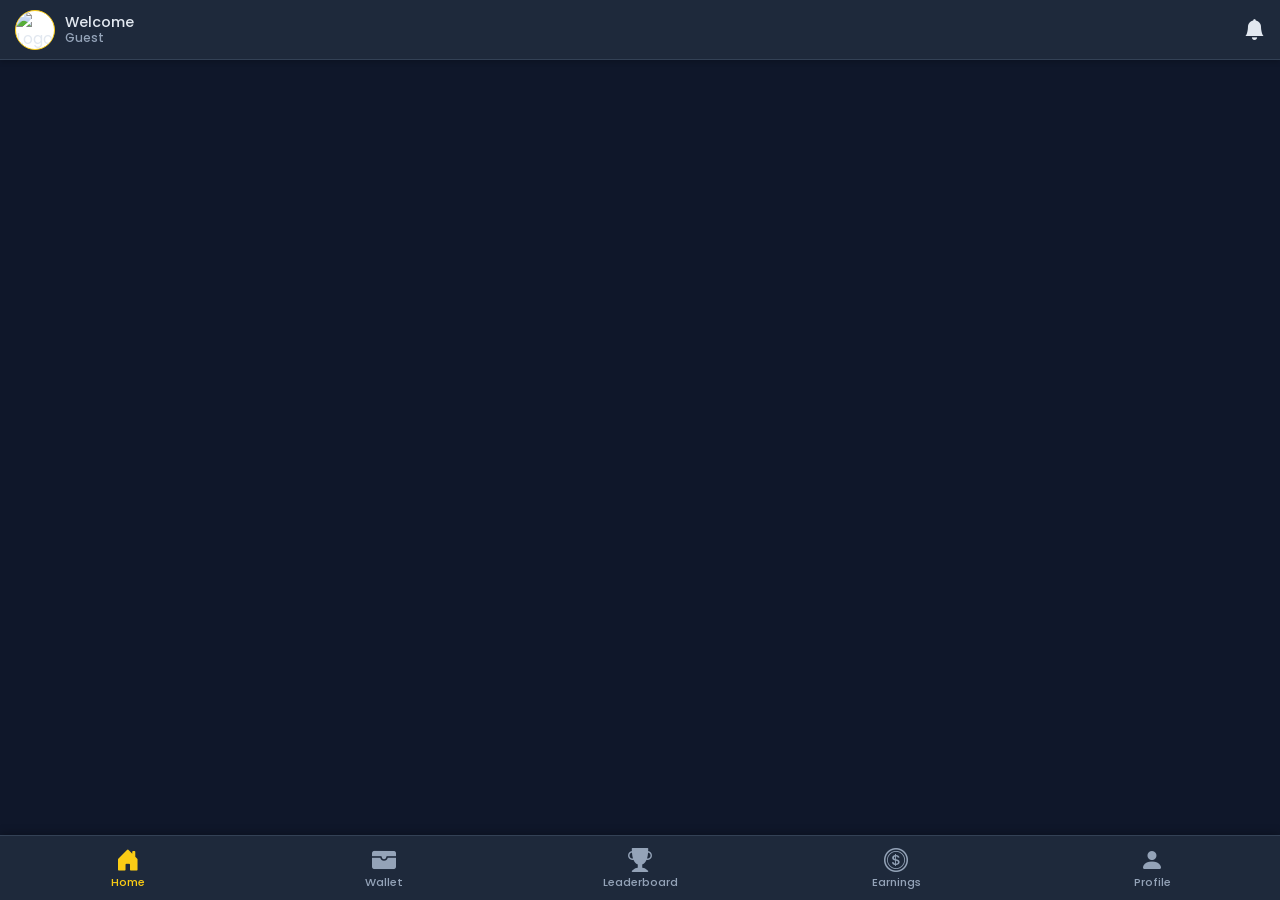
==== index.html @ 48c60bb2 "Update print statement from 'Hello' to 'Goodbye'" ====
<!DOCTYPE html>
<html lang="en">

<head>
    <meta charset="UTF-8">
    <meta name="viewport" content="width=device-width, initial-scale=1.0, user-scalable=no">
    <title>Adpro Tournament</title>

    <!-- Icons and Fonts -->
    <link rel="stylesheet" href="https://cdn.jsdelivr.net/npm/bootstrap-icons@1.11.3/font/bootstrap-icons.min.css">
    <link rel="stylesheet" href="https://cdnjs.cloudflare.com/ajax/libs/font-awesome/6.0.0/css/all.min.css">
    <link href="https://fonts.googleapis.com/css2?family=Poppins:wght@400;500;600;700&display=swap" rel="stylesheet">
    <!-- Swiper CSS -->
    <link rel="stylesheet" href="https://cdn.jsdelivr.net/npm/swiper@11/swiper-bundle.min.css" />
    <!-- Bootstrap CSS -->
    <link href="https://cdn.jsdelivr.net/npm/bootstrap@5.3.3/dist/css/bootstrap.min.css" rel="stylesheet">

    <style>
        /* --- CSS Styles --- */
        :root {
            --primary-bg: #0F172A; /* Dark blue-gray */
            --secondary-bg: #1E293B; /* Slightly lighter blue-gray */
            --card-bg: #1E293B;
            --text-primary: #E2E8F0; /* Light gray for primary text */
            --text-secondary: #94A3B8; /* Muted gray for secondary text */
            --accent-color: #FACC15; /* Yellow accent */
            --accent-gradient: linear-gradient(to right, #FACC15, #FBBF24);
            --primary-button-bg: #3B82F6; /* Blue for primary actions */
            --border-color: #334155; /* Border color */
            --bottom-nav-bg: #1E293B;
            --success-color: #10B981; /* Green for success */
            --danger-color: #EF4444; /* Red for danger/errors */
            --warning-color: #F59E0B; /* Orange for warnings */
            --info-color: #3B82F6; /* Blue for info */
        }
        /* ... (Rest of the CSS styles remain exactly the same) ... */
        * { margin: 0; padding: 0; box-sizing: border-box; }
        html { font-size: 16px; scroll-behavior: smooth; }
        body { font-family: 'Poppins', sans-serif; background-color: var(--primary-bg); color: var(--text-primary); padding-top: 70px; padding-bottom: 75px; min-height: 100vh; overscroll-behavior-y: contain; }
        a { color: var(--accent-color); text-decoration: none; } a:hover { color: #FBBF24; }
        .main-content { padding: 15px; } .section { display: none; animation: fadeIn 0.3s ease-in-out; } .section.active { display: block; } @keyframes fadeIn { from { opacity: 0; transform: translateY(10px); } to: { opacity: 1; transform: translateY(0); } }
        .section-title { font-size: 1.1rem; font-weight: 600; margin-bottom: 15px; color: var(--text-primary); } .custom-card { background-color: var(--card-bg); border-radius: 10px; padding: 15px; margin-bottom: 15px; box-shadow: 0 1px 3px rgba(0, 0, 0, 0.1); border: 1px solid var(--border-color); } .btn-custom { border-radius: 6px; font-size: 0.9rem; font-weight: 500; padding: 8px 15px; border: none; display: inline-flex; align-items: center; justify-content: center; gap: 5px; transition: background-color 0.2s ease, filter 0.2s ease; } .btn-custom-primary { background-color: var(--primary-button-bg); color: var(--text-primary); } .btn-custom-primary:hover { background-color: #2563EB; } .btn-custom-secondary { background-color: var(--secondary-bg); color: var(--text-primary); border: 1px solid var(--border-color); } .btn-custom-secondary:hover { background-color: #334155; } .btn-custom-accent { background: var(--accent-gradient); color: var(--primary-bg); font-weight: 600; } .btn-custom-accent:hover { filter: brightness(1.1); } .btn-custom-link { background: none; border: none; color: var(--primary-button-bg); font-size: 0.9rem; font-weight: 500; padding: 0; cursor: pointer; } .text-accent { color: var(--accent-color); } .text-success { color: var(--success-color); } .text-danger { color: var(--danger-color); } .text-warning { color: var(--warning-color); } .form-control { background-color: var(--primary-bg); border: 1px solid var(--border-color); color: var(--text-primary); border-radius: 6px; } .form-control:focus { background-color: var(--primary-bg); border-color: var(--accent-color); color: var(--text-primary); box-shadow: 0 0 0 0.2rem rgba(250, 204, 21, 0.25); } .form-control::placeholder { color: var(--text-secondary); opacity: 0.7; } .form-label { color: var(--text-secondary); font-size: 0.9rem; } .alert { border-radius: 6px; font-size: 0.9rem; } .list-group-item { background-color: var(--card-bg); color: var(--text-primary); border: none; border-bottom: 1px solid var(--border-color); padding: 15px; font-size: 0.95rem; transition: background-color 0.2s ease; } .list-group-item:hover { background-color: rgba(255, 255, 255, 0.05); } .list-group-item:last-child { border-bottom: none; } .list-group-item i:first-child { color: var(--accent-color); margin-right: 15px; font-size: 1.1rem; width: 20px; text-align: center; } .list-group-item .bi-chevron-right { color: var(--text-secondary); font-size: 0.9rem; } #globalLoaderEl { position: fixed; top: 0; left: 0; width: 100%; height: 100%; background: rgba(0, 0, 0, 0.6); display: flex; justify-content: center; align-items: center; z-index: 9999; display: none; } .spinner-border { color: var(--accent-color); width: 3rem; height: 3rem; } .placeholder-glow .placeholder { background-color: rgba(51, 65, 85, 0.5); animation: placeholder-glow 2s ease-in-out infinite; } .placeholder { background-color: rgba(51, 65, 85, 0.5); border-radius: 4px; } @keyframes placeholder-glow { 0% { background-color: rgba(51, 65, 85, 0.5); } 50% { background-color: rgba(51, 65, 85, 0.7); } 100% { background-color: rgba(51, 65, 85, 0.5); } } .interactive-list-item { cursor: pointer; } .referral-code { font-family: monospace; letter-spacing: 1px; user-select: all; } .app-header { position: fixed; top: 0; left: 0; width: 100%; height: 60px; background-color: var(--secondary-bg); display: flex; align-items: center; justify-content: space-between; padding: 0 15px; box-shadow: 0 2px 5px rgba(0, 0, 0, 0.2); z-index: 1000; border-bottom: 1px solid var(--border-color); } .header-left { display: flex; align-items: center; gap: 10px; } .header-logo { width: 40px; height: 40px; border-radius: 50%; background-color: #fff; object-fit: cover; border: 1px solid var(--accent-color); } .header-title { font-size: 0.9rem; font-weight: 500; line-height: 1.2; } .header-title span { font-size: 0.75rem; color: var(--text-secondary); display: block; } .header-back-button { background: none; border: none; color: var(--text-primary); font-size: 1.4rem; margin-right: 5px; display: none; padding: 5px; } .header-right { display: flex; align-items: center; gap: 15px; } .notification-icon { font-size: 1.3rem; color: var(--text-primary); position: relative; background: none; border: none; padding: 0; } .notification-badge { position: absolute; top: -3px; right: -5px; background-color: var(--danger-color); color: white; font-size: 0.6rem; width: 15px; height: 15px; border-radius: 50%; display: flex; justify-content: center; align-items: center; font-weight: bold; } .wallet-chip { background: var(--accent-gradient); color: var(--primary-bg); padding: 5px 12px; border-radius: 20px; display: flex; align-items: center; font-size: 0.85rem; font-weight: 700; border: none; box-shadow: 0 1px 3px rgba(0, 0, 0, 0.2); cursor: pointer; } .wallet-chip i { margin-right: 5px; font-size: 0.9rem; } .header-game-title { font-size: 1rem; font-weight: 600; color: var(--text-primary); margin-left: 10px; display: none; }
        
        /* === FINAL PROFESSIONAL FOOTER NAVIGATION STYLES START === */
        .bottom-nav {
            position: fixed;
            bottom: 0;
            left: 0;
            width: 100%;
            height: 65px;
            background-color: var(--bottom-nav-bg);
            display: flex;
            justify-content: space-around; /* This will evenly space the 5 items */
            align-items: center;
            box-shadow: 0 -2px 8px rgba(0, 0, 0, 0.25);
            z-index: 1000;
            border-top: 1px solid var(--border-color);
        }
        .nav-item {
            display: flex;
            flex-direction: column;
            align-items: center;
            justify-content: center;
            color: var(--text-secondary);
            text-decoration: none;
            flex-basis: 0; /* Distribute space evenly */
            flex-grow: 1; /* Distribute space evenly */
            padding: 8px 0;
            transition: color 0.2s ease, transform 0.2s ease;
            border: none;
            background: none;
            cursor: pointer;
            height: 100%;
        }
        .nav-item i {
            font-size: 1.5rem; /* Consistent icon size */
            margin-bottom: 4px;
            line-height: 1;
        }
        .nav-item span {
            font-size: 0.7rem;
            font-weight: 500;
            line-height: 1;
        }
        .nav-item:hover {
            color: var(--text-primary);
        }
        .nav-item.active {
            color: var(--accent-color);
        }
        /* === FINAL PROFESSIONAL FOOTER NAVIGATION STYLES END === */

        .swiper-container#promotionSliderEl { width: 100%; height: 200px; border-radius: 10px; margin-bottom: 25px; --swiper-pagination-color: var(--accent-color); --swiper-pagination-bullet-inactive-color: var(--text-secondary); --swiper-pagination-bullet-size: 8px; } .swiper-slide { background-color: var(--secondary-bg); border-radius: 10px; } .swiper-slide img { display: block; width: 100%; height: 100%; object-fit: cover; border-radius: 10px; } .game-card { text-align: center; background-color: var(--card-bg); border-radius: 8px; overflow: hidden; padding: 0; border: 1px solid var(--border-color); cursor: pointer; transition: transform 0.2s ease; } .game-card:hover { transform: translateY(-3px); box-shadow: 0 4px 8px rgba(0,0,0,0.2); } .game-card img { width: 100%; height: 130px; object-fit: cover; display: block; } .game-card span { display: block; padding: 10px 5px; font-weight: 500; font-size: 0.9rem; color: var(--text-primary); } .tournament-tabs { display: flex; justify-content: space-around; background-color: var(--secondary-bg); padding: 5px; border-radius: 8px; margin-bottom: 15px; } .tab-item { color: var(--text-secondary); background: none; border: none; padding: 8px 10px; font-size: 0.85rem; font-weight: 600; border-radius: 6px; flex-grow: 1; text-align: center; cursor: pointer; transition: background-color 0.2s, color 0.2s; } .tab-item.active { background-color: var(--primary-button-bg); color: var(--text-primary); } .tab-item i { margin-right: 5px; }
        .tournament-card { background-color: var(--card-bg); border-radius: 12px; margin-bottom: 15px; padding: 0; border: 1px solid var(--border-color); overflow: hidden; /* Added for banner */ }
        .tournament-banner-image { width: 100%; display: block; aspect-ratio: 16 / 9; object-fit: cover; background-color: var(--primary-bg); }
        .tournament-card-content { padding: 15px; }
        .tournament-card-header { display: flex; justify-content: space-between; align-items: center; margin-bottom: 10px; flex-wrap: wrap; gap: 5px; } .tournament-card-tags span { background-color: var(--primary-bg); color: var(--text-secondary); font-size: 0.7rem; font-weight: 500; padding: 3px 8px; border-radius: 4px; display: inline-block; border: 1px solid var(--border-color); margin-right: 4px; margin-bottom: 4px; } .tournament-card-timer { background-color: rgba(255, 255, 255, 0.1); color: var(--text-primary); font-size: 0.75rem; font-weight: 600; padding: 3px 8px; border-radius: 4px; } .tournament-card-title { font-size: 1rem; font-weight: 600; margin-bottom: 5px; display: flex; align-items: center; gap: 8px; color: var(--text-primary); } .tournament-card-title i { color: var(--accent-color); } .tournament-card-info { display: flex; justify-content: space-between; align-items: stretch; border-top: 1px dashed var(--border-color); border-bottom: 1px dashed var(--border-color); padding: 10px 0; margin: 10px 0; font-size: 0.8rem; } .info-item { text-align: center; flex: 1; padding: 0 5px; } .info-item span { display: block; color: var(--text-secondary); font-size: 0.7rem; margin-bottom: 2px; } .info-item strong { color: var(--text-primary); font-weight: 600; font-size: 0.9rem; } .info-item .prize-icon { color: var(--accent-color); font-size: 1.2rem; } .tournament-card-spots { font-size: 0.8rem; color: var(--text-secondary); margin-bottom: 15px; } .tournament-card-spots span { font-weight: 600; } .progress { height: 6px; background-color: var(--primary-bg); border-radius: 3px; overflow: hidden; } .progress-bar { background-color: var(--warning-color); transition: width 0.3s ease; } .tournament-card-actions { display: grid; grid-template-columns: repeat(auto-fit, minmax(80px, 1fr)); gap: 10px; margin-top: 10px; } .tournament-card-actions .btn-sm { padding: 8px 10px; font-size: 0.85rem; width: 100%; } .tournament-card-actions .btn-join { background: var(--accent-gradient); color: var(--primary-bg); font-weight: 600; } .tournament-card-actions .btn-details { background-color: var(--secondary-bg); border: 1px solid var(--border-color); } .tournament-card-actions .btn-joined { background-color: var(--success-color); color: var(--text-primary); opacity: 0.8; } .tournament-card-actions .btn-disabled { background-color: var(--secondary-bg); opacity: 0.6; cursor: not-allowed; } .btn-idpass { background: var(--accent-gradient); color: var(--primary-bg); border: none; font-weight: 600; } .wallet-card { background: linear-gradient(145deg, var(--secondary-bg), var(--primary-bg)); border-radius: 10px; padding: 20px; border: 1px solid var(--border-color); } .wallet-card h2 { font-size: 1.2rem; font-weight: 600; margin-bottom: 25px; } .balance-item { display: flex; justify-content: space-between; align-items: center; margin-bottom: 20px; padding-bottom: 15px; border-bottom: 1px dashed var(--border-color); } .balance-item:last-child { margin-bottom: 0; border-bottom: none; padding-bottom: 0; } .balance-item-label { font-size: 0.95rem; color: var(--text-secondary); } .balance-item-value { font-size: 1.1rem; font-weight: 600; } .balance-item-action { min-width: 100px; text-align: right; } .balance-item-action .btn-custom-link { font-size: 0.85rem; color: var(--accent-color); padding: 5px; } .balance-item-action .btn-withdraw { background-color: var(--primary-button-bg); color: #fff; font-size: 0.8rem; padding: 5px 12px; border-radius: 5px; border: none; } #recentTransactionsListEl .custom-card { background-color: var(--secondary-bg); } #earnings-section .custom-card { text-align: center; } #earnings-section .display-4 { font-size: 3rem; } #earnings-section p strong { color: var(--text-primary); }
        .profile-header-card { background: linear-gradient(145deg, var(--secondary-bg), var(--primary-bg)); border-radius: 10px; padding: 20px; display: flex; flex-direction: column; align-items: center; text-align: center; margin-bottom: 20px; border: 1px solid var(--border-color); } .profile-avatar { width: 70px; height: 70px; border-radius: 50%; margin-bottom: 10px; border: 2px solid var(--accent-color); object-fit: cover; background-color: var(--primary-bg); }
        .profile-name { font-size: 1.1rem; font-weight: 600; margin-bottom: 2px; }
        .profile-name-container { display: flex; align-items: center; gap: 10px; }
        .edit-name-btn { background: none; border: none; color: var(--text-secondary); cursor: pointer; font-size: 1rem; }
        .edit-name-btn:hover { color: var(--text-primary); }
        .profile-email { font-size: 0.85rem; color: var(--text-secondary); margin-bottom: 15px; word-break: break-all; } .profile-stats { display: flex; justify-content: space-around; width: 100%; border-top: 1px solid var(--border-color); padding-top: 15px; } .stat-item { text-align: center; flex: 1; } .stat-item strong { display: block; font-size: 1rem; font-weight: 600; } .stat-item span { font-size: 0.75rem; color: var(--text-secondary); } .profile-links .list-group { border-radius: 10px; overflow: hidden; border: 1px solid var(--border-color); } .profile-links .form-switch .form-check-input { background-color: var(--secondary-bg); border-color: var(--border-color); background-image: url("data:image/svg+xml,%3csvg xmlns='http://www.w3.org/2000/svg' viewBox='-4 -4 8 8'%3e%3ccircle r='3' fill='rgba%28255, 255, 255, 0.25%29'/%3e%3c/svg%3e"); } .profile-links .form-switch .form-check-input:checked { background-color: var(--accent-color); border-color: var(--accent-color); background-image: url("data:image/svg+xml,%3csvg xmlns='http://www.w3.org/2000/svg' viewBox='-4 -4 8 8'%3e%3ccircle r='3' fill='%23fff'/%3e%3c/svg%3e"); } #login-section { margin-top: 5vh; } #login-section .card { background-color: var(--card-bg); border: 1px solid var(--border-color); } #login-section .btn-primary { background-color: var(--primary-button-bg); border: none; } #login-section .btn-link { background: none; border: none; color: var(--accent-color); text-decoration: none; font-size: 0.9em; padding: 5px 0; } #login-section .btn-link:hover { text-decoration: underline; } #login-section .btn-success { background-color: var(--success-color); border: none; } #login-section .btn-danger { background-color: var(--danger-color); border: none; } #login-section .form-divider { text-align: center; margin: 20px 0; position: relative; color: var(--text-secondary); } #login-section .form-divider::before, #login-section .form-divider::after { content: ""; position: absolute; top: 50%; width: 40%; height: 1px; background-color: var(--border-color); } #login-section .form-divider::before { left: 0; } #login-section .form-divider::after { right: 0; } #login-section .form-divider span { background-color: var(--card-bg); padding: 0 10px; position: relative; z-index: 1; font-size: 0.8rem; font-weight: 500; } #login-section .card-title { color: var(--text-primary); } #googleSignInBtnMainEl { display: none; } .modal-content { background-color: var(--secondary-bg); color: var(--text-primary); border: 1px solid var(--border-color); } .modal-header { border-bottom-color: var(--border-color); } .modal-footer { border-top-color: var(--border-color); } .btn-close-white { filter: invert(1) grayscale(100%) brightness(200%); } .modal-body .phonepe-number { color: var(--warning-color); font-weight: bold; user-select: text; } #matchDetailsModalBodyEl pre { background-color: var(--primary-bg); padding: 10px; border-radius: 5px; border: 1px solid var(--border-color); color: var(--text-secondary); font-size: 0.85rem; white-space: pre-wrap; word-wrap: break-word; } #policyModalBodyEl { line-height: 1.6; font-size: 0.95rem; white-space: pre-wrap; } #idPasswordModalEl .copy-btn { padding: 2px 6px; font-size: 0.8rem; margin-left: 8px; vertical-align: middle; } #policyModalBodyEl .copy-btn, #policyModalBodyEl #shareReferralBtn { padding: 4px 10px; font-size: 0.9rem; } #policyModalBodyEl #shareReferralBtn i, #policyModalBodyEl .copy-btn i { margin-right: 5px; } #securityWarning { background-color: var(--danger-color); color: white; padding: 10px 15px; text-align: center; font-size: 0.9rem; position: sticky; top: 60px; z-index: 999; border-bottom: 1px solid #a51d1d; } #securityWarning a { color: #ffdddd; text-decoration: underline; } #securityWarning button { background: none; border: 1px solid white; color: white; padding: 2px 8px; margin-left: 15px; font-size: 0.8rem; border-radius: 4px; cursor: pointer; }
        /* Recharge Flow Styles */
        .recharge-card { background-color: var(--secondary-bg); border-radius: 12px; padding: 20px; margin-bottom: 20px; border: 1px solid var(--border-color); }
        .amount-input-group { position: relative; }
        .amount-input-group .form-control { font-size: 2rem; font-weight: 700; padding-left: 35px; border: none; background: transparent; box-shadow: none; border-bottom: 2px solid var(--border-color); border-radius: 0; text-align: center; }
          .amount-input-group .rupee-symbol { position: absolute; left: 0; top: 50%; transform: translateY(-50%); font-size: 1.8rem; font-weight: 700; color: var(--text-secondary); }
        .amount-presets { display: grid; grid-template-columns: repeat(3, 1fr); gap: 10px; margin-top: 20px; }
        .amount-preset-btn { background-color: var(--primary-bg); border: 1px solid var(--border-color); color: var(--text-primary); padding: 10px; border-radius: 8px; font-weight: 600; cursor: pointer; transition: background-color 0.2s, border-color 0.2s; }
        .amount-preset-btn:hover { background-color: var(--primary-button-bg); border-color: var(--primary-button-bg); }
        .payment-option-card { background-color: var(--primary-bg); border: 2px solid var(--border-color); border-radius: 8px; padding: 15px; display: flex; align-items: center; justify-content: space-between; cursor: pointer; transition: border-color 0.2s; margin-bottom: 15px; }
        .payment-option-card.selected { border-color: var(--accent-color); }
        .payment-option-card img { height: 40px; max-width: 120px; object-fit: contain; }
        .payment-option-card .form-check-input { float: right; margin-left: 10px; background-color: var(--secondary-bg); border-color: var(--border-color); box-shadow: none; }
        .payment-option-card .form-check-input:checked { background-color: var(--accent-color); border-color: var(--accent-color); }
        .payment-details-card { background-color: var(--primary-bg); border-radius: 8px; padding: 15px; border: 1px solid var(--border-color); }
        .payment-details-card .qr-code-container { width: 150px; height: 150px; padding: 8px; background: white; border-radius: 8px; }
        .payment-details-card .qr-code-container img { width: 100%; height: 100%; object-fit: contain; border-radius: 4px; }
        .vertical-stepper { position: relative; padding-left: 40px; margin-bottom: 20px; }
        .vertical-stepper::before { content: ''; position: absolute; left: 14px; top: 5px; bottom: 5px; width: 2px; background-color: var(--danger-color); }
        .vertical-stepper .step-icon { position: absolute; left: 0; top: 0; width: 30px; height: 30px; border-radius: 50%; background-color: var(--danger-color); color: white; display: flex; align-items: center; justify-content: center; }
        .step-content h5 { font-size: 1rem; font-weight: 600; margin-bottom: 5px; }
        .step-content p { font-size: 0.85rem; color: var(--text-secondary); margin-bottom: 10px; }
        .step-content .form-control { background-color: var(--secondary-bg); }
        
        /* Screenshot Upload Styles */
        .screenshot-upload-area {
            border: 2px dashed var(--border-color);
            border-radius: 8px;
            padding: 20px;
            text-align: center;
            cursor: pointer;
            background-color: var(--secondary-bg);
            margin-bottom: 15px;
            transition: border-color 0.2s;
        }
        .screenshot-upload-area:hover {
            border-color: var(--accent-color);
        }
        .screenshot-upload-area i {
            font-size: 2.5rem;
            color: var(--text-secondary);
            margin-bottom: 10px;
        }
        .screenshot-preview {
            max-width: 200px;
            max-height: 200px;
            border-radius: 8px;
            margin: 10px auto;
            display: none;
        }
        
        /* =========== NEW NOTIFICATION STYLES =========== */
        .notification-item {
            display: flex;
            gap: 15px;
            padding: 15px;
            background-color: var(--primary-bg);
            border: 1px solid var(--border-color);
            border-radius: 8px;
            margin-bottom: 10px;
            position: relative;
        }
        .notification-item-img {
            width: 60px;
            height: 60px;
            object-fit: cover;
            border-radius: 8px;
            flex-shrink: 0;
        }
        .notification-item-content {
            flex-grow: 1;
        }
        .notification-item-title {
            font-weight: 600;
            font-size: 1rem;
            color: var(--text-primary);
            margin-bottom: 4px;
        }
        .notification-item-message {
            font-size: 0.9rem;
            color: var(--text-secondary);
            line-height: 1.5;
        }
        .notification-item-time {
            font-size: 0.75rem;
            color: var(--text-secondary);
            opacity: 0.8;
            margin-top: 8px;
        }
        .unread-indicator {
            position: absolute;
            top: 10px;
            right: 10px;
            width: 10px;
            height: 10px;
            background-color: var(--accent-color);
            border-radius: 50%;
            border: 2px solid var(--secondary-bg);
        }

        /* =========== NEW LEADERBOARD STYLES =========== */
        .leaderboard-item {
            display: flex;
            align-items: center;
            padding: 10px;
            background-color: var(--secondary-bg);
            border-radius: 8px;
            margin-bottom: 10px;
            border: 1px solid var(--border-color);
            transition: background-color 0.2s ease;
        }
        .leaderboard-item:first-child {
            border: 1px solid var(--accent-color);
            box-shadow: 0 0 8px rgba(250, 204, 21, 0.3);
        }
        .leaderboard-rank {
            font-size: 1.1rem;
            font-weight: 700;
            color: var(--text-secondary);
            width: 35px;
            text-align: center;
            flex-shrink: 0;
        }
        .leaderboard-item:first-child .leaderboard-rank {
            color: var(--accent-color);
            font-size: 1.3rem;
        }
        .leaderboard-avatar {
            width: 45px;
            height: 45px;
            border-radius: 50%;
            object-fit: cover;
            margin-left: 10px;
            margin-right: 15px;
            border: 2px solid var(--border-color);
        }
        .leaderboard-user-info {
            flex-grow: 1;
            overflow: hidden; /* Prevent long names from breaking layout */
        }
        .leaderboard-name {
            font-weight: 600;
            font-size: 0.95rem;
            color: var(--text-primary);
            white-space: nowrap;
            overflow: hidden;
            text-overflow: ellipsis;
        }
        .leaderboard-earnings {
            font-weight: 600;
            font-size: 1rem;
            color: var(--accent-color);
            text-align: right;
            padding-left: 10px;
        }

        /* NEW CHAT STYLES */
        #chatMessagesEl {
            max-height: 50vh;
            overflow-y: auto;
            display: flex;
            flex-direction: column-reverse; /* Newest messages at the bottom */
            padding: 10px;
        }
        .chat-bubble {
            padding: 8px 14px;
            border-radius: 18px;
            margin-top: 10px;
            max-width: 80%;
            word-wrap: break-word;
            cursor: pointer;
        }
        .chat-bubble .sender-name {
            font-size: 0.75rem;
            font-weight: 600;
            margin-bottom: 2px;
            display: block;
        }
        .chat-bubble .msg-time {
             font-size: 0.7rem;
             opacity: 0.7;
             display: block;
             margin-top: 4px;
             text-align: right;
        }
        .my-message {
            background: var(--primary-button-bg);
            color: var(--text-primary);
            align-self: flex-end;
            border-bottom-right-radius: 4px;
        }
        .other-message {
            background: var(--secondary-bg);
            color: var(--text-primary);
            align-self: flex-start;
            border-bottom-left-radius: 4px;
            border: 1px solid var(--border-color);
        }
        .other-message .sender-name {
            color: var(--accent-color);
        }

        /* Reply feature styles */
        .reply-quote-block {
            background-color: rgba(0,0,0,0.2);
            padding: 8px;
            border-left: 3px solid var(--accent-color);
            border-radius: 4px;
            margin-bottom: 6px;
            font-size: 0.85rem;
        }
        .reply-quote-block .sender-name {
            font-weight: 700;
            color: var(--accent-color);
            display: block;
            font-size: 0.8rem;
        }
        .reply-quote-block p {
            margin: 0;
            opacity: 0.8;
            white-space: nowrap;
            overflow: hidden;
            text-overflow: ellipsis;
        }

        #chatReplyContextEl {
            background-color: var(--primary-bg);
            padding: 10px 15px;
            border-top: 1px solid var(--border-color);
        }
        .reply-context-header {
            display: flex;
            justify-content: space-between;
            align-items: center;
            font-size: 0.8rem;
            color: var(--text-secondary);
        }
        .reply-context-header strong {
            color: var(--accent-color);
        }
        #chatReplyContextEl p {
            font-size: 0.9rem;
            margin: 4px 0 0 0;
            white-space: nowrap;
            overflow: hidden;
            text-overflow: ellipsis;
            opacity: 0.9;
        }
        #cancelReplyBtn {
            background: none;
            border: none;
            color: var(--text-secondary);
            font-size: 1.5rem;
            line-height: 1;
            padding: 0 5px;
        }


    </style>
</head>

<body>
  <!-- Audio Elements for Background Music and Click Sound -->
<audio id="backgroundMusic" loop>
    <source src="fire.mp3" type="audio/mp3">
</audio>
<audio id="clickSound">
    <source src="fire.mp3" type="audio/mp3">
</audio>

     <!-- Firebase Security Rules Warning -->
    <div id="securityWarning" style="display: none;">
        <i class="bi bi-exclamation-triangle-fill"></i> <strong>Security Alert:</strong> Your database rules are insecure (public). Anyone can read/write data.
        <a href="https://firebase.google.com/docs/database/security" target="_blank" rel="noopener noreferrer">Learn how to secure rules.</a>
        <button onclick="this.parentElement.style.display='none'">Dismiss</button>
    </div>

    <!-- Header -->
    <header class="app-header">
        <div class="header-left">
            <button class="header-back-button" id="headerBackBtnEl"><i class="bi bi-arrow-left"></i></button>
            <img src="https://via.placeholder.com/40/FFFFFF/0F172A?text=G" alt="Logo" class="header-logo" id="appLogoEl">
            <div class="header-title" id="headerTitleContainerEl"> Welcome <span id="headerUserGreetingEl">Guest</span> </div>
            <div class="header-game-title" id="headerGameTitleEl">Game Title</div>
        </div>
        <div class="header-right">
            <button class="notification-icon" id="notificationBtnEl"> <i class="bi bi-bell-fill"></i> <span class="notification-badge" style="display: none;"></span> </button>
            <button class="wallet-chip" id="headerWalletChipEl" style="display: none;"> <i class="bi bi-wallet-fill"></i> NPR<span id="headerChipBalanceEl">0</span> </button>
        </div>
    </header>

    <!-- Main Content Area -->
    <main class="main-content">
        <div id="globalLoaderEl"> <div class="spinner-border" role="status"><span class="visually-hidden">Loading...</span></div> </div>

        <!-- Login Section -->
        <section id="login-section" class="section">
             <div class="container" style="max-width: 450px;">
                <div class="card shadow-sm custom-card">
                    <div class="card-body p-4">
                        <!-- Login Form -->
                        <form id="emailLoginForm">
                            <h2 class="card-title text-center mb-4">Login</h2>
                            <div class="mb-3"> <label for="loginEmailInputEl" class="form-label">Email</label> <input type="email" class="form-control" id="loginEmailInputEl" placeholder="name@example.com" required> </div>
                            <div class="mb-3"> <label for="loginPasswordInputEl" class="form-label">Password</label> <input type="password" class="form-control" id="loginPasswordInputEl" placeholder="Password" required> </div>
                            <div id="loginStatusMessageEl" class="alert mt-3" style="display: none;"></div>
                            <div class="d-grid gap-2 mb-3"> <button type="button" class="btn btn-custom btn-custom-primary" id="loginEmailBtnEl">Login</button> <button type="button" class="btn-custom-link btn-sm p-0 text-center d-block" id="showSignupToggleBtnEl">Need an account? Sign Up</button> <a href="#" id="forgotPasswordLinkEl" class="text-center small mt-2 d-block" style="color: var(--text-secondary);">Forgot Password?</a> </div>
                        </form>

                        <!-- Signup Form (Initially Hidden) -->
                        <form id="emailSignupForm" style="display: none;">
                            <h2 class="card-title text-center mb-4">Sign Up</h2>
                            <div class="mb-3"> <label for="signupNameInputEl" class="form-label">Name</label> <input type="text" class="form-control" id="signupNameInputEl" placeholder="Enter your name" required> </div>
                            <div class="mb-3"> <label for="signupEmailInputEl" class="form-label">Email</label> <input type="email" class="form-control" id="signupEmailInputEl" placeholder="name@example.com" required> </div>
                            <div class="mb-3"> <label for="signupPasswordInputEl" class="form-label">Password (min 6 chars)</label> <input type="password" class="form-control" id="signupPasswordInputEl" placeholder="Password" required minlength="6"> </div>
                            <div class="mb-3"> <label for="signupReferralCodeInputEl" class="form-label">Referral Code (Optional)</label> <input type="text" class="form-control" id="signupReferralCodeInputEl" placeholder="Enter referral code"> </div>
                            <div id="signupStatusMessageEl" class="alert mt-3" style="display: none;"></div>
                            <div class="d-grid gap-2 mb-3"> <button type="button" class="btn btn-custom btn-custom-accent" id="signupEmailBtnEl">Sign Up</button> <button type="button" class="btn-custom-link btn-sm p-0 text-center d-block" id="showLoginToggleBtnEl">Already have account? Login</button> </div>
                        </form>

                    </div>
                </div>
            </div>
        </section>

        <!-- Home Section -->
        <section id="home-section" class="section">
            <!-- Promotion Slider -->
            <div class="swiper-container" id="promotionSliderEl">
                <div class="swiper-wrapper placeholder-glow">
                    <div class="swiper-slide"><span class="placeholder" style="display: block; width: 100%; height: 100%; border-radius: 10px;"></span></div>
                 </div>
                 <div class="swiper-pagination"></div>
            </div>

            <!-- Esport Games -->
            <h2 class="section-title">Esport Games</h2>
            <div class="row g-3 mb-4 placeholder-glow" id="gamesListEl">
                <!-- Placeholder Game Cards -->
                <div class="col-6"> <div class="game-card custom-card"><span class="placeholder d-block" style="height: 130px; border-top-left-radius: 8px; border-top-right-radius: 8px;"></span><span class="placeholder d-block mt-2 col-8 mx-auto" style="height: 20px;"></span></div> </div> <div class="col-6"> <div class="game-card custom-card"><span class="placeholder d-block" style="height: 130px; border-top-left-radius: 8px; border-top-right-radius: 8px;"></span><span class="placeholder d-block mt-2 col-8 mx-auto" style="height: 20px;"></span></div> </div>
            </div>

            <!-- My Contests -->
            <h2 class="section-title">My Contests</h2>
            <div id="myContestsListEl" class="placeholder-glow">
                 <!-- Placeholder Contest Card -->
                <div class="tournament-card placeholder-glow mb-3"> <div class="tournament-card-content"> <span class="placeholder col-6" style="height: 18px;"></span> <span class="placeholder col-12 mt-2" style="height: 24px;"></span> <span class="placeholder col-10 mt-2" style="height: 16px;"></span> <div class="d-flex justify-content-between mt-3"> <span class="placeholder col-4" style="height: 30px; border-radius: 6px;"></span> <span class="placeholder col-4" style="height: 30px; border-radius: 6px;"></span> </div> </div> </div>
                <p id="noContestsMessageEl" class="text-secondary text-center" style="display: none;">You haven't joined any contests yet.</p>
            </div>
        </section>

        <!-- Tournaments Section -->
        <section id="tournaments-section" class="section">
            <div class="tournament-tabs"> <button class="tab-item active" data-status="upcoming"><i class="bi bi-calendar-event-fill"></i> Upcoming</button> <button class="tab-item" data-status="ongoing"><i class="bi bi-play-circle-fill"></i> Ongoing</button> <button class="tab-item" data-status="completed"><i class="bi bi-trophy-fill"></i> Results</button> </div>
            <div id="tournamentsListContainerEl" class="mt-3 placeholder-glow"> <div class="tournament-card placeholder-glow mb-3"> <div class="tournament-card-content"> <span class="placeholder col-6" style="height: 18px;"></span> <span class="placeholder col-12 mt-2" style="height: 24px;"></span> <span class="placeholder col-10 mt-2" style="height: 16px;"></span> <div class="d-flex justify-content-between mt-3"> <span class="placeholder col-4" style="height: 30px; border-radius: 6px;"></span> <span class="placeholder col-4" style="height: 30px; border-radius: 6px;"></span> </div> </div> </div> </div>
            <p id="noTournamentsMessageEl" class="text-secondary text-center mt-4" style="display: none;">No tournaments found.</p>
        </section>

        <!-- Wallet Section -->
        <section id="wallet-section" class="section">
            <div class="wallet-card custom-card">
                <h2 class="section-title mb-4">Wallet</h2>
                <div class="balance-item placeholder-glow"> 
                    <span class="balance-item-label">Deposit Balance</span> 
                    <span class="balance-item-value" id="walletTotalBalanceEl"><span class="placeholder col-3"></span></span> 
                    <div class="balance-item-action"> <button class="btn-custom-link" id="allTransactionsBtnEl">History <i class="bi bi-chevron-right"></i></button> </div> 
                </div>
                <div class="balance-item placeholder-glow">
                    <span class="balance-item-label">Winning Cash</span>
                    <span class="balance-item-value" id="walletWinningCashEl"><span class="placeholder col-3"></span></span>
                    <div class="balance-item-action"> <button class="btn-withdraw" id="withdrawBtnEl">Withdraw</button> </div>
                </div>
                <div class="balance-item placeholder-glow">
                    <span class="balance-item-label">Bonus Cash</span>
                    <span class="balance-item-value" id="walletBonusCashEl"><span class="placeholder col-3"></span></span>
                    <div class="balance-item-action" style="min-width: 100px;"></div>
                </div>
                <button class="btn btn-custom btn-custom-secondary w-100 mt-4" id="addAmountWalletBtnEl"> <i class="bi bi-plus-circle-fill me-2"></i>Add Amount </button>
            </div>
            <h3 class="section-title mt-4">Recent Transactions</h3>
            <div id="recentTransactionsListEl" class="placeholder-glow"> <div class="custom-card p-2 mb-2 placeholder-glow"> <div class="d-flex justify-content-between"> <span class="placeholder col-5" style="height: 16px;"></span> <span class="placeholder col-3" style="height: 16px;"></span> </div> <div class="small text-secondary mt-1"><span class="placeholder col-6" style="height: 14px;"></span></div> </div> <p class="text-secondary text-center mt-3" id="noTransactionsMessageEl" style="display: none;">Loading transactions...</p> </div>
        </section>

        <!-- Earnings Section -->
        <section id="earnings-section" class="section">
            <h2 class="section-title">Earnings</h2>
            <div class="custom-card text-center">
                <i class="bi bi-coin display-4 text-accent mb-3"></i>
                <p class="text-secondary mb-4">Track your earnings from tournaments and referrals here.</p>
                <div class="placeholder-glow"> <p>Total Earned: <strong id="earningsTotalEl"><span class="placeholder col-3"></span></strong></p> <p>From Referrals: <strong id="earningsReferralEl"><span class="placeholder col-3"></span></strong></p> </div>
                <button class="btn btn-custom btn-custom-link mt-3" id="viewEarningsHistoryBtn">View History</button>
            </div>
        </section>

        <!-- Leaderboard Section (NEW) -->
        <section id="leaderboard-section" class="section">
            <h2 class="section-title">Top Players</h2>
            <div id="leaderboardListEl" class="placeholder-glow">
                 <!-- Placeholder Leaderboard Item -->
                <div class="leaderboard-item placeholder-glow mb-2">
                    <span class="placeholder col-1" style="height: 30px; width: 35px;"></span>
                    <span class="placeholder col-2 ms-2 me-3" style="height: 45px; width: 45px; border-radius: 50%;"></span>
                    <div style="flex-grow: 1;">
                         <span class="placeholder col-6 d-block" style="height: 20px;"></span>
                    </div>
                    <span class="placeholder col-3" style="height: 20px;"></span>
                </div>
                <div class="leaderboard-item placeholder-glow mb-2">
                    <span class="placeholder col-1" style="height: 30px; width: 35px;"></span>
                    <span class="placeholder col-2 ms-2 me-3" style="height: 45px; width: 45px; border-radius: 50%;"></span>
                    <div style="flex-grow: 1;">
                         <span class="placeholder col-5 d-block" style="height: 20px;"></span>
                    </div>
                    <span class="placeholder col-4" style="height: 20px;"></span>
                </div>
                 <div class="leaderboard-item placeholder-glow mb-2">
                    <span class="placeholder col-1" style="height: 30px; width: 35px;"></span>
                    <span class="placeholder col-2 ms-2 me-3" style="height: 45px; width: 45px; border-radius: 50%;"></span>
                    <div style="flex-grow: 1;">
                         <span class="placeholder col-6 d-block" style="height: 20px;"></span>
                    </div>
                    <span class="placeholder col-3" style="height: 20px;"></span>
                </div>
            </div>
             <p id="noLeaderboardMessageEl" class="text-secondary text-center mt-4" style="display: none;">Leaderboard is empty.</p>
        </section>
        
        <!-- Profile Section -->
        <section id="profile-section" class="section">
            <div class="profile-header-card placeholder-glow">
                <img src="https://via.placeholder.com/70" alt="Avatar" class="profile-avatar" id="profileAvatarEl">
                <div class="profile-name-container mt-2">
                    <h3 class="profile-name" id="profileNameEl"><span class="placeholder col-6"></span></h3>
                    <button class="edit-name-btn" id="editNameBtnEl"><i class="bi bi-pencil-square"></i></button>
                </div>
                <p class="profile-email" id="profileEmailEl"><span class="placeholder col-8"></span></p>
                <div class="profile-stats w-100"> <div class="stat-item"><strong id="profileTotalMatchesEl"><span class="placeholder col-4"></span></strong><span>Matches Played</span></div> <div class="stat-item"><strong id="profileWonMatchesEl"><span class="placeholder col-4"></span></strong><span>Matches Won</span></div> <div class="stat-item"><strong id="profileTotalEarningsEl"><span class="placeholder col-4"></span></strong><span>Total Winnings</span></div> </div>
            </div>
            <div class="profile-links">
                <div class="list-group custom-card">
                    <label class="list-group-item list-group-item-action d-flex justify-content-between align-items-center interactive-list-item"> <span><i class="bi bi-bell-fill"></i> Notifications</span> <div class="form-check form-switch"> <input class="form-check-input" type="checkbox" role="switch" id="notificationSwitchEl" checked> </div> </label>
                    <a href="#" class="list-group-item list-group-item-action d-flex justify-content-between align-items-center interactive-list-item" id="matchHistoryBtn">
                        <span><i class="bi bi-clock-history"></i> Match History</span>
                        <i class="bi bi-chevron-right"></i>
                    </a>
                    <a href="#" class="list-group-item list-group-item-action d-flex justify-content-between align-items-center interactive-list-item" data-policy="refer"> <span><i class="bi bi-person-plus-fill"></i> Refer & Earn</span> <i class="bi bi-chevron-right"></i> </a>
                    <a href="#" id="contactUsBtnEl" class="list-group-item list-group-item-action d-flex justify-content-between align-items-center interactive-list-item">
                        <span><i class="bi bi-whatsapp"></i> Contact Us</span>
                        <i class="bi bi-chevron-right"></i>
                    </a>
                    <a href="#" class="list-group-item list-group-item-action d-flex justify-content-between align-items-center interactive-list-item" data-policy="privacy"> <span><i class="bi bi-shield-lock-fill"></i> Privacy Policy</span><i class="bi bi-chevron-right"></i> </a>
                    <a href="#" class="list-group-item list-group-item-action d-flex justify-content-between align-items-center interactive-list-item" data-policy="terms"> <span><i class="bi bi-file-text-fill"></i> Terms and Conditions</span><i class="bi bi-chevron-right"></i> </a>
                    <a href="#" class="list-group-item list-group-item-action d-flex justify-content-between align-items-center interactive-list-item" data-policy="refund"> <span><i class="bi bi-arrow-repeat"></i> Refund and Cancellation</span><i class="bi bi-chevron-right"></i> </a>
                    <a href="#" class="list-group-item list-group-item-action d-flex justify-content-between align-items-center interactive-list-item" data-policy="fairPlay"> <span><i class="bi bi-patch-check-fill"></i> Fair Play Policy</span><i class="bi bi-chevron-right"></i> </a>
                    <button class="list-group-item list-group-item-action text-danger d-flex justify-content-between align-items-center interactive-list-item" id="logoutProfileBtnEl"> <span><i class="bi bi-box-arrow-right"></i> Logout</span><span></span> </button>
                </div>
            </div>
        </section>
      <!-- RECHARGE SECTION -->
        <section id="recharge-section" class="section">
            <div id="recharge-step-1-amount">
                <div class="text-center mb-4">
                    <p class="text-secondary mb-1">Deposit Balance</p>
                    <h2 class="fw-bold">NPR<span id="rechargeBalanceDisplay">0.00</span></h2>
                </div>
                <div class="recharge-card">
                    <label class="form-label text-center d-block">Amount (NPR 10 - 1000)</label>
                    <div class="amount-input-group">
                        <span class="rupee-symbol">NPR</span>
                        <input type="number" class="form-control" id="rechargeAmountInput" placeholder="10 - 1000" min="10" max="1000">
                    </div>
                    <div class="d-flex justify-content-between mt-2">
                        <small class="text-secondary">Minimum: NPR 10</small>
                        <small class="text-secondary">Maximum: NPR 1000</small>
                    </div>
                    <div class="amount-presets">
                        <button class="amount-preset-btn" data-amount="10">NPR 10</button>
                        <button class="amount-preset-btn" data-amount="20">NPR 20</button>
                        <button class="amount-preset-btn" data-amount="50">NPR 50</button>
                        <button class="amount-preset-btn" data-amount="100">NPR 100</button>
                        <button class="amount-preset-btn" data-amount="200">NPR 200</button>
                        <button class="amount-preset-btn" data-amount="500">NPR 500</button>
                        <button class="amount-preset-btn" data-amount="1000">NPR 1000</button>
                    </div>
                </div>
                <div id="rechargeStep1Status" class="alert" style="display: none;"></div>
                <div class="d-grid">
                    <button class="btn btn-custom btn-custom-primary btn-lg" id="goToStep2Btn">Recharge</button>
                </div>
            </div>
            
            <div id="recharge-step-2-method" style="display: none;">
                <div class="text-center mb-4">
                    <p class="text-secondary mb-1">Recharge Amount</p>
                      <h2 class="fw-bold">NPR<span id="rechargeAmountConfirm">200</span></h2>
                </div>
                <h3 class="section-title">Select Payment Method</h3>
                <div id="paymentOptionsContainer">
                    <!-- Bank Transfer Option -->
                    <div class="payment-option-card">
                        <div class="d-flex align-items-center">
                            <img src="https://i.ibb.co/G4J4rKq1/bank-icon-logo-design-vector.jpg" alt="Bank Transfer" class="me-3">
                            <span class="fw-bold">Bank Transfer</span>
                        </div>
                        <input class="form-check-input" type="radio" name="paymentMethod" id="pay-bank" value="Bank Transfer">
                    </div>
                    <!-- eSewa Option -->
                    <div class="payment-option-card">
                        <div class="d-flex align-items-center">
                            <img src="https://i.ibb.co/b5mF93Tv/images-1.jpg" alt="eSewa" class="me-3">
                             <span class="fw-bold">eSewa</span>
                        </div>
                        <input class="form-check-input" type="radio" name="paymentMethod" id="pay-esewa" value="eSewa">
                    </div>
                </div>
                <div id="rechargeStep2Status" class="alert" style="display: none;"></div>
                <div class="d-grid mt-4">
                    <button class="btn btn-custom btn-custom-primary btn-lg" id="goToStep3Btn">Process to Pay</button>
                </div>
            </div>
            
            <div id="recharge-step-3-payment" style="display: none;">
                <div class="text-center mb-4">
                    <p class="text-secondary mb-1">Recharge Amount</p>
                    <h2 class="fw-bold">NPR<span id="rechargeFinalAmount">200</span></h2>
                </div>
                <div class="payment-details-card d-flex align-items-center justify-content-between mb-4">
                    <div>
                        <p class="text-secondary mb-1">Payment Mode: <strong class="text-primary" id="rechargePaymentMode">Bank Transfer</strong></p>
                        <p class="mb-0" id="rechargeDetailsText">
                            <!-- Details will be populated based on selection -->
                        </p>
                    </div>
                    <div class="qr-code-container">
                        <img src="" alt="QR Code" id="rechargeQrCodeImg">
                    </div>
                </div>
                <div class="d-grid grid-cols-2 gap-2 mb-4" style="grid-template-columns: 1fr 1fr;">
                    <button class="btn btn-custom btn-custom-secondary" id="rechargeCopyAmtBtn">Copy Amount</button>
                    <button class="btn btn-custom btn-custom-secondary" id="rechargeCopyDetailsBtn">Copy Details</button>
                </div>
                
                <!-- Screenshot Upload Section -->
                <div class="vertical-stepper mb-4">
                    <div class="step-icon"><i class="bi bi-check"></i></div>
                    <div class="step-content">
                        <h5>Upload Payment Screenshot</h5>
                        <p>After payment, upload a clear screenshot of the transaction.</p>
                        
                        <div class="screenshot-upload-area" id="screenshotUploadArea">
                            <i class="bi bi-cloud-arrow-up"></i>
                            <p class="mb-1">Click or drag to upload screenshot</p>
                            <p class="small text-secondary">Max size: 2MB (JPG, PNG)</p>
                            <input type="file" id="screenshotInput" accept="image/*" style="display: none;">
                        </div>
                        
                        <div id="screenshotPreviewContainer" style="display: none;">
                            <img src="" alt="Screenshot Preview" class="screenshot-preview" id="screenshotPreview">
                            <button class="btn btn-sm btn-danger mt-2" id="removeScreenshotBtn">Remove</button>
                        </div>
                    </div>
                </div>
                
                <div class="vertical-stepper">
                    <div class="step-icon"><i class="bi bi-check"></i></div>
                    <div class="step-content">
                        <h5>Submit</h5>
                         <p>Our agent will verify your payment shortly.</p>
                    </div>
                </div>
                
                <div id="rechargeStep3Status" class="alert mt-4" style="display: none;"></div>
                <div class="d-grid gap-2 mt-4" style="grid-template-columns: 1fr 1fr;">
                    <button class="btn btn-custom btn-custom-secondary" id="rechargeCancelBtn">Cancel</button>
                    <button class="btn btn-custom btn-custom-primary" id="rechargeSubmitBtn">Submit</button>
                </div>
            </div>
        </section>

  </main>
     <!-- Modals -->
    <div class="modal fade" id="policyModalEl" tabindex="-1"><div class="modal-dialog modal-dialog-scrollable modal-lg"><div class="modal-content"><div class="modal-header"><h5 class="modal-title" id="policyModalTitleEl">Details</h5><button type="button" class="btn-close btn-close-white" data-bs-dismiss="modal"></button></div><div class="modal-body" id="policyModalBodyEl" style="min-height: 300px;"></div></div></div></div>
    <div class="modal fade" id="addAmountModalEl" tabindex="-1"><div class="modal-dialog modal-dialog-centered"><div class="modal-content"><div class="modal-header"><h5 class="modal-title"><i class="bi bi-wallet-fill me-2"></i> How to Add Amount?</h5><button type="button" class="btn-close btn-close-white" data-bs-dismiss="modal"></button></div><div class="modal-body"><p>To add amount, pay via Bank Transfer or eSewa:</p><p class="text-center text-warning"><strong>Bank Details / eSewa ID:</strong> <span class="phonepe-number">[!!! YOUR PAYMENT DETAILS HERE !!!]</span></p><p class="mt-3 small"><strong><i class="bi bi-exclamation-triangle-fill text-warning"></i> IMPORTANT:</strong> After payment, upload screenshot with registered Email (<strong id="modalUserEmailEl">...</strong>). Amount added manually after verification.</p></div><div class="modal-footer"><button type="button" class="btn btn-custom btn-custom-secondary" data-bs-dismiss="modal">Got it</button></div></div></div></div>
    <div class="modal fade" id="withdrawModalEl" tabindex="-1"><div class="modal-dialog modal-dialog-centered"><div class="modal-content"><div class="modal-header"><h5 class="modal-title"><i class="bi bi-cash-coin me-2"></i> Withdraw Funds</h5><button type="button" class="btn-close btn-close-white" data-bs-dismiss="modal"></button></div><div class="modal-body"><p class="small text-secondary">Withdrawable balance: <strong class="text-light" id="withdrawModalBalanceEl">NPR 0.00</strong></p><div class="mb-3"><label for="withdrawAmountInputEl" class="form-label">Amount (Min NPR <span id="minWithdrawAmountEl">100</span>)</label><input type="number" class="form-control" id="withdrawAmountInputEl" placeholder="Enter amount"></div><div class="mb-3"><label for="withdrawMethodInputEl" class="form-label">Withdrawal Method (Bank/ESewa)</label><input type="text" class="form-control" id="withdrawMethodInputEl" placeholder="Enter Bank Details / eSewa ID"></div><div id="withdrawStatusMessageEl" class="alert mt-3" style="display: none;"></div></div><div class="modal-footer"><button type="button" class="btn btn-custom btn-custom-secondary" data-bs-dismiss="modal">Cancel</button><button type="button" class="btn btn-custom btn-custom-primary" id="submitWithdrawRequestBtnEl">Submit Request</button></div></div></div></div>
    <div class="modal fade" id="matchDetailsModalEl" tabindex="-1"><div class="modal-dialog modal-dialog-centered modal-lg"><div class="modal-content"><div class="modal-header"><h5 class="modal-title" id="matchDetailsModalTitleEl">Match Details</h5><button type="button" class="btn-close btn-close-white" data-bs-dismiss="modal"></button></div><div class="modal-body" id="matchDetailsModalBodyEl"></div></div></div></div>
    <div class="modal fade" id="idPasswordModalEl" tabindex="-1"><div class="modal-dialog modal-dialog-centered"><div class="modal-content"><div class="modal-header"><h5 class="modal-title">Room ID & Password</h5><button type="button" class="btn-close btn-close-white" data-bs-dismiss="modal"></button></div><div class="modal-body text-center"><p class="small text-secondary">ID/Pass shown shortly before match start.</p><div class="my-3 p-3" style="background: var(--primary-bg); border-radius: 8px;"><p class="mb-1">Room ID:</p><h4 id="roomIdDisplayEl" class="text-accent referral-code placeholder-glow d-inline-block"><span class="placeholder col-6"></span></h4><button class="btn btn-sm btn-outline-warning ms-2 copy-btn" data-target="#roomIdDisplayEl" title="Copy Room ID"><i class="bi bi-clipboard"></i></button></div><div class="my-3 p-3" style="background: var(--primary-bg); border-radius: 8px;"><p class="mb-1">Password:</p><h4 id="roomPasswordDisplayEl" class="text-accent referral-code placeholder-glow d-inline-block"><span class="placeholder col-6"></span></h4><button class="btn btn-sm btn-outline-warning ms-2 copy-btn" data-target="#roomPasswordDisplayEl" title="Copy Password"><i class="bi bi-clipboard"></i></button></div><p class="small text-warning"><i class="bi bi-exclamation-triangle"></i> Don't share ID/Password.</p></div></div></div></div>
    <div class="modal fade" id="joinTournamentDetailsModal" tabindex="-1"><div class="modal-dialog modal-dialog-centered"><div class="modal-content"><div class="modal-header"><h5 class="modal-title">Enter Your Details to Join</h5><button type="button" class="btn-close btn-close-white" data-bs-dismiss="modal"></button></div><div class="modal-body">
        <p>Entry Fee: <strong id="joinFeeDisplayEl" class="text-accent">NPR 0.00</strong></p>
        <form id="joinTournamentForm">
            <input type="hidden" id="joinTournamentIdInput">
            <input type="hidden" id="joinTournamentFeeInput">
            <input type="hidden" id="joinTournamentModeInput">
            <div class="mb-3">
                <label for="joinUsernameInput" class="form-label">Your Player Username</label>
                <input type="text" class="form-control" id="joinUsernameInput" placeholder="Enter your username" required>
            </div>
            <div class="mb-3">
                <label for="joinGameUidInput" class="form-label">Your Free Fire UID</label>
                <input type="text" class="form-control" id="joinGameUidInput" placeholder="Enter your in-game UID" required>
            </div>
            
            <!-- DUO Fields Container -->
            <div id="joinDuoFieldsContainer" style="display: none;">
                <hr>
                <h6 class="text-accent">Teammate Details</h6>
                <div class="mb-3">
                    <label for="joinTeammateUsernameInput" class="form-label">Teammate Username</label>
                    <input type="text" class="form-control" id="joinTeammateUsernameInput" placeholder="Enter teammate's username">
                </div>
                <div class="mb-3">
                    <label for="joinTeammateGameUidInput" class="form-label">Teammate Free Fire UID</label>
                    <input type="text" class="form-control" id="joinTeammateGameUidInput" placeholder="Enter teammate's in-game UID">
                </div>
            </div>

            <div id="joinTournamentStatusMessageEl" class="alert mt-3" style="display: none;"></div>
        </form>
    </div><div class="modal-footer"><button type="button" class="btn btn-custom btn-custom-secondary" data-bs-dismiss="modal">Cancel</button><button type="button" class="btn btn-custom btn-custom-accent" id="confirmJoinBtn">Confirm & Join</button></div></div></div></div>
    <div class="modal fade" id="notificationsModalEl" tabindex="-1"><div class="modal-dialog modal-dialog-scrollable modal-lg"><div class="modal-content"><div class="modal-header"><h5 class="modal-title">Notifications</h5><button type="button" class="btn-close btn-close-white" data-bs-dismiss="modal"></button></div><div class="modal-body"><div id="notificationsListEl"></div><p id="notificationsEmptyMsgEl" class="text-center text-secondary mt-4" style="display: none;">No notifications yet.</p></div></div></div></div>
    
    <!-- NEW MATCH HISTORY MODAL -->
    <div class="modal fade" id="matchHistoryModal" tabindex="-1">
        <div class="modal-dialog modal-fullscreen modal-dialog-scrollable">
            <div class="modal-content">
                <div class="modal-header">
                    <h5 class="modal-title"><i class="bi bi-clock-history"></i> Match History</h5>
                    <button type="button" class="btn-close btn-close-white" data-bs-dismiss="modal"></button>
                </div>
                <div class="modal-body" id="matchHistoryBodyEl">
                    <!-- History cards will be loaded here by JS -->
                </div>
            </div>
        </div>
    </div>
    
    <!-- NEW TOURNAMENT CHAT MODAL -->
    <div class="modal fade" id="tournamentChatModal" tabindex="-1">
        <div class="modal-dialog modal-lg modal-dialog-scrollable">
            <div class="modal-content">
                <div class="modal-header">
                    <h5 class="modal-title" id="tournamentChatModalTitle">Tournament Chat</h5>
                    <button type="button" class="btn-close btn-close-white" data-bs-dismiss="modal"></button>
                </div>
                <div class="modal-body p-0 d-flex flex-column">
                    <div id="chatMessagesEl" class="flex-grow-1">
                        <!-- Chat messages will be loaded here in reverse order -->
                    </div>
                    <div id="chatReplyContextEl" style="display: none;">
                        <div class="reply-context-header">
                            Replying to <strong id="replyToNameEl">...</strong>
                            <button type="button" id="cancelReplyBtn">&times;</button>
                        </div>
                        <p id="replyToMessageEl">...</p>
                    </div>
                </div>
                <div class="modal-footer">
                    <form id="chatForm" class="d-flex w-100 gap-2">
                        <input type="text" class="form-control" id="chatMessageInput" placeholder="Type a message..." required autocomplete="off">
                        <button type="submit" class="btn btn-custom btn-custom-primary">
                            <i class="bi bi-send-fill"></i>
                        </button>
                    </form>
                </div>
            </div>
        </div>
    </div>

    <!-- NEW EDIT NAME MODAL -->
    <div class="modal fade" id="editNameModal" tabindex="-1">
        <div class="modal-dialog modal-dialog-centered">
            <div class="modal-content">
                <div class="modal-header">
                    <h5 class="modal-title">Change Your Name</h5>
                    <button type="button" class="btn-close btn-close-white" data-bs-dismiss="modal"></button>
                </div>
                <div class="modal-body">
                    <form id="editNameForm">
                        <div class="mb-3">
                            <label for="editNameInput" class="form-label">New Name</label>
                            <input type="text" class="form-control" id="editNameInput" required>
                        </div>
                        <div id="editNameStatusMessage" class="alert" style="display: none;"></div>
                    </form>
                </div>
                <div class="modal-footer">
                    <button type="button" class="btn btn-custom btn-custom-secondary" data-bs-dismiss="modal">Cancel</button>
                    <button type="button" class="btn btn-custom btn-custom-primary" id="saveNameChangeBtn">Save</button>
                </div>
            </div>
        </div>
    </div>


    <!-- Bottom Navigation -->
    <nav class="bottom-nav">
        <button class="nav-item active" data-section="home-section"><i class="bi bi-house-door-fill"></i><span>Home</span></button>
        <button class="nav-item" data-section="wallet-section"><i class="bi bi-wallet-fill"></i><span>Wallet</span></button>
        <button class="nav-item" data-section="leaderboard-section"><i class="bi bi-trophy-fill"></i><span>Leaderboard</span></button>
        <button class="nav-item" data-section="earnings-section"><i class="bi bi-coin"></i><span>Earnings</span></button>
        <button class="nav-item" data-section="profile-section"><i class="bi bi-person-fill"></i><span>Profile</span></button>
  </nav>
   <!-- JS Libraries -->
    <script src="https://cdn.jsdelivr.net/npm/bootstrap@5.3.3/dist/js/bootstrap.bundle.min.js"></script>
    <script src="https://cdn.jsdelivr.net/npm/swiper@11/swiper-bundle.min.js"></script>

    <!-- Firebase SDK & App Logic -->
    <script type="module">
        // Firebase Imports
        import { initializeApp } from "https://www.gstatic.com/firebasejs/9.22.0/firebase-app.js";
        import { getDatabase, ref, get, set, update, push, query, orderByChild, equalTo, onValue, runTransaction, off, limitToLast, serverTimestamp, limitToFirst, onChildAdded } from "https://www.gstatic.com/firebasejs/9.22.0/firebase-database.js";
        import { getAuth, GoogleAuthProvider, signInWithPopup, signOut, onAuthStateChanged, createUserWithEmailAndPassword, signInWithEmailAndPassword, sendPasswordResetEmail } from "https://www.gstatic.com/firebasejs/9.22.0/firebase-auth.js";

       const firebaseConfig = {
  apiKey: "AIzaSyBD6BKSx3JJuU6s4BnB3tfb-lokMgAovDQ",
  authDomain: "free-fire-85936.firebaseapp.com",
  databaseURL: "https://free-fire-85936-default-rtdb.firebaseio.com",
  projectId: "free-fire-85936",
  storageBucket: "free-fire-85936.firebasestorage.app",
  messagingSenderId: "355177631012",
  appId: "1:355177631012:web:73046da88963213508b7b1"
};

        let app, db, auth;
        try {
            app = initializeApp(firebaseConfig);
            db = getDatabase(app);
            auth = getAuth(app);
            console.log("Firebase Initialized");
        } catch (error) {
            console.error("Firebase initialization failed:", error);
            document.body.innerHTML = `<div class="alert alert-danger m-5 position-fixed top-0 start-0 end-0" style="z-index: 10000;">Critical Error: Could not connect. Check Firebase config & console. Error: ${error.message}</div>`;
        }

         const getElement = (id) => document.getElementById(id);
         const querySel = (selector) => document.querySelector(selector);
         const querySelAll = (selector) => document.querySelectorAll(selector);
         const elements = {
             sections: querySelAll('.section'), bottomNavItems: querySelAll('.bottom-nav .nav-item'), globalLoader: getElement('globalLoaderEl'),
             headerBackBtn: getElement('headerBackBtnEl'), headerTitleContainer: getElement('headerTitleContainerEl'), headerGameTitle: getElement('headerGameTitleEl'), headerWalletChip: getElement('headerWalletChipEl'), headerChipBalance: getElement('headerChipBalanceEl'), headerUserGreeting: getElement('headerUserGreetingEl'), appLogo: getElement('appLogoEl'), notificationBtn: getElement('notificationBtnEl'), notificationBadge: querySel('.notification-badge'),
             loginSection: getElement('login-section'),
             emailLoginForm: getElement('emailLoginForm'), loginEmailInput: getElement('loginEmailInputEl'), loginPasswordInput: getElement('loginPasswordInputEl'), loginEmailBtn: getElement('loginEmailBtnEl'), showSignupToggleBtn: getElement('showSignupToggleBtnEl'), loginStatusMessage: getElement('loginStatusMessageEl'), forgotPasswordLink: getElement('forgotPasswordLinkEl'),
             emailSignupForm: getElement('emailSignupForm'), signupNameInput: getElement('signupNameInputEl'), signupEmailInput: getElement('signupEmailInputEl'), signupPasswordInput: getElement('signupPasswordInputEl'), signupReferralCodeInput: getElement('signupReferralCodeInputEl'), signupEmailBtn: getElement('signupEmailBtnEl'), showLoginToggleBtn: getElement('showLoginToggleBtnEl'), signupStatusMessage: getElement('signupStatusMessageEl'),
             homeSection: getElement('home-section'), promotionSlider: getElement('promotionSliderEl'), gamesList: getElement('gamesListEl'), myContestsList: getElement('myContestsListEl'), noContestsMessage: getElement('noContestsMessageEl'),
             tournamentsSection: getElement('tournaments-section'), tournamentsListContainer: getElement('tournamentsListContainerEl'), noTournamentsMessage: getElement('noTournamentsMessageEl'), tournamentTabs: querySelAll('.tournament-tabs .tab-item'),
             walletSection: getElement('wallet-section'), walletTotalBalance: getElement('walletTotalBalanceEl'), walletWinningCash: getElement('walletWinningCashEl'), walletBonusCash: getElement('walletBonusCashEl'), allTransactionsBtn: getElement('allTransactionsBtnEl'), withdrawBtn: getElement('withdrawBtnEl'), addAmountWalletBtn: getElement('addAmountWalletBtnEl'), recentTransactionsList: getElement('recentTransactionsListEl'), noTransactionsMessage: getElement('noTransactionsMessageEl'),
             earningsSection: getElement('earnings-section'), earningsTotal: getElement('earningsTotalEl'), earningsReferral: getElement('earningsReferralEl'), viewEarningsHistoryBtn: getElement('viewEarningsHistoryBtn'),
             profileSection: getElement('profile-section'), profileAvatar: getElement('profileAvatarEl'), profileName: getElement('profileNameEl'), profileEmail: getElement('profileEmailEl'), profileTotalMatches: getElement('profileTotalMatchesEl'), profileWonMatches: getElement('profileWonMatchesEl'), profileTotalEarnings: getElement('profileTotalEarningsEl'), logoutProfileBtn: getElement('logoutProfileBtnEl'), policyLinks: querySelAll('.profile-links a[data-policy], .profile-links button[data-policy]'), notificationSwitch: getElement('notificationSwitchEl'),
             leaderboardSection: getElement('leaderboard-section'), leaderboardListEl: getElement('leaderboardListEl'), noLeaderboardMessageEl: getElement('noLeaderboardMessageEl'),
             contactUsBtn: getElement('contactUsBtnEl'),
             rechargeSection: getElement('recharge-section'), rechargeStep1: getElement('recharge-step-1-amount'), rechargeStep2: getElement('recharge-step-2-method'), rechargeStep3: getElement('recharge-step-3-payment'), rechargeBalanceDisplay: getElement('rechargeBalanceDisplay'), rechargeAmountInput: getElement('rechargeAmountInput'), rechargePresetBtns: querySelAll('.amount-preset-btn'), rechargeStep1Status: getElement('rechargeStep1Status'), goToStep2Btn: getElement('goToStep2Btn'), rechargeAmountConfirm: getElement('rechargeAmountConfirm'), paymentOptionCards: querySelAll('.payment-option-card'), rechargeStep2Status: getElement('rechargeStep2Status'), goToStep3Btn: getElement('goToStep3Btn'), rechargeFinalAmount: getElement('rechargeFinalAmount'), rechargePaymentMode: getElement('rechargePaymentMode'), rechargeDetailsText: getElement('rechargeDetailsText'), rechargeQrCodeImg: getElement('rechargeQrCodeImg'), rechargeCopyAmtBtn: getElement('rechargeCopyAmtBtn'), rechargeCopyDetailsBtn: getElement('rechargeCopyDetailsBtn'), rechargeStep3Status: getElement('rechargeStep3Status'), rechargeCancelBtn: getElement('rechargeCancelBtn'), rechargeSubmitBtn: getElement('rechargeSubmitBtn'),
             // Screenshot upload elements
             screenshotUploadArea: getElement('screenshotUploadArea'),
             screenshotInput: getElement('screenshotInput'),
             screenshotPreviewContainer: getElement('screenshotPreviewContainer'),
             screenshotPreview: getElement('screenshotPreview'),
             removeScreenshotBtn: getElement('removeScreenshotBtn'),
             policyModalInstance: getElement('policyModalEl') ? new bootstrap.Modal(getElement('policyModalEl')) : null, policyModalTitle: getElement('policyModalTitleEl'), policyModalBody: getElement('policyModalBodyEl'),
             addAmountModalInstance: getElement('addAmountModalEl') ? new bootstrap.Modal(getElement('addAmountModalEl')) : null, modalUserEmail: getElement('modalUserEmailEl'),
             withdrawModalInstance: getElement('withdrawModalEl') ? new bootstrap.Modal(getElement('withdrawModalEl')) : null, withdrawModalBalance: getElement('withdrawModalBalanceEl'), withdrawAmountInput: getElement('withdrawAmountInputEl'), withdrawMethodInput: getElement('withdrawMethodInputEl'), minWithdrawAmount: getElement('minWithdrawAmountEl'), withdrawStatusMessage: getElement('withdrawStatusMessageEl'), submitWithdrawRequestBtn: getElement('submitWithdrawRequestBtnEl'),
             matchDetailsModalInstance: getElement('matchDetailsModalEl') ? new bootstrap.Modal(getElement('matchDetailsModalEl')) : null, matchDetailsModalTitle: getElement('matchDetailsModalTitleEl'), matchDetailsModalBody: getElement('matchDetailsModalBodyEl'),
             idPasswordModalInstance: getElement('idPasswordModalEl') ? new bootstrap.Modal(getElement('idPasswordModalEl')) : null, roomIdDisplay: getElement('roomIdDisplayEl'), roomPasswordDisplay: getElement('roomPasswordDisplayEl'),
             joinTournamentDetailsModalInstance: getElement('joinTournamentDetailsModal') ? new bootstrap.Modal(getElement('joinTournamentDetailsModal')) : null,
             joinFeeDisplayEl: getElement('joinFeeDisplayEl'),
             joinTournamentIdInput: getElement('joinTournamentIdInput'),
             joinTournamentFeeInput: getElement('joinTournamentFeeInput'),
             joinTournamentModeInput: getElement('joinTournamentModeInput'),
             joinUsernameInput: getElement('joinUsernameInput'),
             joinGameUidInput: getElement('joinGameUidInput'),
             joinDuoFieldsContainer: getElement('joinDuoFieldsContainer'),
             joinTeammateUsernameInput: getElement('joinTeammateUsernameInput'),
             joinTeammateGameUidInput: getElement('joinTeammateGameUidInput'),
             joinTournamentStatusMessage: getElement('joinTournamentStatusMessageEl'),
             confirmJoinBtn: getElement('confirmJoinBtn'),
             securityWarning: getElement('securityWarning'),
             notificationsModalInstance: getElement('notificationsModalEl') ? new bootstrap.Modal(getElement('notificationsModalEl')) : null,
             notificationsListEl: getElement('notificationsListEl'),
             notificationsEmptyMsgEl: getElement('notificationsEmptyMsgEl'),
             // New Elements
             editNameBtnEl: getElement('editNameBtnEl'),
             editNameModalInstance: getElement('editNameModal') ? new bootstrap.Modal(getElement('editNameModal')) : null,
             editNameInput: getElement('editNameInput'),
             editNameStatusMessage: getElement('editNameStatusMessage'),
             saveNameChangeBtn: getElement('saveNameChangeBtn'),
             matchHistoryBtn: getElement('matchHistoryBtn'),
             matchHistoryModalInstance: getElement('matchHistoryModal') ? new bootstrap.Modal(getElement('matchHistoryModal')) : null,
             matchHistoryBodyEl: getElement('matchHistoryBodyEl'),
             tournamentChatModalInstance: getElement('tournamentChatModal') ? new bootstrap.Modal(getElement('tournamentChatModal')) : null,
             tournamentChatModalTitle: getElement('tournamentChatModalTitle'),
             chatMessagesEl: getElement('chatMessagesEl'),
             chatForm: getElement('chatForm'),
             chatMessageInput: getElement('chatMessageInput'),
             chatReplyContextEl: getElement('chatReplyContextEl'),
             replyToNameEl: getElement('replyToNameEl'),
             replyToMessageEl: getElement('replyToMessageEl'),
             cancelReplyBtn: getElement('cancelReplyBtn'),
         };
let currentUser = null; let userProfile = {}; let currentSectionId = 'login-section'; let dbListeners = {};
        let swiperInstance; let currentTournamentGameId = null; let appSettings = {};
        let tempReferralCode = null;
        let currentRechargeData = { 
            amount: 0, 
            paymentMethod: null, 
            details: null,
            screenshotData: null // Store base64 screenshot data
        };
        let currentChatListener = null; 
        let currentReply = null; // Holds data for the message being replied to

        const showLoader = (show) => { if (elements.globalLoader) elements.globalLoader.style.display = show ? 'flex' : 'none'; };
        function showStatusMessage(element, message, type = 'danger', autohide = true) { if (!element) return; element.innerHTML = message; element.className = `alert alert-${type} mt-3`; element.style.display = 'block'; element.setAttribute('role', 'alert'); if (autohide) { setTimeout(() => { if (element.innerHTML === message) element.style.display = 'none'; }, 5000); } }
        function clearStatusMessage(element) { if (!element) return; element.style.display = 'none'; element.innerHTML = ''; element.removeAttribute('role'); }
        function copyToClipboard(targetSelectorOrText, isText = false) { let textToCopy; if (isText) { textToCopy = targetSelectorOrText; } else { if (!targetSelectorOrText) { alert('Copy target not defined.'); return; } const targetElement = querySel(targetSelectorOrText); if (!targetElement) { alert('Element to copy from not found.'); return; } textToCopy = targetElement.textContent; } if (!textToCopy || textToCopy === 'N/A' || textToCopy.includes('placeholder')) { alert('Nothing to copy.'); return; } navigator.clipboard.writeText(textToCopy).then(() => alert('Copied!')).catch(err => { console.error('Failed to copy:', err); alert('Failed to copy.'); }); }
function shareReferral(code) {
            if (!code || code === 'N/A') { alert('Referral code not available.'); return; }
            const appName = appSettings.appName || "Battle Raja";
            const signupBonus = appSettings.signupBonus || 10;
            const referralBonus = appSettings.referralBonus || 5;

            const shareText = 
`Free Fire tournament App🚨

App Name - ${appName}
Free Joining ✅
Sign up Bonus - NPR ${10}💸
Per Refer - NPR ${10} 🌟
Fast Join Free

Use Code - ( ${code} ) Free NPR ${10} 😀
Download 👇
https://labishek561-glitch.github.io/ABI-Fish-pets/`;

            if (navigator.share) {
                 navigator.share({
                    title: `Join ${appName}!`,
                    text: shareText
                }).catch((error) => console.log('Error sharing', error));
            } else {
                const whatsappUrl = `https://api.whatsapp.com/send?text=${encodeURIComponent(shareText)}`;
                window.open(whatsappUrl, '_blank');
            }
        }

        function generateReferralCode(length = 8) { const chars = 'ABCDEFGHIJKLMNOPQRSTUVWXYZ0123456789'; let result = ''; for (let i = 0; i < length; i++) result += chars.charAt(Math.floor(Math.random() * chars.length)); return result; }
        const formatDate = (timestamp) => {
            if (!timestamp) return '';
            const date = new Date(timestamp);
            const now = new Date();
            const diffSeconds = Math.floor((now - date) / 1000);
            if (diffSeconds < 60) return 'Just now';
            const diffMinutes = Math.floor(diffSeconds / 60);
            if (diffMinutes < 60) return `${diffMinutes}m ago`;
            const diffHours = Math.floor(diffMinutes / 60);
            if (diffHours < 24) return `${diffHours}h ago`;
            const diffDays = Math.floor(diffHours / 24);
            if (diffDays < 7) return `${diffDays}d ago`;
            return date.toLocaleDateString('en-IN', { day: 'numeric', month: 'short' });
        };
        const formatFullDateTime = (timestamp) => {
             if (!timestamp) return 'N/A';
             const date = new Date(timestamp);
             return date.toLocaleString('en-IN', {
                 year: 'numeric', month: 'short', day: 'numeric', hour: 'numeric', minute: '2-digit'
             });
        };
        function getTimeRemaining(startTime) { if (!startTime) return 'TBA'; const now = Date.now(); const diff = startTime - now; if (diff <= 0) return 'Starting Soon'; const days = Math.floor(diff / 86400000); const hours = Math.floor((diff % 86400000) / 3600000); const minutes = Math.floor((diff % 3600000) / 60000); let o = ''; if (days > 0) o += `${days}d `; if (hours > 0 || days > 0) o += `${hours}h `; o += `${minutes}m`; return o.trim() || 'Now'; }
        const removePlaceholders = (parentElement) => { if (!parentElement) return; parentElement.classList.remove('placeholder-glow'); parentElement.querySelectorAll('.placeholder').forEach(el => el.remove()); };

         function showSection(sectionId, backSection = null) { if (!auth || !sectionId || !elements.sections) { console.error("Cannot show section", sectionId); return; } const targetSection = getElement(sectionId); if (!targetSection) { console.error(`Section element "${sectionId}" not found.`); showSection(currentUser ? 'home-section' : 'login-section'); return; } const protectedSections = ['home-section', 'wallet-section', 'earnings-section', 'profile-section', 'tournaments-section', 'recharge-section', 'leaderboard-section']; const isLoggedIn = !!currentUser; if (protectedSections.includes(sectionId) && !isLoggedIn) { showSection('login-section'); return; } if (sectionId === 'login-section' && isLoggedIn) { showSection('home-section'); return; } elements.sections.forEach(sec => sec.classList.remove('active')); targetSection.classList.add('active'); currentSectionId = sectionId; updateHeaderForSection(sectionId, backSection); elements.bottomNavItems.forEach(item => item.classList.toggle('active', item.dataset.section === sectionId)); switch (sectionId) { case 'home-section': loadHomePageData(); break; case 'wallet-section': loadWalletData(); break; case 'profile-section': loadProfileData(); break; case 'earnings-section': loadEarningsData(); break; case 'leaderboard-section': loadLeaderboardData(); break; case 'recharge-section': break; case 'tournaments-section': if(currentTournamentGameId) { const activeTab = querySel('.tournament-tabs .tab-item.active')?.dataset.status || 'upcoming'; filterTournaments(currentTournamentGameId, activeTab); } else { elements.tournamentsListContainer.innerHTML = '<p class="text-secondary text-center mt-4">Select a game from Home page first.</p>'; } break; } if (sectionId === 'login-section') { toggleLoginForm(true); } window.scrollTo(0, 0); }
         function updateHeaderForSection(sectionId, backSection = null) { const showBackButton = (sectionId === 'tournaments-section' || sectionId === 'recharge-section'); const defaultTitleVisible = !showBackButton; let gameTitleVisible = (sectionId === 'tournaments-section'); let rechargeTitleVisible = (sectionId === 'recharge-section'); if (elements.headerBackBtn) { elements.headerBackBtn.style.display = showBackButton ? 'inline-block' : 'none'; if(showBackButton) { let targetBackSection = backSection; if (!targetBackSection) { targetBackSection = (sectionId === 'tournaments-section') ? 'home-section' : 'wallet-section'; } elements.headerBackBtn.onclick = () => showSection(targetBackSection); } } if (elements.headerTitleContainer) elements.headerTitleContainer.style.display = defaultTitleVisible ? 'flex' : 'none'; if (elements.headerGameTitle) elements.headerGameTitle.style.display = gameTitleVisible || rechargeTitleVisible ? 'block' : 'none'; if (gameTitleVisible && currentTournamentGameId && elements.headerGameTitle) { const gameName = appSettings?.games?.[currentTournamentGameId]?.name || `Game`; elements.headerGameTitle.textContent = gameName; } else if (rechargeTitleVisible && elements.headerGameTitle) { elements.headerGameTitle.textContent = 'Recharge'; } else if (defaultTitleVisible && elements.headerUserGreeting) { const nameToShow = userProfile?.displayName?.split(' ')[0] || (currentUser ? currentUser.email?.split('@')[0] : 'Guest') || 'Guest'; elements.headerUserGreeting.textContent = nameToShow; } }
         function updateGlobalUI(isLoggedIn) { if (elements.headerWalletChip) { elements.headerWalletChip.style.display = isLoggedIn ? 'flex' : 'none'; if (isLoggedIn) elements.headerWalletChip.onclick = () => showSection('wallet-section'); else elements.headerWalletChip.onclick = null; } if (!isLoggedIn && elements.headerUserGreeting) elements.headerUserGreeting.textContent = 'Guest'; if (!isLoggedIn && elements.headerChipBalance) elements.headerChipBalance.textContent = '0'; elements.bottomNavItems.forEach(item => { const section = item.datas
                       // ============ FIXED WALLET BALANCE FUNCTION ============
         function populateUserInfo(user, profile) {
            if (!user || !profile) return;
            const displayName = profile.displayName || user.email?.split('@')[0] || 'User';
            const photoURL = profile.photoURL || user.photoURL || `https://ui-avatars.com/api/?name=${encodeURIComponent(displayName)}&background=0F172A&color=E2E8F0&bold=true&size=70`;
          // Wallet balances - FIXED: Use proper field names
            const depositBalance = parseFloat(profile.depositBalance || 0);
            const winningCash = parseFloat(profile.winningCash || 0);
            const bonusCash = parseFloat(profile.bonusCash || 0);
            
            // Calculate total balance for header chip
            const totalBalance = depositBalance + winningCash + bonusCash;

            const totalEarnings = parseFloat(profile.totalEarnings || 0);
            const referralEarnings = parseFloat(profile.referralEarnings || 0);
            const totalMatches = profile.totalMatches || 0;
            const wonMatches = profile.wonMatches || 0;
            const formatCurrency = (amount) => `${amount.toFixed(2)}`;

            // Update header greeting
            if (elements.headerUserGreeting) elements.headerUserGreeting.textContent = displayName.split(' ')[0];
            
            // ✅ FIXED: Update header chip with TOTAL balance (deposit + winning + bonus)
            if (elements.headerChipBalance) elements.headerChipBalance.textContent = Math.floor(totalBalance);
            
            // ✅ FIXED: Update wallet section with correct values
            if (elements.walletTotalBalance) {
                elements.walletTotalBalance.textContent = `NPR ${formatCurrency(depositBalance)}`;
                removePlaceholders(elements.walletTotalBalance.closest('.placeholder-glow'));
            }
            if (elements.walletWinningCash) {
                elements.walletWinningCash.textContent = `NPR ${formatCurrency(winningCash)}`;
                removePlaceholders(elements.walletWinningCash.closest('.placeholder-glow'));
            }
            if (elements.walletBonusCash) {
                elements.walletBonusCash.textContent = `NPR ${formatCurrency(bonusCash)}`;
                removePlaceholders(elements.walletBonusCash.closest('.placeholder-glow'));
            }
            
            // Update other UI elements
            if (elements.withdrawModalBalance) elements.withdrawModalBalance.textContent = `NPR ${formatCurrency(winningCash)}`;
            if (elements.rechargeBalanceDisplay) elements.rechargeBalanceDisplay.textContent = formatCurrency(depositBalance);
            if (elements.profileAvatar) elements.profileAvatar.src = photoURL;
            if (elements.profileName) {
                elements.profileName.textContent = displayName;
                removePlaceholders(elements.profileName.closest('.placeholder-glow'));
            }
            if (elements.profileEmail) {
                elements.profileEmail.textContent = user.email || 'N/A';
                removePlaceholders(elements.profileEmail.closest('.placeholder-glow'));
            }
            if (elements.profileTotalMatches) {
                elements.profileTotalMatches.textContent = totalMatches;
                removePlaceholders(elements.profileTotalMatches.closest('.placeholder-glow'));
            }
            if (elements.profileWonMatches) {
                elements.profileWonMatches.textContent = wonMatches;
                removePlaceholders(elements.profileWonMatches.closest('.placeholder-glow'));
            }
            if (elements.profileTotalEarnings) {
                elements.profileTotalEarnings.textContent = `NPR ${formatCurrency(profile.totalEarnings || 0)}`;
                removePlaceholders(elements.profileTotalEarnings.closest('.placeholder-glow'));
            }
            if (elements.earningsTotal) {
                elements.earningsTotal.textContent = `NPR ${formatCurrency(totalEarnings)}`;
                removePlaceholders(elements.earningsTotal.closest('.placeholder-glow'));
            }
            if (elements.earningsReferral) {
                elements.earningsReferral.textContent = `NPR ${formatCurrency(referralEarnings)}`;
                removePlaceholders(elements.earningsReferral.closest('.placeholder-glow'));
            }
            if (elements.modalUserEmail) elements.modalUserEmail.textContent = user.email || 'N/A';
        }

        function toggleLoginForm(showLogin) { if (!elements.emailLoginForm || !elements.emailSignupForm) return; clearStatusMessage(elements.loginStatusMessage); clearStatusMessage(elements.signupStatusMessage); elements.emailLoginForm.style.display = showLogin ? 'block' : 'none'; elements.emailSignupForm.style.display = showLogin ? 'none' : 'block'; elements.emailLoginForm.reset(); elements.emailSignupForm.reset(); }
        async function signUpWithEmail() { if (!auth) return; const name = elements.signupNameInput.value.trim(); const em = elements.signupEmailInput.value.trim(); const pw = elements.signupPasswordInput.value; if (!name || !em || !pw) { showStatusMessage(elements.signupStatusMessage, 'Name, Email and Password are required.', 'warning'); return; } if (pw.length < 6) { showStatusMessage(elements.signupStatusMessage, 'Password must be at least 6 characters.', 'warning'); return; } showLoader(true); clearStatusMessage(elements.signupStatusMessage); try { tempReferralCode = elements.signupReferralCodeInput.value.trim(); const cred = await createUserWithEmailAndPassword(auth, em, pw); await update(ref(db, `users/${cred.user.uid}`), { displayName: name }); } catch (e) { console.error("Signup Error:", e); let m = `Signup failed.`; switch (e.code) { case 'auth/email-already-in-use': m = 'Email already registered.'; break; case 'auth/weak-password': m = 'Password too weak.'; break; case 'auth/invalid-email': m = 'Invalid email.'; break; case 'auth/network-request-failed': m = 'Network error.'; break; default: m = `Error: ${e.message}`; } showStatusMessage(elements.signupStatusMessage, m, 'danger'); } finally { showLoader(false); } }
        async function loginWithEmail() { if (!auth) return; const em = elements.loginEmailInput.value.trim(); const pw = elements.loginPasswordInput.value; if (!em || !pw) { showStatusMessage(elements.loginStatusMessage, 'Enter email & password.', 'warning'); return; } showLoader(true); clearStatusMessage(elements.loginStatusMessage); try { await signInWithEmailAndPassword(auth, em, pw); } catch (e) { console.error("Login Error:", e); let m = `Login failed.`; switch (e.code) { case 'auth/user-not-found': case 'auth/wrong-password': case 'auth/invalid-credential': m = 'Invalid email or password.'; break; case 'auth/invalid-email': m = 'Invalid email format.'; break; case 'auth/too-many-requests': m = 'Too many attempts. Reset pass or wait.'; break; case 'auth/network-request-failed': m = 'Network error.'; break; case 'auth/user-disabled': m = 'Account disabled.'; break; default: m = `Error: ${e.message}`; } showStatusMessage(elements.loginStatusMessage, m, 'danger'); } finally { showLoader(false); } }
        async function resetPassword() { if (!auth) return; const em = elements.loginEmailInput.value.trim(); if (!em) { showStatusMessage(elements.loginStatusMessage, 'Enter email for password reset.', 'warning'); return; } showLoader(true); clearStatusMessage(elements.loginStatusMessage); try { await sendPasswordResetEmail(auth, em); showStatusMessage(elements.loginStatusMessage, 'Password reset email sent! Check inbox/spam.', 'success', false); } catch (e) { console.error("Reset Pass Error:", e); let m = `Failed to send email.`; switch (e.code) { case 'auth/user-not-found': case 'auth/invalid-email': m = 'Email not found.'; break; case 'auth/network-request-failed': m = 'Network error.'; break; default: m = `Error: ${e.message}`; } showStatusMessage(elements.loginStatusMessage, m, 'danger'); } finally { showLoader(false); } }
        async function logoutUser() { if (!auth) return; try { showLoader(true); await signOut(auth); } catch (e) { console.error("Sign Out Error:", e); alert(`Logout failed: ${e.message}`); showLoader(false); } }
async function handleAuthStateChange(user) {
             if (!auth || !db) { showLoader(false); return; }
             showLoader(true);
             detachAllDbListeners(); currentUser = user;
             const referralCodeFromSignup = tempReferralCode; tempReferralCode = null;
      if (user) {
                 const userRef = ref(db, 'users/' + user.uid);
                 try {
                     const snapshot = await get(userRef);
                     if (snapshot.exists()) {
                         userProfile = snapshot.val();
                         await update(userRef, { lastLogin: serverTimestamp() });
                     } else {
                         console.log("New user detected, creating profile...");
                         const signupBonus = appSettings.signupBonus ?? 10;
                         const displayName = user.displayName || elements.signupNameInput.value.trim() || user.email?.split('@')[0] || 'User';

                         const newUserProfile = {
                             uid: user.uid, displayName: displayName, email: user.email || null, photoURL: user.photoURL || null,
                             depositBalance: 0, 
                             winningCash: 0, 
                             bonusCash: signupBonus, 
                             totalMatches: 0, wonMatches: 0, totalEarnings: 0, referralEarnings: 0, createdAt: serverTimestamp(),
                             referralCode: generateReferralCode(), joinedTournaments: {}, isAdmin: false,
                             lastCheckedNotifications: Date.now(),
                             lastLogin: serverTimestamp()
                         };

                         if (referralCodeFromSignup) {
                             const q = query(ref(db, 'users'), orderByChild('referralCode'), equalTo(referralCodeFromSignup));
                             const referrerSnapshot = await get(q);
                             if (referrerSnapshot.exists()) {
                                 const referrerData = referrerSnapshot.val();
                                 const referrerId = Object.keys(referrerData)[0];
                                 const referrerProfile = referrerData[referrerId];
                                 const pendingReferralRef = push(ref(db, 'pendingReferrals'));
                                 await set(pendingReferralRef, {
                                     referrerUid: referrerId,
                                     referrerEmail: referrerProfile.email,
                                     referredUid: user.uid,
                                     referredEmail: user.email,
                                     status: 'pending',
                                     timestamp: serverTimestamp()
                                 });
                                 console.log(`Pending referral created for referrer ${referrerId} by new user ${user.uid}`);
                                 newUserProfile.referredBy = referrerId;
                             }
                         }
                         
                         await set(userRef, newUserProfile);
                         userProfile = newUserProfile;
                         if (signupBonus > 0) {
                            await recordTransaction(user.uid, 'signup_bonus', signupBonus, `Welcome Bonus`);
                         }
                     }
                     populateUserInfo(user, userProfile); setupRealtimeListeners(user.uid); updateGlobalUI(true);
                     loadAndDisplayNotifications();
                     const targetSection = (currentSectionId === 'login-section' || !getElement(currentSectionId)) ? 'home-section' : currentSectionId;
                     showSection(targetSection);
                 } catch (error) { console.error("Profile handling error:", error); alert("Error loading profile. Logging out. " + error.message); try { await logoutUser(); } catch (logoutErr) {} }
             } else { console.log("Auth State: Logged Out"); currentUser = null; userProfile = {}; updateGlobalUI(false); showSection('login-section'); }
             showLoader(false);
        }

        /**
         * Applies a theme object to the CSS root variables.
         * @param {object} theme - The theme object with key-value pairs corresponding to CSS variables.
         */
        function applyTheme(theme) {
            if (!theme) return;
            const root = document.documentElement;
            for (const [key, value] of Object.entries(theme)) {
                if (value) {
                    root.style.setProperty(`--${key}`, value);
                }
            }
        }
async function loadAppSettings() {
            console.log("Loading App Settings...");
            try {
                const settingsRef = ref(db, 'settings');
                const snapshot = await get(settingsRef);
                if (snapshot.exists()) {
                    appSettings = snapshot.val() || {};
                    if (appSettings.logoUrl && elements.appLogo) elements.appLogo.src = appSettings.logoUrl;
                    if (appSettings.minWithdraw && elements.minWithdrawAmount) elements.minWithdrawAmount.textContent = appSettings.minWithdraw;
                    
                    if (appSettings.theme) {
                        console.log("Applying theme from settings...");
                        applyTheme(appSettings.theme);
                    }

                } else {
                    console.warn("App Settings not found in database! Using defaults.");
                    appSettings = { 
                        minWithdraw: 50, 
                        signupBonus: 10, 
                        referralBonus: 5, 
                        supportContact: '9389660753', 
                        // Bank details
                        bankName: 'Nepal Bank',
                        bankAccountNumber: '123456789012',
                        bankAccountName: 'Your Name',
                        bankBranch: 'Kathmandu',
                        // eSewa details
                        esewaId: '9703710719',
                        esewaQrUrl: '',
                        // Bank QR
                        bankQrUrl: ''
                    };
                }
            } catch (e) {
                console.error("Settings load failed", e);
                appSettings = { 
                    minWithdraw: 100, 
                    signupBonus: 10, 
                    referralBonus: 5, 
                    supportContact: '9389660753',
                    // Bank details
                    bankName: 'Nepal Bank',
                    bankAccountNumber: '123456789012',
                    bankAccountName: 'Your Name',
                    bankBranch: 'Kathmandu',
                    // eSewa details
                    esewaId: '9800000000',
                    esewaQrUrl: 'https://example.com/esewa-qr.jpg',
                    // Bank QR
                    bankQrUrl: 'https://example.com/bank-qr.jpg'
                };
            }
        }

function loadHomePageData() { console.log("Loading Home Page Data..."); if (!currentUser) { if(elements.promotionSlider?.querySelector('.swiper-wrapper')) elements.promotionSlider.querySelector('.swiper-wrapper').innerHTML = ''; if(elements.gamesList) elements.gamesList.innerHTML = ''; if(elements.myContestsList) elements.myContestsList.innerHTML = '<p class="text-secondary text-center">Login to view contests.</p>'; return; } loadPromotions(); loadGames(); loadMyContests(); }
        async function loadPromotions() { console.log("Loading Promotions..."); if (!elements.promotionSlider) return; const sliderWrapper = elements.promotionSlider.querySelector('.swiper-wrapper'); if (!sliderWrapper) return; sliderWrapper.classList.add('placeholder-glow'); sliderWrapper.innerHTML = `<div class="swiper-slide"><span class="placeholder" style="height: 100%; border-radius: 10px; display: block; width: 100%;"></span></div>`; const promoRef = ref(db, 'promotions'); try { const snapshot = await get(promoRef); const promotions = snapshot.val() || {}; const activePromotions = Object.values(promotions).filter(p => p.imageUrl); removePlaceholders(elements.promotionSlider); sliderWrapper.innerHTML = ''; if (activePromotions.length > 0) { elements.promotionSlider.style.display = 'block'; activePromotions.forEach(promo => { const slide = document.createElement('div'); slide.className = 'swiper-slide'; slide.innerHTML = promo.link ? `<a href="${promo.link}" target="_blank"><img src="${promo.imageUrl}" alt="Promo"></a>` : `<img src="${promo.imageUrl}" alt="Promo">`; sliderWrapper.appendChild(slide); }); if (swiperInstance) swiperInstance.destroy(true, true); swiperInstance = new Swiper(elements.promotionSlider, { loop: activePromotions.length > 1, autoplay: { delay: 3500, disableOnInteraction: false }, pagination: { el: '.swiper-pagination', clickable: true }, slidesPerView: 1 }); } else { elements.promotionSlider.style.display = 'none'; } } catch (e) { console.error("Promo load failed:", e); removePlaceholders(elements.promotionSlider); sliderWrapper.innerHTML = '<p class="text-danger text-center small p-3">Could not load promotions.</p>'; elements.promotionSlider.style.display = 'block'; } }
        async function loadGames() { console.log("Loading Games..."); if (!elements.gamesList) return; elements.gamesList.classList.add('placeholder-glow'); elements.gamesList.innerHTML = `<div class="col-6"><div class="game-card custom-card"><span class="placeholder d-block" style="height: 130px;"></span><span class="placeholder d-block mt-2 col-8 mx-auto" style="height: 20px;"></span></div></div> <div class="col-6"><div class="game-card custom-card"><span class="placeholder d-block" style="height: 130px;"></span><span class="placeholder d-block mt-2 col-8 mx-auto" style="height: 20px;"></span></div></div>`; const gamesRef = ref(db, 'games'); try { const snapshot = await get(gamesRef); const games = snapshot.val() || {}; const activeGames = Object.entries(games).filter(([, game]) => game.imageUrl && game.name).sort(([, gameA], [, gameB]) => (gameA.order || 0) - (gameB.order || 0)); removePlaceholders(elements.gamesList); elements.gamesList.innerHTML = ''; if (activeGames.length > 0) { if (!appSettings.games) appSettings.games = {}; activeGames.forEach(([gameId, game]) => { appSettings.games[gameId] = { name: game.name }; const col = document.createElement('div'); col.className = 'col-6'; col.innerHTML = `<div class="game-card custom-card" data-game-id="${gameId}" data-game-name="${game.name}"><img src="${game.imageUrl}" alt="${game.name}"><span>${game.name}</span></div>`; col.querySelector('.game-card').addEventListener('click', () => { currentTournamentGameId = gameId; loadTournamentsForGame(gameId, game.name); }); elements.gamesList.appendChild(col); }); } else { elements.gamesList.innerHTML = '<p class="text-secondary text-center col-12">No games available.</p>'; } } catch (e) { console.error("Games load failed:", e); removePlaceholders(elements.gamesList); elements.gamesList.innerHTML = '<p class="text-danger text-center col-12">Could not load games.</p>'; } }
        function loadTournamentsForGame(gameId, gameName) { if (!elements.tournamentsSection) return; currentTournamentGameId = gameId; elements.tournamentTabs.forEach(t => t.classList.remove('active')); querySel('.tournament-tabs .tab-item[data-status="upcoming"]')?.classList.add('active'); showSection('tournaments-section'); filterTournaments(gameId, 'upcoming'); }
        async function filterTournaments(gameId, status) { if (!elements.tournamentsListContainer) return; elements.tournamentsListContainer.innerHTML = ''; elements.tournamentsListContainer.classList.add('placeholder-glow'); elements.tournamentsListContainer.innerHTML = `<div class="tournament-card placeholder-glow mb-3"><div class="tournament-card-content"><span class="placeholder col-6"></span><span class="placeholder col-12 mt-2"></span><span class="placeholder col-10 mt-2"></span><div class="d-flex justify-content-between mt-3"><span class="placeholder col-4 h-30"></span><span class="placeholder col-4 h-30"></span></div></div></div>`; elements.noTournamentsMessage.style.display = 'none'; try { const tQuery = query(ref(db, 'tournaments'), orderByChild('gameId'), equalTo(gameId)); const s = await get(tQuery); const allT = s.val() || {}; const fT = Object.entries(allT).filter(([, t]) => t.status === status).sort(([, tA], [, tB]) => (tA.startTime || 0) - (tB.startTime || 0)); removePlaceholders(elements.tournamentsListContainer); elements.tournamentsListContainer.innerHTML = ''; if (fT.length > 0) { fT.forEach(([tId, t]) => { const card = createTournamentCardElement(tId, t); elements.tournamentsListContainer.appendChild(card); }); } else { elements.noTournamentsMessage.style.display = 'block'; elements.noTournamentsMessage.textContent = `No ${status} tournaments found.`; } } catch (e) { console.error(`Tournaments filter failed (${status}):`, e); removePlaceholders(elements.tournamentsListContainer); elements.tournamentsListContainer.innerHTML = '<p class="text-danger tc mt-4">Could not load tournaments.</p>'; elements.noTournamentsMessage.style.display = 'none'; } }
        function createTournamentCardElement(tId, t) {
const card = document.createElement('div');
            card.className = 'tournament-card';
            card.dataset.tournamentId = tId;
        
            const bannerUrl = t.bannerUrl || 'https://via.placeholder.com/400x225/1E293B/94A3B8?text=16:9+Banner';
            const eFee = t.entryFee || 0; const pkPrize = t.perKillPrize || 0; const pPool = t.prizePool || 0; const sTime = t.startTime ? new Date(t.startTime) : null; const sTimeLoc = sTime ? sTime.toLocaleString([], { dateStyle: 'short', timeStyle: 'short' }) : 'TBA'; const regP = t.registeredPlayers || {}; const regC = Object.keys(regP).length; const maxP = t.maxPlayers || 0; const spotsL = maxP > 0 ? Math.max(0, maxP - regC) : Infinity; const isF = maxP > 0 && spotsL <= 0; const isJ = currentUser && userProfile?.joinedTournaments?.[tId]; const canJ = !isJ && !isF && t.status === 'upcoming';
            let timerTxt = t.status?.toUpperCase() || 'N/A';
            if (t.status === 'upcoming' && sTime) timerTxt = getTimeRemaining(t.startTime);
            else if (t.status === 'ongoing') timerTxt = 'LIVE';
            else if (t.status === 'completed' || t.status === 'result') timerTxt = 'ENDED';
            
            let spotsTxt = 'Unlimited Spots';
            let progP = 0;
            if (maxP > 0) {
                spotsTxt = `<span class="${spotsL <= 5 ? 'text-danger' : 'text-accent'}">${spotsL}</span> Spots Left (${regC}/${maxP})`;
                progP = Math.min(100, (regC / maxP) * 100);
            }
      let joinBtnHtml = '';
            let idPassBtn = '';
            let chatBtnHtml = '';
        
            if (isJ) {
                joinBtnHtml = `<button class="btn btn-custom btn-sm btn-joined" disabled><i class="bi bi-check-circle-fill"></i> Joined</button>`;
                const now = Date.now();
        const startTime = t.startTime || 0;
        const showTime = startTime - (15 * 60 * 1000); // 15 minutes before
        
        // Condition 1: Tournament ongoing
        // Condition 2: Within 15 minutes before start (even if admin hasn't set showIdPass)
        // Condition 3: Admin manually set showIdPass
        if (t.status === 'ongoing' || (t.status === 'upcoming' && now >= showTime) || t.showIdPass) {
            idPassBtn = `<button class="btn btn-custom btn-idpass w-100 mt-2 btn-sm" data-tournament-id="${tId}"><i class="bi bi-key-fill"></i> View ID & Pass</button>`;
        }
        
 {
                    idPassBtn = `<button class="btn btn-custom btn-idpass w-100 mt-2 btn-sm" data-tournament-id="${tId}"><i class="bi bi-key-fill"></i> View ID & Pass</button>`;
                }
                if(t.status === 'ongoing' || t.status === 'upcoming') {
                    chatBtnHtml = `<button class="btn btn-custom btn-custom-secondary btn-sm btn-chat" data-tournament-id="${tId}" data-tournament-name="${t.name || 'Tournament'}"><i class="bi bi-chat-dots-fill"></i> Chat</button>`
                }
            } else if (canJ) {
                const mode = t.mode || 'Solo';
                const finalFee = (mode === 'Duo' ? eFee * 2 : eFee);
                joinBtnHtml = `<button class="btn btn-custom btn-sm btn-custom-accent btn-join" data-tournament-id="${tId}" data-fee="${eFee}" data-mode="${mode}">NPR ${eFee} Join <i class="bi bi-arrow-right-short"></i></button>`;
            } else {
                let disR = t.status !== 'upcoming' ? t.status?.toUpperCase() : (isF ? 'Full' : 'Closed');
                joinBtnHtml = `<button class="btn btn-custom btn-sm btn-disabled" disabled>${disR || 'N/A'}</button>`;
            }
        
card.innerHTML = `
                <img src="${bannerUrl}" alt="Tournament Banner" class="tournament-banner-image">
                <div class="tournament-card-content">
                    <div class="tournament-card-header">
                        <div class="tournament-card-tags">${t.mode ? `<span>${t.mode}</span>` : ''}${t.map ? `<span>${t.map}</span>` : ''}${t.tags ? (Array.isArray(t.tags) ? t.tags.map(tag => `<span>${tag}</span>`).join('') : Object.values(t.tags).map(tag => `<span>${tag}</span>`).join('')) : ''}</div>
                        <div class="tournament-card-timer">${timerTxt}</div>
                    </div>
                    <h3 class="tournament-card-title">${t.icon ? `<i class="${t.icon}"></i>` : '<i class="bi bi-joystick text-accent"></i>'} ${t.name || 'Tournament'}</h3>
                    <p class="small text-secondary mb-2"><i class="bi bi-calendar-event"></i> ${sTimeLoc}</p>
                    <div class="tournament-card-info">
                        <div class="info-item"><span>Prize Pool</span><strong><i class="bi bi-trophy-fill text-accent prize-icon"></i> NPR ${pPool}</strong></div>
                        <div class="info-item"><span>Per Kill</span><strong>NPR ${pkPrize}</strong></div>
                        <div class="info-item"><span>Entry Fee</span><strong class="${eFee > 0 ? 'text-info' : ''}">${eFee > 0 ? `NPR ${eFee}` : 'Free'}</strong></div>
                    </div>
                    <div class="tournament-card-spots">${spotsTxt}${maxP > 0 ? `<div class="progress mt-1" style="height: 6px;"><div class="progress-bar bg-warning" role="progressbar" style="width: ${progP}%"></div></div>` : ''}</div>
                    <div class="tournament-card-actions">
                        <button class="btn btn-custom btn-custom-secondary btn-sm btn-details" data-tournament-id="${tId}">Details</button>
                        ${chatBtnHtml}
                        ${joinBtnHtml}
                    </div>
                    ${idPassBtn}
                </div>`;
      const jBtn = card.querySelector('.btn-join'); if (jBtn) jBtn.addEventListener('click', handleJoinTournamentClick);
            const dBtn = card.querySelector('.btn-details'); if (dBtn) dBtn.addEventListener('click', handleMatchDetailsClick);
            const ipBtn = card.querySelector('.btn-idpass'); if (ipBtn) ipBtn.addEventListener('click', handleIdPasswordClick);
            const cBtn = card.querySelector('.btn-chat'); if (cBtn) cBtn.addEventListener('click', (e) => openTournamentChat(e.currentTarget.dataset.tournamentId, e.currentTarget.dataset.tournamentName));
            return card;
        }

        async function loadMyContests() { if (!currentUser || !elements.myContestsList) { if(elements.myContestsList) removePlaceholders(elements.myContestsList); if(elements.myContestsList) elements.myContestsList.innerHTML = ''; if (elements.noContestsMessage) elements.noContestsMessage.style.display = 'block'; return; } const joinedIds = Object.keys(userProfile.joinedTournaments || {}); elements.myContestsList.classList.add('placeholder-glow'); elements.myContestsList.innerHTML = `<div class="tournament-card placeholder-glow mb-3"><div class="tournament-card-content"><span class="placeholder col-6"></span><span class="placeholder col-12 mt-2"></span><span class="placeholder col-10 mt-2"></span><div class="d-flex justify-content-between mt-3"><span class="placeholder col-4 h-30"></span><span class="placeholder col-4 h-30"></span></div></div></div>`; if (elements.noContestsMessage) elements.noContestsMessage.style.display = 'none'; if (joinedIds.length === 0) { removePlaceholders(elements.myContestsList); elements.myContestsList.innerHTML = ''; if (elements.noContestsMessage) elements.noContestsMessage.style.display = 'block'; return; } try { const contestPromises = joinedIds.map(id => get(ref(db, `tournaments/${id}`))); const snapshots = await Promise.all(contestPromises); removePlaceholders(elements.myContestsList); elements.myContestsList.innerHTML = ''; const contestCards = []; snapshots.forEach((snapshot, index) => { if (snapshot.exists()) { const t = snapshot.val(); if (t.status === 'upcoming' || t.status === 'ongoing') { const tId = joinedIds[index]; contestCards.push({ startTime: t.startTime || 0, card: createTournamentCardElement(tId, t) }); } } }); contestCards.sort((a, b) => a.startTime - b.startTime); if (contestCards.length > 0) { contestCards.forEach(item => elements.myContestsList.appendChild(item.card)); } else if (elements.noContestsMessage) { elements.noContestsMessage.style.display = 'block'; elements.noContestsMessage.textContent = "No upcoming/ongoing joined contests."; } } catch (e) { console.error("My contests load failed:", e); removePlaceholders(elements.myContestsList); elements.myContestsList.innerHTML = '<p class="text-danger tc">Could not load contests.</p>'; } }
        function loadWalletData() { if (!currentUser) return; loadRecentTransactions(); }
        function loadProfileData() { if (!currentUser) return; if (userProfile?.displayName) { removePlaceholders(elements.profileName?.closest('.placeholder-glow')); removePlaceholders(elements.profileEmail?.closest('.placeholder-glow')); removePlaceholders(elements.profileTotalMatches?.closest('.placeholder-glow')); removePlaceholders(elements.profileWonMatches?.closest('.placeholder-glow')); removePlaceholders(elements.profileTotalEarnings?.closest('.placeholder-glow')); } }
        function loadEarningsData() { if (!currentUser) return; if (typeof userProfile?.totalEarnings !== 'undefined') removePlaceholders(elements.earningsTotal?.closest('.placeholder-glow')); if (typeof userProfile?.referralEarnings !== 'undefined') removePlaceholders(elements.earningsReferral?.closest('.placeholder-glow')); }
        
async function loadLeaderboardData() {
            if (!currentUser) return;
            const listEl = elements.leaderboardListEl;
            const emptyMsgEl = elements.noLeaderboardMessageEl;
            listEl.innerHTML = `
                <div class="leaderboard-item placeholder-glow mb-2">
                    <span class="placeholder col-1" style="height: 30px; width: 35px;"></span>
                    <span class="placeholder col-2 ms-2 me-3" style="height: 45px; width: 45px; border-radius: 50%;"></span>
                    <div style="flex-grow: 1;"><span class="placeholder col-6 d-block" style="height: 20px;"></span></div>
                    <span class="placeholder col-3" style="height: 20px;"></span>
                </div>`.repeat(5);
            emptyMsgEl.style.display = 'none';

            try {
                const leaderboardQuery = query(ref(db, 'users'), orderByChild('leaderboardRank'), limitToFirst(100));
                const snapshot = await get(leaderboardQuery);

                removePlaceholders(listEl);
                listEl.innerHTML = '';
                
                if (!snapshot.exists()) {
                    emptyMsgEl.style.display = 'block';
                    return;
                }

                const leaderboardData = [];
                snapshot.forEach(childSnapshot => {
                    const user = childSnapshot.val();
                    if (user && user.leaderboardRank) {
                        leaderboardData.push(user);
                    }
                });
                
                leaderboardData.sort((a, b) => a.leaderboardRank - b.leaderboardRank);

                if (leaderboardData.length === 0) {
                    emptyMsgEl.style.display = 'block';
                    return;
                }

                leaderboardData.forEach(user => {
                    const displayName = user.displayName || user.email?.split('@')[0] || 'User';
                    const photoURL = user.photoURL || `https://ui-avatars.com/api/?name=${encodeURIComponent(displayName)}&background=1E293B&color=E2E8F0&bold=true&size=45`;
                    const displayEarnings = user.leaderboardDisplayEarnings || 0; 
                    
                    const itemEl = document.createElement('div');
                    itemEl.className = 'leaderboard-item';
                    itemEl.innerHTML = `
                        <div class="leaderboard-rank">#${user.leaderboardRank}</div>
                        <img src="${photoURL}" alt="${displayName}" class="leaderboard-avatar">
                        <div class="leaderboard-user-info">
                            <div class="leaderboard-name">${displayName}</div>
                        </div>
                        <div class="leaderboard-earnings">NPR ${displayEarnings.toLocaleString('en-IN')}</div>
                    `;
                    listEl.appendChild(itemEl);
                });

            } catch(error) {
                 console.error("Error loading leaderboard:", error);
                 listEl.innerHTML = `<p class="text-center text-danger">Could not load leaderboard. ${error.message}</p>`;
            }
        }

              // ============ FIXED TRANSACTION FUNCTION ============
        async function recordTransaction(userId, type, amount, description, details = {}) { 
            if (!userId) return; 
            
            const transactionRef = ref(db, `transactions/${userId}`);
            const newTransaction = { 
                type, 
                amount, 
                description, 
                timestamp: serverTimestamp(), 
                ...details 
            };
            
            try {
                // Record the transaction
                await push(transactionRef, newTransaction);
                console.log(`Transaction recorded: ${type}, Amount: ${amount}`);
                
                // ✅ FIXED: Now automatically update user's wallet balance based on transaction type
                await updateWalletBalance(userId, type, amount);
                
            } catch (e) { 
                console.error("Transaction record failed:", e); 
            } 
        }
                // ============ NEW FUNCTION: UPDATE WALLET BALANCE ============
        async function updateWalletBalance(userId, transactionType, amount) {
            if (!userId || !transactionType) return;
            
            const userRef = ref(db, `users/${userId}`);
            
            try {
                await runTransaction(userRef, (userData) => {
                    if (!userData) return userData;
                    
                    // Convert to numbers to ensure safe arithmetic
                    const depositBalance = parseFloat(userData.depositBalance || 0);
                    const winningCash = parseFloat(userData.winningCash || 0);
                    const bonusCash = parseFloat(userData.bonusCash || 0);
                    const totalEarnings = parseFloat(userData.totalEarnings || 0);
                    const referralEarnings = parseFloat(userData.referralEarnings || 0);
                    
                    switch(transactionType) {
                        case 'deposit':
                        case 'admin_deposit':
                            userData.depositBalance = depositBalance + parseFloat(amount);
                            break;
                            
                        case 'signup_bonus':
                            userData.bonusCash = bonusCash + parseFloat(amount);
                            break;
                            
                        case 'tournament_join':
                            // Deduct from deposit first, then winning, then bonus
                            let remainingFee = Math.abs(parseFloat(amount));
                            
                            if (depositBalance >= remainingFee) {
                                userData.depositBalance = depositBalance - remainingFee;
                            } else {
                                remainingFee -= depositBalance;
                                userData.depositBalance = 0;
                                
                                if (winningCash >= remainingFee) {
                                    userData.winningCash = winningCash - remainingFee;
                                } else {
                                    remainingFee -= winningCash;
                                    userData.winningCash = 0;
                                    userData.bonusCash = Math.max(0, bonusCash - remainingFee);
                                }
                            }
                            break;
                            
                        case 'tournament_win':
                        case 'prize_distribution':
                            userData.winningCash = winningCash + parseFloat(amount);
                            userData.totalEarnings = totalEarnings + parseFloat(amount);
                            break;
                            
                        case 'referral_bonus':
                            userData.bonusCash = bonusCash + parseFloat(amount);
                            userData.referralEarnings = referralEarnings + parseFloat(amount);
                            break;
                            
                        case 'withdraw_request':
                            userData.winningCash = Math.max(0, winningCash - Math.abs(parseFloat(amount)));
                            break;
                            
                        case 'withdraw_failed_refund':
                            userData.winningCash = winningCash + parseFloat(amount);
                            break;
                            
                        case 'join_failed_refund':
                            userData.depositBalance = depositBalance + parseFloat(amount);
                            break;
                    }
                    
                    return userData;
                });
                
                console.log(`Wallet updated for transaction: ${transactionType}, Amount: ${amount}`);
                
            } catch (error) {
                console.error("Error updating wallet balance:", error);
                throw error;
            }
        }

        async function loadRecentTransactions() { 
            if (!currentUser || !elements.recentTransactionsList) return; 
            const limit = 5; 
            elements.recentTransactionsList.innerHTML = ''; 
            elements.recentTransactionsList.classList.add('placeholder-glow'); 
            for (let i = 0; i < 3; i++) elements.recentTransactionsList.innerHTML += `<div class="custom-card p-2 mb-2 placeholder-glow"><div class="d-flex justify-content-between"><span class="placeholder col-5 h-16"></span><span class="placeholder col-3 h-16"></span></div><div class="small text-secondary mt-1"><span class="placeholder col-6 h-14"></span></div></div>`; 
            if (elements.noTransactionsMessage) { 
                elements.noTransactionsMessage.style.display = 'block'; 
                elements.noTransactionsMessage.textContent = 'Loading transactions...'; 
            } 
            try { 
                const transRef = query(ref(db, `transactions/${currentUser.uid}`), limitToLast(limit)); 
                const s = await get(transRef); 
                const transactions = s.val() || {}; 
                const sortedT = Object.values(transactions).sort((a, b) => (b.timestamp || 0) - (a.timestamp || 0)); 
                removePlaceholders(elements.recentTransactionsList); 
                elements.recentTransactionsList.innerHTML = ''; 
                if (sortedT.length > 0) { 
                    if (elements.noTransactionsMessage) elements.noTransactionsMessage.style.display = 'none'; 
                    sortedT.forEach(t => { 
                        const item = document.createElement('div'); 
                        item.className = 'custom-card p-2 mb-2 d-flex justify-content-between align-items-center'; 
                        const isCr = t.amount > 0; 
                        const amt = `${isCr ? '+' : ''}NPR ${Math.abs(t.amount || 0).toFixed(2)}`; 
                        const time = t.timestamp ? new Date(t.timestamp).toLocaleString([], { dateStyle: 'short', timeStyle: 'short' }) : 'N/A'; 
                        item.innerHTML = `<div><div class="small fw-bold">${t.description || t.type || 'Txn'}</div><div class="small text-secondary">${time}</div></div><div class="fw-bold ${isCr ? 'text-success' : 'text-danger'}">${amt}</div>`; 
                        elements.recentTransactionsList.appendChild(item); 
                    }); 
                } else if (elements.noTransactionsMessage) { 
                    elements.noTransactionsMessage.style.display = 'block'; 
                    elements.noTransactionsMessage.textContent = 'No recent transactions.'; 
                } 
            } catch (e) { 
                console.error("Transactions load failed:", e); 
                removePlaceholders(elements.recentTransactionsList); 
                elements.recentTransactionsList.innerHTML = '<p class="text-danger tc">Could not load transactions.</p>'; 
                if (elements.noTransactionsMessage) elements.noTransactionsMessage.style.display = 'none'; 
            } 
        }

        function handleWithdrawClick() { if (!currentUser || !elements.withdrawModalInstance) return; const wc = userProfile.winningCash || 0; const minW = appSettings?.minWithdraw || 100; elements.minWithdrawAmount.textContent = minW; elements.withdrawModalBalance.textContent = `NPR ${wc.toFixed(2)}`; elements.withdrawAmountInput.value = ''; elements.withdrawAmountInput.min = minW; elements.withdrawMethodInput.value = userProfile.upiId || ''; clearStatusMessage(elements.withdrawStatusMessage); elements.withdrawModalInstance.show(); }
        
        async function submitWithdrawRequestHandler() { 
            if (!currentUser || !elements.withdrawModalInstance) return; 
            const amt = parseFloat(elements.withdrawAmountInput.value); 
            const mtd = elements.withdrawMethodInput.value.trim(); 
            const wc = userProfile.winningCash || 0; 
            const minW = appSettings?.minWithdraw || 100; 
            clearStatusMessage(elements.withdrawStatusMessage); 
            
            if (isNaN(amt) || amt <= 0) { 
                showStatusMessage(elements.withdrawStatusMessage, 'Invalid amount.', 'warning'); 
                return; 
            } 
            if (amt < minW) { 
                showStatusMessage(elements.withdrawStatusMessage, `Min withdraw NPR ${minW}.`, 'warning'); 
                return; 
            } 
      if (amt > wc) { 
                showStatusMessage(elements.withdrawStatusMessage, 'Insufficient winning balance.', 'warning'); 
                return; 
            } 
            if (!mtd) { 
                showStatusMessage(elements.withdrawStatusMessage, 'Enter withdrawal method.', 'warning'); 
                return; 
            } 
            
elements.submitWithdrawRequestBtn.disabled = true; 
            elements.submitWithdrawRequestBtn.innerHTML = '<span class="spinner-border spinner-border-sm"></span> Sending...'; 
            
            try {
                // ✅ FIXED: Use the transaction system which automatically updates wallet
                await recordTransaction(currentUser.uid, 'withdraw_request', -amt, `Withdrawal Request to ${mtd}`, { 
                    method: mtd 
                });
                
                // Create withdrawal request record
                const wrRef = ref(db, 'withdrawals');
                const newReq = { 
                    userId: currentUser.uid, 
                    userName: userProfile.displayName || currentUser.email, 
                    amount: amt, 
                    methodDetails: { methodName: mtd.includes('@') ? 'ESewa' : 'Bank/Other', accountInfo: mtd }, 
                    status: 'pending', 
                    requestTimestamp: serverTimestamp(), 
                    userEmail: currentUser.email || 'N/A' 
                };
                
                await push(wrRef, newReq);
                
                showStatusMessage(elements.withdrawStatusMessage, 'Request submitted successfully!', 'success', false); 
                setTimeout(() => { 
                    if (elements.withdrawModalInstance) elements.withdrawModalInstance.hide(); 
                }, 2500); 
                
                if (currentSectionId === 'wallet-section') loadRecentTransactions(); 
                
            } catch (e) { 
                console.error("Withdraw error:", e); 
                showStatusMessage(elements.withdrawStatusMessage, `Error: ${e.message}`, 'danger'); 
            } finally { 
                elements.submitWithdrawRequestBtn.disabled = false; 
                elements.submitWithdrawRequestBtn.innerHTML = 'Submit Request'; 
            } 
        }

        async function handleMatchDetailsClick(event) { if (!elements.matchDetailsModalInstance) return; const tId = event.currentTarget.dataset.tournamentId; if (!tId) return; elements.matchDetailsModalTitle.textContent = 'Loading...'; elements.matchDetailsModalBody.innerHTML = '<div class="tc p-5"><div class="spinner-border spinner-border-sm"></div></div>'; elements.matchDetailsModalInstance.show(); try { const tRef = ref(db, `tournaments/${tId}`); const s = await get(tRef); if (s.exists()) { const t = s.val(); const gName = appSettings.games?.[t.gameId]?.name || t.gameId || 'N/A'; const sTimeLoc = t.startTime ? new Date(t.startTime).toLocaleString([], { dateStyle: 'medium', timeStyle: 'short'}) : 'TBA'; let pDistHTML = ''; if (t.prizeDistribution) { let fmtDist = ''; if (typeof t.prizeDistribution === 'object') { fmtDist = Object.entries(t.prizeDistribution).map(([rank, prize]) => `Rank ${rank}: NPR ${prize}`).join('\n'); } else { fmtDist = String(t.prizeDistribution).replace(/\\n/g, '\n'); } pDistHTML = `<h5>Prize Distribution:</h5><pre>${fmtDist}</pre>`; } const desc = t.description || 'Standard rules apply.'; const fmtDesc = desc.replace(/\n/g, '<br>'); elements.matchDetailsModalTitle.textContent = t.name || 'Match Details'; elements.matchDetailsModalBody.innerHTML = `<p><strong>Game:</strong> ${gName}</p><p><strong>Mode:</strong> ${t.mode || 'N/A'}</p><p><strong>Map:</strong> ${t.map || 'N/A'}</p><p><strong>Starts:</strong> ${sTimeLoc}</p><hr><p><strong>Entry:</strong> ${t.entryFee > 0 ? `NPR ${t.entryFee}` : 'Free'}</p><p><strong>Prize:</strong> NPR ${t.prizePool || 0}</p><p><strong>Per Kill:</strong> NPR ${t.perKillPrize || 0}</p><p><strong>Max Players:</strong> ${t.maxPlayers > 0 ? t.maxPlayers : 'Unlimited'}</p><hr><h5>Rules:</h5><div style="white-space: pre-wrap; line-height: 1.6;">${fmtDesc}</div>${pDistHTML}`; } else elements.matchDetailsModalBody.innerHTML = '<p class="text-danger">Details not found.</p>'; } catch (e) { console.error("Details load failed:", e); elements.matchDetailsModalBody.innerHTML = '<p class="text-danger">Error loading details.</p>'; } }
        
        async function handleIdPasswordClick(event) { if (!elements.idPasswordModalInstance) return; const tId = event.currentTarget.dataset.tournamentId; if (!tId) return; if (!currentUser || !userProfile?.joinedTournaments?.[tId]) { alert("Join the tournament first or refresh the page."); return; } elements.roomIdDisplay.innerHTML = '<span class="placeholder col-6"></span>'; elements.roomPasswordDisplay.innerHTML = '<span class="placeholder col-6"></span>'; elements.idPasswordModalInstance.show(); try { const tournamentRef = ref(db, `tournaments/${tId}`); const s = await get(tournamentRef); removePlaceholders(elements.roomIdDisplay.closest('.placeholder-glow')); removePlaceholders(elements.roomPasswordDisplay.closest('.placeholder-glow')); if (s.exists()) { const tournamentData = s.val(); if (tournamentData.showIdPass) { elements.roomIdDisplay.textContent = tournamentData.roomId || 'Not updated yet'; elements.roomPasswordDisplay.textContent = tournamentData.roomPassword || 'Not updated yet'; } else { elements.roomIdDisplay.textContent = 'Hidden by Admin'; elements.roomPasswordDisplay.textContent = 'Hidden by Admin'; } } else { elements.roomIdDisplay.textContent = 'Not Found'; elements.roomPasswordDisplay.textContent = 'Not Found'; } } catch (e) { console.error("ID/Pass fetch error:", e); removePlaceholders(elements.roomIdDisplay.closest('.placeholder-glow')); removePlaceholders(elements.roomPasswordDisplay.closest('.placeholder-glow')); elements.roomIdDisplay.textContent = 'Error'; elements.roomPasswordDisplay.textContent = 'Error'; alert("Error loading ID/Password."); } }
        
        async function handlePolicyClick(event) { if (!elements.policyModalInstance) return; event.preventDefault(); const target = event.currentTarget; const policyType = target.dataset.policy; if (!policyType) return; let title = '', modalBodyContent = '<div class="text-center p-5"><div class="spinner-border spinner-border-sm"></div></div>'; elements.policyModalBody.innerHTML = modalBodyContent; switch (policyType) { case 'privacy': title = 'Privacy Policy'; modalBodyContent = appSettings.policyPrivacy || 'Content not available.'; break; case 'terms': title = 'Terms and Conditions'; modalBodyContent = appSettings.policyTerms || 'Content not available.'; break; case 'refund': title = 'Refund and Cancellation'; modalBodyContent = appSettings.policyRefund || 'Content not available.'; break; case 'fairPlay': title = 'Fair Play Policy'; modalBodyContent = appSettings.policyFairPlay || 'Content not available.'; break; case 'refer': title = 'Refer & Earn'; if (!currentUser) { alert("Login to view referral."); return; } const refCode = userProfile.referralCode || 'N/A'; const referralBonus = appSettings.referralBonus || 5; modalBodyContent = `<div class="text-center"><h4>Refer Friends!</h4><p class="text-secondary">Share code & earn!</p><div class="my-4 p-3" style="background: var(--primary-bg); border-radius: 8px;"><p class="small text-secondary mb-1">Your Code:</p><h3 class="text-accent referral-code" id="referralCodeDisplay">${refCode}</h3><div class="mt-3"><button class="btn btn-sm btn-custom btn-custom-secondary me-2 copy-btn" data-target="#referralCodeDisplay"><i class="bi bi-clipboard"></i> Copy</button><button class="btn btn-sm btn-custom btn-custom-secondary" id="shareReferralBtn"><i class="bi bi-share-fill"></i> Share</button></div></div><p class="mt-3 small text-secondary">Get NPR ${referralBonus} when your friend joins using your code, and they get a signup bonus!</p></div>`; break; default: title = 'Info'; modalBodyContent = '<p>Content unavailable.</p>'; } elements.policyModalTitle.textContent = title; if (typeof modalBodyContent === 'string' && policyType !== 'refer') { elements.policyModalBody.innerHTML = modalBodyContent.replace(/\n/g, '<br>'); } else { elements.policyModalBody.innerHTML = modalBodyContent; } elements.policyModalInstance.show(); }
        
        function setupRealtimeListeners(uid) { 
            if (!uid || !db || !currentUser) return; 
            detachAllDbListeners(); 
            const uRef = ref(db, `users/${uid}`); 
            const listFunc = onValue(uRef, (s) => { 
                if (currentUser && currentUser.uid === uid) { 
                    if (s.exists()) { 
                        const oldProfile = userProfile; 
                        userProfile = s.val(); 
                        populateUserInfo(currentUser, userProfile); 
                        if (currentSectionId === 'home-section') loadMyContests(); 
                        if (currentSectionId === 'wallet-section') loadRecentTransactions(); 
                        if (oldProfile.lastCheckedNotifications !== userProfile.lastCheckedNotifications) { 
                            loadAndDisplayNotifications(); 
                        } 
                    } else { 
                        alert("Account data missing or deleted. Logging out."); 
                        logoutUser(); 
                    } 
                } else { 
                    off(uRef, 'value', listFunc); 
                } 
            }, (e) => { 
                console.error("Listener error (user profile):", e); 
            }); 
            dbListeners['userProfile'] = { path: `users/${uid}`, func: listFunc }; 
        }
function detachAllDbListeners() { for (const k in dbListeners) { try { const { path, func } = dbListeners[k]; if (path && func) { off(ref(db, path), 'value', func); } } catch (e) { console.error(`Detach error ${k}:`, e); } } dbListeners = {}; }
        async function checkSecurityRules() { try { if (!currentUser) { } else if (elements.securityWarning) { elements.securityWarning.style.display = 'none'; } } catch (error) { if (elements.securityWarning) elements.securityWarning.style.display = 'none'; } }
        function startRechargeFlow() { if (!currentUser) { alert("Please login to add amount."); showSection('login-section'); return; } currentRechargeData = { amount: 0, paymentMethod: null, details: null, screenshotData: null }; elements.rechargeAmountInput.value = ''; clearStatusMessage(elements.rechargeStep1Status); clearStatusMessage(elements.rechargeStep2Status); clearStatusMessage(elements.rechargeStep3Status); elements.rechargeBalanceDisplay.textContent = (userProfile.depositBalance || 0).toFixed(2); showSection('recharge-section', 'wallet-section'); goToRechargeStep(1); }
        function goToRechargeStep(step) { elements.rechargeStep1.style.display = (step === 1) ? 'block' : 'none'; elements.rechargeStep2.style.display = (step === 2) ? 'block' : 'none'; elements.rechargeStep3.style.display = (step === 3) ? 'block' : 'none'; }
        function handleGoToStep2() { 
            const amount = parseFloat(elements.rechargeAmountInput.value); 
            if (isNaN(amount) || amount < 10 || amount > 1000) { 
                showStatusMessage(elements.rechargeStep1Status, "Please enter an amount between NPR 10 and NPR 1000.", 'warning'); 
                return; 
            } 
            clearStatusMessage(elements.rechargeStep1Status); 
            currentRechargeData.amount = amount; 
            elements.rechargeAmountConfirm.textContent = amount.toFixed(2); 
            goToRechargeStep(2); 
        }
   
        function handleGoToStep3() {
            const selectedMethod = document.querySelector('input[name="paymentMethod"]:checked');
            if (!selectedMethod) {
                showStatusMessage(elements.rechargeStep2Status, "Please select a payment method.", "warning");
                return;
            }
            clearStatusMessage(elements.rechargeStep2Status);
            currentRechargeData.paymentMethod = selectedMethod.value;
            
            // Reset screenshot
            resetScreenshotUpload();
                  // Generate QR code based on payment method
            let qrCodeUrl = '';
            let detailsText = '';
            
            if (currentRechargeData.paymentMethod === 'Bank Transfer') {
                const bankName = appSettings.bankName || 'Nepal Bank';
                const accountName = appSettings.bankAccountName || '02210017520772';
                const branch = appSettings.bankBranch || 'Kathmandu';
                
                detailsText = `
                    Bank: ${bankName}<br>
                    <br>
                    Account Number: ${accountName}<br>
                    Branch: ${branch}<br>
                    Amount: NPR ${currentRechargeData.amount.toFixed(2)}
                `;
                
                // Generate QR code for bank transfer (UPI QR)
                const upiId = appSettings.esewaId || 'your-upi-id@bank';
                const upiName = appSettings.bankAccount || 'Your Name';
                qrCodeUrl = `https://i.ibb.co/R4Sv8JMN/IMG-20260205-215009.png=${encodeURIComponent(`upi://pay?pa=${upiId}&pn=${upiName}&am=${currentRechargeData.amount}&cu=NPR`)}`;
                
            } else if (currentRechargeData.paymentMethod === 'eSewa') {
                const esewaId = appSettings.esewaId || '9703710719';
                const esewaName = appSettings.bankAccountName || 'Your Name';
                
                detailsText = `
                    eSewa ID: ${esewaId}<br>
                    Amount: NPR    ${currentRechargeData.amount.toFixed(2)}
                `;
                
                // Generate QR code for eSewa
                qrCodeUrl = `https://i.ibb.co/hFvhHfSN/IMG-20260131-145512.jpg=${encodeURIComponent(`esewa://payment?amt=${currentRechargeData.amount}&pid=${Date.now()}&scd=esewa&su=${esewaName}`)}`;
            }
            
            currentRechargeData.details = detailsText;
            currentRechargeData.qrCodeUrl = qrCodeUrl;
            
            // Update the UI
            elements.rechargeFinalAmount.textContent = currentRechargeData.amount.toFixed(2);
            elements.rechargePaymentMode.textContent = currentRechargeData.paymentMethod;
            elements.rechargeDetailsText.innerHTML = detailsText;
            if (elements.rechargeQrCodeImg) {
                elements.rechargeQrCodeImg.src = qrCodeUrl;
                elements.rechargeQrCodeImg.alt = `${currentRechargeData.paymentMethod} QR Code`;
            }

            goToRechargeStep(3);
        }
        
        // Screenshot Upload Functions
        function setupScreenshotUpload() {
            elements.screenshotUploadArea.addEventListener('click', () => {
                elements.screenshotInput.click();
            });
            
            elements.screenshotInput.addEventListener('change', handleScreenshotSelect);
            
            elements.removeScreenshotBtn.addEventListener('click', resetScreenshotUpload);
            
            // Drag and drop
            elements.screenshotUploadArea.addEventListener('dragover', (e) => {
                e.preventDefault();
                elements.screenshotUploadArea.style.borderColor = 'var(--accent-color)';
            });
            
            elements.screenshotUploadArea.addEventListener('dragleave', () => {
                elements.screenshotUploadArea.style.borderColor = 'var(--border-color)';
            });
            
            elements.screenshotUploadArea.addEventListener('drop', (e) => {
                e.preventDefault();
                elements.screenshotUploadArea.style.borderColor = 'var(--border-color)';
                if (e.dataTransfer.files.length) {
                    handleScreenshotFile(e.dataTransfer.files[0]);
                }
            });
        }
        
        function handleScreenshotSelect(e) {
            if (e.target.files && e.target.files[0]) {
                handleScreenshotFile(e.target.files[0]);
            }
        }
        
        function handleScreenshotFile(file) {
            // Check file size (max 2MB)
            if (file.size > 2 * 1024 * 1024) {
                showStatusMessage(elements.rechargeStep3Status, "File size too large. Maximum 2MB allowed.", "warning");
                return;
            }
            
            // Check file type
            if (!file.type.match('image.*')) {
                showStatusMessage(elements.rechargeStep3Status, "Please select an image file (JPG, PNG).", "warning");
                return;
            }
            
            const reader = new FileReader();
            reader.onload = (e) => {
                currentRechargeData.screenshotData = e.target.result;
                elements.screenshotPreview.src = e.target.result;
                elements.screenshotPreviewContainer.style.display = 'block';
                elements.screenshotUploadArea.style.display = 'none';
                clearStatusMessage(elements.rechargeStep3Status);
            };
            reader.readAsDataURL(file);
        }
        
        function resetScreenshotUpload() {
            currentRechargeData.screenshotData = null;
            elements.screenshotInput.value = '';
            elements.screenshotPreview.src = '';
            elements.screenshotPreviewContainer.style.display = 'none';
            elements.screenshotUploadArea.style.display = 'block';
        }

        async function submitDepositRequest() {
            if (!currentUser) return;
            
            // Check if screenshot is uploaded
            if (!currentRechargeData.screenshotData) {
                showStatusMessage(elements.rechargeStep3Status, "Please upload payment screenshot.", 'warning');
                return;
            }
            
            elements.rechargeSubmitBtn.disabled = true;
            elements.rechargeSubmitBtn.innerHTML = '<span class="spinner-border spinner-border-sm"></span> Submitting...';
            showLoader(true);

            // The status is now 'pending' instead of 'approved'
            const depositRequest = {
                userId: currentUser.uid,
                userEmail: currentUser.email,
                userName: userProfile.displayName || 'N/A',
                amount: currentRechargeData.amount,
                paymentMethod: currentRechargeData.paymentMethod,
                paymentDetails: currentRechargeData.details,
                screenshot: currentRechargeData.screenshotData, // Base64 image data
                status: 'pending', // Request is pending for admin review
                timestamp: serverTimestamp()
            };

            try {
                // Create the request for the admin
                const depositsRef = ref(db, 'deposits');
                await push(depositsRef, depositRequest);

                // Success message
                alert("Deposit request submitted successfully! Your balance will be updated after verification by our team.");
                showSection('wallet-section');

            } catch (error) {
                console.error("Error submitting deposit request:", error);
                showStatusMessage(elements.rechargeStep3Status, `Failed to submit request. Error: ${error.message}`, 'danger', false);
            } finally {
                showLoader(false);
                elements.rechargeSubmitBtn.disabled = false;
                elements.rechargeSubmitBtn.innerHTML = 'Submit';
            }
        }
       // ============ FIXED JOIN TOURNAMENT FUNCTION ============
        function handleJoinTournamentClick(event) {
            if (!currentUser) { alert("Login to join."); showSection('login-section'); return; }
            const btn = event.currentTarget;
            const tId = btn.dataset.tournamentId;
            const fee = parseFloat(btn.dataset.fee || 0);
            const mode = btn.dataset.mode || 'Solo';

            if (!tId) return;

            elements.joinTournamentIdInput.value = tId;
            elements.joinTournamentFeeInput.value = fee;
            elements.joinTournamentModeInput.value = mode;

            // Reset form and UI
            elements.joinUsernameInput.value = userProfile.username || '';
            elements.joinGameUidInput.value = userProfile.gameUid || '';
            elements.joinTeammateUsernameInput.value = '';
            elements.joinTeammateGameUidInput.value = '';
            clearStatusMessage(elements.joinTournamentStatusMessage);

            if (mode === 'Duo') {
                const totalFee = fee * 2;
                elements.joinFeeDisplayEl.textContent = `NPR ${totalFee.toFixed(2)} (NPR ${fee} per player)`;
                elements.joinDuoFieldsContainer.style.display = 'block';
                elements.joinTeammateUsernameInput.required = true;
                elements.joinTeammateGameUidInput.required = true;
            } else {
                elements.joinFeeDisplayEl.textContent = `NPR ${fee.toFixed(2)}`;
                elements.joinDuoFieldsContainer.style.display = 'none';
                elements.joinTeammateUsernameInput.required = false;
                elements.joinTeammateGameUidInput.required = false;
            }
            
            elements.joinTournamentDetailsModalInstance.show();
        }
        
        async function confirmAndJoinTournament() {
             const tId = elements.joinTournamentIdInput.value;
             const singleFee = parseFloat(elements.joinTournamentFeeInput.value);
             const mode = elements.joinTournamentModeInput.value;
             const username = elements.joinUsernameInput.value.trim();
             const gameUid = elements.joinGameUidInput.value.trim();
             
             const teammateUsername = elements.joinTeammateUsernameInput.value.trim();
             const teammateGameUid = elements.joinTeammateGameUidInput.value.trim();

             const totalFee = (mode === 'Duo') ? singleFee * 2 : singleFee;

             if (!username || !gameUid) { 
                 showStatusMessage(elements.joinTournamentStatusMessage, 'Your Player Username and Game UID are required.', 'warning'); 
                 return; 
             }
             if (mode === 'Duo' && (!teammateUsername || !teammateGameUid)) {
                showStatusMessage(elements.joinTournamentStatusMessage, "Teammate's Username and UID are required for Duo mode.", 'warning');
                return;
             }
   clearStatusMessage(elements.joinTournamentStatusMessage);

             const btn = elements.confirmJoinBtn;
             btn.disabled = true;
             btn.innerHTML = '<span class="spinner-border spinner-border-sm"></span> Joining...';

             try {
                 // ✅ FIXED: First record the transaction (this will automatically deduct from wallet)
                 await recordTransaction(
                     currentUser.uid, 
                     'tournament_join', 
                     -totalFee, 
                     `Joined: Tournament ${tId}`, 
                     { tournamentId: tId, mode: mode }
                 );

                 // Update tournament registration
                 const tRef = ref(db, `tournaments/${tId}`);
                 const snapshot = await get(tRef);
                 if (!snapshot.exists()) throw new Error("Tournament not found.");
                 
                 const tData = snapshot.val();
                 if (tData.status !== 'upcoming') throw new Error("Tournament registration is closed.");
                 
                 const rC = tData.registeredPlayers ? Object.keys(tData.registeredPlayers).length : 0;
                 if (tData.maxPlayers > 0 && rC >= tData.maxPlayers) throw new Error("Tournament is full.");

                 const updates = {};
                 const registrationData = {
                     joinedAt: serverTimestamp(),
                     username: username,
                     gameUid: gameUid
                 };

                 if (mode === 'Duo') {
                     registrationData.teammateUsername = teammateUsername;
                     registrationData.teammateGameUid = teammateGameUid;
                 }

                 updates[`tournaments/${tId}/registeredPlayers/${currentUser.uid}`] = registrationData;
                 
                 // Update user's joined tournaments
                 updates[`users/${currentUser.uid}/joinedTournaments/${tId}`] = true;
                 updates[`users/${currentUser.uid}/username`] = username;
                 updates[`users/${currentUser.uid}/gameUid`] = gameUid;
                 
                 await update(ref(db), updates);
                 
                 alert(`Joined successfully! NPR ${totalFee.toFixed(2)} deducted.`);
                 
                 elements.joinTournamentDetailsModalInstance.hide();
                 if (currentSectionId === 'home-section') loadMyContests();
                 if (currentSectionId === 'tournaments-section' && currentTournamentGameId) {
                     const activeTab = querySel('.tournament-tabs .tab-item.active')?.dataset.status || 'upcoming';
                     filterTournaments(currentTournamentGameId, activeTab);
                 }
                 if (currentSectionId === 'wallet-section') loadRecentTransactions();

             } catch (e) {
                 console.error("Join failed:", e);
                 showStatusMessage(elements.joinTournamentStatusMessage, `Failed: ${e.message}`, 'danger', false);
                 
                 // If transaction was recorded but join failed, refund
                 if (e.message.includes("Tournament not found") || e.message.includes("registration is closed") || e.message.includes("is full")) {
                     try {
                         await recordTransaction(currentUser.uid, 'join_failed_refund', totalFee, `Refund Failed Join: Tournament ${tId}`);
                         showStatusMessage(elements.joinTournamentStatusMessage, `Join failed. Amount refunded.`, 'success', false);
                     } catch (refundError) {
                         console.error("CRITICAL: FAILED TO REFUND!", refundError);
                         showStatusMessage(elements.joinTournamentStatusMessage, `Join failed. CRITICAL: Failed to refund! Contact support.`, 'danger', false);
                     }
                 }
             } finally {
                 btn.disabled = false;
                 btn.innerHTML = 'Confirm & Join';
             }
        }
        
        async function loadAndDisplayNotifications() {
            if (!currentUser) return;
            const listEl = elements.notificationsListEl;
            const badgeEl = elements.notificationBadge;
            const emptyMsgEl = elements.notificationsEmptyMsgEl;

            listEl.innerHTML = '';
            badgeEl.style.display = 'none';
            emptyMsgEl.style.display = 'none';

            try {
                const globalNotifRef = ref(db, 'notifications');
                const userNotifRef = ref(db, `users/${currentUser.uid}/notifications`);

                const [globalSnapshot, userSnapshot] = await Promise.all([ get(globalNotifRef), get(userNotifRef) ]);

                let allNotifications = [];
                if (globalSnapshot.exists()) allNotifications.push(...Object.values(globalSnapshot.val()));
                if (userSnapshot.exists()) allNotifications.push(...Object.values(userSnapshot.val()));

                if (allNotifications.length === 0) { emptyMsgEl.style.display = 'block'; return; }

                allNotifications.sort((a, b) => (b.timestamp || 0) - (a.timestamp || 0));
                let unreadCount = 0;
                const lastChecked = userProfile.lastCheckedNotifications || 0;
                let notificationsHtml = '';

                allNotifications.forEach(notif => {
                    const isUnread = notif.timestamp > lastChecked;
                    if (isUnread) unreadCount++;
                    notificationsHtml += createNotificationItemHTML(notif, isUnread);
                });

                listEl.innerHTML = notificationsHtml;
                if (unreadCount > 0) {
                    badgeEl.textContent = unreadCount > 9 ? '9+' : unreadCount;
                    badgeEl.style.display = 'flex';
                }
            } catch (error) {
                console.error("Error loading notifications:", error);
                listEl.innerHTML = '<p class="text-danger text-center">Could not load notifications.</p>';
            }
        }
        
        function createNotificationItemHTML(notification, isUnread) {
            return `
                <div class="notification-item">
                    ${isUnread ? '<span class="unread-indicator"></span>' : ''}
                    ${notification.imageUrl ? `<img src="${notification.imageUrl}" class="notification-item-img" alt="Notification Image">` : ''}
                    <div class="notification-item-content">
                        <div class="notification-item-title">${notification.title || 'Notification'}</div>
                        <div class="notification-item-message">${notification.message || ''}</div>
                        <div class="notification-item-time">${formatDate(notification.timestamp)}</div>
                    </div>
                </div>`;
        }

        async function markNotificationsAsRead() {
            if (!currentUser) return;
            const userRef = ref(db, `users/${currentUser.uid}`);
            try {
                await update(userRef, { lastCheckedNotifications: serverTimestamp() });
                console.log("Marked notifications as read.");
                elements.notificationBadge.style.display = 'none';
                elements.notificationsListEl.querySelectorAll('.unread-indicator').forEach(indicator => indicator.remove());
            } catch (error) { console.error("Failed to mark notifications as read:", error); }
        }
        
        function openNotificationsModal() {
            if (!currentUser) return;
            elements.notificationsModalInstance.show();
            markNotificationsAsRead();
        }

        function handleContactUs() {
            if (!currentUser) { alert("Please login to contact us."); return; }
            const contactNumber = appSettings.supportContact || '9389660753';
            const userName = userProfile.displayName || "a user";
            const message = `Hello Sir I Am ${userName} I need your help.`;
            const whatsappUrl = `https://wa.me/${contactNumber}?text=${encodeURIComponent(message)}`;
            window.open(whatsappUrl, '_blank');
        }
 async function loadMatchHistory() {
            if (!currentUser || !elements.matchHistoryModalInstance) return;
            
            elements.matchHistoryBodyEl.innerHTML = '<div class="text-center p-5"><div class="spinner-border text-accent"></div><p class="mt-2 text-secondary">Loading history...</p></div>';
            elements.matchHistoryModalInstance.show();
            
            try {
                const historyRef = ref(db, `users/${currentUser.uid}/matchHistory`);
                const snapshot = await get(historyRef);
                
                if (!snapshot.exists()) {
                    elements.matchHistoryBodyEl.innerHTML = '<p class="text-center text-secondary p-4">You haven\'t played any matches yet.</p>';
                    return;
                }
                
                const historyData = snapshot.val();
                const sortedHistory = Object.values(historyData).sort((a,b) => (b.date || 0) - (a.date || 0));

                let historyHtml = '';
                sortedHistory.forEach(match => {
                    historyHtml += `
                     <div class="custom-card">
                         <h5 class="tournament-card-title mb-2">${match.tournamentName || 'Tournament'}</h5>
                         <p class="small text-secondary mb-3">${formatFullDateTime(match.date)}</p>
                         <div class="d-flex justify-content-around text-center">
                            <div><span class="text-secondary small d-block">Rank</span><strong class="h5">#${match.rank || 'N/A'}</strong></div>
                            <div><span class="text-secondary small d-block">Kills</span><strong class="h5">${match.kills ?? 'N/A'}</strong></div>
                            <div><span class="text-secondary small d-block">Winnings</span><strong class="h5 text-success">NPR ${(match.earnings || 0).toFixed(2)}</strong></div>
                         </div>
                     </div>
                    `;
                });
elements.matchHistoryBodyEl.innerHTML = historyHtml;

            } catch (error) {
                 console.error("Error loading match history:", error);
                 elements.matchHistoryBodyEl.innerHTML = `<p class="text-center text-danger p-4">Could not load match history. Error: ${error.message}</p>`;
            }
        }

        function openTournamentChat(tournamentId, tournamentName) {
            if (!currentUser || !elements.tournamentChatModalInstance) return;

            if (currentChatListener) {
                off(currentChatListener.ref, 'child_added', currentChatListener.func);
                currentChatListener = null;
                console.log("Detached previous chat listener.");
            }

            elements.tournamentChatModalTitle.textContent = tournamentName;
            elements.chatForm.dataset.tournamentId = tournamentId;
            elements.chatMessagesEl.innerHTML = '<div class="text-center p-5"><div class="spinner-border text-accent"></div></div>';
            elements.tournamentChatModalInstance.show();
            
            const chatRef = query(ref(db, `chats/${tournamentId}`), limitToLast(50));
            const messages = [];
            currentChatListener = {
                 ref: chatRef,
                 func: onChildAdded(chatRef, (snapshot) => {
                    if (elements.chatMessagesEl.querySelector('.spinner-border')) {
                        elements.chatMessagesEl.innerHTML = '';
                    }
                    const msg = snapshot.val();
                    if(msg) {
                        appendChatMessage(msg, true);
                    }
                }, { onlyOnce: false })
            };
        }
        
        function cancelReply(){
            currentReply = null;
            elements.chatReplyContextEl.style.display = 'none';
        }

        function appendChatMessage(msg, prepend = false) {
            const isMyMessage = msg.uid === currentUser.uid;
            const bubble = document.createElement('div');
            bubble.className = `chat-bubble ${isMyMessage ? 'my-message' : 'other-message'}`;
            bubble.dataset.senderName = msg.displayName;
            bubble.dataset.messageText = msg.message;
            
            let replyHtml = '';
            if (msg.replyTo) {
                 replyHtml = `
                     <div class="reply-quote-block">
                        <span class="sender-name">${msg.replyTo.originalSenderName}</span>
                        <p>${msg.replyTo.originalMessage}</p>
                     </div>
                 `;
            }

            bubble.innerHTML = `
                ${replyHtml}
                ${!isMyMessage ? `<span class="sender-name">${msg.displayName || 'User'}</span>` : ''}
                ${msg.message}
                <span class="msg-time">${formatFullDateTime(msg.timestamp)}</span>
            `;

if(prepend){
                 elements.chatMessagesEl.prepend(bubble);
            } else {
                 elements.chatMessagesEl.appendChild(bubble);
                 elements.chatMessagesEl.scrollTop = 0;
            }
        }

        async function handleChatSubmit(event) {
            event.preventDefault();
            const tournamentId = event.currentTarget.dataset.tournamentId;
            const messageText = elements.chatMessageInput.value.trim();
            
            if (!messageText || !tournamentId || !currentUser) return;
            
            if (!userProfile?.joinedTournaments?.[tournamentId]) {
                 alert("You can only chat in tournaments you have joined.");
                 return;
            }

            const messageData = {
                uid: currentUser.uid,
                displayName: userProfile.displayName,
                message: messageText,
                timestamp: serverTimestamp()
            };
            
            if (currentReply) {
                 messageData.replyTo = currentReply;
            }
            
            try {
                await push(ref(db, `chats/${tournamentId}`), messageData);
                elements.chatMessageInput.value = '';
                cancelReply();
            } catch(error) {
                console.error("Error sending chat message:", error);
                alert(`Could not send message: ${error.message}`);
            }
        }

        function openEditNameModal() {
            if (!currentUser) return;
            elements.editNameInput.value = userProfile.displayName || '';
            clearStatusMessage(elements.editNameStatusMessage);
            elements.editNameModalInstance.show();
        }

        async function saveNameChange() {
            const newName = elements.editNameInput.value.trim();
            if (!newName) {
                showStatusMessage(elements.editNameStatusMessage, "Name cannot be empty.", "warning");
                return;
            }
            if (newName === userProfile.displayName) {
                elements.editNameModalInstance.hide();
                return;
            }

            showLoader(true);
            const userRef = ref(db, `users/${currentUser.uid}`);
            try {
                await update(userRef, { displayName: newName });
                userProfile.displayName = newName; // Update local profile
                populateUserInfo(currentUser, userProfile); // Refresh UI
                elements.editNameModalInstance.hide();
            } catch (error) {
                console.error("Error updating name:", error);
                showStatusMessage(elements.editNameStatusMessage, `Error: ${error.message}`, "danger", false);
            } finally {
                showLoader(false);
            }
        }


         function initializeEventListeners() {
             if (!elements) return; console.log("Initializing listeners...");
             elements.bottomNavItems?.forEach(item => item.addEventListener('click', (e) => { e.preventDefault(); showSection(item.dataset.section); }));
             elements.headerBackBtn?.addEventListener('click', () => showSection('home-section'));
             elements.tournamentTabs?.forEach(tab => tab.addEventListener('click', (e) => { const s = e.currentTarget.dataset.status; if (currentTournamentGameId && s) { elements.tournamentTabs.forEach(t => t.classList.remove('active')); e.currentTarget.classList.add('active'); filterTournaments(currentTournamentGameId, s); } }));
             elements.loginEmailBtn?.addEventListener('click', loginWithEmail);
             elements.signupEmailBtn?.addEventListener('click', signUpWithEmail);
             elements.showSignupToggleBtn?.addEventListener('click', () => toggleLoginForm(false));
             elements.showLoginToggleBtn?.addEventListener('click', () => toggleLoginForm(true));
             elements.forgotPasswordLink?.addEventListener('click', (e) => { e.preventDefault(); resetPassword(); });
             elements.logoutProfileBtn?.addEventListener('click', logoutUser);
             elements.policyLinks?.forEach(link => link.addEventListener('click', handlePolicyClick));
             elements.notificationSwitch?.addEventListener('change', (e) => { console.log("Notification toggle:", e.target.checked); });
             elements.withdrawBtn?.addEventListener('click', handleWithdrawClick);
             elements.addAmountWalletBtn?.addEventListener('click', startRechargeFlow);
             elements.submitWithdrawRequestBtn?.addEventListener('click', submitWithdrawRequestHandler);
             elements.rechargePresetBtns.forEach(btn => { btn.addEventListener('click', () => { elements.rechargeAmountInput.value = btn.dataset.amount; }); });
             elements.goToStep2Btn?.addEventListener('click', handleGoToStep2);
             elements.goToStep3Btn?.addEventListener('click', handleGoToStep3);
             elements.paymentOptionCards.forEach(card => { card.addEventListener('click', () => { elements.paymentOptionCards.forEach(c => c.classList.remove('selected')); card.classList.add('selected'); card.querySelector('input[type="radio"]').checked = true; }); });
             elements.rechargeSubmitBtn?.addEventListener('click', submitDepositRequest);
             elements.rechargeCancelBtn?.addEventListener('click', () => showSection('wallet-section'));
             elements.rechargeCopyAmtBtn?.addEventListener('click', () => copyToClipboard(`NPR ${currentRechargeData.amount.toString()}`, true));
             elements.rechargeCopyDetailsBtn?.addEventListener('click', () => copyToClipboard(currentRechargeData.details.replace(/<br>/g, '\n'), true));
             elements.confirmJoinBtn?.addEventListener('click', confirmAndJoinTournament);
             elements.contactUsBtn?.addEventListener('click', handleContactUs);
             
             elements.allTransactionsBtn?.addEventListener('click', () => {
                showSection('earnings-section');
             });
             
             elements.viewEarningsHistoryBtn?.addEventListener('click', () => showSection('wallet-section'));
             elements.notificationBtn?.addEventListener('click', openNotificationsModal);
            
             // NEW EVENT LISTENERS
             elements.editNameBtnEl?.addEventListener('click', openEditNameModal);
             elements.saveNameChangeBtn?.addEventListener('click', saveNameChange);
             elements.matchHistoryBtn?.addEventListener('click', loadMatchHistory);
             elements.chatForm?.addEventListener('submit', handleChatSubmit);
             elements.cancelReplyBtn?.addEventListener('click', cancelReply);

             // Screenshot upload listener
             setupScreenshotUpload();

             elements.chatMessagesEl.addEventListener('click', (e) => {
                 const bubble = e.target.closest('.chat-bubble');
                 if(!bubble) return;

                 const sender = bubble.dataset.senderName;
                 let message = bubble.dataset.messageText;
                 
                 if (message.length > 50) message = message.substring(0, 50) + '...';

                 currentReply = {
                    originalSenderName: sender,
                    originalMessage: message
                 };

                 elements.replyToNameEl.textContent = sender;
                 elements.replyToMessageEl.textContent = message;
                 elements.chatReplyContextEl.style.display = 'block';
             });
             
             getElement('tournamentChatModal')?.addEventListener('hidden.bs.modal', () => {
                if (currentChatListener && currentChatListener.ref) {
                     off(currentChatListener.ref, 'child_added', currentChatListener.func);
                     currentChatListener = null;
                     console.log('Detached chat listener.');
                 }
                 cancelReply(); // Also cancel any pending reply
             });
document.body.addEventListener('click', (event) => { if (event.target.matches('.copy-btn') || event.target.closest('.copy-btn')) { const btn = event.target.closest('.copy-btn'); const targetSelector = btn.dataset.target; if (targetSelector) { copyToClipboard(targetSelector); } } if (event.target.matches('#shareReferralBtn') || event.target.closest('#shareReferralBtn')) { const cel = getElement('referralCodeDisplay'); if (cel) shareReferral(cel.textContent); } });
             console.log("Listeners initialized.");
         }

         document.addEventListener('DOMContentLoaded', () => {
             console.log("DOM Loaded. Init App...");
             if (typeof initializeApp !== 'function' || !auth || !db) { console.error("Firebase SDK failed/not ready. Cannot proceed."); return; }
             showLoader(true);
             loadAppSettings()
                 .then(() => {
                     initializeEventListeners();
                     updateGlobalUI(false);
                     onAuthStateChanged(auth, handleAuthStateChange);
                 })
                 .catch(err => {
                     console.error("CRITICAL: Initial settings load failed:", err);
                     alert("Error loading essential app settings. Please try again later.");
                     initializeEventListeners();
                     updateGlobalUI(false);
                     onAuthStateChanged(auth, handleAuthStateChange);
                 });
         });
               // <<< AUDIO LOGIC START >>>
        function initializeAudio() {
            const backgroundMusic = document.getElementById('backgroundMusic');
            const clickSound = document.getElementById('clickSound');

            if (backgroundMusic && clickSound) {
                backgroundMusic.volume = 0.4;
                clickSound.volume = 0.2;

                const playBackgroundMusic = async () => {
                    try {
                        if (backgroundMusic.paused) await backgroundMusic.play();
                    } catch (error) {
                        console.log("Music autoplay was blocked. Waiting for user interaction.");
                        const startAudio = () => {
                            backgroundMusic.play().catch(e => console.log("BG music error after interaction:", e));
                            document.removeEventListener('click', startAudio);
                            document.removeEventListener('touchstart', startAudio);
                        };
                        document.addEventListener('click', startAudio, { once: true });
                        document.addEventListener('touchstart', startAudio, { once: true });
                    }
                };
                playBackgroundMusic();

                document.body.addEventListener('click', (event) => {
                    if (event.target.closest('button, a, .game-card, .interactive-list-item')) {
                        clickSound.currentTime = 0;
                        clickSound.play().catch(e => console.log("Click sound error:", e));
                    }
                });
            }
        }
        // <<< AUDIO LOGIC END >>>

</script>

</body>
</html>
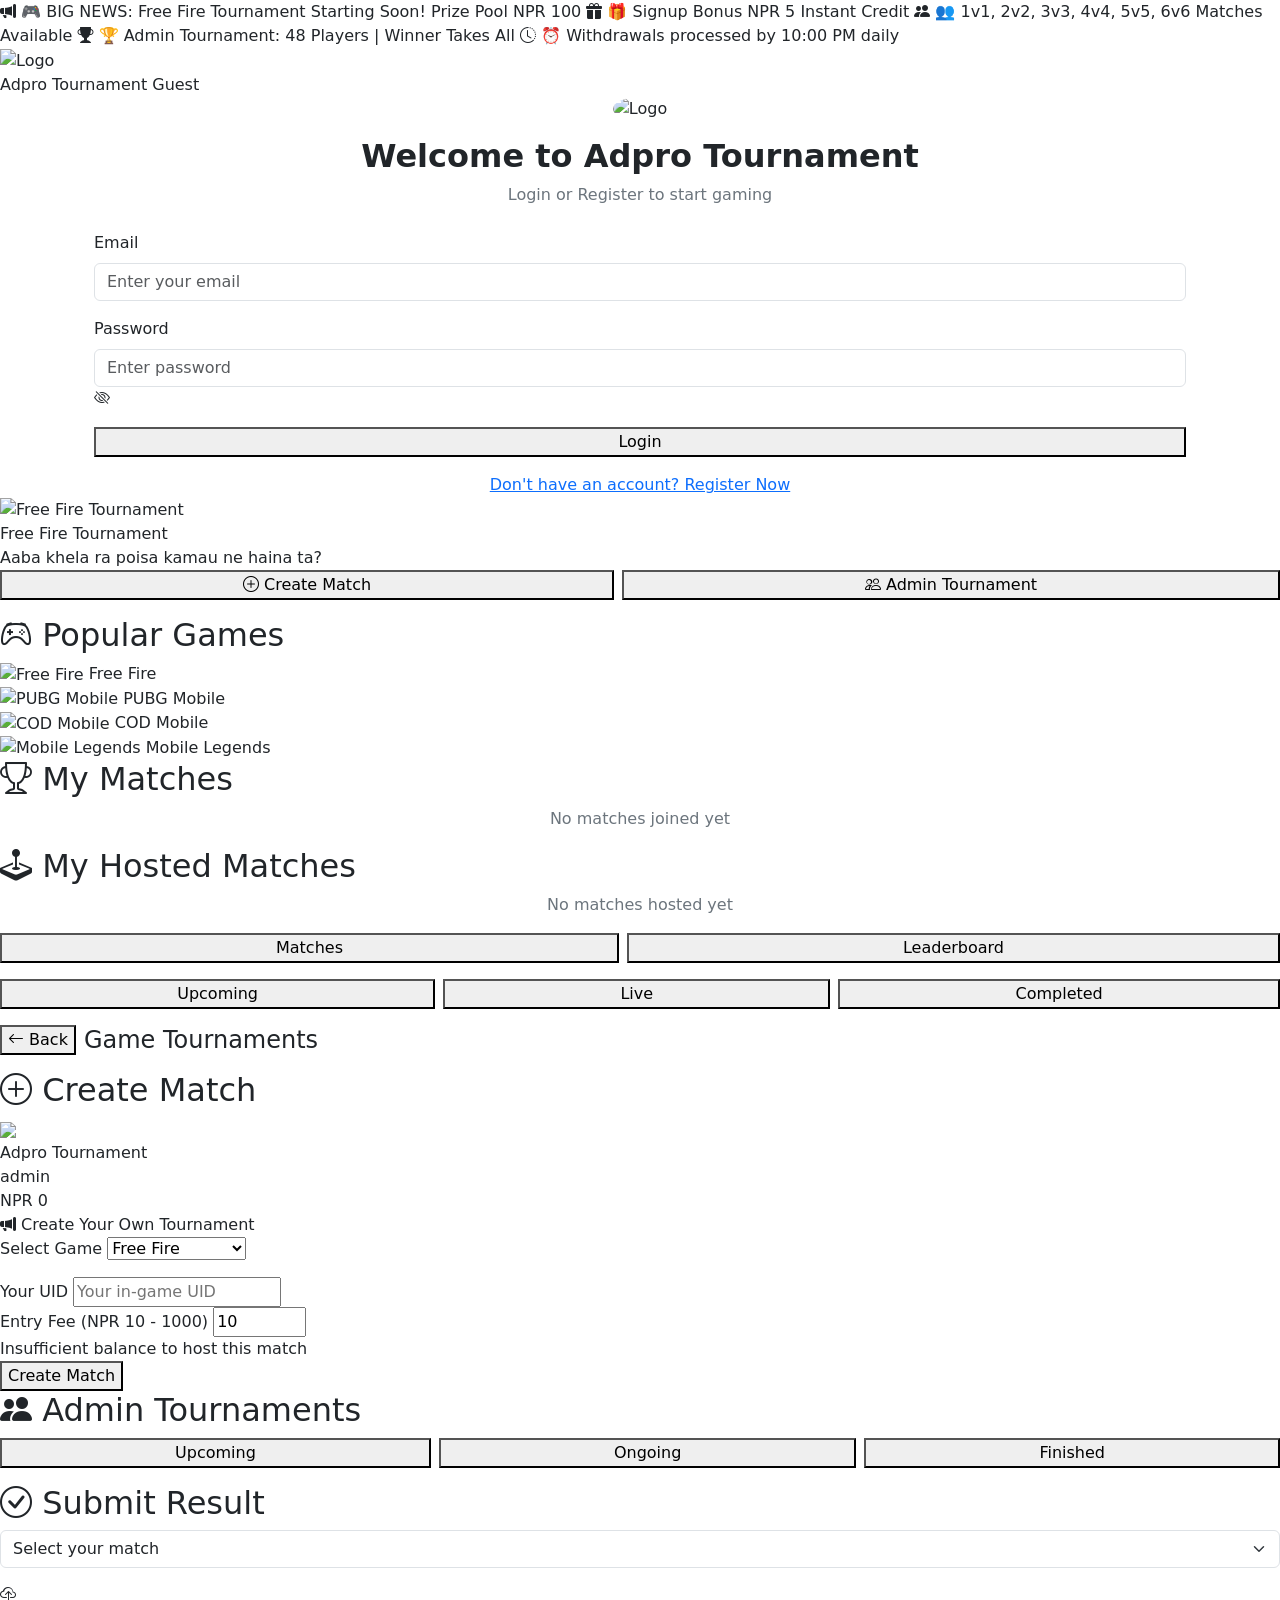
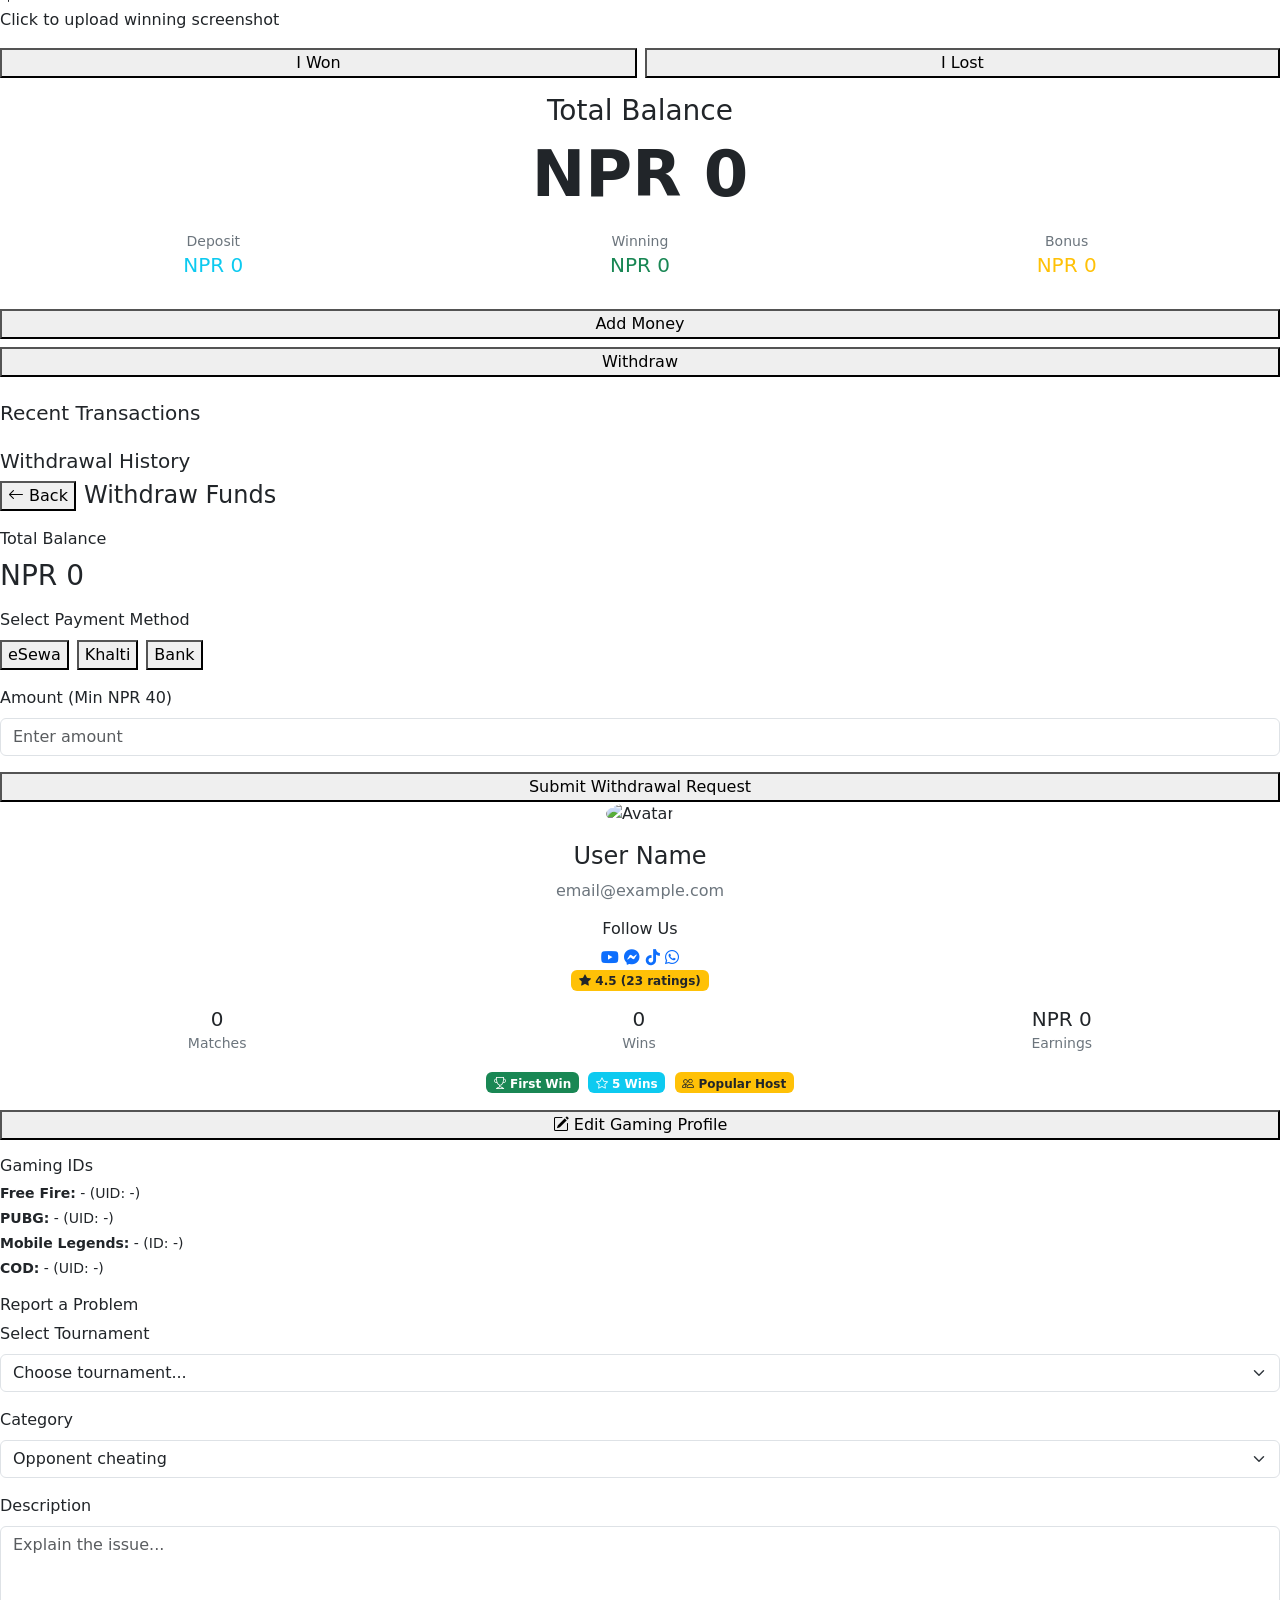
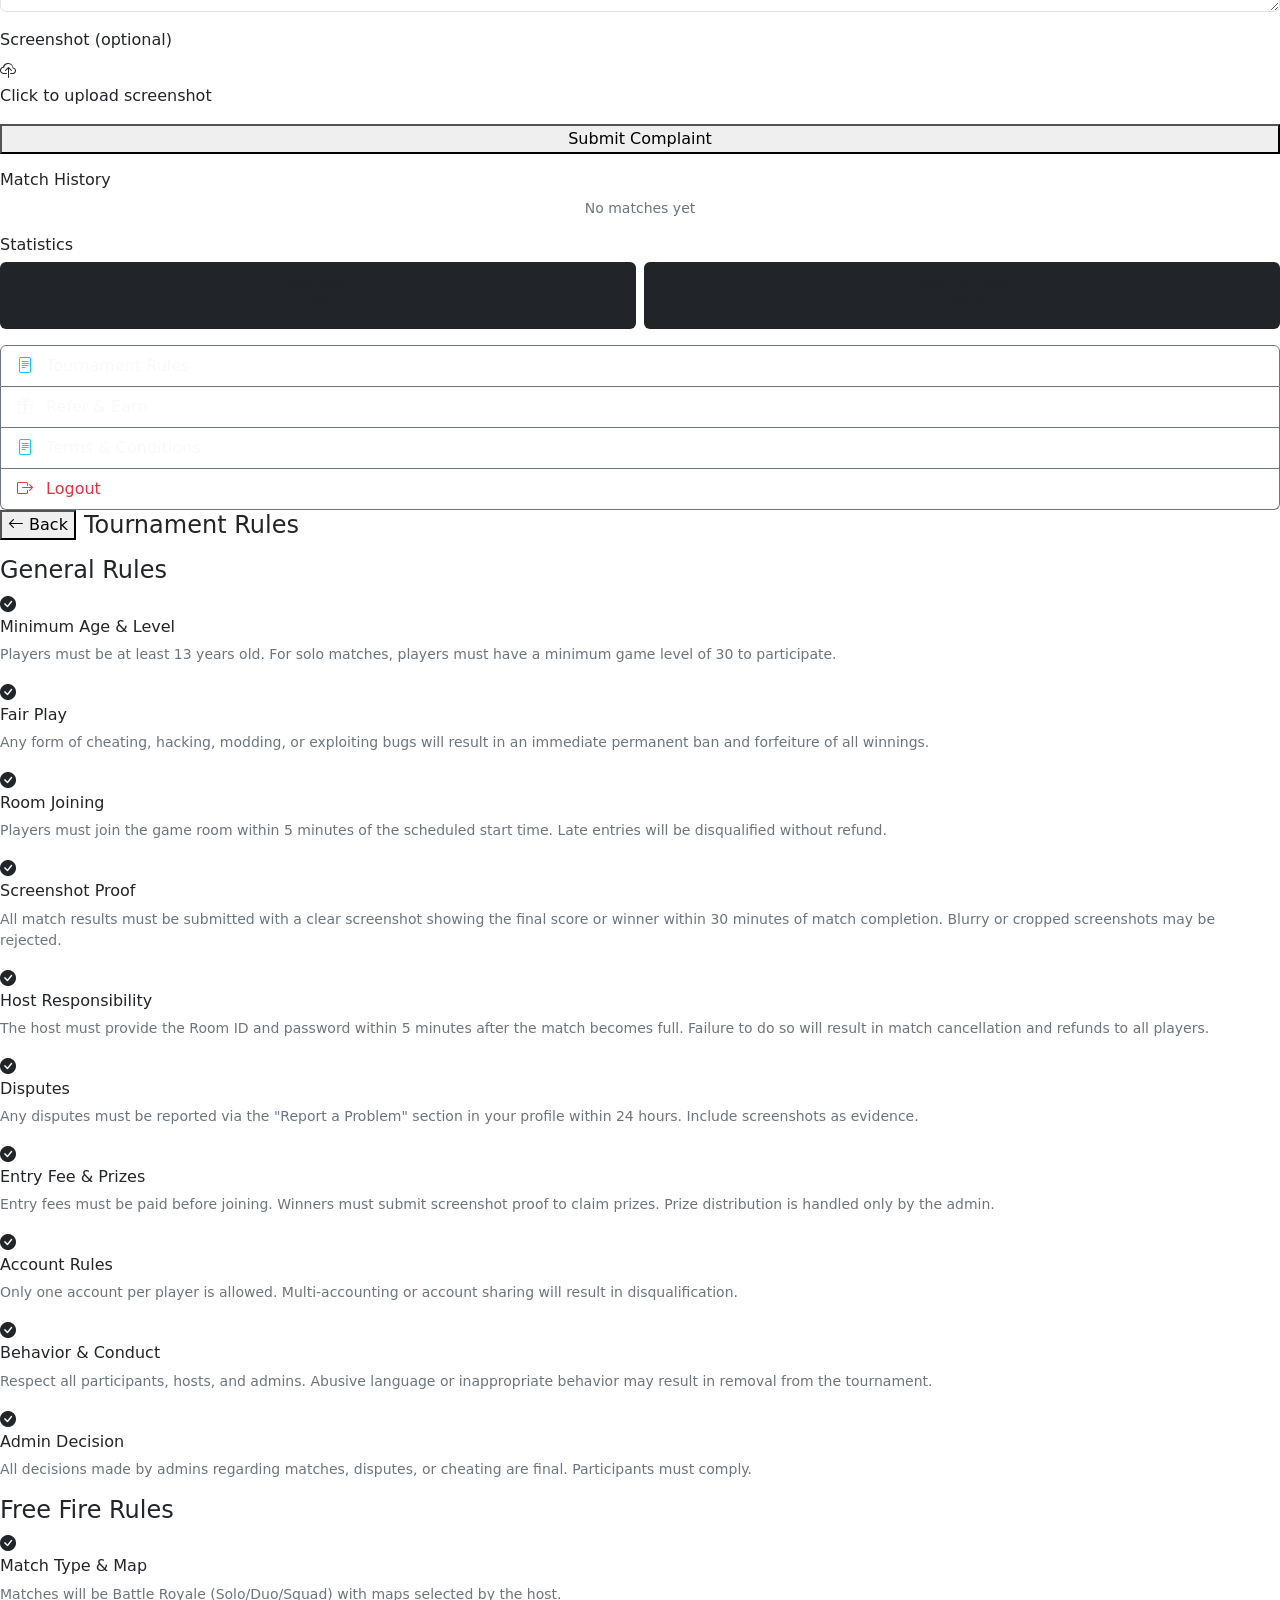
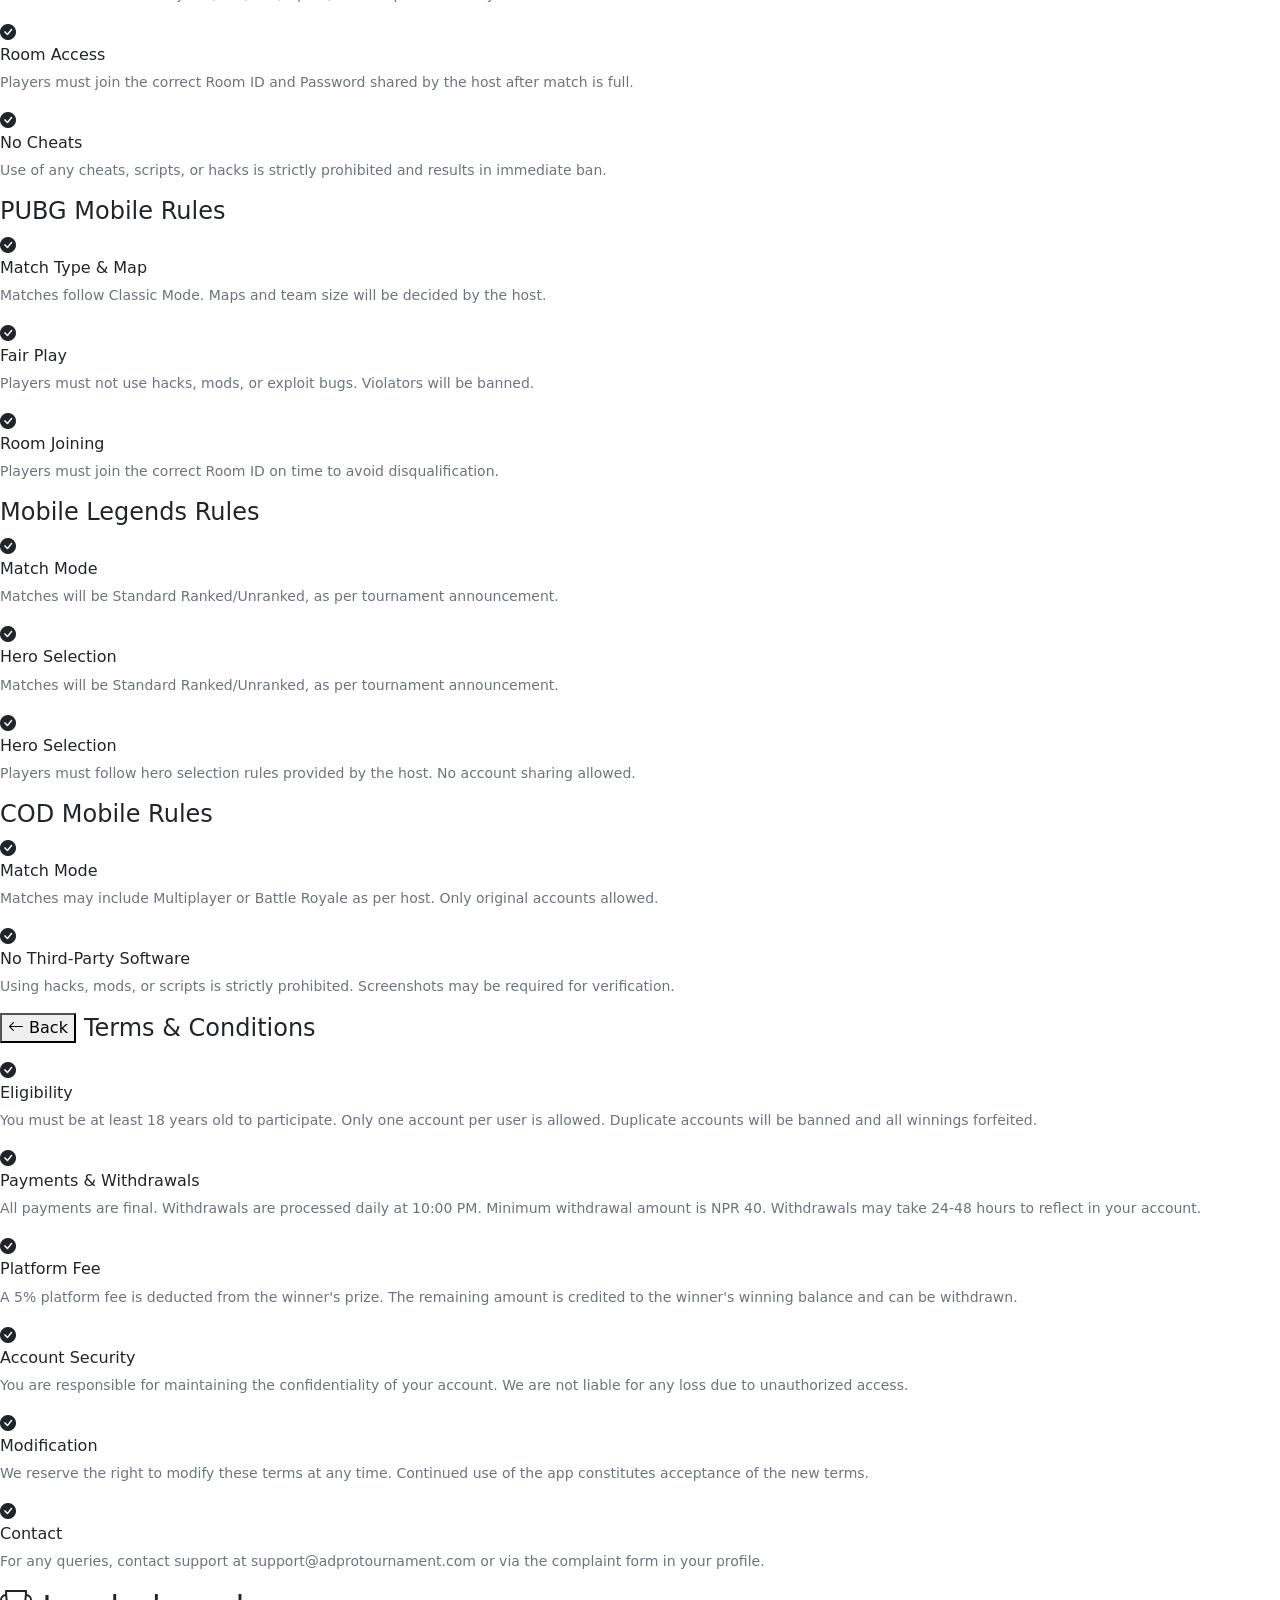
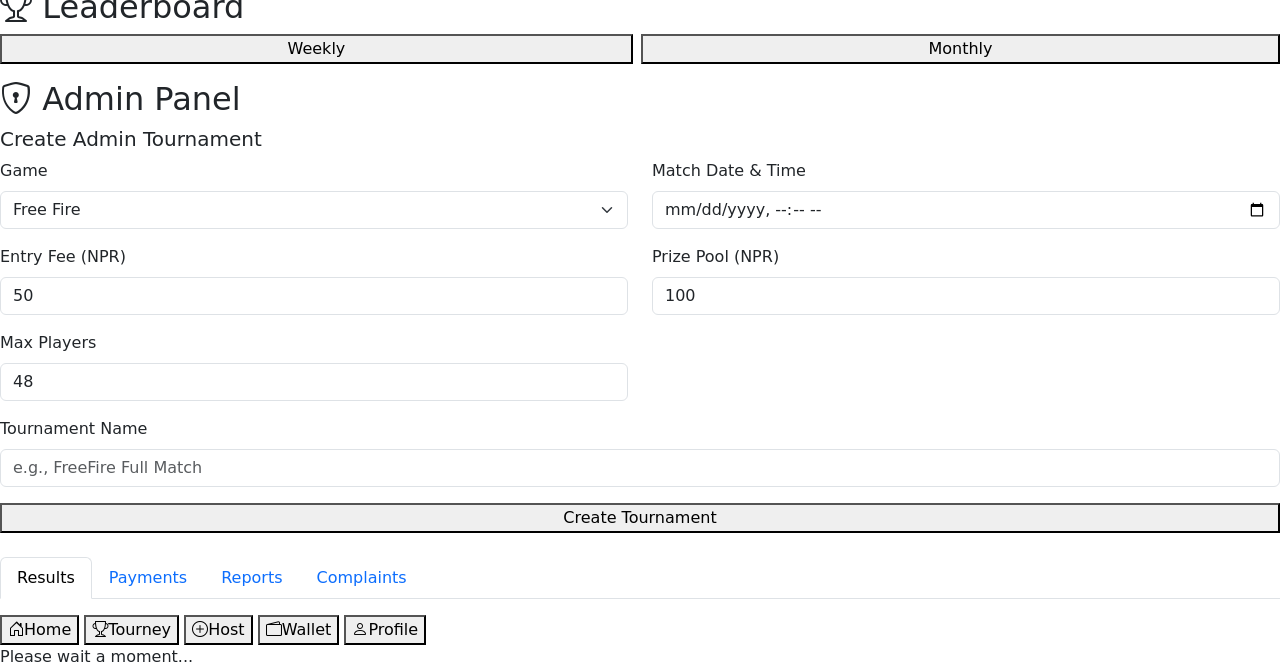
==== commit df810861: "Update print statement from 'Hello' to 'Goodbye'" ====
--- a/index.html
+++ b/index.html
@@ -1,2293 +1,1244 @@
 <!DOCTYPE html>
 <html lang="en">
-
 <head>
     <meta charset="UTF-8">
-    <meta name="viewport" content="width=device-width, initial-scale=1.0, user-scalable=no">
-    <title>Adpro Tournament</title>
+    <meta name="viewport" content="width=device-width, initial-scale=1.0, user-scalable=yes">
+    <title>Adpro Tournament - Ultimate Gaming Arena</title>
 
     <!-- Icons and Fonts -->
     <link rel="stylesheet" href="https://cdn.jsdelivr.net/npm/bootstrap-icons@1.11.3/font/bootstrap-icons.min.css">
     <link rel="stylesheet" href="https://cdnjs.cloudflare.com/ajax/libs/font-awesome/6.0.0/css/all.min.css">
-    <link href="https://fonts.googleapis.com/css2?family=Poppins:wght@400;500;600;700&display=swap" rel="stylesheet">
+    <link href="https://fonts.googleapis.com/css2?family=Poppins:wght@400;500;600;700;800&display=swap" rel="stylesheet">
     <!-- Swiper CSS -->
     <link rel="stylesheet" href="https://cdn.jsdelivr.net/npm/swiper@11/swiper-bundle.min.css" />
     <!-- Bootstrap CSS -->
     <link href="https://cdn.jsdelivr.net/npm/bootstrap@5.3.3/dist/css/bootstrap.min.css" rel="stylesheet">
-
-    <style>
-        /* --- CSS Styles --- */
-        :root {
-            --primary-bg: #0F172A; /* Dark blue-gray */
-            --secondary-bg: #1E293B; /* Slightly lighter blue-gray */
-            --card-bg: #1E293B;
-            --text-primary: #E2E8F0; /* Light gray for primary text */
-            --text-secondary: #94A3B8; /* Muted gray for secondary text */
-            --accent-color: #FACC15; /* Yellow accent */
-            --accent-gradient: linear-gradient(to right, #FACC15, #FBBF24);
-            --primary-button-bg: #3B82F6; /* Blue for primary actions */
-            --border-color: #334155; /* Border color */
-            --bottom-nav-bg: #1E293B;
-            --success-color: #10B981; /* Green for success */
-            --danger-color: #EF4444; /* Red for danger/errors */
-            --warning-color: #F59E0B; /* Orange for warnings */
-            --info-color: #3B82F6; /* Blue for info */
-        }
-        /* ... (Rest of the CSS styles remain exactly the same) ... */
-        * { margin: 0; padding: 0; box-sizing: border-box; }
-        html { font-size: 16px; scroll-behavior: smooth; }
-        body { font-family: 'Poppins', sans-serif; background-color: var(--primary-bg); color: var(--text-primary); padding-top: 70px; padding-bottom: 75px; min-height: 100vh; overscroll-behavior-y: contain; }
-        a { color: var(--accent-color); text-decoration: none; } a:hover { color: #FBBF24; }
-        .main-content { padding: 15px; } .section { display: none; animation: fadeIn 0.3s ease-in-out; } .section.active { display: block; } @keyframes fadeIn { from { opacity: 0; transform: translateY(10px); } to: { opacity: 1; transform: translateY(0); } }
-        .section-title { font-size: 1.1rem; font-weight: 600; margin-bottom: 15px; color: var(--text-primary); } .custom-card { background-color: var(--card-bg); border-radius: 10px; padding: 15px; margin-bottom: 15px; box-shadow: 0 1px 3px rgba(0, 0, 0, 0.1); border: 1px solid var(--border-color); } .btn-custom { border-radius: 6px; font-size: 0.9rem; font-weight: 500; padding: 8px 15px; border: none; display: inline-flex; align-items: center; justify-content: center; gap: 5px; transition: background-color 0.2s ease, filter 0.2s ease; } .btn-custom-primary { background-color: var(--primary-button-bg); color: var(--text-primary); } .btn-custom-primary:hover { background-color: #2563EB; } .btn-custom-secondary { background-color: var(--secondary-bg); color: var(--text-primary); border: 1px solid var(--border-color); } .btn-custom-secondary:hover { background-color: #334155; } .btn-custom-accent { background: var(--accent-gradient); color: var(--primary-bg); font-weight: 600; } .btn-custom-accent:hover { filter: brightness(1.1); } .btn-custom-link { background: none; border: none; color: var(--primary-button-bg); font-size: 0.9rem; font-weight: 500; padding: 0; cursor: pointer; } .text-accent { color: var(--accent-color); } .text-success { color: var(--success-color); } .text-danger { color: var(--danger-color); } .text-warning { color: var(--warning-color); } .form-control { background-color: var(--primary-bg); border: 1px solid var(--border-color); color: var(--text-primary); border-radius: 6px; } .form-control:focus { background-color: var(--primary-bg); border-color: var(--accent-color); color: var(--text-primary); box-shadow: 0 0 0 0.2rem rgba(250, 204, 21, 0.25); } .form-control::placeholder { color: var(--text-secondary); opacity: 0.7; } .form-label { color: var(--text-secondary); font-size: 0.9rem; } .alert { border-radius: 6px; font-size: 0.9rem; } .list-group-item { background-color: var(--card-bg); color: var(--text-primary); border: none; border-bottom: 1px solid var(--border-color); padding: 15px; font-size: 0.95rem; transition: background-color 0.2s ease; } .list-group-item:hover { background-color: rgba(255, 255, 255, 0.05); } .list-group-item:last-child { border-bottom: none; } .list-group-item i:first-child { color: var(--accent-color); margin-right: 15px; font-size: 1.1rem; width: 20px; text-align: center; } .list-group-item .bi-chevron-right { color: var(--text-secondary); font-size: 0.9rem; } #globalLoaderEl { position: fixed; top: 0; left: 0; width: 100%; height: 100%; background: rgba(0, 0, 0, 0.6); display: flex; justify-content: center; align-items: center; z-index: 9999; display: none; } .spinner-border { color: var(--accent-color); width: 3rem; height: 3rem; } .placeholder-glow .placeholder { background-color: rgba(51, 65, 85, 0.5); animation: placeholder-glow 2s ease-in-out infinite; } .placeholder { background-color: rgba(51, 65, 85, 0.5); border-radius: 4px; } @keyframes placeholder-glow { 0% { background-color: rgba(51, 65, 85, 0.5); } 50% { background-color: rgba(51, 65, 85, 0.7); } 100% { background-color: rgba(51, 65, 85, 0.5); } } .interactive-list-item { cursor: pointer; } .referral-code { font-family: monospace; letter-spacing: 1px; user-select: all; } .app-header { position: fixed; top: 0; left: 0; width: 100%; height: 60px; background-color: var(--secondary-bg); display: flex; align-items: center; justify-content: space-between; padding: 0 15px; box-shadow: 0 2px 5px rgba(0, 0, 0, 0.2); z-index: 1000; border-bottom: 1px solid var(--border-color); } .header-left { display: flex; align-items: center; gap: 10px; } .header-logo { width: 40px; height: 40px; border-radius: 50%; background-color: #fff; object-fit: cover; border: 1px solid var(--accent-color); } .header-title { font-size: 0.9rem; font-weight: 500; line-height: 1.2; } .header-title span { font-size: 0.75rem; color: var(--text-secondary); display: block; } .header-back-button { background: none; border: none; color: var(--text-primary); font-size: 1.4rem; margin-right: 5px; display: none; padding: 5px; } .header-right { display: flex; align-items: center; gap: 15px; } .notification-icon { font-size: 1.3rem; color: var(--text-primary); position: relative; background: none; border: none; padding: 0; } .notification-badge { position: absolute; top: -3px; right: -5px; background-color: var(--danger-color); color: white; font-size: 0.6rem; width: 15px; height: 15px; border-radius: 50%; display: flex; justify-content: center; align-items: center; font-weight: bold; } .wallet-chip { background: var(--accent-gradient); color: var(--primary-bg); padding: 5px 12px; border-radius: 20px; display: flex; align-items: center; font-size: 0.85rem; font-weight: 700; border: none; box-shadow: 0 1px 3px rgba(0, 0, 0, 0.2); cursor: pointer; } .wallet-chip i { margin-right: 5px; font-size: 0.9rem; } .header-game-title { font-size: 1rem; font-weight: 600; color: var(--text-primary); margin-left: 10px; display: none; }
-        
-        /* === FINAL PROFESSIONAL FOOTER NAVIGATION STYLES START === */
-        .bottom-nav {
-            position: fixed;
-            bottom: 0;
-            left: 0;
-            width: 100%;
-            height: 65px;
-            background-color: var(--bottom-nav-bg);
-            display: flex;
-            justify-content: space-around; /* This will evenly space the 5 items */
-            align-items: center;
-            box-shadow: 0 -2px 8px rgba(0, 0, 0, 0.25);
-            z-index: 1000;
-            border-top: 1px solid var(--border-color);
-        }
-        .nav-item {
-            display: flex;
-            flex-direction: column;
-            align-items: center;
-            justify-content: center;
-            color: var(--text-secondary);
-            text-decoration: none;
-            flex-basis: 0; /* Distribute space evenly */
-            flex-grow: 1; /* Distribute space evenly */
-            padding: 8px 0;
-            transition: color 0.2s ease, transform 0.2s ease;
-            border: none;
-            background: none;
-            cursor: pointer;
-            height: 100%;
-        }
-        .nav-item i {
-            font-size: 1.5rem; /* Consistent icon size */
-            margin-bottom: 4px;
-            line-height: 1;
-        }
-        .nav-item span {
-            font-size: 0.7rem;
-            font-weight: 500;
-            line-height: 1;
-        }
-        .nav-item:hover {
-            color: var(--text-primary);
-        }
-        .nav-item.active {
-            color: var(--accent-color);
-        }
-        /* === FINAL PROFESSIONAL FOOTER NAVIGATION STYLES END === */
-
-        .swiper-container#promotionSliderEl { width: 100%; height: 200px; border-radius: 10px; margin-bottom: 25px; --swiper-pagination-color: var(--accent-color); --swiper-pagination-bullet-inactive-color: var(--text-secondary); --swiper-pagination-bullet-size: 8px; } .swiper-slide { background-color: var(--secondary-bg); border-radius: 10px; } .swiper-slide img { display: block; width: 100%; height: 100%; object-fit: cover; border-radius: 10px; } .game-card { text-align: center; background-color: var(--card-bg); border-radius: 8px; overflow: hidden; padding: 0; border: 1px solid var(--border-color); cursor: pointer; transition: transform 0.2s ease; } .game-card:hover { transform: translateY(-3px); box-shadow: 0 4px 8px rgba(0,0,0,0.2); } .game-card img { width: 100%; height: 130px; object-fit: cover; display: block; } .game-card span { display: block; padding: 10px 5px; font-weight: 500; font-size: 0.9rem; color: var(--text-primary); } .tournament-tabs { display: flex; justify-content: space-around; background-color: var(--secondary-bg); padding: 5px; border-radius: 8px; margin-bottom: 15px; } .tab-item { color: var(--text-secondary); background: none; border: none; padding: 8px 10px; font-size: 0.85rem; font-weight: 600; border-radius: 6px; flex-grow: 1; text-align: center; cursor: pointer; transition: background-color 0.2s, color 0.2s; } .tab-item.active { background-color: var(--primary-button-bg); color: var(--text-primary); } .tab-item i { margin-right: 5px; }
-        .tournament-card { background-color: var(--card-bg); border-radius: 12px; margin-bottom: 15px; padding: 0; border: 1px solid var(--border-color); overflow: hidden; /* Added for banner */ }
-        .tournament-banner-image { width: 100%; display: block; aspect-ratio: 16 / 9; object-fit: cover; background-color: var(--primary-bg); }
-        .tournament-card-content { padding: 15px; }
-        .tournament-card-header { display: flex; justify-content: space-between; align-items: center; margin-bottom: 10px; flex-wrap: wrap; gap: 5px; } .tournament-card-tags span { background-color: var(--primary-bg); color: var(--text-secondary); font-size: 0.7rem; font-weight: 500; padding: 3px 8px; border-radius: 4px; display: inline-block; border: 1px solid var(--border-color); margin-right: 4px; margin-bottom: 4px; } .tournament-card-timer { background-color: rgba(255, 255, 255, 0.1); color: var(--text-primary); font-size: 0.75rem; font-weight: 600; padding: 3px 8px; border-radius: 4px; } .tournament-card-title { font-size: 1rem; font-weight: 600; margin-bottom: 5px; display: flex; align-items: center; gap: 8px; color: var(--text-primary); } .tournament-card-title i { color: var(--accent-color); } .tournament-card-info { display: flex; justify-content: space-between; align-items: stretch; border-top: 1px dashed var(--border-color); border-bottom: 1px dashed var(--border-color); padding: 10px 0; margin: 10px 0; font-size: 0.8rem; } .info-item { text-align: center; flex: 1; padding: 0 5px; } .info-item span { display: block; color: var(--text-secondary); font-size: 0.7rem; margin-bottom: 2px; } .info-item strong { color: var(--text-primary); font-weight: 600; font-size: 0.9rem; } .info-item .prize-icon { color: var(--accent-color); font-size: 1.2rem; } .tournament-card-spots { font-size: 0.8rem; color: var(--text-secondary); margin-bottom: 15px; } .tournament-card-spots span { font-weight: 600; } .progress { height: 6px; background-color: var(--primary-bg); border-radius: 3px; overflow: hidden; } .progress-bar { background-color: var(--warning-color); transition: width 0.3s ease; } .tournament-card-actions { display: grid; grid-template-columns: repeat(auto-fit, minmax(80px, 1fr)); gap: 10px; margin-top: 10px; } .tournament-card-actions .btn-sm { padding: 8px 10px; font-size: 0.85rem; width: 100%; } .tournament-card-actions .btn-join { background: var(--accent-gradient); color: var(--primary-bg); font-weight: 600; } .tournament-card-actions .btn-details { background-color: var(--secondary-bg); border: 1px solid var(--border-color); } .tournament-card-actions .btn-joined { background-color: var(--success-color); color: var(--text-primary); opacity: 0.8; } .tournament-card-actions .btn-disabled { background-color: var(--secondary-bg); opacity: 0.6; cursor: not-allowed; } .btn-idpass { background: var(--accent-gradient); color: var(--primary-bg); border: none; font-weight: 600; } .wallet-card { background: linear-gradient(145deg, var(--secondary-bg), var(--primary-bg)); border-radius: 10px; padding: 20px; border: 1px solid var(--border-color); } .wallet-card h2 { font-size: 1.2rem; font-weight: 600; margin-bottom: 25px; } .balance-item { display: flex; justify-content: space-between; align-items: center; margin-bottom: 20px; padding-bottom: 15px; border-bottom: 1px dashed var(--border-color); } .balance-item:last-child { margin-bottom: 0; border-bottom: none; padding-bottom: 0; } .balance-item-label { font-size: 0.95rem; color: var(--text-secondary); } .balance-item-value { font-size: 1.1rem; font-weight: 600; } .balance-item-action { min-width: 100px; text-align: right; } .balance-item-action .btn-custom-link { font-size: 0.85rem; color: var(--accent-color); padding: 5px; } .balance-item-action .btn-withdraw { background-color: var(--primary-button-bg); color: #fff; font-size: 0.8rem; padding: 5px 12px; border-radius: 5px; border: none; } #recentTransactionsListEl .custom-card { background-color: var(--secondary-bg); } #earnings-section .custom-card { text-align: center; } #earnings-section .display-4 { font-size: 3rem; } #earnings-section p strong { color: var(--text-primary); }
-        .profile-header-card { background: linear-gradient(145deg, var(--secondary-bg), var(--primary-bg)); border-radius: 10px; padding: 20px; display: flex; flex-direction: column; align-items: center; text-align: center; margin-bottom: 20px; border: 1px solid var(--border-color); } .profile-avatar { width: 70px; height: 70px; border-radius: 50%; margin-bottom: 10px; border: 2px solid var(--accent-color); object-fit: cover; background-color: var(--primary-bg); }
-        .profile-name { font-size: 1.1rem; font-weight: 600; margin-bottom: 2px; }
-        .profile-name-container { display: flex; align-items: center; gap: 10px; }
-        .edit-name-btn { background: none; border: none; color: var(--text-secondary); cursor: pointer; font-size: 1rem; }
-        .edit-name-btn:hover { color: var(--text-primary); }
-        .profile-email { font-size: 0.85rem; color: var(--text-secondary); margin-bottom: 15px; word-break: break-all; } .profile-stats { display: flex; justify-content: space-around; width: 100%; border-top: 1px solid var(--border-color); padding-top: 15px; } .stat-item { text-align: center; flex: 1; } .stat-item strong { display: block; font-size: 1rem; font-weight: 600; } .stat-item span { font-size: 0.75rem; color: var(--text-secondary); } .profile-links .list-group { border-radius: 10px; overflow: hidden; border: 1px solid var(--border-color); } .profile-links .form-switch .form-check-input { background-color: var(--secondary-bg); border-color: var(--border-color); background-image: url("data:image/svg+xml,%3csvg xmlns='http://www.w3.org/2000/svg' viewBox='-4 -4 8 8'%3e%3ccircle r='3' fill='rgba%28255, 255, 255, 0.25%29'/%3e%3c/svg%3e"); } .profile-links .form-switch .form-check-input:checked { background-color: var(--accent-color); border-color: var(--accent-color); background-image: url("data:image/svg+xml,%3csvg xmlns='http://www.w3.org/2000/svg' viewBox='-4 -4 8 8'%3e%3ccircle r='3' fill='%23fff'/%3e%3c/svg%3e"); } #login-section { margin-top: 5vh; } #login-section .card { background-color: var(--card-bg); border: 1px solid var(--border-color); } #login-section .btn-primary { background-color: var(--primary-button-bg); border: none; } #login-section .btn-link { background: none; border: none; color: var(--accent-color); text-decoration: none; font-size: 0.9em; padding: 5px 0; } #login-section .btn-link:hover { text-decoration: underline; } #login-section .btn-success { background-color: var(--success-color); border: none; } #login-section .btn-danger { background-color: var(--danger-color); border: none; } #login-section .form-divider { text-align: center; margin: 20px 0; position: relative; color: var(--text-secondary); } #login-section .form-divider::before, #login-section .form-divider::after { content: ""; position: absolute; top: 50%; width: 40%; height: 1px; background-color: var(--border-color); } #login-section .form-divider::before { left: 0; } #login-section .form-divider::after { right: 0; } #login-section .form-divider span { background-color: var(--card-bg); padding: 0 10px; position: relative; z-index: 1; font-size: 0.8rem; font-weight: 500; } #login-section .card-title { color: var(--text-primary); } #googleSignInBtnMainEl { display: none; } .modal-content { background-color: var(--secondary-bg); color: var(--text-primary); border: 1px solid var(--border-color); } .modal-header { border-bottom-color: var(--border-color); } .modal-footer { border-top-color: var(--border-color); } .btn-close-white { filter: invert(1) grayscale(100%) brightness(200%); } .modal-body .phonepe-number { color: var(--warning-color); font-weight: bold; user-select: text; } #matchDetailsModalBodyEl pre { background-color: var(--primary-bg); padding: 10px; border-radius: 5px; border: 1px solid var(--border-color); color: var(--text-secondary); font-size: 0.85rem; white-space: pre-wrap; word-wrap: break-word; } #policyModalBodyEl { line-height: 1.6; font-size: 0.95rem; white-space: pre-wrap; } #idPasswordModalEl .copy-btn { padding: 2px 6px; font-size: 0.8rem; margin-left: 8px; vertical-align: middle; } #policyModalBodyEl .copy-btn, #policyModalBodyEl #shareReferralBtn { padding: 4px 10px; font-size: 0.9rem; } #policyModalBodyEl #shareReferralBtn i, #policyModalBodyEl .copy-btn i { margin-right: 5px; } #securityWarning { background-color: var(--danger-color); color: white; padding: 10px 15px; text-align: center; font-size: 0.9rem; position: sticky; top: 60px; z-index: 999; border-bottom: 1px solid #a51d1d; } #securityWarning a { color: #ffdddd; text-decoration: underline; } #securityWarning button { background: none; border: 1px solid white; color: white; padding: 2px 8px; margin-left: 15px; font-size: 0.8rem; border-radius: 4px; cursor: pointer; }
-        /* Recharge Flow Styles */
-        .recharge-card { background-color: var(--secondary-bg); border-radius: 12px; padding: 20px; margin-bottom: 20px; border: 1px solid var(--border-color); }
-        .amount-input-group { position: relative; }
-        .amount-input-group .form-control { font-size: 2rem; font-weight: 700; padding-left: 35px; border: none; background: transparent; box-shadow: none; border-bottom: 2px solid var(--border-color); border-radius: 0; text-align: center; }
-          .amount-input-group .rupee-symbol { position: absolute; left: 0; top: 50%; transform: translateY(-50%); font-size: 1.8rem; font-weight: 700; color: var(--text-secondary); }
-        .amount-presets { display: grid; grid-template-columns: repeat(3, 1fr); gap: 10px; margin-top: 20px; }
-        .amount-preset-btn { background-color: var(--primary-bg); border: 1px solid var(--border-color); color: var(--text-primary); padding: 10px; border-radius: 8px; font-weight: 600; cursor: pointer; transition: background-color 0.2s, border-color 0.2s; }
-        .amount-preset-btn:hover { background-color: var(--primary-button-bg); border-color: var(--primary-button-bg); }
-        .payment-option-card { background-color: var(--primary-bg); border: 2px solid var(--border-color); border-radius: 8px; padding: 15px; display: flex; align-items: center; justify-content: space-between; cursor: pointer; transition: border-color 0.2s; margin-bottom: 15px; }
-        .payment-option-card.selected { border-color: var(--accent-color); }
-        .payment-option-card img { height: 40px; max-width: 120px; object-fit: contain; }
-        .payment-option-card .form-check-input { float: right; margin-left: 10px; background-color: var(--secondary-bg); border-color: var(--border-color); box-shadow: none; }
-        .payment-option-card .form-check-input:checked { background-color: var(--accent-color); border-color: var(--accent-color); }
-        .payment-details-card { background-color: var(--primary-bg); border-radius: 8px; padding: 15px; border: 1px solid var(--border-color); }
-        .payment-details-card .qr-code-container { width: 150px; height: 150px; padding: 8px; background: white; border-radius: 8px; }
-        .payment-details-card .qr-code-container img { width: 100%; height: 100%; object-fit: contain; border-radius: 4px; }
-        .vertical-stepper { position: relative; padding-left: 40px; margin-bottom: 20px; }
-        .vertical-stepper::before { content: ''; position: absolute; left: 14px; top: 5px; bottom: 5px; width: 2px; background-color: var(--danger-color); }
-        .vertical-stepper .step-icon { position: absolute; left: 0; top: 0; width: 30px; height: 30px; border-radius: 50%; background-color: var(--danger-color); color: white; display: flex; align-items: center; justify-content: center; }
-        .step-content h5 { font-size: 1rem; font-weight: 600; margin-bottom: 5px; }
-        .step-content p { font-size: 0.85rem; color: var(--text-secondary); margin-bottom: 10px; }
-        .step-content .form-control { background-color: var(--secondary-bg); }
-        
-        /* Screenshot Upload Styles */
-        .screenshot-upload-area {
-            border: 2px dashed var(--border-color);
-            border-radius: 8px;
-            padding: 20px;
-            text-align: center;
-            cursor: pointer;
-            background-color: var(--secondary-bg);
-            margin-bottom: 15px;
-            transition: border-color 0.2s;
-        }
-        .screenshot-upload-area:hover {
-            border-color: var(--accent-color);
-        }
-        .screenshot-upload-area i {
-            font-size: 2.5rem;
-            color: var(--text-secondary);
-            margin-bottom: 10px;
-        }
-        .screenshot-preview {
-            max-width: 200px;
-            max-height: 200px;
-            border-radius: 8px;
-            margin: 10px auto;
-            display: none;
-        }
-        
-        /* =========== NEW NOTIFICATION STYLES =========== */
-        .notification-item {
-            display: flex;
-            gap: 15px;
-            padding: 15px;
-            background-color: var(--primary-bg);
-            border: 1px solid var(--border-color);
-            border-radius: 8px;
-            margin-bottom: 10px;
-            position: relative;
-        }
-        .notification-item-img {
-            width: 60px;
-            height: 60px;
-            object-fit: cover;
-            border-radius: 8px;
-            flex-shrink: 0;
-        }
-        .notification-item-content {
-            flex-grow: 1;
-        }
-        .notification-item-title {
-            font-weight: 600;
-            font-size: 1rem;
-            color: var(--text-primary);
-            margin-bottom: 4px;
-        }
-        .notification-item-message {
-            font-size: 0.9rem;
-            color: var(--text-secondary);
-            line-height: 1.5;
-        }
-        .notification-item-time {
-            font-size: 0.75rem;
-            color: var(--text-secondary);
-            opacity: 0.8;
-            margin-top: 8px;
-        }
-        .unread-indicator {
-            position: absolute;
-            top: 10px;
-            right: 10px;
-            width: 10px;
-            height: 10px;
-            background-color: var(--accent-color);
-            border-radius: 50%;
-            border: 2px solid var(--secondary-bg);
-        }
-
-        /* =========== NEW LEADERBOARD STYLES =========== */
-        .leaderboard-item {
-            display: flex;
-            align-items: center;
-            padding: 10px;
-            background-color: var(--secondary-bg);
-            border-radius: 8px;
-            margin-bottom: 10px;
-            border: 1px solid var(--border-color);
-            transition: background-color 0.2s ease;
-        }
-        .leaderboard-item:first-child {
-            border: 1px solid var(--accent-color);
-            box-shadow: 0 0 8px rgba(250, 204, 21, 0.3);
-        }
-        .leaderboard-rank {
-            font-size: 1.1rem;
-            font-weight: 700;
-            color: var(--text-secondary);
-            width: 35px;
-            text-align: center;
-            flex-shrink: 0;
-        }
-        .leaderboard-item:first-child .leaderboard-rank {
-            color: var(--accent-color);
-            font-size: 1.3rem;
-        }
-        .leaderboard-avatar {
-            width: 45px;
-            height: 45px;
-            border-radius: 50%;
-            object-fit: cover;
-            margin-left: 10px;
-            margin-right: 15px;
-            border: 2px solid var(--border-color);
-        }
-        .leaderboard-user-info {
-            flex-grow: 1;
-            overflow: hidden; /* Prevent long names from breaking layout */
-        }
-        .leaderboard-name {
-            font-weight: 600;
-            font-size: 0.95rem;
-            color: var(--text-primary);
-            white-space: nowrap;
-            overflow: hidden;
-            text-overflow: ellipsis;
-        }
-        .leaderboard-earnings {
-            font-weight: 600;
-            font-size: 1rem;
-            color: var(--accent-color);
-            text-align: right;
-            padding-left: 10px;
-        }
-
-        /* NEW CHAT STYLES */
-        #chatMessagesEl {
-            max-height: 50vh;
-            overflow-y: auto;
-            display: flex;
-            flex-direction: column-reverse; /* Newest messages at the bottom */
-            padding: 10px;
-        }
-        .chat-bubble {
-            padding: 8px 14px;
-            border-radius: 18px;
-            margin-top: 10px;
-            max-width: 80%;
-            word-wrap: break-word;
-            cursor: pointer;
-        }
-        .chat-bubble .sender-name {
-            font-size: 0.75rem;
-            font-weight: 600;
-            margin-bottom: 2px;
-            display: block;
-        }
-        .chat-bubble .msg-time {
-             font-size: 0.7rem;
-             opacity: 0.7;
-             display: block;
-             margin-top: 4px;
-             text-align: right;
-        }
-        .my-message {
-            background: var(--primary-button-bg);
-            color: var(--text-primary);
-            align-self: flex-end;
-            border-bottom-right-radius: 4px;
-        }
-        .other-message {
-            background: var(--secondary-bg);
-            color: var(--text-primary);
-            align-self: flex-start;
-            border-bottom-left-radius: 4px;
-            border: 1px solid var(--border-color);
-        }
-        .other-message .sender-name {
-            color: var(--accent-color);
-        }
-
-        /* Reply feature styles */
-        .reply-quote-block {
-            background-color: rgba(0,0,0,0.2);
-            padding: 8px;
-            border-left: 3px solid var(--accent-color);
-            border-radius: 4px;
-            margin-bottom: 6px;
-            font-size: 0.85rem;
-        }
-        .reply-quote-block .sender-name {
-            font-weight: 700;
-            color: var(--accent-color);
-            display: block;
-            font-size: 0.8rem;
-        }
-        .reply-quote-block p {
-            margin: 0;
-            opacity: 0.8;
-            white-space: nowrap;
-            overflow: hidden;
-            text-overflow: ellipsis;
-        }
-
-        #chatReplyContextEl {
-            background-color: var(--primary-bg);
-            padding: 10px 15px;
-            border-top: 1px solid var(--border-color);
-        }
-        .reply-context-header {
-            display: flex;
-            justify-content: space-between;
-            align-items: center;
-            font-size: 0.8rem;
-            color: var(--text-secondary);
-        }
-        .reply-context-header strong {
-            color: var(--accent-color);
-        }
-        #chatReplyContextEl p {
-            font-size: 0.9rem;
-            margin: 4px 0 0 0;
-            white-space: nowrap;
-            overflow: hidden;
-            text-overflow: ellipsis;
-            opacity: 0.9;
-        }
-        #cancelReplyBtn {
-            background: none;
-            border: none;
-            color: var(--text-secondary);
-            font-size: 1.5rem;
-            line-height: 1;
-            padding: 0 5px;
-        }
-
-
-    </style>
+    <!-- QR Code library -->
+    <script src="https://cdnjs.cloudflare.com/ajax/libs/qrcodejs/1.0.0/qrcode.min.js"></script>
+    <!-- Custom CSS -->
+    <link rel="stylesheet" href="style.css">
 </head>
-
 <body>
-  <!-- Audio Elements for Background Music and Click Sound -->
-<audio id="backgroundMusic" loop>
-    <source src="fire.mp3" type="audio/mp3">
-</audio>
-<audio id="clickSound">
-    <source src="fire.mp3" type="audio/mp3">
-</audio>
-
-     <!-- Firebase Security Rules Warning -->
-    <div id="securityWarning" style="display: none;">
-        <i class="bi bi-exclamation-triangle-fill"></i> <strong>Security Alert:</strong> Your database rules are insecure (public). Anyone can read/write data.
-        <a href="https://firebase.google.com/docs/database/security" target="_blank" rel="noopener noreferrer">Learn how to secure rules.</a>
-        <button onclick="this.parentElement.style.display='none'">Dismiss</button>
+    <!-- Auto-scrolling Announcement Banner -->
+    <div class="announcement-banner">
+        <div class="announcement-content">
+            <span><i class="bi bi-megaphone-fill"></i> 🎮 BIG NEWS: Free Fire Tournament Starting Soon! Prize Pool NPR 100</span>
+            <span><i class="bi bi-gift-fill"></i> 🎁 Signup Bonus NPR 5 Instant Credit</span>
+            <span><i class="bi bi-people-fill"></i> 👥 1v1, 2v2, 3v3, 4v4, 5v5, 6v6 Matches Available</span>
+            <span><i class="bi bi-trophy-fill"></i> 🏆 Admin Tournament: 48 Players | Winner Takes All</span>
+            <span><i class="bi bi-clock-history"></i> ⏰ Withdrawals processed by 10:00 PM daily</span>
+        </div>
     </div>
 
     <!-- Header -->
     <header class="app-header">
         <div class="header-left">
-            <button class="header-back-button" id="headerBackBtnEl"><i class="bi bi-arrow-left"></i></button>
-            <img src="https://via.placeholder.com/40/FFFFFF/0F172A?text=G" alt="Logo" class="header-logo" id="appLogoEl">
-            <div class="header-title" id="headerTitleContainerEl"> Welcome <span id="headerUserGreetingEl">Guest</span> </div>
-            <div class="header-game-title" id="headerGameTitleEl">Game Title</div>
+            <img src="https://i.ibb.co/nMB5h8tG/file-00000000600871fa8ab73cff3469d5b3.png" alt="Logo" class="header-logo" id="appLogoEl">
+            <div class="header-title" id="headerTitleContainerEl">
+                Adpro Tournament
+                <span id="headerUserGreetingEl">Guest</span>
+            </div>
         </div>
         <div class="header-right">
-            <button class="notification-icon" id="notificationBtnEl"> <i class="bi bi-bell-fill"></i> <span class="notification-badge" style="display: none;"></span> </button>
-            <button class="wallet-chip" id="headerWalletChipEl" style="display: none;"> <i class="bi bi-wallet-fill"></i> NPR<span id="headerChipBalanceEl">0</span> </button>
+            <button class="wallet-chip" id="headerWalletChipEl" style="display: none;">
+                <i class="bi bi-wallet2"></i> NPR <span id="headerChipBalanceEl">0</span>
+            </button>
         </div>
     </header>
 
-    <!-- Main Content Area -->
+    <!-- Main Content -->
     <main class="main-content">
-        <div id="globalLoaderEl"> <div class="spinner-border" role="status"><span class="visually-hidden">Loading...</span></div> </div>
-
-        <!-- Login Section -->
-        <section id="login-section" class="section">
-             <div class="container" style="max-width: 450px;">
-                <div class="card shadow-sm custom-card">
-                    <div class="card-body p-4">
-                        <!-- Login Form -->
-                        <form id="emailLoginForm">
-                            <h2 class="card-title text-center mb-4">Login</h2>
-                            <div class="mb-3"> <label for="loginEmailInputEl" class="form-label">Email</label> <input type="email" class="form-control" id="loginEmailInputEl" placeholder="name@example.com" required> </div>
-                            <div class="mb-3"> <label for="loginPasswordInputEl" class="form-label">Password</label> <input type="password" class="form-control" id="loginPasswordInputEl" placeholder="Password" required> </div>
-                            <div id="loginStatusMessageEl" class="alert mt-3" style="display: none;"></div>
-                            <div class="d-grid gap-2 mb-3"> <button type="button" class="btn btn-custom btn-custom-primary" id="loginEmailBtnEl">Login</button> <button type="button" class="btn-custom-link btn-sm p-0 text-center d-block" id="showSignupToggleBtnEl">Need an account? Sign Up</button> <a href="#" id="forgotPasswordLinkEl" class="text-center small mt-2 d-block" style="color: var(--text-secondary);">Forgot Password?</a> </div>
-                        </form>
-
-                        <!-- Signup Form (Initially Hidden) -->
-                        <form id="emailSignupForm" style="display: none;">
-                            <h2 class="card-title text-center mb-4">Sign Up</h2>
-                            <div class="mb-3"> <label for="signupNameInputEl" class="form-label">Name</label> <input type="text" class="form-control" id="signupNameInputEl" placeholder="Enter your name" required> </div>
-                            <div class="mb-3"> <label for="signupEmailInputEl" class="form-label">Email</label> <input type="email" class="form-control" id="signupEmailInputEl" placeholder="name@example.com" required> </div>
-                            <div class="mb-3"> <label for="signupPasswordInputEl" class="form-label">Password (min 6 chars)</label> <input type="password" class="form-control" id="signupPasswordInputEl" placeholder="Password" required minlength="6"> </div>
-                            <div class="mb-3"> <label for="signupReferralCodeInputEl" class="form-label">Referral Code (Optional)</label> <input type="text" class="form-control" id="signupReferralCodeInputEl" placeholder="Enter referral code"> </div>
-                            <div id="signupStatusMessageEl" class="alert mt-3" style="display: none;"></div>
-                            <div class="d-grid gap-2 mb-3"> <button type="button" class="btn btn-custom btn-custom-accent" id="signupEmailBtnEl">Sign Up</button> <button type="button" class="btn-custom-link btn-sm p-0 text-center d-block" id="showLoginToggleBtnEl">Already have account? Login</button> </div>
-                        </form>
-
+
+        <!-- ========== LOGIN SECTION ========== -->
+        <section id="login-section" class="section active">
+            <div class="container px-4">
+                <div class="text-center mb-4">
+                    <img src="https://i.ibb.co/nMB5h8tG/file-00000000600871fa8ab73cff3469d5b3.png" alt="Logo" style="width: 80px; height: 80px; border-radius: 50%; border: 3px solid var(--accent-color);">
+                    <h2 class="mt-3 fw-bold">Welcome to Adpro Tournament</h2>
+                    <p class="text-secondary">Login or Register to start gaming</p>
+                </div>
+
+                <!-- Login Form -->
+                <div id="loginFormContainer">
+                    <form id="loginForm" class="custom-card">
+                        <div class="mb-3">
+                            <label class="form-label">Email</label>
+                            <input type="email" class="form-control" id="loginEmail" placeholder="Enter your email" required>
+                        </div>
+                        <div class="mb-3 password-field">
+                            <label class="form-label">Password</label>
+                            <input type="password" class="form-control" id="loginPassword" placeholder="Enter password" required>
+                            <i class="bi bi-eye-slash password-toggle" id="toggleLoginPassword"></i>
+                        </div>
+                        <div id="loginStatus" class="alert" style="display: none;"></div>
+                        <button type="submit" class="btn-custom btn-custom-accent w-100">Login</button>
+                    </form>
+
+                    <div class="text-center mt-3">
+                        <a href="#" id="showSignupLink">Don't have an account? Register Now</a>
+                    </div>
+                </div>
+
+                <!-- Signup Form -->
+                <div id="signupFormContainer" style="display: none;">
+                    <form id="signupForm" class="custom-card">
+                        <div class="mb-3">
+                            <label class="form-label">Full Name</label>
+                            <input type="text" class="form-control" id="signupName" placeholder="Enter your name" required>
+                        </div>
+                        <div class="mb-3">
+                            <label class="form-label">Email</label>
+                            <input type="email" class="form-control" id="signupEmail" placeholder="Enter email" required>
+                        </div>
+                        <div class="mb-3 password-field">
+                            <label class="form-label">Password (min 6 characters)</label>
+                            <input type="password" class="form-control" id="signupPassword" placeholder="Create password" required minlength="6">
+                            <i class="bi bi-eye-slash password-toggle" id="toggleSignupPassword"></i>
+                        </div>
+                        <div class="mb-3">
+                            <label class="form-label">Referral Code (Optional)</label>
+                            <input type="text" class="form-control" id="signupReferral" placeholder="Enter referral code">
+                        </div>
+                        <div id="signupStatus" class="alert" style="display: none;"></div>
+                        <button type="submit" class="btn-custom btn-custom-accent w-100">Register</button>
+                    </form>
+
+                    <div class="text-center mt-3">
+                        <a href="#" id="showLoginLink">Already have an account? Login</a>
                     </div>
                 </div>
             </div>
         </section>
 
-        <!-- Home Section -->
+        <!-- ========== HOME SECTION ========== -->
         <section id="home-section" class="section">
-            <!-- Promotion Slider -->
-            <div class="swiper-container" id="promotionSliderEl">
-                <div class="swiper-wrapper placeholder-glow">
-                    <div class="swiper-slide"><span class="placeholder" style="display: block; width: 100%; height: 100%; border-radius: 10px;"></span></div>
-                 </div>
-                 <div class="swiper-pagination"></div>
-            </div>
-
-            <!-- Esport Games -->
-            <h2 class="section-title">Esport Games</h2>
-            <div class="row g-3 mb-4 placeholder-glow" id="gamesListEl">
-                <!-- Placeholder Game Cards -->
-                <div class="col-6"> <div class="game-card custom-card"><span class="placeholder d-block" style="height: 130px; border-top-left-radius: 8px; border-top-right-radius: 8px;"></span><span class="placeholder d-block mt-2 col-8 mx-auto" style="height: 20px;"></span></div> </div> <div class="col-6"> <div class="game-card custom-card"><span class="placeholder d-block" style="height: 130px; border-top-left-radius: 8px; border-top-right-radius: 8px;"></span><span class="placeholder d-block mt-2 col-8 mx-auto" style="height: 20px;"></span></div> </div>
-            </div>
-
-            <!-- My Contests -->
-            <h2 class="section-title">My Contests</h2>
-            <div id="myContestsListEl" class="placeholder-glow">
-                 <!-- Placeholder Contest Card -->
-                <div class="tournament-card placeholder-glow mb-3"> <div class="tournament-card-content"> <span class="placeholder col-6" style="height: 18px;"></span> <span class="placeholder col-12 mt-2" style="height: 24px;"></span> <span class="placeholder col-10 mt-2" style="height: 16px;"></span> <div class="d-flex justify-content-between mt-3"> <span class="placeholder col-4" style="height: 30px; border-radius: 6px;"></span> <span class="placeholder col-4" style="height: 30px; border-radius: 6px;"></span> </div> </div> </div>
-                <p id="noContestsMessageEl" class="text-secondary text-center" style="display: none;">You haven't joined any contests yet.</p>
+            <div class="hero-slider">
+                <div class="swiper" id="heroSlider">
+                    <div class="swiper-wrapper">
+                        <div class="swiper-slide">
+                            <img src="https://i.ibb.co/nMB5h8tG/file-00000000600871fa8ab73cff3469d5b3.png" alt="Free Fire Tournament">
+                            <div class="slide-overlay">
+                                <div class="slide-title">Free Fire Tournament</div>
+                                <div class="slide-subtitle">Aaba khela ra poisa kamau ne haina ta?</div>
+                            </div>
+                        </div>
+                        <div class="swiper-slide">
+                            <img src="https://i.ibb.co/dwLWcfqb/71mgp-2y-YL-AC-UF894-1000-QL80.jpg" alt="BR Championship">
+                            <div class="slide-overlay">
+                                <div class="slide-title">Admin Tournament</div>
+                                <div class="slide-subtitle">48 Players • Winner Takes All</div>
+                            </div>
+                        </div>
+                        <div class="swiper-slide">
+                            <img src="https://i.ibb.co/cSKRbXK8/Call-Of-Duty-2003-Cover-Updated.jpg" alt="COD Mobile">
+                            <div class="slide-overlay">
+                                <div class="slide-title">COD Mobile Series</div>
+                                <div class="slide-subtitle">Prize Pool NPR 150</div>
+                            </div>
+                        </div>
+                        <div class="swiper-slide">
+                            <img src="https://i.ibb.co/mV5350cQ/MV5-BODhl-ZDk5-Y2-Et-MGFh-OS00-MTQ5-LTgw-Njgt-YTI2-Zm-E1-Y2-Zj-MDE2-Xk-Ey-Xk-Fqc-Gc-V1.jpg" alt="Mobile legend">
+                            <div class="slide-overlay">
+                                <div class="slide-title">Mobile legend Pro League</div>
+                                <div class="slide-subtitle">Grand Prize NPR 200</div>
+                            </div>
+                        </div>
+                    </div>
+                    <div class="swiper-pagination"></div>
+                </div>
+            </div>
+
+            <div class="d-flex gap-2 mb-3">
+                <button class="btn-custom btn-custom-accent flex-grow-1" id="createMatchBtn">
+                    <i class="bi bi-plus-circle"></i> Create Match
+                </button>
+                <button class="btn-custom btn-custom-primary flex-grow-1" id="joinBRBtn">
+                    <i class="bi bi-people"></i> Admin Tournament
+                </button>
+            </div>
+
+            <h2 class="section-title"><i class="bi bi-controller"></i> Popular Games</h2>
+            <div class="game-grid" id="gamesGrid">
+                <div class="game-card" data-game-id="freefire">
+                    <img src="https://i.ibb.co/6R9V0nLJ/images-7.jpg" alt="Free Fire">
+                    <span>Free Fire</span>
+                </div>
+                <div class="game-card" data-game-id="pubg">
+                    <img src="https://i.ibb.co/WvHTx6L7/images-3.jpg" alt="PUBG Mobile">
+                    <span>PUBG Mobile</span>
+                </div>
+                <div class="game-card" data-game-id="cod">
+                    <img src="https://i.ibb.co/Kj6qP1Hr/zlg7bbp362sd1.jpg" alt="COD Mobile">
+                    <span>COD Mobile</span>
+                </div>
+                <div class="game-card" data-game-id="mobilelegend">
+                    <img src="https://i.ibb.co/6RQGdkzt/MLBB-KAL-ENG-11.jpg" alt="Mobile Legends">
+                    <span>Mobile Legends</span>
+                </div>
+            </div>
+
+            <h2 class="section-title"><i class="bi bi-trophy"></i> My Matches</h2>
+            <div id="myMatchesContainer" class="matches-list">
+                <p class="text-secondary text-center">No matches joined yet</p>
+            </div>
+
+            <h2 class="section-title"><i class="bi bi-joystick"></i> My Hosted Matches</h2>
+            <div id="myHostedMatchesContainer" class="matches-list">
+                <p class="text-secondary text-center">No matches hosted yet</p>
             </div>
         </section>
 
-        <!-- Tournaments Section -->
+        <!-- ========== TOURNAMENTS SECTION ========== -->
         <section id="tournaments-section" class="section">
-            <div class="tournament-tabs"> <button class="tab-item active" data-status="upcoming"><i class="bi bi-calendar-event-fill"></i> Upcoming</button> <button class="tab-item" data-status="ongoing"><i class="bi bi-play-circle-fill"></i> Ongoing</button> <button class="tab-item" data-status="completed"><i class="bi bi-trophy-fill"></i> Results</button> </div>
-            <div id="tournamentsListContainerEl" class="mt-3 placeholder-glow"> <div class="tournament-card placeholder-glow mb-3"> <div class="tournament-card-content"> <span class="placeholder col-6" style="height: 18px;"></span> <span class="placeholder col-12 mt-2" style="height: 24px;"></span> <span class="placeholder col-10 mt-2" style="height: 16px;"></span> <div class="d-flex justify-content-between mt-3"> <span class="placeholder col-4" style="height: 30px; border-radius: 6px;"></span> <span class="placeholder col-4" style="height: 30px; border-radius: 6px;"></span> </div> </div> </div> </div>
-            <p id="noTournamentsMessageEl" class="text-secondary text-center mt-4" style="display: none;">No tournaments found.</p>
+            <div class="d-flex gap-2 mb-3">
+                <button class="btn-custom btn-custom-secondary flex-grow-1 active" id="showMatchesBtn">Matches</button>
+                <button class="btn-custom btn-custom-secondary flex-grow-1" id="showLeaderboardBtn">Leaderboard</button>
+            </div>
+            <div class="d-flex gap-2 mb-3" id="tournamentStatusFilters">
+                <button class="btn-custom btn-custom-secondary flex-grow-1 active" data-status="upcoming">Upcoming</button>
+                <button class="btn-custom btn-custom-secondary flex-grow-1" data-status="ongoing">Live</button>
+                <button class="btn-custom btn-custom-secondary flex-grow-1" data-status="completed">Completed</button>
+            </div>
+            <div id="tournamentsContainer"></div>
+            <div id="leaderboardContainer" class="custom-card" style="display: none;"></div>
         </section>
 
-        <!-- Wallet Section -->
+        <!-- ========== GAME TOURNAMENTS SECTION ========== -->
+        <section id="game-tournaments-section" class="section">
+            <div class="d-flex align-items-center gap-2 mb-3">
+                <button class="btn-custom btn-custom-secondary" id="backToHomeBtn">
+                    <i class="bi bi-arrow-left"></i> Back
+                </button>
+                <h4 class="mb-0" id="selectedGameTitle">Game Tournaments</h4>
+            </div>
+            <div id="gameTournamentsContainer"></div>
+        </section>
+
+        <!-- Host Match Section -->
+        <section id="host-section" class="section">
+            <h2 class="section-title"><i class="bi bi-plus-circle"></i> Create Match</h2>
+            <div class="khel-host-card">
+                <div class="khel-header">
+                    <div class="khel-user">
+                        <img src="https://i.ibb.co/nMB5h8tG/file-00000000600871fa8ab73cff3469d5b3.png" class="khel-user-avatar" id="khelAvatar">
+                        <div>
+                            <div class="khel-user-name" id="khelUserName">Adpro Tournament</div>
+                            <div class="khel-user-role" id="khelUserRole">admin</div>
+                        </div>
+                    </div>
+                    <div class="khel-balance" id="khelBalance">NPR 0</div>
+                </div>
+
+                <div class="khel-banner">
+                    <i class="bi bi-megaphone-fill"></i> Create Your Own Tournament
+                </div>
+
+                <form id="hostMatchForm">
+                    <div class="khel-field-group">
+                        <label class="khel-field-label">Select Game</label>
+                        <select class="khel-field-input" id="hostGame" required>
+                            <option value="freefire">Free Fire</option>
+                            <option value="pubg">PUBG Mobile</option>
+                            <option value="cod">COD Mobile</option>
+                            <option value="mobilelegend">Mobile Legend</option>
+                        </select>
+                    </div>
+
+                    <div id="gameSpecificOptions" class="mb-3"></div>
+
+                    <div class="khel-field-group">
+                        <label class="khel-field-label">Your UID</label>
+                        <input type="text" class="khel-field-input" id="hostUid" placeholder="Your in-game UID" required>
+                    </div>
+
+                    <div class="khel-field-group">
+                        <label class="khel-field-label">Entry Fee (NPR 10 - 1000)</label>
+                        <input type="number" class="khel-field-input" id="hostFee" min="10" max="1000" value="10" required>
+                    </div>
+
+                    <div class="khel-error" id="khelBalanceError">
+                        Insufficient balance to host this match
+                    </div>
+
+                    <button type="button" class="khel-create-btn" id="openHostConfirmModal">Create Match</button>
+                </form>
+            </div>
+        </section>
+
+        <!-- ========== ADMIN TOURNAMENT SECTION (redesigned) ========== -->
+        <section id="br-section" class="section">
+            <h2 class="section-title"><i class="bi bi-people-fill"></i> Admin Tournaments</h2>
+
+            <!-- Tabs -->
+            <div class="d-flex gap-2 mb-3">
+                <button class="btn-custom btn-custom-secondary flex-grow-1 active" data-admin-status="upcoming">Upcoming</button>
+                <button class="btn-custom btn-custom-secondary flex-grow-1" data-admin-status="ongoing">Ongoing</button>
+                <button class="btn-custom btn-custom-secondary flex-grow-1" data-admin-status="completed">Finished</button>
+            </div>
+
+            <!-- Tournament Cards Container -->
+            <div id="adminTournamentsContainer"></div>
+
+            <!-- Admin Create Tournament Card (visible only to admin) -->
+            <div id="adminCreateTournamentSection" style="display:none;" class="custom-card mt-3">
+                <h5>Create Admin Tournament</h5>
+                <form id="adminCreateTournamentForm">
+                    <div class="row">
+                        <div class="col-md-6 mb-3">
+                            <label class="form-label">Game</label>
+                            <select class="form-select" id="adminGameSelect" required>
+                                <option value="freefire">Free Fire</option>
+                                <option value="pubg">PUBG Mobile</option>
+                                <option value="cod">COD Mobile</option>
+                                <option value="mobilelegend">Mobile Legends</option>
+                            </select>
+                        </div>
+                        <div class="col-md-6 mb-3">
+                            <label class="form-label">Match Date & Time</label>
+                            <input type="datetime-local" class="form-control" id="adminMatchDateTime" required>
+                        </div>
+                        <div class="col-md-6 mb-3">
+                            <label class="form-label">Entry Fee (NPR)</label>
+                            <input type="number" class="form-control" id="adminEntryFee" min="10" value="50" required>
+                        </div>
+                        <div class="col-md-6 mb-3">
+                            <label class="form-label">Prize Pool (NPR)</label>
+                            <input type="number" class="form-control" id="adminPrizePool" min="0" value="100" required>
+                        </div>
+                        <div class="col-md-6 mb-3">
+                            <label class="form-label">Max Players</label>
+                            <input type="number" class="form-control" id="adminMaxPlayers" min="2" value="48" required>
+                        </div>
+                        <div class="col-12 mb-3">
+                            <label class="form-label">Tournament Name</label>
+                            <input type="text" class="form-control" id="adminTournamentName" placeholder="e.g., FreeFire Full Match" required>
+                        </div>
+                    </div>
+                    <button type="submit" class="btn-custom btn-custom-accent w-100">Create Tournament</button>
+                </form>
+            </div>
+    </section>
+
+                <!-- ========== RESULT SUBMISSION SECTION ========== -->
+        <section id="result-section" class="section">
+            <h2 class="section-title"><i class="bi bi-check-circle"></i> Submit Result</h2>
+            <div class="custom-card mb-3">
+                <select class="form-select mb-3" id="resultMatchSelect">
+                    <option value="">Select your match</option>
+                </select>
+
+                <div class="upload-area" id="resultUploadArea">
+                    <i class="bi bi-cloud-upload"></i>
+                    <p>Click to upload winning screenshot</p>
+                    <input type="file" id="resultFileInput" accept="image/*" style="display: none;">
+                </div>
+
+                <div id="resultPreviewContainer" style="display: none;" class="text-center">
+                    <img src="" alt="Preview" class="preview-image" id="resultPreview">
+                    <button class="btn-custom btn-custom-danger mt-2" id="removeResultBtn">Remove</button>
+                </div>
+
+                <div class="d-flex gap-2 mt-3">
+                    <button class="btn-custom btn-custom-success flex-grow-1" id="winBtn">I Won</button>
+                    <button class="btn-custom btn-custom-danger flex-grow-1" id="lostBtn">I Lost</button>
+                </div>
+
+                <div id="resultStatus" class="alert" style="display: none;"></div>
+            </div>
+        </section>
+
+        <!-- ========== WALLET SECTION ========== -->
         <section id="wallet-section" class="section">
-            <div class="wallet-card custom-card">
-                <h2 class="section-title mb-4">Wallet</h2>
-                <div class="balance-item placeholder-glow"> 
-                    <span class="balance-item-label">Deposit Balance</span> 
-                    <span class="balance-item-value" id="walletTotalBalanceEl"><span class="placeholder col-3"></span></span> 
-                    <div class="balance-item-action"> <button class="btn-custom-link" id="allTransactionsBtnEl">History <i class="bi bi-chevron-right"></i></button> </div> 
-                </div>
-                <div class="balance-item placeholder-glow">
-                    <span class="balance-item-label">Winning Cash</span>
-                    <span class="balance-item-value" id="walletWinningCashEl"><span class="placeholder col-3"></span></span>
-                    <div class="balance-item-action"> <button class="btn-withdraw" id="withdrawBtnEl">Withdraw</button> </div>
-                </div>
-                <div class="balance-item placeholder-glow">
-                    <span class="balance-item-label">Bonus Cash</span>
-                    <span class="balance-item-value" id="walletBonusCashEl"><span class="placeholder col-3"></span></span>
-                    <div class="balance-item-action" style="min-width: 100px;"></div>
-                </div>
-                <button class="btn btn-custom btn-custom-secondary w-100 mt-4" id="addAmountWalletBtnEl"> <i class="bi bi-plus-circle-fill me-2"></i>Add Amount </button>
-            </div>
-            <h3 class="section-title mt-4">Recent Transactions</h3>
-            <div id="recentTransactionsListEl" class="placeholder-glow"> <div class="custom-card p-2 mb-2 placeholder-glow"> <div class="d-flex justify-content-between"> <span class="placeholder col-5" style="height: 16px;"></span> <span class="placeholder col-3" style="height: 16px;"></span> </div> <div class="small text-secondary mt-1"><span class="placeholder col-6" style="height: 14px;"></span></div> </div> <p class="text-secondary text-center mt-3" id="noTransactionsMessageEl" style="display: none;">Loading transactions...</p> </div>
+            <div class="custom-card text-center mb-4">
+                <h3>Total Balance</h3>
+                <h1 class="display-3 text-accent fw-bold">NPR <span id="walletBalance">0</span></h1>
+                <div class="d-flex justify-content-around mt-3">
+                    <div>
+                        <small class="text-secondary">Deposit</small>
+                        <h5 class="text-info">NPR <span id="walletDeposit">0</span></h5>
+        </div>
+                    <div>
+                        <small class="text-secondary">Winning</small>
+                        <h5 class="text-success">NPR <span id="walletWinning">0</span></h5>
+                    </div>
+                    <div>
+                        <small class="text-secondary">Bonus</small>
+                        <h5 class="text-warning">NPR <span id="walletBonus">0</span></h5>
+                    </div>
+                </div>
+            </div>
+
+            <div class="d-grid gap-2 mb-4">
+                <button class="btn-custom btn-custom-accent" id="addMoneyBtn">Add Money</button>
+                <button class="btn-custom btn-custom-primary" id="withdrawBtn">Withdraw</button>
+            </div>
+
+            <h5>Recent Transactions</h5>
+            <div id="transactionsList" class="custom-card"></div>
+            <h5 class="mt-4">Withdrawal History</h5>
+            <div id="withdrawalsList" class="custom-card"></div>
         </section>
 
-        <!-- Earnings Section -->
-        <section id="earnings-section" class="section">
-            <h2 class="section-title">Earnings</h2>
+        <!-- ========== WITHDRAW SECTION ========== -->
+        <section id="withdraw-section" class="section">
+            <div class="d-flex align-items-center gap-2 mb-3">
+                <button class="btn-custom btn-custom-secondary" id="backFromWithdrawBtn">
+                    <i class="bi bi-arrow-left"></i> Back
+                </button>
+                <h4 class="mb-0">Withdraw Funds</h4>
+            </div>
+            <div class="custom-card">
+                <div class="mb-3">
+                    <label class="form-label">Total Balance</label>
+                    <h3 class="text-accent">NPR <span id="withdrawTotalBalance">0</span></h3>
+                </div>
+                <div class="mb-3">
+                    <label class="form-label">Select Payment Method</label>
+                    <div class="d-flex gap-2 flex-wrap">
+                        <button class="payment-method-btn active" data-method="esewa">eSewa</button>
+                        <button class="payment-method-btn" data-method="khalti">Khalti</button>
+                        <button class="payment-method-btn" data-method="bank">Bank</button>
+                    </div>
+                </div>
+                <div id="withdrawMethodFields" class="mb-3"></div>
+                <div class="mb-3">
+                    <label class="form-label">Amount (Min NPR 40)</label>
+                    <input type="number" class="form-control" id="withdrawAmount" min="40" placeholder="Enter amount">
+                </div>
+                <div id="withdrawSectionStatus" class="alert" style="display: none;"></div>
+                <button class="btn-custom btn-custom-accent w-100" id="submitWithdrawSectionBtn">Submit Withdrawal Request</button>
+            </div>
+        </section>
+
+        <!-- ========== PROFILE SECTION (with complaint form) ========== -->
+        <section id="profile-section" class="section">
             <div class="custom-card text-center">
-                <i class="bi bi-coin display-4 text-accent mb-3"></i>
-                <p class="text-secondary mb-4">Track your earnings from tournaments and referrals here.</p>
-                <div class="placeholder-glow"> <p>Total Earned: <strong id="earningsTotalEl"><span class="placeholder col-3"></span></strong></p> <p>From Referrals: <strong id="earningsReferralEl"><span class="placeholder col-3"></span></strong></p> </div>
-                <button class="btn btn-custom btn-custom-link mt-3" id="viewEarningsHistoryBtn">View History</button>
+                <img src="" alt="Avatar" class="rounded-circle mb-3" style="width: 80px; height: 80px; border: 3px solid var(--accent-color); object-fit: cover;" id="profileAvatar">
+                <h4 id="profileName">User Name</h4>
+                <p class="text-secondary" id="profileEmail">email@example.com</p>
+
+                <div class="custom-card mt-3">
+                    <h6>Follow Us</h6>
+                    <div class="social-icons">
+                        <a href="https://youtube.com" target="_blank" class="social-icon"><i class="fab fa-youtube"></i></a>
+                        <a href="https://m.me" target="_blank" class="social-icon"><i class="fab fa-facebook-messenger"></i></a>
+                        <a href="https://tiktok.com" target="_blank" class="social-icon"><i class="fab fa-tiktok"></i></a>
+                        <a href="https://wa.me" target="_blank" class="social-icon"><i class="fab fa-whatsapp"></i></a>
+                    </div>
+                </div>
+
+                <div class="d-flex justify-content-center gap-2 mb-2">
+                    <span class="badge bg-warning text-dark"><i class="bi bi-star-fill"></i> 4.5 (23 ratings)</span>
+                </div>
+
+                <div class="d-flex justify-content-around mt-3">
+                    <div>
+                        <span class="h5" id="profileMatches">0</span>
+                        <small class="d-block text-secondary">Matches</small>
+                    </div>
+                    <div>
+                        <span class="h5" id="profileWins">0</span>
+                        <small class="d-block text-secondary">Wins</small>
+                    </div>
+                    <div>
+                        <span class="h5" id="profileEarnings">NPR 0</span>
+                        <small class="d-block text-secondary">Earnings</small>
+                    </div>
+                </div>
+
+                <div class="mt-3">
+                    <span class="badge bg-success me-1"><i class="bi bi-trophy"></i> First Win</span>
+                    <span class="badge bg-info me-1"><i class="bi bi-star"></i> 5 Wins</span>
+                    <span class="badge bg-warning text-dark"><i class="bi bi-people"></i> Popular Host</span>
+                </div>
+
+                <button class="btn-custom btn-custom-primary mt-3 w-100" id="editGamingProfileBtn">
+                    <i class="bi bi-pencil-square"></i> Edit Gaming Profile
+                </button>
+            </div>
+
+            <div class="custom-card mt-3">
+                <h6>Gaming IDs</h6>
+                <div id="gamingProfileDisplay">
+                    <p class="small mb-1"><strong>Free Fire:</strong> <span id="ffName">-</span> (UID: <span id="ffUid">-</span>)</p>
+                    <p class="small mb-1"><strong>PUBG:</strong> <span id="pubgName">-</span> (UID: <span id="pubgUid">-</span>)</p>
+                    <p class="small mb-1"><strong>Mobile Legends:</strong> <span id="mlName">-</span> (ID: <span id="mlUid">-</span>)</p>
+                    <p class="small mb-1"><strong>COD:</strong> <span id="codName">-</span> (UID: <span id="codUid">-</span>)</p>
+                </div>
+            </div>
+
+            <!-- Complaint / Report Box -->
+            <div class="custom-card mt-3">
+                <h6>Report a Problem</h6>
+                <form id="complaintForm">
+                    <div class="mb-3">
+                        <label class="form-label">Select Tournament</label>
+                        <select class="form-select" id="complaintTournament" required>
+                            <option value="">Choose tournament...</option>
+                        </select>
+                    </div>
+                    <div class="mb-3">
+                        <label class="form-label">Category</label>
+                        <select class="form-select" id="complaintCategory" required>
+                            <option value="cheating">Opponent cheating</option>
+                            <option value="wrong_result">Wrong result</option>
+                            <option value="payment">Payment issue</option>
+                            <option value="other">Other</option>
+                        </select>
+                    </div>
+                    <div class="mb-3">
+                        <label class="form-label">Description</label>
+                        <textarea class="form-control" id="complaintDesc" rows="3" placeholder="Explain the issue..." required></textarea>
+                    </div>
+                    <div class="mb-3">
+                        <label class="form-label">Screenshot (optional)</label>
+                        <div class="upload-area" id="complaintUploadArea">
+                            <i class="bi bi-cloud-upload"></i>
+                            <p>Click to upload screenshot</p>
+                            <input type="file" id="complaintFileInput" accept="image/*" style="display: none;">
+                        </div>
+                        <div id="complaintPreviewContainer" style="display:none;" class="text-center">
+                            <img src="" alt="Preview" class="preview-image" id="complaintPreview">
+                            <button class="btn-custom btn-custom-danger mt-2" id="removeComplaintBtn">Remove</button>
+                        </div>
+                    </div>
+                    <div id="complaintStatus" class="alert" style="display: none;"></div>
+                    <button type="submit" class="btn-custom btn-custom-accent w-100">Submit Complaint</button>
+                </form>
+            </div>
+
+            <div class="custom-card mt-3">
+                <h6>Match History</h6>
+                <div id="matchHistoryList" class="small">
+                    <p class="text-secondary text-center">No matches yet</p>
+                </div>
+            </div>
+
+            <div class="custom-card mt-3">
+                <h6>Statistics</h6>
+                <div class="row g-2 text-center">
+                    <div class="col-6">
+                        <div class="p-2 bg-dark rounded">
+                            <small>Win Rate</small>
+                            <h6 id="winRate">0%</h6>
+                        </div>
+                    </div>
+                    <div class="col-6">
+                        <div class="p-2 bg-dark rounded">
+                            <small>Total Earnings</small>
+                            <h6 id="totalEarningsStat">NPR 0</h6>
+                        </div>
+                    </div>
+                </div>
+            </div>
+
+            <div class="list-group mt-3">
+                <button class="list-group-item list-group-item-action bg-transparent text-light border-secondary" id="rulesBtn">
+                    <i class="bi bi-file-text text-info me-2"></i> Tournament Rules
+                </button>
+                <button class="list-group-item list-group-item-action bg-transparent text-light border-secondary" id="referralBtn">
+                    <i class="bi bi-gift text-accent me-2"></i> Refer & Earn
+                </button>
+                <button class="list-group-item list-group-item-action bg-transparent text-light border-secondary" id="termsBtn">
+                    <i class="bi bi-file-text text-info me-2"></i> Terms & Conditions
+                </button>
+                <button class="list-group-item list-group-item-action bg-transparent text-danger border-secondary" id="logoutBtn">
+                    <i class="bi bi-box-arrow-right me-2"></i> Logout
+                </button>
             </div>
         </section>
 
-        <!-- Leaderboard Section (NEW) -->
+        <!-- ========== RULES SECTION ========== -->
+        <section id="rules-section" class="section">
+            <div class="d-flex align-items-center gap-2 mb-3">
+                <button class="btn-custom btn-custom-secondary" id="backToProfileBtn">
+                    <i class="bi bi-arrow-left"></i> Back
+                </button>
+                <h4 class="mb-0">Tournament Rules</h4>
+            </div>
+            <div class="rules-container">
+                <!--rules of all game-->
+    <div class="rules-section">
+        <h4 class="section-title">General Rules</h4>
+
+        <div class="rule-item">
+            <div class="rule-icon"><i class="bi bi-check-circle-fill"></i></div>
+            <div>
+                <h6>Minimum Age & Level</h6>
+                <p class="text-secondary small">Players must be at least 13 years old. For solo matches, players must have a minimum game level of 30 to participate.</p>
+            </div>
+        </div>
+
+        <div class="rule-item">
+            <div class="rule-icon"><i class="bi bi-check-circle-fill"></i></div>
+            <div>
+                <h6>Fair Play</h6>
+                <p class="text-secondary small">Any form of cheating, hacking, modding, or exploiting bugs will result in an immediate permanent ban and forfeiture of all winnings.</p>
+            </div>
+        </div>
+
+        <div class="rule-item">
+            <div class="rule-icon"><i class="bi bi-check-circle-fill"></i></div>
+            <div>
+                <h6>Room Joining</h6>
+                <p class="text-secondary small">Players must join the game room within 5 minutes of the scheduled start time. Late entries will be disqualified without refund.</p>
+            </div>
+        </div>
+
+        <div class="rule-item">
+            <div class="rule-icon"><i class="bi bi-check-circle-fill"></i></div>
+            <div>
+                <h6>Screenshot Proof</h6>
+                <p class="text-secondary small">All match results must be submitted with a clear screenshot showing the final score or winner within 30 minutes of match completion. Blurry or cropped screenshots may be rejected.</p>
+            </div>
+        </div>
+
+        <div class="rule-item">
+            <div class="rule-icon"><i class="bi bi-check-circle-fill"></i></div>
+            <div>
+                <h6>Host Responsibility</h6>
+                <p class="text-secondary small">The host must provide the Room ID and password within 5 minutes after the match becomes full. Failure to do so will result in match cancellation and refunds to all players.</p>
+            </div>
+        </div>
+
+        <div class="rule-item">
+            <div class="rule-icon"><i class="bi bi-check-circle-fill"></i></div>
+            <div>
+                <h6>Disputes</h6>
+                <p class="text-secondary small">Any disputes must be reported via the "Report a Problem" section in your profile within 24 hours. Include screenshots as evidence.</p>
+            </div>
+        </div>
+
+        <div class="rule-item">
+            <div class="rule-icon"><i class="bi bi-check-circle-fill"></i></div>
+            <div>
+                <h6>Entry Fee & Prizes</h6>
+                <p class="text-secondary small">Entry fees must be paid before joining. Winners must submit screenshot proof to claim prizes. Prize distribution is handled only by the admin.</p>
+            </div>
+        </div>
+
+        <div class="rule-item">
+            <div class="rule-icon"><i class="bi bi-check-circle-fill"></i></div>
+            <div>
+                <h6>Account Rules</h6>
+                <p class="text-secondary small">Only one account per player is allowed. Multi-accounting or account sharing will result in disqualification.</p>
+            </div>
+        </div>
+
+        <div class="rule-item">
+            <div class="rule-icon"><i class="bi bi-check-circle-fill"></i></div>
+            <div>
+                <h6>Behavior & Conduct</h6>
+                <p class="text-secondary small">Respect all participants, hosts, and admins. Abusive language or inappropriate behavior may result in removal from the tournament.</p>
+            </div>
+        </div>
+
+        <div class="rule-item">
+            <div class="rule-icon"><i class="bi bi-check-circle-fill"></i></div>
+            <div>
+                <h6>Admin Decision</h6>
+                <p class="text-secondary small">All decisions made by admins regarding matches, disputes, or cheating are final. Participants must comply.</p>
+            </div>
+        </div>
+    </div>
+
+    <!-- Free Fire Rules -->
+    <div class="rules-section">
+        <h4 class="section-title">Free Fire Rules</h4>
+
+        <div class="rule-item">
+            <div class="rule-icon"><i class="bi bi-check-circle-fill"></i></div>
+            <div>
+                <h6>Match Type & Map</h6>
+                <p class="text-secondary small">Matches will be Battle Royale (Solo/Duo/Squad) with maps selected by the host.</p>
+            </div>
+        </div>
+
+        <div class="rule-item">
+            <div class="rule-icon"><i class="bi bi-check-circle-fill"></i></div>
+            <div>
+                <h6>Room Access</h6>
+                <p class="text-secondary small">Players must join the correct Room ID and Password shared by the host after match is full.</p>
+            </div>
+        </div>
+
+        <div class="rule-item">
+            <div class="rule-icon"><i class="bi bi-check-circle-fill"></i></div>
+            <div>
+                <h6>No Cheats</h6>
+                <p class="text-secondary small">Use of any cheats, scripts, or hacks is strictly prohibited and results in immediate ban.</p>
+            </div>
+        </div>
+    </div>
+
+    <!-- PUBG Mobile Rules -->
+    <div class="rules-section">
+        <h4 class="section-title">PUBG Mobile Rules</h4>
+
+        <div class="rule-item">
+            <div class="rule-icon"><i class="bi bi-check-circle-fill"></i></div>
+            <div>
+                <h6>Match Type & Map</h6>
+                <p class="text-secondary small">Matches follow Classic Mode. Maps and team size will be decided by the host.</p>
+            </div>
+        </div>
+
+        <div class="rule-item">
+            <div class="rule-icon"><i class="bi bi-check-circle-fill"></i></div>
+            <div>
+                <h6>Fair Play</h6>
+                <p class="text-secondary small">Players must not use hacks, mods, or exploit bugs. Violators will be banned.</p>
+            </div>
+        </div>
+
+        <div class="rule-item">
+            <div class="rule-icon"><i class="bi bi-check-circle-fill"></i></div>
+            <div>
+                <h6>Room Joining</h6>
+                <p class="text-secondary small">Players must join the correct Room ID on time to avoid disqualification.</p>
+            </div>
+        </div>
+    </div>
+
+    <!-- Mobile Legends Rules -->
+    <div class="rules-section">
+        <h4 class="section-title">Mobile Legends Rules</h4>
+
+        <div class="rule-item">
+            <div class="rule-icon"><i class="bi bi-check-circle-fill"></i></div>
+            <div>
+                <h6>Match Mode</h6>
+                <p class="text-secondary small">Matches will be Standard Ranked/Unranked, as per tournament announcement.</p>
+            </div>
+        </div>
+
+        <div class="rule-item">
+            <div class="rule-icon"><i class="bi bi-check-circle-fill"></i></div>
+            <div>
+                <h6>Hero Selection</h6>
+                <p class="text-secondary small">Matches will be Standard Ranked/Unranked, as per tournament announcement.</p>
+            </div>
+        </div>
+
+        <div class="rule-item">
+            <div class="rule-icon"><i class="bi bi-check-circle-fill"></i></div>
+            <div>
+                <h6>Hero Selection</h6>
+                <p class="text-secondary small">Players must follow hero selection rules provided by the host. No account sharing allowed.</p>
+            </div>
+        </div>
+    </div>
+
+    <!-- COD Mobile Rules -->
+    <div class="rules-section">
+        <h4 class="section-title">COD Mobile Rules</h4>
+
+        <div class="rule-item">
+            <div class="rule-icon"><i class="bi bi-check-circle-fill"></i></div>
+            <div>
+                <h6>Match Mode</h6>
+                <p class="text-secondary small">Matches may include Multiplayer or Battle Royale as per host. Only original accounts allowed.</p>
+            </div>
+        </div>
+
+        <div class="rule-item">
+            <div class="rule-icon"><i class="bi bi-check-circle-fill"></i></div>
+            <div>
+                <h6>No Third-Party Software</h6>
+                <p class="text-secondary small">Using hacks, mods, or scripts is strictly prohibited. Screenshots may be required for verification.</p>
+            </div>
+        </div>
+    </div>
+
+</section>
+        <!-- ========== TERMS SECTION ========== -->
+        <section id="terms-section" class="section">
+            <div class="d-flex align-items-center gap-2 mb-3">
+                <button class="btn-custom btn-custom-secondary" id="backToProfileFromTerms">
+                    <i class="bi bi-arrow-left"></i> Back
+                </button>
+                <h4 class="mb-0">Terms & Conditions</h4>
+            </div>
+            <div class="rules-container">
+                <!-- terms items -->
+                <div class="rule-item">
+    <div class="rule-icon"><i class="bi bi-check-circle-fill"></i></div>
+    <div>
+        <h6>Eligibility</h6>
+        <p class="text-secondary small">You must be at least 18 years old to participate. Only one account per user is allowed. Duplicate accounts will be banned and all winnings forfeited.</p>
+    </div>
+</div>
+<div class="rule-item">
+    <div class="rule-icon"><i class="bi bi-check-circle-fill"></i></div>
+    <div>
+        <h6>Payments & Withdrawals</h6>
+        <p class="text-secondary small">All payments are final. Withdrawals are processed daily at 10:00 PM. Minimum withdrawal amount is NPR 40. Withdrawals may take 24-48 hours to reflect in your account.</p>
+    </div>
+</div>
+<div class="rule-item">
+    <div class="rule-icon"><i class="bi bi-check-circle-fill"></i></div>
+    <div>
+        <h6>Platform Fee</h6>
+        <p class="text-secondary small">A 5% platform fee is deducted from the winner's prize. The remaining amount is credited to the winner's winning balance and can be withdrawn.</p>
+    </div>
+</div>
+<div class="rule-item">
+    <div class="rule-icon"><i class="bi bi-check-circle-fill"></i></div>
+    <div>
+        <h6>Account Security</h6>
+        <p class="text-secondary small">You are responsible for maintaining the confidentiality of your account. We are not liable for any loss due to unauthorized access.</p>
+    </div>
+</div>
+<div class="rule-item">
+    <div class="rule-icon"><i class="bi bi-check-circle-fill"></i></div>
+    <div>
+        <h6>Modification</h6>
+        <p class="text-secondary small">We reserve the right to modify these terms at any time. Continued use of the app constitutes acceptance of the new terms.</p>
+    </div>
+</div>
+<div class="rule-item">
+    <div class="rule-icon"><i class="bi bi-check-circle-fill"></i></div>
+    <div>
+        <h6>Contact</h6>
+        <p class="text-secondary small">For any queries, contact support at support@adprotournament.com or via the complaint form in your profile.</p>
+    </div>
+</div>
+            </div>
+        </section>
+
+        <!-- ========== LEADERBOARD SECTION ========== -->
         <section id="leaderboard-section" class="section">
-            <h2 class="section-title">Top Players</h2>
-            <div id="leaderboardListEl" class="placeholder-glow">
-                 <!-- Placeholder Leaderboard Item -->
-                <div class="leaderboard-item placeholder-glow mb-2">
-                    <span class="placeholder col-1" style="height: 30px; width: 35px;"></span>
-                    <span class="placeholder col-2 ms-2 me-3" style="height: 45px; width: 45px; border-radius: 50%;"></span>
-                    <div style="flex-grow: 1;">
-                         <span class="placeholder col-6 d-block" style="height: 20px;"></span>
-                    </div>
-                    <span class="placeholder col-3" style="height: 20px;"></span>
-                </div>
-                <div class="leaderboard-item placeholder-glow mb-2">
-                    <span class="placeholder col-1" style="height: 30px; width: 35px;"></span>
-                    <span class="placeholder col-2 ms-2 me-3" style="height: 45px; width: 45px; border-radius: 50%;"></span>
-                    <div style="flex-grow: 1;">
-                         <span class="placeholder col-5 d-block" style="height: 20px;"></span>
-                    </div>
-                    <span class="placeholder col-4" style="height: 20px;"></span>
-                </div>
-                 <div class="leaderboard-item placeholder-glow mb-2">
-                    <span class="placeholder col-1" style="height: 30px; width: 35px;"></span>
-                    <span class="placeholder col-2 ms-2 me-3" style="height: 45px; width: 45px; border-radius: 50%;"></span>
-                    <div style="flex-grow: 1;">
-                         <span class="placeholder col-6 d-block" style="height: 20px;"></span>
-                    </div>
-                    <span class="placeholder col-3" style="height: 20px;"></span>
-                </div>
-            </div>
-             <p id="noLeaderboardMessageEl" class="text-secondary text-center mt-4" style="display: none;">Leaderboard is empty.</p>
+            <h2 class="section-title"><i class="bi bi-trophy"></i> Leaderboard</h2>
+            <div class="d-flex gap-2 mb-3">
+                <button class="btn-custom btn-custom-secondary flex-grow-1 active" data-leaderboard="weekly">Weekly</button>
+                <button class="btn-custom btn-custom-secondary flex-grow-1" data-leaderboard="monthly">Monthly</button>
+            </div>
+            <div id="leaderboardContainer" class="custom-card"></div>
         </section>
-        
-        <!-- Profile Section -->
-        <section id="profile-section" class="section">
-            <div class="profile-header-card placeholder-glow">
-                <img src="https://via.placeholder.com/70" alt="Avatar" class="profile-avatar" id="profileAvatarEl">
-                <div class="profile-name-container mt-2">
-                    <h3 class="profile-name" id="profileNameEl"><span class="placeholder col-6"></span></h3>
-                    <button class="edit-name-btn" id="editNameBtnEl"><i class="bi bi-pencil-square"></i></button>
-                </div>
-                <p class="profile-email" id="profileEmailEl"><span class="placeholder col-8"></span></p>
-                <div class="profile-stats w-100"> <div class="stat-item"><strong id="profileTotalMatchesEl"><span class="placeholder col-4"></span></strong><span>Matches Played</span></div> <div class="stat-item"><strong id="profileWonMatchesEl"><span class="placeholder col-4"></span></strong><span>Matches Won</span></div> <div class="stat-item"><strong id="profileTotalEarningsEl"><span class="placeholder col-4"></span></strong><span>Total Winnings</span></div> </div>
-            </div>
-            <div class="profile-links">
-                <div class="list-group custom-card">
-                    <label class="list-group-item list-group-item-action d-flex justify-content-between align-items-center interactive-list-item"> <span><i class="bi bi-bell-fill"></i> Notifications</span> <div class="form-check form-switch"> <input class="form-check-input" type="checkbox" role="switch" id="notificationSwitchEl" checked> </div> </label>
-                    <a href="#" class="list-group-item list-group-item-action d-flex justify-content-between align-items-center interactive-list-item" id="matchHistoryBtn">
-                        <span><i class="bi bi-clock-history"></i> Match History</span>
-                        <i class="bi bi-chevron-right"></i>
-                    </a>
-                    <a href="#" class="list-group-item list-group-item-action d-flex justify-content-between align-items-center interactive-list-item" data-policy="refer"> <span><i class="bi bi-person-plus-fill"></i> Refer & Earn</span> <i class="bi bi-chevron-right"></i> </a>
-                    <a href="#" id="contactUsBtnEl" class="list-group-item list-group-item-action d-flex justify-content-between align-items-center interactive-list-item">
-                        <span><i class="bi bi-whatsapp"></i> Contact Us</span>
-                        <i class="bi bi-chevron-right"></i>
-                    </a>
-                    <a href="#" class="list-group-item list-group-item-action d-flex justify-content-between align-items-center interactive-list-item" data-policy="privacy"> <span><i class="bi bi-shield-lock-fill"></i> Privacy Policy</span><i class="bi bi-chevron-right"></i> </a>
-                    <a href="#" class="list-group-item list-group-item-action d-flex justify-content-between align-items-center interactive-list-item" data-policy="terms"> <span><i class="bi bi-file-text-fill"></i> Terms and Conditions</span><i class="bi bi-chevron-right"></i> </a>
-                    <a href="#" class="list-group-item list-group-item-action d-flex justify-content-between align-items-center interactive-list-item" data-policy="refund"> <span><i class="bi bi-arrow-repeat"></i> Refund and Cancellation</span><i class="bi bi-chevron-right"></i> </a>
-                    <a href="#" class="list-group-item list-group-item-action d-flex justify-content-between align-items-center interactive-list-item" data-policy="fairPlay"> <span><i class="bi bi-patch-check-fill"></i> Fair Play Policy</span><i class="bi bi-chevron-right"></i> </a>
-                    <button class="list-group-item list-group-item-action text-danger d-flex justify-content-between align-items-center interactive-list-item" id="logoutProfileBtnEl"> <span><i class="bi bi-box-arrow-right"></i> Logout</span><span></span> </button>
+
+        <!-- ========== ADMIN PANEL SECTION ========== -->
+        <section id="admin-section" class="section">
+            <h2 class="section-title"><i class="bi bi-shield-lock"></i> Admin Panel</h2>
+
+            <div class="custom-card mb-4">
+                <h5>Create Admin Tournament</h5>
+                <form id="adminCreateTournamentForm">
+                    <div class="row">
+                        <div class="col-md-6 mb-3">
+                            <label class="form-label">Game</label>
+                            <select class="form-select" id="adminGameSelect" required>
+                                <option value="freefire">Free Fire</option>
+                                <option value="pubg">PUBG Mobile</option>
+                                <option value="cod">COD Mobile</option>
+                                <option value="mobilelegend">Mobile Legends</option>
+                            </select>
+                        </div>
+                        <div class="col-md-6 mb-3">
+                            <label class="form-label">Match Date & Time</label>
+                            <input type="datetime-local" class="form-control" id="adminMatchDateTime" required>
+                        </div>
+                        <div class="col-md-6 mb-3">
+                            <label class="form-label">Entry Fee (NPR)</label>
+                            <input type="number" class="form-control" id="adminEntryFee" min="10" value="50" required>
+                        </div>
+                        <div class="col-md-6 mb-3">
+                            <label class="form-label">Prize Pool (NPR)</label>
+                            <input type="number" class="form-control" id="adminPrizePool" min="0" value="100" required>
+                        </div>
+                        <div class="col-md-6 mb-3">
+                            <label class="form-label">Max Players</label>
+                            <input type="number" class="form-control" id="adminMaxPlayers" min="2" value="48" required>
+                        </div>
+                        <div class="col-12 mb-3">
+                            <label class="form-label">Tournament Name</label>
+                            <input type="text" class="form-control" id="adminTournamentName" placeholder="e.g., FreeFire Full Match" required>
+                        </div>
+                    </div>
+                    <button type="submit" class="btn-custom btn-custom-accent w-100">Create Tournament</button>
+                </form>
+            </div>
+
+            <!-- Tabs -->
+            <ul class="nav nav-tabs mb-3" id="adminTabs" role="tablist">
+                <li class="nav-item" role="presentation">
+                    <button class="nav-link active" id="results-tab" data-bs-toggle="tab" data-bs-target="#results" type="button" role="tab">Results</button>
+                </li>
+                <li class="nav-item" role="presentation">
+                    <button class="nav-link" id="payments-tab" data-bs-toggle="tab" data-bs-target="#payments" type="button" role="tab">Payments</button>
+                </li>
+                <li class="nav-item" role="presentation">
+                    <button class="nav-link" id="reports-tab" data-bs-toggle="tab" data-bs-target="#reports" type="button" role="tab">Reports</button>
+                </li>
+                <li class="nav-item" role="presentation">
+                    <button class="nav-link" id="complaints-tab" data-bs-toggle="tab" data-bs-target="#complaints" type="button" role="tab">Complaints</button>
+                </li>
+            </ul>
+            <div class="tab-content">
+                <div class="tab-pane fade show active" id="results" role="tabpanel">
+                    <div id="adminResultsList" class="custom-card"></div>
+                </div>
+                <div class="tab-pane fade" id="payments" role="tabpanel">
+                    <div id="adminPaymentsList" class="custom-card"></div>
+                </div>
+                <div class="tab-pane fade" id="reports" role="tabpanel">
+                    <div id="adminReportsList" class="custom-card"></div>
+                </div>
+                <div class="tab-pane fade" id="complaints" role="tabpanel">
+                    <div id="adminComplaintsList" class="custom-card"></div>
                 </div>
             </div>
         </section>
-      <!-- RECHARGE SECTION -->
-        <section id="recharge-section" class="section">
-            <div id="recharge-step-1-amount">
-                <div class="text-center mb-4">
-                    <p class="text-secondary mb-1">Deposit Balance</p>
-                    <h2 class="fw-bold">NPR<span id="rechargeBalanceDisplay">0.00</span></h2>
-                </div>
-                <div class="recharge-card">
-                    <label class="form-label text-center d-block">Amount (NPR 10 - 1000)</label>
-                    <div class="amount-input-group">
-                        <span class="rupee-symbol">NPR</span>
-                        <input type="number" class="form-control" id="rechargeAmountInput" placeholder="10 - 1000" min="10" max="1000">
-                    </div>
-                    <div class="d-flex justify-content-between mt-2">
-                        <small class="text-secondary">Minimum: NPR 10</small>
-                        <small class="text-secondary">Maximum: NPR 1000</small>
-                    </div>
-                    <div class="amount-presets">
-                        <button class="amount-preset-btn" data-amount="10">NPR 10</button>
-                        <button class="amount-preset-btn" data-amount="20">NPR 20</button>
-                        <button class="amount-preset-btn" data-amount="50">NPR 50</button>
-                        <button class="amount-preset-btn" data-amount="100">NPR 100</button>
-                        <button class="amount-preset-btn" data-amount="200">NPR 200</button>
-                        <button class="amount-preset-btn" data-amount="500">NPR 500</button>
-                        <button class="amount-preset-btn" data-amount="1000">NPR 1000</button>
-                    </div>
-                </div>
-                <div id="rechargeStep1Status" class="alert" style="display: none;"></div>
-                <div class="d-grid">
-                    <button class="btn btn-custom btn-custom-primary btn-lg" id="goToStep2Btn">Recharge</button>
-                </div>
-            </div>
-            
-            <div id="recharge-step-2-method" style="display: none;">
-                <div class="text-center mb-4">
-                    <p class="text-secondary mb-1">Recharge Amount</p>
-                      <h2 class="fw-bold">NPR<span id="rechargeAmountConfirm">200</span></h2>
-                </div>
-                <h3 class="section-title">Select Payment Method</h3>
-                <div id="paymentOptionsContainer">
-                    <!-- Bank Transfer Option -->
-                    <div class="payment-option-card">
-                        <div class="d-flex align-items-center">
-                            <img src="https://i.ibb.co/G4J4rKq1/bank-icon-logo-design-vector.jpg" alt="Bank Transfer" class="me-3">
-                            <span class="fw-bold">Bank Transfer</span>
-                        </div>
-                        <input class="form-check-input" type="radio" name="paymentMethod" id="pay-bank" value="Bank Transfer">
-                    </div>
-                    <!-- eSewa Option -->
-                    <div class="payment-option-card">
-                        <div class="d-flex align-items-center">
-                            <img src="https://i.ibb.co/b5mF93Tv/images-1.jpg" alt="eSewa" class="me-3">
-                             <span class="fw-bold">eSewa</span>
-                        </div>
-                        <input class="form-check-input" type="radio" name="paymentMethod" id="pay-esewa" value="eSewa">
-                    </div>
-                </div>
-                <div id="rechargeStep2Status" class="alert" style="display: none;"></div>
-                <div class="d-grid mt-4">
-                    <button class="btn btn-custom btn-custom-primary btn-lg" id="goToStep3Btn">Process to Pay</button>
-                </div>
-            </div>
-            
-            <div id="recharge-step-3-payment" style="display: none;">
-                <div class="text-center mb-4">
-                    <p class="text-secondary mb-1">Recharge Amount</p>
-                    <h2 class="fw-bold">NPR<span id="rechargeFinalAmount">200</span></h2>
-                </div>
-                <div class="payment-details-card d-flex align-items-center justify-content-between mb-4">
-                    <div>
-                        <p class="text-secondary mb-1">Payment Mode: <strong class="text-primary" id="rechargePaymentMode">Bank Transfer</strong></p>
-                        <p class="mb-0" id="rechargeDetailsText">
-                            <!-- Details will be populated based on selection -->
-                        </p>
-                    </div>
-                    <div class="qr-code-container">
-                        <img src="" alt="QR Code" id="rechargeQrCodeImg">
-                    </div>
-                </div>
-                <div class="d-grid grid-cols-2 gap-2 mb-4" style="grid-template-columns: 1fr 1fr;">
-                    <button class="btn btn-custom btn-custom-secondary" id="rechargeCopyAmtBtn">Copy Amount</button>
-                    <button class="btn btn-custom btn-custom-secondary" id="rechargeCopyDetailsBtn">Copy Details</button>
-                </div>
-                
-                <!-- Screenshot Upload Section -->
-                <div class="vertical-stepper mb-4">
-                    <div class="step-icon"><i class="bi bi-check"></i></div>
-                    <div class="step-content">
-                        <h5>Upload Payment Screenshot</h5>
-                        <p>After payment, upload a clear screenshot of the transaction.</p>
-                        
-                        <div class="screenshot-upload-area" id="screenshotUploadArea">
-                            <i class="bi bi-cloud-arrow-up"></i>
-                            <p class="mb-1">Click or drag to upload screenshot</p>
-                            <p class="small text-secondary">Max size: 2MB (JPG, PNG)</p>
-                            <input type="file" id="screenshotInput" accept="image/*" style="display: none;">
-                        </div>
-                        
-                        <div id="screenshotPreviewContainer" style="display: none;">
-                            <img src="" alt="Screenshot Preview" class="screenshot-preview" id="screenshotPreview">
-                            <button class="btn btn-sm btn-danger mt-2" id="removeScreenshotBtn">Remove</button>
-                        </div>
-                    </div>
-                </div>
-                
-                <div class="vertical-stepper">
-                    <div class="step-icon"><i class="bi bi-check"></i></div>
-                    <div class="step-content">
-                        <h5>Submit</h5>
-                         <p>Our agent will verify your payment shortly.</p>
-                    </div>
-                </div>
-                
-                <div id="rechargeStep3Status" class="alert mt-4" style="display: none;"></div>
-                <div class="d-grid gap-2 mt-4" style="grid-template-columns: 1fr 1fr;">
-                    <button class="btn btn-custom btn-custom-secondary" id="rechargeCancelBtn">Cancel</button>
-                    <button class="btn btn-custom btn-custom-primary" id="rechargeSubmitBtn">Submit</button>
-                </div>
-            </div>
-        </section>
-
-  </main>
-     <!-- Modals -->
-    <div class="modal fade" id="policyModalEl" tabindex="-1"><div class="modal-dialog modal-dialog-scrollable modal-lg"><div class="modal-content"><div class="modal-header"><h5 class="modal-title" id="policyModalTitleEl">Details</h5><button type="button" class="btn-close btn-close-white" data-bs-dismiss="modal"></button></div><div class="modal-body" id="policyModalBodyEl" style="min-height: 300px;"></div></div></div></div>
-    <div class="modal fade" id="addAmountModalEl" tabindex="-1"><div class="modal-dialog modal-dialog-centered"><div class="modal-content"><div class="modal-header"><h5 class="modal-title"><i class="bi bi-wallet-fill me-2"></i> How to Add Amount?</h5><button type="button" class="btn-close btn-close-white" data-bs-dismiss="modal"></button></div><div class="modal-body"><p>To add amount, pay via Bank Transfer or eSewa:</p><p class="text-center text-warning"><strong>Bank Details / eSewa ID:</strong> <span class="phonepe-number">[!!! YOUR PAYMENT DETAILS HERE !!!]</span></p><p class="mt-3 small"><strong><i class="bi bi-exclamation-triangle-fill text-warning"></i> IMPORTANT:</strong> After payment, upload screenshot with registered Email (<strong id="modalUserEmailEl">...</strong>). Amount added manually after verification.</p></div><div class="modal-footer"><button type="button" class="btn btn-custom btn-custom-secondary" data-bs-dismiss="modal">Got it</button></div></div></div></div>
-    <div class="modal fade" id="withdrawModalEl" tabindex="-1"><div class="modal-dialog modal-dialog-centered"><div class="modal-content"><div class="modal-header"><h5 class="modal-title"><i class="bi bi-cash-coin me-2"></i> Withdraw Funds</h5><button type="button" class="btn-close btn-close-white" data-bs-dismiss="modal"></button></div><div class="modal-body"><p class="small text-secondary">Withdrawable balance: <strong class="text-light" id="withdrawModalBalanceEl">NPR 0.00</strong></p><div class="mb-3"><label for="withdrawAmountInputEl" class="form-label">Amount (Min NPR <span id="minWithdrawAmountEl">100</span>)</label><input type="number" class="form-control" id="withdrawAmountInputEl" placeholder="Enter amount"></div><div class="mb-3"><label for="withdrawMethodInputEl" class="form-label">Withdrawal Method (Bank/ESewa)</label><input type="text" class="form-control" id="withdrawMethodInputEl" placeholder="Enter Bank Details / eSewa ID"></div><div id="withdrawStatusMessageEl" class="alert mt-3" style="display: none;"></div></div><div class="modal-footer"><button type="button" class="btn btn-custom btn-custom-secondary" data-bs-dismiss="modal">Cancel</button><button type="button" class="btn btn-custom btn-custom-primary" id="submitWithdrawRequestBtnEl">Submit Request</button></div></div></div></div>
-    <div class="modal fade" id="matchDetailsModalEl" tabindex="-1"><div class="modal-dialog modal-dialog-centered modal-lg"><div class="modal-content"><div class="modal-header"><h5 class="modal-title" id="matchDetailsModalTitleEl">Match Details</h5><button type="button" class="btn-close btn-close-white" data-bs-dismiss="modal"></button></div><div class="modal-body" id="matchDetailsModalBodyEl"></div></div></div></div>
-    <div class="modal fade" id="idPasswordModalEl" tabindex="-1"><div class="modal-dialog modal-dialog-centered"><div class="modal-content"><div class="modal-header"><h5 class="modal-title">Room ID & Password</h5><button type="button" class="btn-close btn-close-white" data-bs-dismiss="modal"></button></div><div class="modal-body text-center"><p class="small text-secondary">ID/Pass shown shortly before match start.</p><div class="my-3 p-3" style="background: var(--primary-bg); border-radius: 8px;"><p class="mb-1">Room ID:</p><h4 id="roomIdDisplayEl" class="text-accent referral-code placeholder-glow d-inline-block"><span class="placeholder col-6"></span></h4><button class="btn btn-sm btn-outline-warning ms-2 copy-btn" data-target="#roomIdDisplayEl" title="Copy Room ID"><i class="bi bi-clipboard"></i></button></div><div class="my-3 p-3" style="background: var(--primary-bg); border-radius: 8px;"><p class="mb-1">Password:</p><h4 id="roomPasswordDisplayEl" class="text-accent referral-code placeholder-glow d-inline-block"><span class="placeholder col-6"></span></h4><button class="btn btn-sm btn-outline-warning ms-2 copy-btn" data-target="#roomPasswordDisplayEl" title="Copy Password"><i class="bi bi-clipboard"></i></button></div><p class="small text-warning"><i class="bi bi-exclamation-triangle"></i> Don't share ID/Password.</p></div></div></div></div>
-    <div class="modal fade" id="joinTournamentDetailsModal" tabindex="-1"><div class="modal-dialog modal-dialog-centered"><div class="modal-content"><div class="modal-header"><h5 class="modal-title">Enter Your Details to Join</h5><button type="button" class="btn-close btn-close-white" data-bs-dismiss="modal"></button></div><div class="modal-body">
-        <p>Entry Fee: <strong id="joinFeeDisplayEl" class="text-accent">NPR 0.00</strong></p>
-        <form id="joinTournamentForm">
-            <input type="hidden" id="joinTournamentIdInput">
-            <input type="hidden" id="joinTournamentFeeInput">
-            <input type="hidden" id="joinTournamentModeInput">
-            <div class="mb-3">
-                <label for="joinUsernameInput" class="form-label">Your Player Username</label>
-                <input type="text" class="form-control" id="joinUsernameInput" placeholder="Enter your username" required>
-            </div>
-            <div class="mb-3">
-                <label for="joinGameUidInput" class="form-label">Your Free Fire UID</label>
-                <input type="text" class="form-control" id="joinGameUidInput" placeholder="Enter your in-game UID" required>
-            </div>
-            
-            <!-- DUO Fields Container -->
-            <div id="joinDuoFieldsContainer" style="display: none;">
-                <hr>
-                <h6 class="text-accent">Teammate Details</h6>
-                <div class="mb-3">
-                    <label for="joinTeammateUsernameInput" class="form-label">Teammate Username</label>
-                    <input type="text" class="form-control" id="joinTeammateUsernameInput" placeholder="Enter teammate's username">
-                </div>
-                <div class="mb-3">
-                    <label for="joinTeammateGameUidInput" class="form-label">Teammate Free Fire UID</label>
-                    <input type="text" class="form-control" id="joinTeammateGameUidInput" placeholder="Enter teammate's in-game UID">
-                </div>
-            </div>
-
-            <div id="joinTournamentStatusMessageEl" class="alert mt-3" style="display: none;"></div>
-        </form>
-    </div><div class="modal-footer"><button type="button" class="btn btn-custom btn-custom-secondary" data-bs-dismiss="modal">Cancel</button><button type="button" class="btn btn-custom btn-custom-accent" id="confirmJoinBtn">Confirm & Join</button></div></div></div></div>
-    <div class="modal fade" id="notificationsModalEl" tabindex="-1"><div class="modal-dialog modal-dialog-scrollable modal-lg"><div class="modal-content"><div class="modal-header"><h5 class="modal-title">Notifications</h5><button type="button" class="btn-close btn-close-white" data-bs-dismiss="modal"></button></div><div class="modal-body"><div id="notificationsListEl"></div><p id="notificationsEmptyMsgEl" class="text-center text-secondary mt-4" style="display: none;">No notifications yet.</p></div></div></div></div>
-    
-    <!-- NEW MATCH HISTORY MODAL -->
-    <div class="modal fade" id="matchHistoryModal" tabindex="-1">
-        <div class="modal-dialog modal-fullscreen modal-dialog-scrollable">
+    </main>
+
+    <!-- Bottom Navigation -->
+    <nav class="bottom-nav">
+        <button class="nav-item active" data-section="home-section"><i class="bi bi-house-door"></i><span>Home</span></button>
+        <button class="nav-item" data-section="tournaments-section"><i class="bi bi-trophy"></i><span>Tourney</span></button>
+        <button class="nav-item" data-section="host-section"><i class="bi bi-plus-circle"></i><span>Host</span></button>
+        <button class="nav-item" data-section="wallet-section"><i class="bi bi-wallet2"></i><span>Wallet</span></button>
+        <button class="nav-item" data-section="profile-section"><i class="bi bi-person"></i><span>Profile</span></button>
+    </nav>
+
+    <!-- Toast Notification -->
+    <div class="toast-notification" id="toast"></div>
+
+    <!-- Loader -->
+    <div id="loader">
+        <div class="spinner"></div>
+        <span id="loaderMessage">Please wait a moment...</span>
+    </div>
+
+    <!-- ========== MODALS ========== -->
+    <!-- Referral Modal -->
+    <div class="modal fade" id="referralModal" tabindex="-1">
+        <div class="modal-dialog">
             <div class="modal-content">
                 <div class="modal-header">
-                    <h5 class="modal-title"><i class="bi bi-clock-history"></i> Match History</h5>
+                    <h5 class="modal-title">Refer & Earn</h5>
                     <button type="button" class="btn-close btn-close-white" data-bs-dismiss="modal"></button>
                 </div>
-                <div class="modal-body" id="matchHistoryBodyEl">
-                    <!-- History cards will be loaded here by JS -->
-                </div>
-            </div>
-        </div>
-    </div>
-    
-    <!-- NEW TOURNAMENT CHAT MODAL -->
-    <div class="modal fade" id="tournamentChatModal" tabindex="-1">
-        <div class="modal-dialog modal-lg modal-dialog-scrollable">
+                <div class="modal-body text-center">
+                    <i class="bi bi-gift fs-1 text-accent"></i>
+                    <h4 class="mt-3">Your Referral Code</h4>
+                    <div class="d-flex align-items-center gap-2 my-3">
+                        <input type="text" class="form-control text-center fs-4 fw-bold" id="referralCodeDisplay" readonly>
+                        <button class="btn-custom btn-custom-accent" id="copyReferralBtn">Copy</button>
+                    </div>
+                    <p class="text-secondary">Share this code with friends. When they sign up, you both get NPR 10 bonus!</p>
+                </div>
+            </div>
+        </div>
+    </div>
+
+    <!-- Room ID Modal -->
+    <div class="modal fade" id="roomModal" tabindex="-1">
+        <div class="modal-dialog">
             <div class="modal-content">
                 <div class="modal-header">
-                    <h5 class="modal-title" id="tournamentChatModalTitle">Tournament Chat</h5>
+                    <h5 class="modal-title">Room Details</h5>
                     <button type="button" class="btn-close btn-close-white" data-bs-dismiss="modal"></button>
                 </div>
-                <div class="modal-body p-0 d-flex flex-column">
-                    <div id="chatMessagesEl" class="flex-grow-1">
-                        <!-- Chat messages will be loaded here in reverse order -->
-                    </div>
-                    <div id="chatReplyContextEl" style="display: none;">
-                        <div class="reply-context-header">
-                            Replying to <strong id="replyToNameEl">...</strong>
-                            <button type="button" id="cancelReplyBtn">&times;</button>
-                        </div>
-                        <p id="replyToMessageEl">...</p>
-                    </div>
-                </div>
-                <div class="modal-footer">
-                    <form id="chatForm" class="d-flex w-100 gap-2">
-                        <input type="text" class="form-control" id="chatMessageInput" placeholder="Type a message..." required autocomplete="off">
-                        <button type="submit" class="btn btn-custom btn-custom-primary">
-                            <i class="bi bi-send-fill"></i>
-                        </button>
-                    </form>
-                </div>
-            </div>
-        </div>
-    </div>
-
-    <!-- NEW EDIT NAME MODAL -->
-    <div class="modal fade" id="editNameModal" tabindex="-1">
-        <div class="modal-dialog modal-dialog-centered">
+                <div class="modal-body text-center">
+                    <div class="mb-3">
+                        <label class="form-label">Room ID</label>
+                        <div class="d-flex align-items-center gap-2">
+                            <input type="text" class="form-control text-center fs-4" id="roomIdDisplay" readonly>
+                            <button class="btn-custom btn-custom-secondary" onclick="copyToClipboard('roomIdDisplay')">Copy</button>
+                        </div>
+                    </div>
+                    <div class="mb-3">
+                        <label class="form-label">Password</label>
+                        <div class="d-flex align-items-center gap-2">
+                            <input type="text" class="form-control text-center fs-4" id="roomPasswordDisplay" readonly>
+                            <button class="btn-custom btn-custom-secondary" onclick="copyToClipboard('roomPasswordDisplay')">Copy</button>
+                        </div>
+                    </div>
+                </div>
+            </div>
+        </div>
+    </div>
+
+    <!-- Provide Room Details Modal -->
+    <div class="modal fade" id="provideRoomModal" tabindex="-1">
+        <div class="modal-dialog">
             <div class="modal-content">
                 <div class="modal-header">
-                    <h5 class="modal-title">Change Your Name</h5>
+                    <h5 class="modal-title">Provide Room Details</h5>
                     <button type="button" class="btn-close btn-close-white" data-bs-dismiss="modal"></button>
                 </div>
                 <div class="modal-body">
-                    <form id="editNameForm">
-                        <div class="mb-3">
-                            <label for="editNameInput" class="form-label">New Name</label>
-                            <input type="text" class="form-control" id="editNameInput" required>
-                        </div>
-                        <div id="editNameStatusMessage" class="alert" style="display: none;"></div>
-                    </form>
+                    <div class="mb-3">
+                        <label class="form-label">Room ID</label>
+                        <input type="text" class="form-control" id="provideRoomId" required>
+                    </div>
+                    <div class="mb-3">
+                        <label class="form-label">Room Password</label>
+                        <input type="text" class="form-control" id="provideRoomPassword" required>
+                    </div>
+                    <div id="provideRoomStatus" class="alert" style="display: none;"></div>
                 </div>
                 <div class="modal-footer">
-                    <button type="button" class="btn btn-custom btn-custom-secondary" data-bs-dismiss="modal">Cancel</button>
-                    <button type="button" class="btn btn-custom btn-custom-primary" id="saveNameChangeBtn">Save</button>
-                </div>
-            </div>
-        </div>
-    </div>
-
-
-    <!-- Bottom Navigation -->
-    <nav class="bottom-nav">
-        <button class="nav-item active" data-section="home-section"><i class="bi bi-house-door-fill"></i><span>Home</span></button>
-        <button class="nav-item" data-section="wallet-section"><i class="bi bi-wallet-fill"></i><span>Wallet</span></button>
-        <button class="nav-item" data-section="leaderboard-section"><i class="bi bi-trophy-fill"></i><span>Leaderboard</span></button>
-        <button class="nav-item" data-section="earnings-section"><i class="bi bi-coin"></i><span>Earnings</span></button>
-        <button class="nav-item" data-section="profile-section"><i class="bi bi-person-fill"></i><span>Profile</span></button>
-  </nav>
-   <!-- JS Libraries -->
+                    <button type="button" class="btn-custom btn-custom-secondary" data-bs-dismiss="modal">Cancel</button>
+                    <button type="button" class="btn-custom btn-custom-accent" id="submitProvideRoomBtn">Submit</button>
+                </div>
+            </div>
+        </div>
+    </div>
+
+    <!-- Host Confirmation Modal -->
+    <div class="modal fade" id="hostConfirmModal" tabindex="-1">
+        <div class="modal-dialog">
+            <div class="modal-content">
+                <div class="modal-header">
+                    <h5 class="modal-title">Confirm Match Creation</h5>
+                    <button type="button" class="btn-close btn-close-white" data-bs-dismiss="modal"></button>
+                </div>
+                <div class="modal-body">
+                    <div class="mb-3">
+                        <label class="form-label">Entry Fee</label>
+                        <input type="text" class="form-control" id="confirmEntryFee" readonly>
+                    </div>
+                    <div class="mb-3">
+                        <label class="form-label">Total Players</label>
+                        <input type="text" class="form-control" id="confirmTotalPlayers" readonly value="2">
+                    </div>
+                    <div class="mb-3">
+                        <label class="form-label">Total Pool</label>
+                        <input type="text" class="form-control" id="confirmTotalPool" readonly>
+                    </div>
+                    <div class="mb-3">
+                        <label class="form-label">Platform Fee (5%)</label>
+                        <input type="text" class="form-control" id="confirmPlatformFee" readonly>
+                    </div>
+                    <div class="mb-3">
+                        <label class="form-label">Winning Prize</label>
+                        <input type="text" class="form-control" id="confirmWinningPrize" readonly>
+                    </div>
+                    <div class="alert alert-warning" id="confirmBalanceWarning" style="display: none;">Insufficient balance!</div>
+                </div>
+                <div class="modal-footer">
+                    <button type="button" class="btn-custom btn-custom-secondary" data-bs-dismiss="modal">Cancel</button>
+                    <button type="button" class="btn-custom btn-custom-accent" id="confirmHostBtn">Confirm & Create</button>
+                </div>
+            </div>
+        </div>
+    </div>
+
+                <!-- Add Money Modal -->
+    <div class="modal fade" id="addMoneyModal" tabindex="-1">
+        <div class="modal-dialog">
+            <div class="modal-content">
+                <div class="modal-header">
+                    <h5 class="modal-title">Deposit Money</h5>
+                    <button type="button" class="btn-close btn-close-white" data-bs-dismiss="modal"></button>
+                </div>
+                <div class="modal-body">
+                    <div class="mb-3">
+                        <label class="form-label">Enter Amount (Min: 10, Max: 1000)</label>
+                        <input type="number" class="form-control" id="addAmount" min="10" max="1000" placeholder="Enter amount">
+                        <small id="amountHelp" class="text-secondary">Amount is valid</small>
+                    </div>
+                    <button class="btn-custom btn-custom-primary w-100 mb-3" id="generateQrBtn">Generate QR Code</button>
+                    <div class="text-center mb-3">
+    <img src="https://i.ibb.co/8L07SwKh/IMG-20260222-180756.jpg" alt="eSewa QR" style="width:200px; height:200px; border-radius:12px;">
+    <p class="small text-secondary mt-2">Scan this eSewa QR to pay</p>
+    <h6>Please add your name Adprox-tournament name in esewa remarks</h6>
+</div>  
+<div class="upload-area" id="paymentUploadArea">
+                        <i class="bi bi-cloud-upload"></i>
+                        <p>Upload payment screenshot</p>
+                        <input type="file" id="paymentFileInput" accept="image/*" style="display: none;">
+                    </div>
+                    <div id="paymentPreviewContainer" style="display:none;" class="text-center">
+                        <img src="" alt="Preview" class="preview-image" id="paymentPreview">
+                        <button class="btn-custom btn-custom-danger mt-2" id="removePaymentBtn">Remove</button>
+                    </div>
+                    <div id="addMoneyStatus" class="alert" style="display:none;"></div>
+                </div>
+                <div class="modal-footer">
+                    <button type="button" class="btn-custom btn-custom-secondary" data-bs-dismiss="modal">Cancel</button>
+                    <button type="button" class="btn-custom btn-custom-accent" id="submitAddMoneyBtn">Submit</button>
+                </div>
+            </div>
+        </div>
+    </div>
+
+    <!-- Gaming Profile Edit Modal -->
+    <div class="modal fade" id="gamingProfileModal" tabindex="-1">
+        <div class="modal-dialog">
+            <div class="modal-content">
+                <div class="modal-header">
+                    <h5 class="modal-title">Edit Gaming Profile</h5>
+                    <button type="button" class="btn-close btn-close-white" data-bs-dismiss="modal"></button>
+                </div>
+                <div class="modal-body">
+                    <h6>Free Fire</h6>
+                    <div class="row g-2 mb-3">
+                        <div class="col-6">
+                            <input type="text" class="form-control" id="ffNameInput" placeholder="Name">
+                        </div>
+                        <div class="col-6">
+                            <input type="text" class="form-control" id="ffUidInput" placeholder="UID">
+                        </div>
+                    </div>
+                    <h6>PUBG Mobile</h6>
+                    <div class="row g-2 mb-3">
+                        <div class="col-6">
+                            <input type="text" class="form-control" id="pubgNameInput" placeholder="Name">
+                        </div>
+                        <div class="col-6">
+                            <input type="text" class="form-control" id="pubgUidInput" placeholder="UID">
+                        </div>
+                    </div>
+                    <h6>Mobile Legends</h6>
+                    <div class="row g-2 mb-3">
+                        <div class="col-6">
+                            <input type="text" class="form-control" id="mlNameInput" placeholder="Name">
+                        </div>
+                        <div class="col-6">
+                            <input type="text" class="form-control" id="mlUidInput" placeholder="ID">
+                        </div>
+                    </div>
+                    <h6>COD Mobile</h6>
+                    <div class="row g-2 mb-3">
+                        <div class="col-6">
+                            <input type="text" class="form-control" id="codNameInput" placeholder="Name">
+                        </div>
+                        <div class="col-6">
+                            <input type="text" class="form-control" id="codUidInput" placeholder="UID">
+                        </div>
+                    </div>
+                </div>
+                <div class="modal-footer">
+                    <button type="button" class="btn-custom btn-custom-secondary" data-bs-dismiss="modal">Cancel</button>
+                    <button type="button" class="btn-custom btn-custom-accent" id="saveGamingProfileBtn">Save</button>
+                </div>
+            </div>
+        </div>
+    </div>
+
+    <!-- Edit Tournament Modal -->
+    <div class="modal fade" id="editTournamentModal" tabindex="-1">
+        <div class="modal-dialog">
+            <div class="modal-content">
+                <div class="modal-header">
+                    <h5 class="modal-title">Edit Tournament</h5>
+                    <button type="button" class="btn-close btn-close-white" data-bs-dismiss="modal"></button>
+                </div>
+                <div class="modal-body">
+                    <input type="hidden" id="editTournamentId">
+                    <div class="mb-3">
+                        <label class="form-label">Room Password</label>
+                        <input type="text" class="form-control" id="editRoomPassword">
+                    </div>
+                    <div class="mb-3">
+                        <label class="form-label">Your UID</label>
+                        <input type="text" class="form-control" id="editHostUid">
+                    </div>
+                </div>
+                <div class="modal-footer">
+                    <button type="button" class="btn-custom btn-custom-secondary" data-bs-dismiss="modal">Cancel</button>
+                    <button type="button" class="btn-custom btn-custom-accent" id="saveEditTournamentBtn">Save Changes</button>
+                </div>
+            </div>
+        </div>
+    </div>
+
+    <!-- Delete Confirmation Modal -->
+    <div class="modal fade" id="deleteConfirmModal" tabindex="-1">
+        <div class="modal-dialog">
+            <div class="modal-content">
+                <div class="modal-header">
+                    <h5 class="modal-title">Confirm Delete</h5>
+                    <button type="button" class="btn-close btn-close-white" data-bs-dismiss="modal"></button>
+                </div>
+                <div class="modal-body">
+                    <p>Are you sure you want to cancel this tournament?</p>
+                </div>
+                <div class="modal-footer">
+                    <button type="button" class="btn-custom btn-custom-secondary" data-bs-dismiss="modal">No</button>
+                    <button type="button" class="btn-custom btn-custom-danger" id="confirmDeleteBtn">Yes, Delete</button>
+                </div>
+            </div>
+        </div>
+    </div>
+
+    <!-- Report Modal -->
+    <div class="modal fade" id="reportModal" tabindex="-1">
+        <div class="modal-dialog">
+            <div class="modal-content">
+                <div class="modal-header">
+                    <h5 class="modal-title">Report Player</h5>
+                    <button type="button" class="btn-close btn-close-white" data-bs-dismiss="modal"></button>
+                </div>
+                <div class="modal-body">
+                    <input type="hidden" id="reportMatchId">
+                    <input type="hidden" id="reportUserId">
+                    <div class="mb-3">
+                        <label class="form-label">Reason</label>
+                        <textarea class="form-control" id="reportReason" rows="3" placeholder="Describe the issue..."></textarea>
+                    </div>
+                </div>
+                <div class="modal-footer">
+                    <button type="button" class="btn-custom btn-custom-secondary" data-bs-dismiss="modal">Cancel</button>
+                    <button type="button" class="btn-custom btn-custom-danger" id="submitReportBtn">Submit Report</button>
+                </div>
+            </div>
+        </div>
+    </div>
+
+    <!-- Rate Player Modal -->
+    <div class="modal fade" id="rateModal" tabindex="-1">
+        <div class="modal-dialog">
+            <div class="modal-content">
+                <div class="modal-header">
+                    <h5 class="modal-title">Rate Opponent</h5>
+                    <button type="button" class="btn-close btn-close-white" data-bs-dismiss="modal"></button>
+                </div>
+                <div class="modal-body">
+                    <input type="hidden" id="rateMatchId">
+                    <input type="hidden" id="rateUserId">
+                    <div class="text-center mb-3">
+                        <div class="rating-stars">
+                            <i class="bi bi-star fs-1 star" data-star="1"></i>
+                            <i class="bi bi-star fs-1 star" data-star="2"></i>
+                            <i class="bi bi-star fs-1 star" data-star="3"></i>
+                            <i class="bi bi-star fs-1 star" data-star="4"></i>
+                            <i class="bi bi-star fs-1 star" data-star="5"></i>
+                        </div>
+                        <input type="hidden" id="ratingValue" value="0">
+                    </div>
+                </div>
+                <div class="modal-footer">
+                    <button type="button" class="btn-custom btn-custom-secondary" data-bs-dismiss="modal">Cancel</button>
+                    <button type="button" class="btn-custom btn-custom-accent" id="submitRatingBtn">Submit Rating</button>
+                </div>
+            </div>
+        </div>
+    </div>
+
+    <!-- Chat Modal -->
+    <div class="modal fade" id="chatModal" tabindex="-1">
+        <div class="modal-dialog">
+            <div class="modal-content">
+                <div class="modal-header">
+                    <h5 class="modal-title" id="chatTitle">Match Chat</h5>
+                    <button type="button" class="btn-close btn-close-white" data-bs-dismiss="modal"></button>
+                </div>
+                <div class="modal-body" style="height: 300px; overflow-y: auto;" id="chatMessages"></div>
+                <div class="modal-footer">
+                    <input type="text" class="form-control" id="chatInput" placeholder="Type a message...">
+                    <button class="btn-custom btn-custom-accent" id="sendChatBtn">Send</button>
+                </div>
+            </div>
+        </div>
+    </div>
+
     <script src="https://cdn.jsdelivr.net/npm/bootstrap@5.3.3/dist/js/bootstrap.bundle.min.js"></script>
     <script src="https://cdn.jsdelivr.net/npm/swiper@11/swiper-bundle.min.js"></script>
-
-    <!-- Firebase SDK & App Logic -->
-    <script type="module">
-        // Firebase Imports
-        import { initializeApp } from "https://www.gstatic.com/firebasejs/9.22.0/firebase-app.js";
-        import { getDatabase, ref, get, set, update, push, query, orderByChild, equalTo, onValue, runTransaction, off, limitToLast, serverTimestamp, limitToFirst, onChildAdded } from "https://www.gstatic.com/firebasejs/9.22.0/firebase-database.js";
-        import { getAuth, GoogleAuthProvider, signInWithPopup, signOut, onAuthStateChanged, createUserWithEmailAndPassword, signInWithEmailAndPassword, sendPasswordResetEmail } from "https://www.gstatic.com/firebasejs/9.22.0/firebase-auth.js";
-
-       const firebaseConfig = {
-  apiKey: "AIzaSyBD6BKSx3JJuU6s4BnB3tfb-lokMgAovDQ",
-  authDomain: "free-fire-85936.firebaseapp.com",
-  databaseURL: "https://free-fire-85936-default-rtdb.firebaseio.com",
-  projectId: "free-fire-85936",
-  storageBucket: "free-fire-85936.firebasestorage.app",
-  messagingSenderId: "355177631012",
-  appId: "1:355177631012:web:73046da88963213508b7b1"
-};
-
-        let app, db, auth;
-        try {
-            app = initializeApp(firebaseConfig);
-            db = getDatabase(app);
-            auth = getAuth(app);
-            console.log("Firebase Initialized");
-        } catch (error) {
-            console.error("Firebase initialization failed:", error);
-            document.body.innerHTML = `<div class="alert alert-danger m-5 position-fixed top-0 start-0 end-0" style="z-index: 10000;">Critical Error: Could not connect. Check Firebase config & console. Error: ${error.message}</div>`;
-        }
-
-         const getElement = (id) => document.getElementById(id);
-         const querySel = (selector) => document.querySelector(selector);
-         const querySelAll = (selector) => document.querySelectorAll(selector);
-         const elements = {
-             sections: querySelAll('.section'), bottomNavItems: querySelAll('.bottom-nav .nav-item'), globalLoader: getElement('globalLoaderEl'),
-             headerBackBtn: getElement('headerBackBtnEl'), headerTitleContainer: getElement('headerTitleContainerEl'), headerGameTitle: getElement('headerGameTitleEl'), headerWalletChip: getElement('headerWalletChipEl'), headerChipBalance: getElement('headerChipBalanceEl'), headerUserGreeting: getElement('headerUserGreetingEl'), appLogo: getElement('appLogoEl'), notificationBtn: getElement('notificationBtnEl'), notificationBadge: querySel('.notification-badge'),
-             loginSection: getElement('login-section'),
-             emailLoginForm: getElement('emailLoginForm'), loginEmailInput: getElement('loginEmailInputEl'), loginPasswordInput: getElement('loginPasswordInputEl'), loginEmailBtn: getElement('loginEmailBtnEl'), showSignupToggleBtn: getElement('showSignupToggleBtnEl'), loginStatusMessage: getElement('loginStatusMessageEl'), forgotPasswordLink: getElement('forgotPasswordLinkEl'),
-             emailSignupForm: getElement('emailSignupForm'), signupNameInput: getElement('signupNameInputEl'), signupEmailInput: getElement('signupEmailInputEl'), signupPasswordInput: getElement('signupPasswordInputEl'), signupReferralCodeInput: getElement('signupReferralCodeInputEl'), signupEmailBtn: getElement('signupEmailBtnEl'), showLoginToggleBtn: getElement('showLoginToggleBtnEl'), signupStatusMessage: getElement('signupStatusMessageEl'),
-             homeSection: getElement('home-section'), promotionSlider: getElement('promotionSliderEl'), gamesList: getElement('gamesListEl'), myContestsList: getElement('myContestsListEl'), noContestsMessage: getElement('noContestsMessageEl'),
-             tournamentsSection: getElement('tournaments-section'), tournamentsListContainer: getElement('tournamentsListContainerEl'), noTournamentsMessage: getElement('noTournamentsMessageEl'), tournamentTabs: querySelAll('.tournament-tabs .tab-item'),
-             walletSection: getElement('wallet-section'), walletTotalBalance: getElement('walletTotalBalanceEl'), walletWinningCash: getElement('walletWinningCashEl'), walletBonusCash: getElement('walletBonusCashEl'), allTransactionsBtn: getElement('allTransactionsBtnEl'), withdrawBtn: getElement('withdrawBtnEl'), addAmountWalletBtn: getElement('addAmountWalletBtnEl'), recentTransactionsList: getElement('recentTransactionsListEl'), noTransactionsMessage: getElement('noTransactionsMessageEl'),
-             earningsSection: getElement('earnings-section'), earningsTotal: getElement('earningsTotalEl'), earningsReferral: getElement('earningsReferralEl'), viewEarningsHistoryBtn: getElement('viewEarningsHistoryBtn'),
-             profileSection: getElement('profile-section'), profileAvatar: getElement('profileAvatarEl'), profileName: getElement('profileNameEl'), profileEmail: getElement('profileEmailEl'), profileTotalMatches: getElement('profileTotalMatchesEl'), profileWonMatches: getElement('profileWonMatchesEl'), profileTotalEarnings: getElement('profileTotalEarningsEl'), logoutProfileBtn: getElement('logoutProfileBtnEl'), policyLinks: querySelAll('.profile-links a[data-policy], .profile-links button[data-policy]'), notificationSwitch: getElement('notificationSwitchEl'),
-             leaderboardSection: getElement('leaderboard-section'), leaderboardListEl: getElement('leaderboardListEl'), noLeaderboardMessageEl: getElement('noLeaderboardMessageEl'),
-             contactUsBtn: getElement('contactUsBtnEl'),
-             rechargeSection: getElement('recharge-section'), rechargeStep1: getElement('recharge-step-1-amount'), rechargeStep2: getElement('recharge-step-2-method'), rechargeStep3: getElement('recharge-step-3-payment'), rechargeBalanceDisplay: getElement('rechargeBalanceDisplay'), rechargeAmountInput: getElement('rechargeAmountInput'), rechargePresetBtns: querySelAll('.amount-preset-btn'), rechargeStep1Status: getElement('rechargeStep1Status'), goToStep2Btn: getElement('goToStep2Btn'), rechargeAmountConfirm: getElement('rechargeAmountConfirm'), paymentOptionCards: querySelAll('.payment-option-card'), rechargeStep2Status: getElement('rechargeStep2Status'), goToStep3Btn: getElement('goToStep3Btn'), rechargeFinalAmount: getElement('rechargeFinalAmount'), rechargePaymentMode: getElement('rechargePaymentMode'), rechargeDetailsText: getElement('rechargeDetailsText'), rechargeQrCodeImg: getElement('rechargeQrCodeImg'), rechargeCopyAmtBtn: getElement('rechargeCopyAmtBtn'), rechargeCopyDetailsBtn: getElement('rechargeCopyDetailsBtn'), rechargeStep3Status: getElement('rechargeStep3Status'), rechargeCancelBtn: getElement('rechargeCancelBtn'), rechargeSubmitBtn: getElement('rechargeSubmitBtn'),
-             // Screenshot upload elements
-             screenshotUploadArea: getElement('screenshotUploadArea'),
-             screenshotInput: getElement('screenshotInput'),
-             screenshotPreviewContainer: getElement('screenshotPreviewContainer'),
-             screenshotPreview: getElement('screenshotPreview'),
-             removeScreenshotBtn: getElement('removeScreenshotBtn'),
-             policyModalInstance: getElement('policyModalEl') ? new bootstrap.Modal(getElement('policyModalEl')) : null, policyModalTitle: getElement('policyModalTitleEl'), policyModalBody: getElement('policyModalBodyEl'),
-             addAmountModalInstance: getElement('addAmountModalEl') ? new bootstrap.Modal(getElement('addAmountModalEl')) : null, modalUserEmail: getElement('modalUserEmailEl'),
-             withdrawModalInstance: getElement('withdrawModalEl') ? new bootstrap.Modal(getElement('withdrawModalEl')) : null, withdrawModalBalance: getElement('withdrawModalBalanceEl'), withdrawAmountInput: getElement('withdrawAmountInputEl'), withdrawMethodInput: getElement('withdrawMethodInputEl'), minWithdrawAmount: getElement('minWithdrawAmountEl'), withdrawStatusMessage: getElement('withdrawStatusMessageEl'), submitWithdrawRequestBtn: getElement('submitWithdrawRequestBtnEl'),
-             matchDetailsModalInstance: getElement('matchDetailsModalEl') ? new bootstrap.Modal(getElement('matchDetailsModalEl')) : null, matchDetailsModalTitle: getElement('matchDetailsModalTitleEl'), matchDetailsModalBody: getElement('matchDetailsModalBodyEl'),
-             idPasswordModalInstance: getElement('idPasswordModalEl') ? new bootstrap.Modal(getElement('idPasswordModalEl')) : null, roomIdDisplay: getElement('roomIdDisplayEl'), roomPasswordDisplay: getElement('roomPasswordDisplayEl'),
-             joinTournamentDetailsModalInstance: getElement('joinTournamentDetailsModal') ? new bootstrap.Modal(getElement('joinTournamentDetailsModal')) : null,
-             joinFeeDisplayEl: getElement('joinFeeDisplayEl'),
-             joinTournamentIdInput: getElement('joinTournamentIdInput'),
-             joinTournamentFeeInput: getElement('joinTournamentFeeInput'),
-             joinTournamentModeInput: getElement('joinTournamentModeInput'),
-             joinUsernameInput: getElement('joinUsernameInput'),
-             joinGameUidInput: getElement('joinGameUidInput'),
-             joinDuoFieldsContainer: getElement('joinDuoFieldsContainer'),
-             joinTeammateUsernameInput: getElement('joinTeammateUsernameInput'),
-             joinTeammateGameUidInput: getElement('joinTeammateGameUidInput'),
-             joinTournamentStatusMessage: getElement('joinTournamentStatusMessageEl'),
-             confirmJoinBtn: getElement('confirmJoinBtn'),
-             securityWarning: getElement('securityWarning'),
-             notificationsModalInstance: getElement('notificationsModalEl') ? new bootstrap.Modal(getElement('notificationsModalEl')) : null,
-             notificationsListEl: getElement('notificationsListEl'),
-             notificationsEmptyMsgEl: getElement('notificationsEmptyMsgEl'),
-             // New Elements
-             editNameBtnEl: getElement('editNameBtnEl'),
-             editNameModalInstance: getElement('editNameModal') ? new bootstrap.Modal(getElement('editNameModal')) : null,
-             editNameInput: getElement('editNameInput'),
-             editNameStatusMessage: getElement('editNameStatusMessage'),
-             saveNameChangeBtn: getElement('saveNameChangeBtn'),
-             matchHistoryBtn: getElement('matchHistoryBtn'),
-             matchHistoryModalInstance: getElement('matchHistoryModal') ? new bootstrap.Modal(getElement('matchHistoryModal')) : null,
-             matchHistoryBodyEl: getElement('matchHistoryBodyEl'),
-             tournamentChatModalInstance: getElement('tournamentChatModal') ? new bootstrap.Modal(getElement('tournamentChatModal')) : null,
-             tournamentChatModalTitle: getElement('tournamentChatModalTitle'),
-             chatMessagesEl: getElement('chatMessagesEl'),
-             chatForm: getElement('chatForm'),
-             chatMessageInput: getElement('chatMessageInput'),
-             chatReplyContextEl: getElement('chatReplyContextEl'),
-             replyToNameEl: getElement('replyToNameEl'),
-             replyToMessageEl: getElement('replyToMessageEl'),
-             cancelReplyBtn: getElement('cancelReplyBtn'),
-         };
-let currentUser = null; let userProfile = {}; let currentSectionId = 'login-section'; let dbListeners = {};
-        let swiperInstance; let currentTournamentGameId = null; let appSettings = {};
-        let tempReferralCode = null;
-        let currentRechargeData = { 
-            amount: 0, 
-            paymentMethod: null, 
-            details: null,
-            screenshotData: null // Store base64 screenshot data
-        };
-        let currentChatListener = null; 
-        let currentReply = null; // Holds data for the message being replied to
-
-        const showLoader = (show) => { if (elements.globalLoader) elements.globalLoader.style.display = show ? 'flex' : 'none'; };
-        function showStatusMessage(element, message, type = 'danger', autohide = true) { if (!element) return; element.innerHTML = message; element.className = `alert alert-${type} mt-3`; element.style.display = 'block'; element.setAttribute('role', 'alert'); if (autohide) { setTimeout(() => { if (element.innerHTML === message) element.style.display = 'none'; }, 5000); } }
-        function clearStatusMessage(element) { if (!element) return; element.style.display = 'none'; element.innerHTML = ''; element.removeAttribute('role'); }
-        function copyToClipboard(targetSelectorOrText, isText = false) { let textToCopy; if (isText) { textToCopy = targetSelectorOrText; } else { if (!targetSelectorOrText) { alert('Copy target not defined.'); return; } const targetElement = querySel(targetSelectorOrText); if (!targetElement) { alert('Element to copy from not found.'); return; } textToCopy = targetElement.textContent; } if (!textToCopy || textToCopy === 'N/A' || textToCopy.includes('placeholder')) { alert('Nothing to copy.'); return; } navigator.clipboard.writeText(textToCopy).then(() => alert('Copied!')).catch(err => { console.error('Failed to copy:', err); alert('Failed to copy.'); }); }
-function shareReferral(code) {
-            if (!code || code === 'N/A') { alert('Referral code not available.'); return; }
-            const appName = appSettings.appName || "Battle Raja";
-            const signupBonus = appSettings.signupBonus || 10;
-            const referralBonus = appSettings.referralBonus || 5;
-
-            const shareText = 
-`Free Fire tournament App🚨
-
-App Name - ${appName}
-Free Joining ✅
-Sign up Bonus - NPR ${10}💸
-Per Refer - NPR ${10} 🌟
-Fast Join Free
-
-Use Code - ( ${code} ) Free NPR ${10} 😀
-Download 👇
-https://labishek561-glitch.github.io/ABI-Fish-pets/`;
-
-            if (navigator.share) {
-                 navigator.share({
-                    title: `Join ${appName}!`,
-                    text: shareText
-                }).catch((error) => console.log('Error sharing', error));
-            } else {
-                const whatsappUrl = `https://api.whatsapp.com/send?text=${encodeURIComponent(shareText)}`;
-                window.open(whatsappUrl, '_blank');
-            }
-        }
-
-        function generateReferralCode(length = 8) { const chars = 'ABCDEFGHIJKLMNOPQRSTUVWXYZ0123456789'; let result = ''; for (let i = 0; i < length; i++) result += chars.charAt(Math.floor(Math.random() * chars.length)); return result; }
-        const formatDate = (timestamp) => {
-            if (!timestamp) return '';
-            const date = new Date(timestamp);
-            const now = new Date();
-            const diffSeconds = Math.floor((now - date) / 1000);
-            if (diffSeconds < 60) return 'Just now';
-            const diffMinutes = Math.floor(diffSeconds / 60);
-            if (diffMinutes < 60) return `${diffMinutes}m ago`;
-            const diffHours = Math.floor(diffMinutes / 60);
-            if (diffHours < 24) return `${diffHours}h ago`;
-            const diffDays = Math.floor(diffHours / 24);
-            if (diffDays < 7) return `${diffDays}d ago`;
-            return date.toLocaleDateString('en-IN', { day: 'numeric', month: 'short' });
-        };
-        const formatFullDateTime = (timestamp) => {
-             if (!timestamp) return 'N/A';
-             const date = new Date(timestamp);
-             return date.toLocaleString('en-IN', {
-                 year: 'numeric', month: 'short', day: 'numeric', hour: 'numeric', minute: '2-digit'
-             });
-        };
-        function getTimeRemaining(startTime) { if (!startTime) return 'TBA'; const now = Date.now(); const diff = startTime - now; if (diff <= 0) return 'Starting Soon'; const days = Math.floor(diff / 86400000); const hours = Math.floor((diff % 86400000) / 3600000); const minutes = Math.floor((diff % 3600000) / 60000); let o = ''; if (days > 0) o += `${days}d `; if (hours > 0 || days > 0) o += `${hours}h `; o += `${minutes}m`; return o.trim() || 'Now'; }
-        const removePlaceholders = (parentElement) => { if (!parentElement) return; parentElement.classList.remove('placeholder-glow'); parentElement.querySelectorAll('.placeholder').forEach(el => el.remove()); };
-
-         function showSection(sectionId, backSection = null) { if (!auth || !sectionId || !elements.sections) { console.error("Cannot show section", sectionId); return; } const targetSection = getElement(sectionId); if (!targetSection) { console.error(`Section element "${sectionId}" not found.`); showSection(currentUser ? 'home-section' : 'login-section'); return; } const protectedSections = ['home-section', 'wallet-section', 'earnings-section', 'profile-section', 'tournaments-section', 'recharge-section', 'leaderboard-section']; const isLoggedIn = !!currentUser; if (protectedSections.includes(sectionId) && !isLoggedIn) { showSection('login-section'); return; } if (sectionId === 'login-section' && isLoggedIn) { showSection('home-section'); return; } elements.sections.forEach(sec => sec.classList.remove('active')); targetSection.classList.add('active'); currentSectionId = sectionId; updateHeaderForSection(sectionId, backSection); elements.bottomNavItems.forEach(item => item.classList.toggle('active', item.dataset.section === sectionId)); switch (sectionId) { case 'home-section': loadHomePageData(); break; case 'wallet-section': loadWalletData(); break; case 'profile-section': loadProfileData(); break; case 'earnings-section': loadEarningsData(); break; case 'leaderboard-section': loadLeaderboardData(); break; case 'recharge-section': break; case 'tournaments-section': if(currentTournamentGameId) { const activeTab = querySel('.tournament-tabs .tab-item.active')?.dataset.status || 'upcoming'; filterTournaments(currentTournamentGameId, activeTab); } else { elements.tournamentsListContainer.innerHTML = '<p class="text-secondary text-center mt-4">Select a game from Home page first.</p>'; } break; } if (sectionId === 'login-section') { toggleLoginForm(true); } window.scrollTo(0, 0); }
-         function updateHeaderForSection(sectionId, backSection = null) { const showBackButton = (sectionId === 'tournaments-section' || sectionId === 'recharge-section'); const defaultTitleVisible = !showBackButton; let gameTitleVisible = (sectionId === 'tournaments-section'); let rechargeTitleVisible = (sectionId === 'recharge-section'); if (elements.headerBackBtn) { elements.headerBackBtn.style.display = showBackButton ? 'inline-block' : 'none'; if(showBackButton) { let targetBackSection = backSection; if (!targetBackSection) { targetBackSection = (sectionId === 'tournaments-section') ? 'home-section' : 'wallet-section'; } elements.headerBackBtn.onclick = () => showSection(targetBackSection); } } if (elements.headerTitleContainer) elements.headerTitleContainer.style.display = defaultTitleVisible ? 'flex' : 'none'; if (elements.headerGameTitle) elements.headerGameTitle.style.display = gameTitleVisible || rechargeTitleVisible ? 'block' : 'none'; if (gameTitleVisible && currentTournamentGameId && elements.headerGameTitle) { const gameName = appSettings?.games?.[currentTournamentGameId]?.name || `Game`; elements.headerGameTitle.textContent = gameName; } else if (rechargeTitleVisible && elements.headerGameTitle) { elements.headerGameTitle.textContent = 'Recharge'; } else if (defaultTitleVisible && elements.headerUserGreeting) { const nameToShow = userProfile?.displayName?.split(' ')[0] || (currentUser ? currentUser.email?.split('@')[0] : 'Guest') || 'Guest'; elements.headerUserGreeting.textContent = nameToShow; } }
-         function updateGlobalUI(isLoggedIn) { if (elements.headerWalletChip) { elements.headerWalletChip.style.display = isLoggedIn ? 'flex' : 'none'; if (isLoggedIn) elements.headerWalletChip.onclick = () => showSection('wallet-section'); else elements.headerWalletChip.onclick = null; } if (!isLoggedIn && elements.headerUserGreeting) elements.headerUserGreeting.textContent = 'Guest'; if (!isLoggedIn && elements.headerChipBalance) elements.headerChipBalance.textContent = '0'; elements.bottomNavItems.forEach(item => { const section = item.datas
-                       // ============ FIXED WALLET BALANCE FUNCTION ============
-         function populateUserInfo(user, profile) {
-            if (!user || !profile) return;
-            const displayName = profile.displayName || user.email?.split('@')[0] || 'User';
-            const photoURL = profile.photoURL || user.photoURL || `https://ui-avatars.com/api/?name=${encodeURIComponent(displayName)}&background=0F172A&color=E2E8F0&bold=true&size=70`;
-          // Wallet balances - FIXED: Use proper field names
-            const depositBalance = parseFloat(profile.depositBalance || 0);
-            const winningCash = parseFloat(profile.winningCash || 0);
-            const bonusCash = parseFloat(profile.bonusCash || 0);
-            
-            // Calculate total balance for header chip
-            const totalBalance = depositBalance + winningCash + bonusCash;
-
-            const totalEarnings = parseFloat(profile.totalEarnings || 0);
-            const referralEarnings = parseFloat(profile.referralEarnings || 0);
-            const totalMatches = profile.totalMatches || 0;
-            const wonMatches = profile.wonMatches || 0;
-            const formatCurrency = (amount) => `${amount.toFixed(2)}`;
-
-            // Update header greeting
-            if (elements.headerUserGreeting) elements.headerUserGreeting.textContent = displayName.split(' ')[0];
-            
-            // ✅ FIXED: Update header chip with TOTAL balance (deposit + winning + bonus)
-            if (elements.headerChipBalance) elements.headerChipBalance.textContent = Math.floor(totalBalance);
-            
-            // ✅ FIXED: Update wallet section with correct values
-            if (elements.walletTotalBalance) {
-                elements.walletTotalBalance.textContent = `NPR ${formatCurrency(depositBalance)}`;
-                removePlaceholders(elements.walletTotalBalance.closest('.placeholder-glow'));
-            }
-            if (elements.walletWinningCash) {
-                elements.walletWinningCash.textContent = `NPR ${formatCurrency(winningCash)}`;
-                removePlaceholders(elements.walletWinningCash.closest('.placeholder-glow'));
-            }
-            if (elements.walletBonusCash) {
-                elements.walletBonusCash.textContent = `NPR ${formatCurrency(bonusCash)}`;
-                removePlaceholders(elements.walletBonusCash.closest('.placeholder-glow'));
-            }
-            
-            // Update other UI elements
-            if (elements.withdrawModalBalance) elements.withdrawModalBalance.textContent = `NPR ${formatCurrency(winningCash)}`;
-            if (elements.rechargeBalanceDisplay) elements.rechargeBalanceDisplay.textContent = formatCurrency(depositBalance);
-            if (elements.profileAvatar) elements.profileAvatar.src = photoURL;
-            if (elements.profileName) {
-                elements.profileName.textContent = displayName;
-                removePlaceholders(elements.profileName.closest('.placeholder-glow'));
-            }
-            if (elements.profileEmail) {
-                elements.profileEmail.textContent = user.email || 'N/A';
-                removePlaceholders(elements.profileEmail.closest('.placeholder-glow'));
-            }
-            if (elements.profileTotalMatches) {
-                elements.profileTotalMatches.textContent = totalMatches;
-                removePlaceholders(elements.profileTotalMatches.closest('.placeholder-glow'));
-            }
-            if (elements.profileWonMatches) {
-                elements.profileWonMatches.textContent = wonMatches;
-                removePlaceholders(elements.profileWonMatches.closest('.placeholder-glow'));
-            }
-            if (elements.profileTotalEarnings) {
-                elements.profileTotalEarnings.textContent = `NPR ${formatCurrency(profile.totalEarnings || 0)}`;
-                removePlaceholders(elements.profileTotalEarnings.closest('.placeholder-glow'));
-            }
-            if (elements.earningsTotal) {
-                elements.earningsTotal.textContent = `NPR ${formatCurrency(totalEarnings)}`;
-                removePlaceholders(elements.earningsTotal.closest('.placeholder-glow'));
-            }
-            if (elements.earningsReferral) {
-                elements.earningsReferral.textContent = `NPR ${formatCurrency(referralEarnings)}`;
-                removePlaceholders(elements.earningsReferral.closest('.placeholder-glow'));
-            }
-            if (elements.modalUserEmail) elements.modalUserEmail.textContent = user.email || 'N/A';
-        }
-
-        function toggleLoginForm(showLogin) { if (!elements.emailLoginForm || !elements.emailSignupForm) return; clearStatusMessage(elements.loginStatusMessage); clearStatusMessage(elements.signupStatusMessage); elements.emailLoginForm.style.display = showLogin ? 'block' : 'none'; elements.emailSignupForm.style.display = showLogin ? 'none' : 'block'; elements.emailLoginForm.reset(); elements.emailSignupForm.reset(); }
-        async function signUpWithEmail() { if (!auth) return; const name = elements.signupNameInput.value.trim(); const em = elements.signupEmailInput.value.trim(); const pw = elements.signupPasswordInput.value; if (!name || !em || !pw) { showStatusMessage(elements.signupStatusMessage, 'Name, Email and Password are required.', 'warning'); return; } if (pw.length < 6) { showStatusMessage(elements.signupStatusMessage, 'Password must be at least 6 characters.', 'warning'); return; } showLoader(true); clearStatusMessage(elements.signupStatusMessage); try { tempReferralCode = elements.signupReferralCodeInput.value.trim(); const cred = await createUserWithEmailAndPassword(auth, em, pw); await update(ref(db, `users/${cred.user.uid}`), { displayName: name }); } catch (e) { console.error("Signup Error:", e); let m = `Signup failed.`; switch (e.code) { case 'auth/email-already-in-use': m = 'Email already registered.'; break; case 'auth/weak-password': m = 'Password too weak.'; break; case 'auth/invalid-email': m = 'Invalid email.'; break; case 'auth/network-request-failed': m = 'Network error.'; break; default: m = `Error: ${e.message}`; } showStatusMessage(elements.signupStatusMessage, m, 'danger'); } finally { showLoader(false); } }
-        async function loginWithEmail() { if (!auth) return; const em = elements.loginEmailInput.value.trim(); const pw = elements.loginPasswordInput.value; if (!em || !pw) { showStatusMessage(elements.loginStatusMessage, 'Enter email & password.', 'warning'); return; } showLoader(true); clearStatusMessage(elements.loginStatusMessage); try { await signInWithEmailAndPassword(auth, em, pw); } catch (e) { console.error("Login Error:", e); let m = `Login failed.`; switch (e.code) { case 'auth/user-not-found': case 'auth/wrong-password': case 'auth/invalid-credential': m = 'Invalid email or password.'; break; case 'auth/invalid-email': m = 'Invalid email format.'; break; case 'auth/too-many-requests': m = 'Too many attempts. Reset pass or wait.'; break; case 'auth/network-request-failed': m = 'Network error.'; break; case 'auth/user-disabled': m = 'Account disabled.'; break; default: m = `Error: ${e.message}`; } showStatusMessage(elements.loginStatusMessage, m, 'danger'); } finally { showLoader(false); } }
-        async function resetPassword() { if (!auth) return; const em = elements.loginEmailInput.value.trim(); if (!em) { showStatusMessage(elements.loginStatusMessage, 'Enter email for password reset.', 'warning'); return; } showLoader(true); clearStatusMessage(elements.loginStatusMessage); try { await sendPasswordResetEmail(auth, em); showStatusMessage(elements.loginStatusMessage, 'Password reset email sent! Check inbox/spam.', 'success', false); } catch (e) { console.error("Reset Pass Error:", e); let m = `Failed to send email.`; switch (e.code) { case 'auth/user-not-found': case 'auth/invalid-email': m = 'Email not found.'; break; case 'auth/network-request-failed': m = 'Network error.'; break; default: m = `Error: ${e.message}`; } showStatusMessage(elements.loginStatusMessage, m, 'danger'); } finally { showLoader(false); } }
-        async function logoutUser() { if (!auth) return; try { showLoader(true); await signOut(auth); } catch (e) { console.error("Sign Out Error:", e); alert(`Logout failed: ${e.message}`); showLoader(false); } }
-async function handleAuthStateChange(user) {
-             if (!auth || !db) { showLoader(false); return; }
-             showLoader(true);
-             detachAllDbListeners(); currentUser = user;
-             const referralCodeFromSignup = tempReferralCode; tempReferralCode = null;
-      if (user) {
-                 const userRef = ref(db, 'users/' + user.uid);
-                 try {
-                     const snapshot = await get(userRef);
-                     if (snapshot.exists()) {
-                         userProfile = snapshot.val();
-                         await update(userRef, { lastLogin: serverTimestamp() });
-                     } else {
-                         console.log("New user detected, creating profile...");
-                         const signupBonus = appSettings.signupBonus ?? 10;
-                         const displayName = user.displayName || elements.signupNameInput.value.trim() || user.email?.split('@')[0] || 'User';
-
-                         const newUserProfile = {
-                             uid: user.uid, displayName: displayName, email: user.email || null, photoURL: user.photoURL || null,
-                             depositBalance: 0, 
-                             winningCash: 0, 
-                             bonusCash: signupBonus, 
-                             totalMatches: 0, wonMatches: 0, totalEarnings: 0, referralEarnings: 0, createdAt: serverTimestamp(),
-                             referralCode: generateReferralCode(), joinedTournaments: {}, isAdmin: false,
-                             lastCheckedNotifications: Date.now(),
-                             lastLogin: serverTimestamp()
-                         };
-
-                         if (referralCodeFromSignup) {
-                             const q = query(ref(db, 'users'), orderByChild('referralCode'), equalTo(referralCodeFromSignup));
-                             const referrerSnapshot = await get(q);
-                             if (referrerSnapshot.exists()) {
-                                 const referrerData = referrerSnapshot.val();
-                                 const referrerId = Object.keys(referrerData)[0];
-                                 const referrerProfile = referrerData[referrerId];
-                                 const pendingReferralRef = push(ref(db, 'pendingReferrals'));
-                                 await set(pendingReferralRef, {
-                                     referrerUid: referrerId,
-                                     referrerEmail: referrerProfile.email,
-                                     referredUid: user.uid,
-                                     referredEmail: user.email,
-                                     status: 'pending',
-                                     timestamp: serverTimestamp()
-                                 });
-                                 console.log(`Pending referral created for referrer ${referrerId} by new user ${user.uid}`);
-                                 newUserProfile.referredBy = referrerId;
-                             }
-                         }
-                         
-                         await set(userRef, newUserProfile);
-                         userProfile = newUserProfile;
-                         if (signupBonus > 0) {
-                            await recordTransaction(user.uid, 'signup_bonus', signupBonus, `Welcome Bonus`);
-                         }
-                     }
-                     populateUserInfo(user, userProfile); setupRealtimeListeners(user.uid); updateGlobalUI(true);
-                     loadAndDisplayNotifications();
-                     const targetSection = (currentSectionId === 'login-section' || !getElement(currentSectionId)) ? 'home-section' : currentSectionId;
-                     showSection(targetSection);
-                 } catch (error) { console.error("Profile handling error:", error); alert("Error loading profile. Logging out. " + error.message); try { await logoutUser(); } catch (logoutErr) {} }
-             } else { console.log("Auth State: Logged Out"); currentUser = null; userProfile = {}; updateGlobalUI(false); showSection('login-section'); }
-             showLoader(false);
-        }
-
-        /**
-         * Applies a theme object to the CSS root variables.
-         * @param {object} theme - The theme object with key-value pairs corresponding to CSS variables.
-         */
-        function applyTheme(theme) {
-            if (!theme) return;
-            const root = document.documentElement;
-            for (const [key, value] of Object.entries(theme)) {
-                if (value) {
-                    root.style.setProperty(`--${key}`, value);
-                }
-            }
-        }
-async function loadAppSettings() {
-            console.log("Loading App Settings...");
-            try {
-                const settingsRef = ref(db, 'settings');
-                const snapshot = await get(settingsRef);
-                if (snapshot.exists()) {
-                    appSettings = snapshot.val() || {};
-                    if (appSettings.logoUrl && elements.appLogo) elements.appLogo.src = appSettings.logoUrl;
-                    if (appSettings.minWithdraw && elements.minWithdrawAmount) elements.minWithdrawAmount.textContent = appSettings.minWithdraw;
-                    
-                    if (appSettings.theme) {
-                        console.log("Applying theme from settings...");
-                        applyTheme(appSettings.theme);
-                    }
-
-                } else {
-                    console.warn("App Settings not found in database! Using defaults.");
-                    appSettings = { 
-                        minWithdraw: 50, 
-                        signupBonus: 10, 
-                        referralBonus: 5, 
-                        supportContact: '9389660753', 
-                        // Bank details
-                        bankName: 'Nepal Bank',
-                        bankAccountNumber: '123456789012',
-                        bankAccountName: 'Your Name',
-                        bankBranch: 'Kathmandu',
-                        // eSewa details
-                        esewaId: '9703710719',
-                        esewaQrUrl: '',
-                        // Bank QR
-                        bankQrUrl: ''
-                    };
-                }
-            } catch (e) {
-                console.error("Settings load failed", e);
-                appSettings = { 
-                    minWithdraw: 100, 
-                    signupBonus: 10, 
-                    referralBonus: 5, 
-                    supportContact: '9389660753',
-                    // Bank details
-                    bankName: 'Nepal Bank',
-                    bankAccountNumber: '123456789012',
-                    bankAccountName: 'Your Name',
-                    bankBranch: 'Kathmandu',
-                    // eSewa details
-                    esewaId: '9800000000',
-                    esewaQrUrl: 'https://example.com/esewa-qr.jpg',
-                    // Bank QR
-                    bankQrUrl: 'https://example.com/bank-qr.jpg'
-                };
-            }
-        }
-
-function loadHomePageData() { console.log("Loading Home Page Data..."); if (!currentUser) { if(elements.promotionSlider?.querySelector('.swiper-wrapper')) elements.promotionSlider.querySelector('.swiper-wrapper').innerHTML = ''; if(elements.gamesList) elements.gamesList.innerHTML = ''; if(elements.myContestsList) elements.myContestsList.innerHTML = '<p class="text-secondary text-center">Login to view contests.</p>'; return; } loadPromotions(); loadGames(); loadMyContests(); }
-        async function loadPromotions() { console.log("Loading Promotions..."); if (!elements.promotionSlider) return; const sliderWrapper = elements.promotionSlider.querySelector('.swiper-wrapper'); if (!sliderWrapper) return; sliderWrapper.classList.add('placeholder-glow'); sliderWrapper.innerHTML = `<div class="swiper-slide"><span class="placeholder" style="height: 100%; border-radius: 10px; display: block; width: 100%;"></span></div>`; const promoRef = ref(db, 'promotions'); try { const snapshot = await get(promoRef); const promotions = snapshot.val() || {}; const activePromotions = Object.values(promotions).filter(p => p.imageUrl); removePlaceholders(elements.promotionSlider); sliderWrapper.innerHTML = ''; if (activePromotions.length > 0) { elements.promotionSlider.style.display = 'block'; activePromotions.forEach(promo => { const slide = document.createElement('div'); slide.className = 'swiper-slide'; slide.innerHTML = promo.link ? `<a href="${promo.link}" target="_blank"><img src="${promo.imageUrl}" alt="Promo"></a>` : `<img src="${promo.imageUrl}" alt="Promo">`; sliderWrapper.appendChild(slide); }); if (swiperInstance) swiperInstance.destroy(true, true); swiperInstance = new Swiper(elements.promotionSlider, { loop: activePromotions.length > 1, autoplay: { delay: 3500, disableOnInteraction: false }, pagination: { el: '.swiper-pagination', clickable: true }, slidesPerView: 1 }); } else { elements.promotionSlider.style.display = 'none'; } } catch (e) { console.error("Promo load failed:", e); removePlaceholders(elements.promotionSlider); sliderWrapper.innerHTML = '<p class="text-danger text-center small p-3">Could not load promotions.</p>'; elements.promotionSlider.style.display = 'block'; } }
-        async function loadGames() { console.log("Loading Games..."); if (!elements.gamesList) return; elements.gamesList.classList.add('placeholder-glow'); elements.gamesList.innerHTML = `<div class="col-6"><div class="game-card custom-card"><span class="placeholder d-block" style="height: 130px;"></span><span class="placeholder d-block mt-2 col-8 mx-auto" style="height: 20px;"></span></div></div> <div class="col-6"><div class="game-card custom-card"><span class="placeholder d-block" style="height: 130px;"></span><span class="placeholder d-block mt-2 col-8 mx-auto" style="height: 20px;"></span></div></div>`; const gamesRef = ref(db, 'games'); try { const snapshot = await get(gamesRef); const games = snapshot.val() || {}; const activeGames = Object.entries(games).filter(([, game]) => game.imageUrl && game.name).sort(([, gameA], [, gameB]) => (gameA.order || 0) - (gameB.order || 0)); removePlaceholders(elements.gamesList); elements.gamesList.innerHTML = ''; if (activeGames.length > 0) { if (!appSettings.games) appSettings.games = {}; activeGames.forEach(([gameId, game]) => { appSettings.games[gameId] = { name: game.name }; const col = document.createElement('div'); col.className = 'col-6'; col.innerHTML = `<div class="game-card custom-card" data-game-id="${gameId}" data-game-name="${game.name}"><img src="${game.imageUrl}" alt="${game.name}"><span>${game.name}</span></div>`; col.querySelector('.game-card').addEventListener('click', () => { currentTournamentGameId = gameId; loadTournamentsForGame(gameId, game.name); }); elements.gamesList.appendChild(col); }); } else { elements.gamesList.innerHTML = '<p class="text-secondary text-center col-12">No games available.</p>'; } } catch (e) { console.error("Games load failed:", e); removePlaceholders(elements.gamesList); elements.gamesList.innerHTML = '<p class="text-danger text-center col-12">Could not load games.</p>'; } }
-        function loadTournamentsForGame(gameId, gameName) { if (!elements.tournamentsSection) return; currentTournamentGameId = gameId; elements.tournamentTabs.forEach(t => t.classList.remove('active')); querySel('.tournament-tabs .tab-item[data-status="upcoming"]')?.classList.add('active'); showSection('tournaments-section'); filterTournaments(gameId, 'upcoming'); }
-        async function filterTournaments(gameId, status) { if (!elements.tournamentsListContainer) return; elements.tournamentsListContainer.innerHTML = ''; elements.tournamentsListContainer.classList.add('placeholder-glow'); elements.tournamentsListContainer.innerHTML = `<div class="tournament-card placeholder-glow mb-3"><div class="tournament-card-content"><span class="placeholder col-6"></span><span class="placeholder col-12 mt-2"></span><span class="placeholder col-10 mt-2"></span><div class="d-flex justify-content-between mt-3"><span class="placeholder col-4 h-30"></span><span class="placeholder col-4 h-30"></span></div></div></div>`; elements.noTournamentsMessage.style.display = 'none'; try { const tQuery = query(ref(db, 'tournaments'), orderByChild('gameId'), equalTo(gameId)); const s = await get(tQuery); const allT = s.val() || {}; const fT = Object.entries(allT).filter(([, t]) => t.status === status).sort(([, tA], [, tB]) => (tA.startTime || 0) - (tB.startTime || 0)); removePlaceholders(elements.tournamentsListContainer); elements.tournamentsListContainer.innerHTML = ''; if (fT.length > 0) { fT.forEach(([tId, t]) => { const card = createTournamentCardElement(tId, t); elements.tournamentsListContainer.appendChild(card); }); } else { elements.noTournamentsMessage.style.display = 'block'; elements.noTournamentsMessage.textContent = `No ${status} tournaments found.`; } } catch (e) { console.error(`Tournaments filter failed (${status}):`, e); removePlaceholders(elements.tournamentsListContainer); elements.tournamentsListContainer.innerHTML = '<p class="text-danger tc mt-4">Could not load tournaments.</p>'; elements.noTournamentsMessage.style.display = 'none'; } }
-        function createTournamentCardElement(tId, t) {
-const card = document.createElement('div');
-            card.className = 'tournament-card';
-            card.dataset.tournamentId = tId;
-        
-            const bannerUrl = t.bannerUrl || 'https://via.placeholder.com/400x225/1E293B/94A3B8?text=16:9+Banner';
-            const eFee = t.entryFee || 0; const pkPrize = t.perKillPrize || 0; const pPool = t.prizePool || 0; const sTime = t.startTime ? new Date(t.startTime) : null; const sTimeLoc = sTime ? sTime.toLocaleString([], { dateStyle: 'short', timeStyle: 'short' }) : 'TBA'; const regP = t.registeredPlayers || {}; const regC = Object.keys(regP).length; const maxP = t.maxPlayers || 0; const spotsL = maxP > 0 ? Math.max(0, maxP - regC) : Infinity; const isF = maxP > 0 && spotsL <= 0; const isJ = currentUser && userProfile?.joinedTournaments?.[tId]; const canJ = !isJ && !isF && t.status === 'upcoming';
-            let timerTxt = t.status?.toUpperCase() || 'N/A';
-            if (t.status === 'upcoming' && sTime) timerTxt = getTimeRemaining(t.startTime);
-            else if (t.status === 'ongoing') timerTxt = 'LIVE';
-            else if (t.status === 'completed' || t.status === 'result') timerTxt = 'ENDED';
-            
-            let spotsTxt = 'Unlimited Spots';
-            let progP = 0;
-            if (maxP > 0) {
-                spotsTxt = `<span class="${spotsL <= 5 ? 'text-danger' : 'text-accent'}">${spotsL}</span> Spots Left (${regC}/${maxP})`;
-                progP = Math.min(100, (regC / maxP) * 100);
-            }
-      let joinBtnHtml = '';
-            let idPassBtn = '';
-            let chatBtnHtml = '';
-        
-            if (isJ) {
-                joinBtnHtml = `<button class="btn btn-custom btn-sm btn-joined" disabled><i class="bi bi-check-circle-fill"></i> Joined</button>`;
-                const now = Date.now();
-        const startTime = t.startTime || 0;
-        const showTime = startTime - (15 * 60 * 1000); // 15 minutes before
-        
-        // Condition 1: Tournament ongoing
-        // Condition 2: Within 15 minutes before start (even if admin hasn't set showIdPass)
-        // Condition 3: Admin manually set showIdPass
-        if (t.status === 'ongoing' || (t.status === 'upcoming' && now >= showTime) || t.showIdPass) {
-            idPassBtn = `<button class="btn btn-custom btn-idpass w-100 mt-2 btn-sm" data-tournament-id="${tId}"><i class="bi bi-key-fill"></i> View ID & Pass</button>`;
-        }
-        
- {
-                    idPassBtn = `<button class="btn btn-custom btn-idpass w-100 mt-2 btn-sm" data-tournament-id="${tId}"><i class="bi bi-key-fill"></i> View ID & Pass</button>`;
-                }
-                if(t.status === 'ongoing' || t.status === 'upcoming') {
-                    chatBtnHtml = `<button class="btn btn-custom btn-custom-secondary btn-sm btn-chat" data-tournament-id="${tId}" data-tournament-name="${t.name || 'Tournament'}"><i class="bi bi-chat-dots-fill"></i> Chat</button>`
-                }
-            } else if (canJ) {
-                const mode = t.mode || 'Solo';
-                const finalFee = (mode === 'Duo' ? eFee * 2 : eFee);
-                joinBtnHtml = `<button class="btn btn-custom btn-sm btn-custom-accent btn-join" data-tournament-id="${tId}" data-fee="${eFee}" data-mode="${mode}">NPR ${eFee} Join <i class="bi bi-arrow-right-short"></i></button>`;
-            } else {
-                let disR = t.status !== 'upcoming' ? t.status?.toUpperCase() : (isF ? 'Full' : 'Closed');
-                joinBtnHtml = `<button class="btn btn-custom btn-sm btn-disabled" disabled>${disR || 'N/A'}</button>`;
-            }
-        
-card.innerHTML = `
-                <img src="${bannerUrl}" alt="Tournament Banner" class="tournament-banner-image">
-                <div class="tournament-card-content">
-                    <div class="tournament-card-header">
-                        <div class="tournament-card-tags">${t.mode ? `<span>${t.mode}</span>` : ''}${t.map ? `<span>${t.map}</span>` : ''}${t.tags ? (Array.isArray(t.tags) ? t.tags.map(tag => `<span>${tag}</span>`).join('') : Object.values(t.tags).map(tag => `<span>${tag}</span>`).join('')) : ''}</div>
-                        <div class="tournament-card-timer">${timerTxt}</div>
-                    </div>
-                    <h3 class="tournament-card-title">${t.icon ? `<i class="${t.icon}"></i>` : '<i class="bi bi-joystick text-accent"></i>'} ${t.name || 'Tournament'}</h3>
-                    <p class="small text-secondary mb-2"><i class="bi bi-calendar-event"></i> ${sTimeLoc}</p>
-                    <div class="tournament-card-info">
-                        <div class="info-item"><span>Prize Pool</span><strong><i class="bi bi-trophy-fill text-accent prize-icon"></i> NPR ${pPool}</strong></div>
-                        <div class="info-item"><span>Per Kill</span><strong>NPR ${pkPrize}</strong></div>
-                        <div class="info-item"><span>Entry Fee</span><strong class="${eFee > 0 ? 'text-info' : ''}">${eFee > 0 ? `NPR ${eFee}` : 'Free'}</strong></div>
-                    </div>
-                    <div class="tournament-card-spots">${spotsTxt}${maxP > 0 ? `<div class="progress mt-1" style="height: 6px;"><div class="progress-bar bg-warning" role="progressbar" style="width: ${progP}%"></div></div>` : ''}</div>
-                    <div class="tournament-card-actions">
-                        <button class="btn btn-custom btn-custom-secondary btn-sm btn-details" data-tournament-id="${tId}">Details</button>
-                        ${chatBtnHtml}
-                        ${joinBtnHtml}
-                    </div>
-                    ${idPassBtn}
-                </div>`;
-      const jBtn = card.querySelector('.btn-join'); if (jBtn) jBtn.addEventListener('click', handleJoinTournamentClick);
-            const dBtn = card.querySelector('.btn-details'); if (dBtn) dBtn.addEventListener('click', handleMatchDetailsClick);
-            const ipBtn = card.querySelector('.btn-idpass'); if (ipBtn) ipBtn.addEventListener('click', handleIdPasswordClick);
-            const cBtn = card.querySelector('.btn-chat'); if (cBtn) cBtn.addEventListener('click', (e) => openTournamentChat(e.currentTarget.dataset.tournamentId, e.currentTarget.dataset.tournamentName));
-            return card;
-        }
-
-        async function loadMyContests() { if (!currentUser || !elements.myContestsList) { if(elements.myContestsList) removePlaceholders(elements.myContestsList); if(elements.myContestsList) elements.myContestsList.innerHTML = ''; if (elements.noContestsMessage) elements.noContestsMessage.style.display = 'block'; return; } const joinedIds = Object.keys(userProfile.joinedTournaments || {}); elements.myContestsList.classList.add('placeholder-glow'); elements.myContestsList.innerHTML = `<div class="tournament-card placeholder-glow mb-3"><div class="tournament-card-content"><span class="placeholder col-6"></span><span class="placeholder col-12 mt-2"></span><span class="placeholder col-10 mt-2"></span><div class="d-flex justify-content-between mt-3"><span class="placeholder col-4 h-30"></span><span class="placeholder col-4 h-30"></span></div></div></div>`; if (elements.noContestsMessage) elements.noContestsMessage.style.display = 'none'; if (joinedIds.length === 0) { removePlaceholders(elements.myContestsList); elements.myContestsList.innerHTML = ''; if (elements.noContestsMessage) elements.noContestsMessage.style.display = 'block'; return; } try { const contestPromises = joinedIds.map(id => get(ref(db, `tournaments/${id}`))); const snapshots = await Promise.all(contestPromises); removePlaceholders(elements.myContestsList); elements.myContestsList.innerHTML = ''; const contestCards = []; snapshots.forEach((snapshot, index) => { if (snapshot.exists()) { const t = snapshot.val(); if (t.status === 'upcoming' || t.status === 'ongoing') { const tId = joinedIds[index]; contestCards.push({ startTime: t.startTime || 0, card: createTournamentCardElement(tId, t) }); } } }); contestCards.sort((a, b) => a.startTime - b.startTime); if (contestCards.length > 0) { contestCards.forEach(item => elements.myContestsList.appendChild(item.card)); } else if (elements.noContestsMessage) { elements.noContestsMessage.style.display = 'block'; elements.noContestsMessage.textContent = "No upcoming/ongoing joined contests."; } } catch (e) { console.error("My contests load failed:", e); removePlaceholders(elements.myContestsList); elements.myContestsList.innerHTML = '<p class="text-danger tc">Could not load contests.</p>'; } }
-        function loadWalletData() { if (!currentUser) return; loadRecentTransactions(); }
-        function loadProfileData() { if (!currentUser) return; if (userProfile?.displayName) { removePlaceholders(elements.profileName?.closest('.placeholder-glow')); removePlaceholders(elements.profileEmail?.closest('.placeholder-glow')); removePlaceholders(elements.profileTotalMatches?.closest('.placeholder-glow')); removePlaceholders(elements.profileWonMatches?.closest('.placeholder-glow')); removePlaceholders(elements.profileTotalEarnings?.closest('.placeholder-glow')); } }
-        function loadEarningsData() { if (!currentUser) return; if (typeof userProfile?.totalEarnings !== 'undefined') removePlaceholders(elements.earningsTotal?.closest('.placeholder-glow')); if (typeof userProfile?.referralEarnings !== 'undefined') removePlaceholders(elements.earningsReferral?.closest('.placeholder-glow')); }
-        
-async function loadLeaderboardData() {
-            if (!currentUser) return;
-            const listEl = elements.leaderboardListEl;
-            const emptyMsgEl = elements.noLeaderboardMessageEl;
-            listEl.innerHTML = `
-                <div class="leaderboard-item placeholder-glow mb-2">
-                    <span class="placeholder col-1" style="height: 30px; width: 35px;"></span>
-                    <span class="placeholder col-2 ms-2 me-3" style="height: 45px; width: 45px; border-radius: 50%;"></span>
-                    <div style="flex-grow: 1;"><span class="placeholder col-6 d-block" style="height: 20px;"></span></div>
-                    <span class="placeholder col-3" style="height: 20px;"></span>
-                </div>`.repeat(5);
-            emptyMsgEl.style.display = 'none';
-
-            try {
-                const leaderboardQuery = query(ref(db, 'users'), orderByChild('leaderboardRank'), limitToFirst(100));
-                const snapshot = await get(leaderboardQuery);
-
-                removePlaceholders(listEl);
-                listEl.innerHTML = '';
-                
-                if (!snapshot.exists()) {
-                    emptyMsgEl.style.display = 'block';
-                    return;
-                }
-
-                const leaderboardData = [];
-                snapshot.forEach(childSnapshot => {
-                    const user = childSnapshot.val();
-                    if (user && user.leaderboardRank) {
-                        leaderboardData.push(user);
-                    }
-                });
-                
-                leaderboardData.sort((a, b) => a.leaderboardRank - b.leaderboardRank);
-
-                if (leaderboardData.length === 0) {
-                    emptyMsgEl.style.display = 'block';
-                    return;
-                }
-
-                leaderboardData.forEach(user => {
-                    const displayName = user.displayName || user.email?.split('@')[0] || 'User';
-                    const photoURL = user.photoURL || `https://ui-avatars.com/api/?name=${encodeURIComponent(displayName)}&background=1E293B&color=E2E8F0&bold=true&size=45`;
-                    const displayEarnings = user.leaderboardDisplayEarnings || 0; 
-                    
-                    const itemEl = document.createElement('div');
-                    itemEl.className = 'leaderboard-item';
-                    itemEl.innerHTML = `
-                        <div class="leaderboard-rank">#${user.leaderboardRank}</div>
-                        <img src="${photoURL}" alt="${displayName}" class="leaderboard-avatar">
-                        <div class="leaderboard-user-info">
-                            <div class="leaderboard-name">${displayName}</div>
-                        </div>
-                        <div class="leaderboard-earnings">NPR ${displayEarnings.toLocaleString('en-IN')}</div>
-                    `;
-                    listEl.appendChild(itemEl);
-                });
-
-            } catch(error) {
-                 console.error("Error loading leaderboard:", error);
-                 listEl.innerHTML = `<p class="text-center text-danger">Could not load leaderboard. ${error.message}</p>`;
-            }
-        }
-
-              // ============ FIXED TRANSACTION FUNCTION ============
-        async function recordTransaction(userId, type, amount, description, details = {}) { 
-            if (!userId) return; 
-            
-            const transactionRef = ref(db, `transactions/${userId}`);
-            const newTransaction = { 
-                type, 
-                amount, 
-                description, 
-                timestamp: serverTimestamp(), 
-                ...details 
-            };
-            
-            try {
-                // Record the transaction
-                await push(transactionRef, newTransaction);
-                console.log(`Transaction recorded: ${type}, Amount: ${amount}`);
-                
-                // ✅ FIXED: Now automatically update user's wallet balance based on transaction type
-                await updateWalletBalance(userId, type, amount);
-                
-            } catch (e) { 
-                console.error("Transaction record failed:", e); 
-            } 
-        }
-                // ============ NEW FUNCTION: UPDATE WALLET BALANCE ============
-        async function updateWalletBalance(userId, transactionType, amount) {
-            if (!userId || !transactionType) return;
-            
-            const userRef = ref(db, `users/${userId}`);
-            
-            try {
-                await runTransaction(userRef, (userData) => {
-                    if (!userData) return userData;
-                    
-                    // Convert to numbers to ensure safe arithmetic
-                    const depositBalance = parseFloat(userData.depositBalance || 0);
-                    const winningCash = parseFloat(userData.winningCash || 0);
-                    const bonusCash = parseFloat(userData.bonusCash || 0);
-                    const totalEarnings = parseFloat(userData.totalEarnings || 0);
-                    const referralEarnings = parseFloat(userData.referralEarnings || 0);
-                    
-                    switch(transactionType) {
-                        case 'deposit':
-                        case 'admin_deposit':
-                            userData.depositBalance = depositBalance + parseFloat(amount);
-                            break;
-                            
-                        case 'signup_bonus':
-                            userData.bonusCash = bonusCash + parseFloat(amount);
-                            break;
-                            
-                        case 'tournament_join':
-                            // Deduct from deposit first, then winning, then bonus
-                            let remainingFee = Math.abs(parseFloat(amount));
-                            
-                            if (depositBalance >= remainingFee) {
-                                userData.depositBalance = depositBalance - remainingFee;
-                            } else {
-                                remainingFee -= depositBalance;
-                                userData.depositBalance = 0;
-                                
-                                if (winningCash >= remainingFee) {
-                                    userData.winningCash = winningCash - remainingFee;
-                                } else {
-                                    remainingFee -= winningCash;
-                                    userData.winningCash = 0;
-                                    userData.bonusCash = Math.max(0, bonusCash - remainingFee);
-                                }
-                            }
-                            break;
-                            
-                        case 'tournament_win':
-                        case 'prize_distribution':
-                            userData.winningCash = winningCash + parseFloat(amount);
-                            userData.totalEarnings = totalEarnings + parseFloat(amount);
-                            break;
-                            
-                        case 'referral_bonus':
-                            userData.bonusCash = bonusCash + parseFloat(amount);
-                            userData.referralEarnings = referralEarnings + parseFloat(amount);
-                            break;
-                            
-                        case 'withdraw_request':
-                            userData.winningCash = Math.max(0, winningCash - Math.abs(parseFloat(amount)));
-                            break;
-                            
-                        case 'withdraw_failed_refund':
-                            userData.winningCash = winningCash + parseFloat(amount);
-                            break;
-                            
-                        case 'join_failed_refund':
-                            userData.depositBalance = depositBalance + parseFloat(amount);
-                            break;
-                    }
-                    
-                    return userData;
-                });
-                
-                console.log(`Wallet updated for transaction: ${transactionType}, Amount: ${amount}`);
-                
-            } catch (error) {
-                console.error("Error updating wallet balance:", error);
-                throw error;
-            }
-        }
-
-        async function loadRecentTransactions() { 
-            if (!currentUser || !elements.recentTransactionsList) return; 
-            const limit = 5; 
-            elements.recentTransactionsList.innerHTML = ''; 
-            elements.recentTransactionsList.classList.add('placeholder-glow'); 
-            for (let i = 0; i < 3; i++) elements.recentTransactionsList.innerHTML += `<div class="custom-card p-2 mb-2 placeholder-glow"><div class="d-flex justify-content-between"><span class="placeholder col-5 h-16"></span><span class="placeholder col-3 h-16"></span></div><div class="small text-secondary mt-1"><span class="placeholder col-6 h-14"></span></div></div>`; 
-            if (elements.noTransactionsMessage) { 
-                elements.noTransactionsMessage.style.display = 'block'; 
-                elements.noTransactionsMessage.textContent = 'Loading transactions...'; 
-            } 
-            try { 
-                const transRef = query(ref(db, `transactions/${currentUser.uid}`), limitToLast(limit)); 
-                const s = await get(transRef); 
-                const transactions = s.val() || {}; 
-                const sortedT = Object.values(transactions).sort((a, b) => (b.timestamp || 0) - (a.timestamp || 0)); 
-                removePlaceholders(elements.recentTransactionsList); 
-                elements.recentTransactionsList.innerHTML = ''; 
-                if (sortedT.length > 0) { 
-                    if (elements.noTransactionsMessage) elements.noTransactionsMessage.style.display = 'none'; 
-                    sortedT.forEach(t => { 
-                        const item = document.createElement('div'); 
-                        item.className = 'custom-card p-2 mb-2 d-flex justify-content-between align-items-center'; 
-                        const isCr = t.amount > 0; 
-                        const amt = `${isCr ? '+' : ''}NPR ${Math.abs(t.amount || 0).toFixed(2)}`; 
-                        const time = t.timestamp ? new Date(t.timestamp).toLocaleString([], { dateStyle: 'short', timeStyle: 'short' }) : 'N/A'; 
-                        item.innerHTML = `<div><div class="small fw-bold">${t.description || t.type || 'Txn'}</div><div class="small text-secondary">${time}</div></div><div class="fw-bold ${isCr ? 'text-success' : 'text-danger'}">${amt}</div>`; 
-                        elements.recentTransactionsList.appendChild(item); 
-                    }); 
-                } else if (elements.noTransactionsMessage) { 
-                    elements.noTransactionsMessage.style.display = 'block'; 
-                    elements.noTransactionsMessage.textContent = 'No recent transactions.'; 
-                } 
-            } catch (e) { 
-                console.error("Transactions load failed:", e); 
-                removePlaceholders(elements.recentTransactionsList); 
-                elements.recentTransactionsList.innerHTML = '<p class="text-danger tc">Could not load transactions.</p>'; 
-                if (elements.noTransactionsMessage) elements.noTransactionsMessage.style.display = 'none'; 
-            } 
-        }
-
-        function handleWithdrawClick() { if (!currentUser || !elements.withdrawModalInstance) return; const wc = userProfile.winningCash || 0; const minW = appSettings?.minWithdraw || 100; elements.minWithdrawAmount.textContent = minW; elements.withdrawModalBalance.textContent = `NPR ${wc.toFixed(2)}`; elements.withdrawAmountInput.value = ''; elements.withdrawAmountInput.min = minW; elements.withdrawMethodInput.value = userProfile.upiId || ''; clearStatusMessage(elements.withdrawStatusMessage); elements.withdrawModalInstance.show(); }
-        
-        async function submitWithdrawRequestHandler() { 
-            if (!currentUser || !elements.withdrawModalInstance) return; 
-            const amt = parseFloat(elements.withdrawAmountInput.value); 
-            const mtd = elements.withdrawMethodInput.value.trim(); 
-            const wc = userProfile.winningCash || 0; 
-            const minW = appSettings?.minWithdraw || 100; 
-            clearStatusMessage(elements.withdrawStatusMessage); 
-            
-            if (isNaN(amt) || amt <= 0) { 
-                showStatusMessage(elements.withdrawStatusMessage, 'Invalid amount.', 'warning'); 
-                return; 
-            } 
-            if (amt < minW) { 
-                showStatusMessage(elements.withdrawStatusMessage, `Min withdraw NPR ${minW}.`, 'warning'); 
-                return; 
-            } 
-      if (amt > wc) { 
-                showStatusMessage(elements.withdrawStatusMessage, 'Insufficient winning balance.', 'warning'); 
-                return; 
-            } 
-            if (!mtd) { 
-                showStatusMessage(elements.withdrawStatusMessage, 'Enter withdrawal method.', 'warning'); 
-                return; 
-            } 
-            
-elements.submitWithdrawRequestBtn.disabled = true; 
-            elements.submitWithdrawRequestBtn.innerHTML = '<span class="spinner-border spinner-border-sm"></span> Sending...'; 
-            
-            try {
-                // ✅ FIXED: Use the transaction system which automatically updates wallet
-                await recordTransaction(currentUser.uid, 'withdraw_request', -amt, `Withdrawal Request to ${mtd}`, { 
-                    method: mtd 
-                });
-                
-                // Create withdrawal request record
-                const wrRef = ref(db, 'withdrawals');
-                const newReq = { 
-                    userId: currentUser.uid, 
-                    userName: userProfile.displayName || currentUser.email, 
-                    amount: amt, 
-                    methodDetails: { methodName: mtd.includes('@') ? 'ESewa' : 'Bank/Other', accountInfo: mtd }, 
-                    status: 'pending', 
-                    requestTimestamp: serverTimestamp(), 
-                    userEmail: currentUser.email || 'N/A' 
-                };
-                
-                await push(wrRef, newReq);
-                
-                showStatusMessage(elements.withdrawStatusMessage, 'Request submitted successfully!', 'success', false); 
-                setTimeout(() => { 
-                    if (elements.withdrawModalInstance) elements.withdrawModalInstance.hide(); 
-                }, 2500); 
-                
-                if (currentSectionId === 'wallet-section') loadRecentTransactions(); 
-                
-            } catch (e) { 
-                console.error("Withdraw error:", e); 
-                showStatusMessage(elements.withdrawStatusMessage, `Error: ${e.message}`, 'danger'); 
-            } finally { 
-                elements.submitWithdrawRequestBtn.disabled = false; 
-                elements.submitWithdrawRequestBtn.innerHTML = 'Submit Request'; 
-            } 
-        }
-
-        async function handleMatchDetailsClick(event) { if (!elements.matchDetailsModalInstance) return; const tId = event.currentTarget.dataset.tournamentId; if (!tId) return; elements.matchDetailsModalTitle.textContent = 'Loading...'; elements.matchDetailsModalBody.innerHTML = '<div class="tc p-5"><div class="spinner-border spinner-border-sm"></div></div>'; elements.matchDetailsModalInstance.show(); try { const tRef = ref(db, `tournaments/${tId}`); const s = await get(tRef); if (s.exists()) { const t = s.val(); const gName = appSettings.games?.[t.gameId]?.name || t.gameId || 'N/A'; const sTimeLoc = t.startTime ? new Date(t.startTime).toLocaleString([], { dateStyle: 'medium', timeStyle: 'short'}) : 'TBA'; let pDistHTML = ''; if (t.prizeDistribution) { let fmtDist = ''; if (typeof t.prizeDistribution === 'object') { fmtDist = Object.entries(t.prizeDistribution).map(([rank, prize]) => `Rank ${rank}: NPR ${prize}`).join('\n'); } else { fmtDist = String(t.prizeDistribution).replace(/\\n/g, '\n'); } pDistHTML = `<h5>Prize Distribution:</h5><pre>${fmtDist}</pre>`; } const desc = t.description || 'Standard rules apply.'; const fmtDesc = desc.replace(/\n/g, '<br>'); elements.matchDetailsModalTitle.textContent = t.name || 'Match Details'; elements.matchDetailsModalBody.innerHTML = `<p><strong>Game:</strong> ${gName}</p><p><strong>Mode:</strong> ${t.mode || 'N/A'}</p><p><strong>Map:</strong> ${t.map || 'N/A'}</p><p><strong>Starts:</strong> ${sTimeLoc}</p><hr><p><strong>Entry:</strong> ${t.entryFee > 0 ? `NPR ${t.entryFee}` : 'Free'}</p><p><strong>Prize:</strong> NPR ${t.prizePool || 0}</p><p><strong>Per Kill:</strong> NPR ${t.perKillPrize || 0}</p><p><strong>Max Players:</strong> ${t.maxPlayers > 0 ? t.maxPlayers : 'Unlimited'}</p><hr><h5>Rules:</h5><div style="white-space: pre-wrap; line-height: 1.6;">${fmtDesc}</div>${pDistHTML}`; } else elements.matchDetailsModalBody.innerHTML = '<p class="text-danger">Details not found.</p>'; } catch (e) { console.error("Details load failed:", e); elements.matchDetailsModalBody.innerHTML = '<p class="text-danger">Error loading details.</p>'; } }
-        
-        async function handleIdPasswordClick(event) { if (!elements.idPasswordModalInstance) return; const tId = event.currentTarget.dataset.tournamentId; if (!tId) return; if (!currentUser || !userProfile?.joinedTournaments?.[tId]) { alert("Join the tournament first or refresh the page."); return; } elements.roomIdDisplay.innerHTML = '<span class="placeholder col-6"></span>'; elements.roomPasswordDisplay.innerHTML = '<span class="placeholder col-6"></span>'; elements.idPasswordModalInstance.show(); try { const tournamentRef = ref(db, `tournaments/${tId}`); const s = await get(tournamentRef); removePlaceholders(elements.roomIdDisplay.closest('.placeholder-glow')); removePlaceholders(elements.roomPasswordDisplay.closest('.placeholder-glow')); if (s.exists()) { const tournamentData = s.val(); if (tournamentData.showIdPass) { elements.roomIdDisplay.textContent = tournamentData.roomId || 'Not updated yet'; elements.roomPasswordDisplay.textContent = tournamentData.roomPassword || 'Not updated yet'; } else { elements.roomIdDisplay.textContent = 'Hidden by Admin'; elements.roomPasswordDisplay.textContent = 'Hidden by Admin'; } } else { elements.roomIdDisplay.textContent = 'Not Found'; elements.roomPasswordDisplay.textContent = 'Not Found'; } } catch (e) { console.error("ID/Pass fetch error:", e); removePlaceholders(elements.roomIdDisplay.closest('.placeholder-glow')); removePlaceholders(elements.roomPasswordDisplay.closest('.placeholder-glow')); elements.roomIdDisplay.textContent = 'Error'; elements.roomPasswordDisplay.textContent = 'Error'; alert("Error loading ID/Password."); } }
-        
-        async function handlePolicyClick(event) { if (!elements.policyModalInstance) return; event.preventDefault(); const target = event.currentTarget; const policyType = target.dataset.policy; if (!policyType) return; let title = '', modalBodyContent = '<div class="text-center p-5"><div class="spinner-border spinner-border-sm"></div></div>'; elements.policyModalBody.innerHTML = modalBodyContent; switch (policyType) { case 'privacy': title = 'Privacy Policy'; modalBodyContent = appSettings.policyPrivacy || 'Content not available.'; break; case 'terms': title = 'Terms and Conditions'; modalBodyContent = appSettings.policyTerms || 'Content not available.'; break; case 'refund': title = 'Refund and Cancellation'; modalBodyContent = appSettings.policyRefund || 'Content not available.'; break; case 'fairPlay': title = 'Fair Play Policy'; modalBodyContent = appSettings.policyFairPlay || 'Content not available.'; break; case 'refer': title = 'Refer & Earn'; if (!currentUser) { alert("Login to view referral."); return; } const refCode = userProfile.referralCode || 'N/A'; const referralBonus = appSettings.referralBonus || 5; modalBodyContent = `<div class="text-center"><h4>Refer Friends!</h4><p class="text-secondary">Share code & earn!</p><div class="my-4 p-3" style="background: var(--primary-bg); border-radius: 8px;"><p class="small text-secondary mb-1">Your Code:</p><h3 class="text-accent referral-code" id="referralCodeDisplay">${refCode}</h3><div class="mt-3"><button class="btn btn-sm btn-custom btn-custom-secondary me-2 copy-btn" data-target="#referralCodeDisplay"><i class="bi bi-clipboard"></i> Copy</button><button class="btn btn-sm btn-custom btn-custom-secondary" id="shareReferralBtn"><i class="bi bi-share-fill"></i> Share</button></div></div><p class="mt-3 small text-secondary">Get NPR ${referralBonus} when your friend joins using your code, and they get a signup bonus!</p></div>`; break; default: title = 'Info'; modalBodyContent = '<p>Content unavailable.</p>'; } elements.policyModalTitle.textContent = title; if (typeof modalBodyContent === 'string' && policyType !== 'refer') { elements.policyModalBody.innerHTML = modalBodyContent.replace(/\n/g, '<br>'); } else { elements.policyModalBody.innerHTML = modalBodyContent; } elements.policyModalInstance.show(); }
-        
-        function setupRealtimeListeners(uid) { 
-            if (!uid || !db || !currentUser) return; 
-            detachAllDbListeners(); 
-            const uRef = ref(db, `users/${uid}`); 
-            const listFunc = onValue(uRef, (s) => { 
-                if (currentUser && currentUser.uid === uid) { 
-                    if (s.exists()) { 
-                        const oldProfile = userProfile; 
-                        userProfile = s.val(); 
-                        populateUserInfo(currentUser, userProfile); 
-                        if (currentSectionId === 'home-section') loadMyContests(); 
-                        if (currentSectionId === 'wallet-section') loadRecentTransactions(); 
-                        if (oldProfile.lastCheckedNotifications !== userProfile.lastCheckedNotifications) { 
-                            loadAndDisplayNotifications(); 
-                        } 
-                    } else { 
-                        alert("Account data missing or deleted. Logging out."); 
-                        logoutUser(); 
-                    } 
-                } else { 
-                    off(uRef, 'value', listFunc); 
-                } 
-            }, (e) => { 
-                console.error("Listener error (user profile):", e); 
-            }); 
-            dbListeners['userProfile'] = { path: `users/${uid}`, func: listFunc }; 
-        }
-function detachAllDbListeners() { for (const k in dbListeners) { try { const { path, func } = dbListeners[k]; if (path && func) { off(ref(db, path), 'value', func); } } catch (e) { console.error(`Detach error ${k}:`, e); } } dbListeners = {}; }
-        async function checkSecurityRules() { try { if (!currentUser) { } else if (elements.securityWarning) { elements.securityWarning.style.display = 'none'; } } catch (error) { if (elements.securityWarning) elements.securityWarning.style.display = 'none'; } }
-        function startRechargeFlow() { if (!currentUser) { alert("Please login to add amount."); showSection('login-section'); return; } currentRechargeData = { amount: 0, paymentMethod: null, details: null, screenshotData: null }; elements.rechargeAmountInput.value = ''; clearStatusMessage(elements.rechargeStep1Status); clearStatusMessage(elements.rechargeStep2Status); clearStatusMessage(elements.rechargeStep3Status); elements.rechargeBalanceDisplay.textContent = (userProfile.depositBalance || 0).toFixed(2); showSection('recharge-section', 'wallet-section'); goToRechargeStep(1); }
-        function goToRechargeStep(step) { elements.rechargeStep1.style.display = (step === 1) ? 'block' : 'none'; elements.rechargeStep2.style.display = (step === 2) ? 'block' : 'none'; elements.rechargeStep3.style.display = (step === 3) ? 'block' : 'none'; }
-        function handleGoToStep2() { 
-            const amount = parseFloat(elements.rechargeAmountInput.value); 
-            if (isNaN(amount) || amount < 10 || amount > 1000) { 
-                showStatusMessage(elements.rechargeStep1Status, "Please enter an amount between NPR 10 and NPR 1000.", 'warning'); 
-                return; 
-            } 
-            clearStatusMessage(elements.rechargeStep1Status); 
-            currentRechargeData.amount = amount; 
-            elements.rechargeAmountConfirm.textContent = amount.toFixed(2); 
-            goToRechargeStep(2); 
-        }
-   
-        function handleGoToStep3() {
-            const selectedMethod = document.querySelector('input[name="paymentMethod"]:checked');
-            if (!selectedMethod) {
-                showStatusMessage(elements.rechargeStep2Status, "Please select a payment method.", "warning");
-                return;
-            }
-            clearStatusMessage(elements.rechargeStep2Status);
-            currentRechargeData.paymentMethod = selectedMethod.value;
-            
-            // Reset screenshot
-            resetScreenshotUpload();
-                  // Generate QR code based on payment method
-            let qrCodeUrl = '';
-            let detailsText = '';
-            
-            if (currentRechargeData.paymentMethod === 'Bank Transfer') {
-                const bankName = appSettings.bankName || 'Nepal Bank';
-                const accountName = appSettings.bankAccountName || '02210017520772';
-                const branch = appSettings.bankBranch || 'Kathmandu';
-                
-                detailsText = `
-                    Bank: ${bankName}<br>
-                    <br>
-                    Account Number: ${accountName}<br>
-                    Branch: ${branch}<br>
-                    Amount: NPR ${currentRechargeData.amount.toFixed(2)}
-                `;
-                
-                // Generate QR code for bank transfer (UPI QR)
-                const upiId = appSettings.esewaId || 'your-upi-id@bank';
-                const upiName = appSettings.bankAccount || 'Your Name';
-                qrCodeUrl = `https://i.ibb.co/R4Sv8JMN/IMG-20260205-215009.png=${encodeURIComponent(`upi://pay?pa=${upiId}&pn=${upiName}&am=${currentRechargeData.amount}&cu=NPR`)}`;
-                
-            } else if (currentRechargeData.paymentMethod === 'eSewa') {
-                const esewaId = appSettings.esewaId || '9703710719';
-                const esewaName = appSettings.bankAccountName || 'Your Name';
-                
-                detailsText = `
-                    eSewa ID: ${esewaId}<br>
-                    Amount: NPR    ${currentRechargeData.amount.toFixed(2)}
-                `;
-                
-                // Generate QR code for eSewa
-                qrCodeUrl = `https://i.ibb.co/hFvhHfSN/IMG-20260131-145512.jpg=${encodeURIComponent(`esewa://payment?amt=${currentRechargeData.amount}&pid=${Date.now()}&scd=esewa&su=${esewaName}`)}`;
-            }
-            
-            currentRechargeData.details = detailsText;
-            currentRechargeData.qrCodeUrl = qrCodeUrl;
-            
-            // Update the UI
-            elements.rechargeFinalAmount.textContent = currentRechargeData.amount.toFixed(2);
-            elements.rechargePaymentMode.textContent = currentRechargeData.paymentMethod;
-            elements.rechargeDetailsText.innerHTML = detailsText;
-            if (elements.rechargeQrCodeImg) {
-                elements.rechargeQrCodeImg.src = qrCodeUrl;
-                elements.rechargeQrCodeImg.alt = `${currentRechargeData.paymentMethod} QR Code`;
-            }
-
-            goToRechargeStep(3);
-        }
-        
-        // Screenshot Upload Functions
-        function setupScreenshotUpload() {
-            elements.screenshotUploadArea.addEventListener('click', () => {
-                elements.screenshotInput.click();
-            });
-            
-            elements.screenshotInput.addEventListener('change', handleScreenshotSelect);
-            
-            elements.removeScreenshotBtn.addEventListener('click', resetScreenshotUpload);
-            
-            // Drag and drop
-            elements.screenshotUploadArea.addEventListener('dragover', (e) => {
-                e.preventDefault();
-                elements.screenshotUploadArea.style.borderColor = 'var(--accent-color)';
-            });
-            
-            elements.screenshotUploadArea.addEventListener('dragleave', () => {
-                elements.screenshotUploadArea.style.borderColor = 'var(--border-color)';
-            });
-            
-            elements.screenshotUploadArea.addEventListener('drop', (e) => {
-                e.preventDefault();
-                elements.screenshotUploadArea.style.borderColor = 'var(--border-color)';
-                if (e.dataTransfer.files.length) {
-                    handleScreenshotFile(e.dataTransfer.files[0]);
-                }
-            });
-        }
-        
-        function handleScreenshotSelect(e) {
-            if (e.target.files && e.target.files[0]) {
-                handleScreenshotFile(e.target.files[0]);
-            }
-        }
-        
-        function handleScreenshotFile(file) {
-            // Check file size (max 2MB)
-            if (file.size > 2 * 1024 * 1024) {
-                showStatusMessage(elements.rechargeStep3Status, "File size too large. Maximum 2MB allowed.", "warning");
-                return;
-            }
-            
-            // Check file type
-            if (!file.type.match('image.*')) {
-                showStatusMessage(elements.rechargeStep3Status, "Please select an image file (JPG, PNG).", "warning");
-                return;
-            }
-            
-            const reader = new FileReader();
-            reader.onload = (e) => {
-                currentRechargeData.screenshotData = e.target.result;
-                elements.screenshotPreview.src = e.target.result;
-                elements.screenshotPreviewContainer.style.display = 'block';
-                elements.screenshotUploadArea.style.display = 'none';
-                clearStatusMessage(elements.rechargeStep3Status);
-            };
-            reader.readAsDataURL(file);
-        }
-        
-        function resetScreenshotUpload() {
-            currentRechargeData.screenshotData = null;
-            elements.screenshotInput.value = '';
-            elements.screenshotPreview.src = '';
-            elements.screenshotPreviewContainer.style.display = 'none';
-            elements.screenshotUploadArea.style.display = 'block';
-        }
-
-        async function submitDepositRequest() {
-            if (!currentUser) return;
-            
-            // Check if screenshot is uploaded
-            if (!currentRechargeData.screenshotData) {
-                showStatusMessage(elements.rechargeStep3Status, "Please upload payment screenshot.", 'warning');
-                return;
-            }
-            
-            elements.rechargeSubmitBtn.disabled = true;
-            elements.rechargeSubmitBtn.innerHTML = '<span class="spinner-border spinner-border-sm"></span> Submitting...';
-            showLoader(true);
-
-            // The status is now 'pending' instead of 'approved'
-            const depositRequest = {
-                userId: currentUser.uid,
-                userEmail: currentUser.email,
-                userName: userProfile.displayName || 'N/A',
-                amount: currentRechargeData.amount,
-                paymentMethod: currentRechargeData.paymentMethod,
-                paymentDetails: currentRechargeData.details,
-                screenshot: currentRechargeData.screenshotData, // Base64 image data
-                status: 'pending', // Request is pending for admin review
-                timestamp: serverTimestamp()
-            };
-
-            try {
-                // Create the request for the admin
-                const depositsRef = ref(db, 'deposits');
-                await push(depositsRef, depositRequest);
-
-                // Success message
-                alert("Deposit request submitted successfully! Your balance will be updated after verification by our team.");
-                showSection('wallet-section');
-
-            } catch (error) {
-                console.error("Error submitting deposit request:", error);
-                showStatusMessage(elements.rechargeStep3Status, `Failed to submit request. Error: ${error.message}`, 'danger', false);
-            } finally {
-                showLoader(false);
-                elements.rechargeSubmitBtn.disabled = false;
-                elements.rechargeSubmitBtn.innerHTML = 'Submit';
-            }
-        }
-       // ============ FIXED JOIN TOURNAMENT FUNCTION ============
-        function handleJoinTournamentClick(event) {
-            if (!currentUser) { alert("Login to join."); showSection('login-section'); return; }
-            const btn = event.currentTarget;
-            const tId = btn.dataset.tournamentId;
-            const fee = parseFloat(btn.dataset.fee || 0);
-            const mode = btn.dataset.mode || 'Solo';
-
-            if (!tId) return;
-
-            elements.joinTournamentIdInput.value = tId;
-            elements.joinTournamentFeeInput.value = fee;
-            elements.joinTournamentModeInput.value = mode;
-
-            // Reset form and UI
-            elements.joinUsernameInput.value = userProfile.username || '';
-            elements.joinGameUidInput.value = userProfile.gameUid || '';
-            elements.joinTeammateUsernameInput.value = '';
-            elements.joinTeammateGameUidInput.value = '';
-            clearStatusMessage(elements.joinTournamentStatusMessage);
-
-            if (mode === 'Duo') {
-                const totalFee = fee * 2;
-                elements.joinFeeDisplayEl.textContent = `NPR ${totalFee.toFixed(2)} (NPR ${fee} per player)`;
-                elements.joinDuoFieldsContainer.style.display = 'block';
-                elements.joinTeammateUsernameInput.required = true;
-                elements.joinTeammateGameUidInput.required = true;
-            } else {
-                elements.joinFeeDisplayEl.textContent = `NPR ${fee.toFixed(2)}`;
-                elements.joinDuoFieldsContainer.style.display = 'none';
-                elements.joinTeammateUsernameInput.required = false;
-                elements.joinTeammateGameUidInput.required = false;
-            }
-            
-            elements.joinTournamentDetailsModalInstance.show();
-        }
-        
-        async function confirmAndJoinTournament() {
-             const tId = elements.joinTournamentIdInput.value;
-             const singleFee = parseFloat(elements.joinTournamentFeeInput.value);
-             const mode = elements.joinTournamentModeInput.value;
-             const username = elements.joinUsernameInput.value.trim();
-             const gameUid = elements.joinGameUidInput.value.trim();
-             
-             const teammateUsername = elements.joinTeammateUsernameInput.value.trim();
-             const teammateGameUid = elements.joinTeammateGameUidInput.value.trim();
-
-             const totalFee = (mode === 'Duo') ? singleFee * 2 : singleFee;
-
-             if (!username || !gameUid) { 
-                 showStatusMessage(elements.joinTournamentStatusMessage, 'Your Player Username and Game UID are required.', 'warning'); 
-                 return; 
-             }
-             if (mode === 'Duo' && (!teammateUsername || !teammateGameUid)) {
-                showStatusMessage(elements.joinTournamentStatusMessage, "Teammate's Username and UID are required for Duo mode.", 'warning');
-                return;
-             }
-   clearStatusMessage(elements.joinTournamentStatusMessage);
-
-             const btn = elements.confirmJoinBtn;
-             btn.disabled = true;
-             btn.innerHTML = '<span class="spinner-border spinner-border-sm"></span> Joining...';
-
-             try {
-                 // ✅ FIXED: First record the transaction (this will automatically deduct from wallet)
-                 await recordTransaction(
-                     currentUser.uid, 
-                     'tournament_join', 
-                     -totalFee, 
-                     `Joined: Tournament ${tId}`, 
-                     { tournamentId: tId, mode: mode }
-                 );
-
-                 // Update tournament registration
-                 const tRef = ref(db, `tournaments/${tId}`);
-                 const snapshot = await get(tRef);
-                 if (!snapshot.exists()) throw new Error("Tournament not found.");
-                 
-                 const tData = snapshot.val();
-                 if (tData.status !== 'upcoming') throw new Error("Tournament registration is closed.");
-                 
-                 const rC = tData.registeredPlayers ? Object.keys(tData.registeredPlayers).length : 0;
-                 if (tData.maxPlayers > 0 && rC >= tData.maxPlayers) throw new Error("Tournament is full.");
-
-                 const updates = {};
-                 const registrationData = {
-                     joinedAt: serverTimestamp(),
-                     username: username,
-                     gameUid: gameUid
-                 };
-
-                 if (mode === 'Duo') {
-                     registrationData.teammateUsername = teammateUsername;
-                     registrationData.teammateGameUid = teammateGameUid;
-                 }
-
-                 updates[`tournaments/${tId}/registeredPlayers/${currentUser.uid}`] = registrationData;
-                 
-                 // Update user's joined tournaments
-                 updates[`users/${currentUser.uid}/joinedTournaments/${tId}`] = true;
-                 updates[`users/${currentUser.uid}/username`] = username;
-                 updates[`users/${currentUser.uid}/gameUid`] = gameUid;
-                 
-                 await update(ref(db), updates);
-                 
-                 alert(`Joined successfully! NPR ${totalFee.toFixed(2)} deducted.`);
-                 
-                 elements.joinTournamentDetailsModalInstance.hide();
-                 if (currentSectionId === 'home-section') loadMyContests();
-                 if (currentSectionId === 'tournaments-section' && currentTournamentGameId) {
-                     const activeTab = querySel('.tournament-tabs .tab-item.active')?.dataset.status || 'upcoming';
-                     filterTournaments(currentTournamentGameId, activeTab);
-                 }
-                 if (currentSectionId === 'wallet-section') loadRecentTransactions();
-
-             } catch (e) {
-                 console.error("Join failed:", e);
-                 showStatusMessage(elements.joinTournamentStatusMessage, `Failed: ${e.message}`, 'danger', false);
-                 
-                 // If transaction was recorded but join failed, refund
-                 if (e.message.includes("Tournament not found") || e.message.includes("registration is closed") || e.message.includes("is full")) {
-                     try {
-                         await recordTransaction(currentUser.uid, 'join_failed_refund', totalFee, `Refund Failed Join: Tournament ${tId}`);
-                         showStatusMessage(elements.joinTournamentStatusMessage, `Join failed. Amount refunded.`, 'success', false);
-                     } catch (refundError) {
-                         console.error("CRITICAL: FAILED TO REFUND!", refundError);
-                         showStatusMessage(elements.joinTournamentStatusMessage, `Join failed. CRITICAL: Failed to refund! Contact support.`, 'danger', false);
-                     }
-                 }
-             } finally {
-                 btn.disabled = false;
-                 btn.innerHTML = 'Confirm & Join';
-             }
-        }
-        
-        async function loadAndDisplayNotifications() {
-            if (!currentUser) return;
-            const listEl = elements.notificationsListEl;
-            const badgeEl = elements.notificationBadge;
-            const emptyMsgEl = elements.notificationsEmptyMsgEl;
-
-            listEl.innerHTML = '';
-            badgeEl.style.display = 'none';
-            emptyMsgEl.style.display = 'none';
-
-            try {
-                const globalNotifRef = ref(db, 'notifications');
-                const userNotifRef = ref(db, `users/${currentUser.uid}/notifications`);
-
-                const [globalSnapshot, userSnapshot] = await Promise.all([ get(globalNotifRef), get(userNotifRef) ]);
-
-                let allNotifications = [];
-                if (globalSnapshot.exists()) allNotifications.push(...Object.values(globalSnapshot.val()));
-                if (userSnapshot.exists()) allNotifications.push(...Object.values(userSnapshot.val()));
-
-                if (allNotifications.length === 0) { emptyMsgEl.style.display = 'block'; return; }
-
-                allNotifications.sort((a, b) => (b.timestamp || 0) - (a.timestamp || 0));
-                let unreadCount = 0;
-                const lastChecked = userProfile.lastCheckedNotifications || 0;
-                let notificationsHtml = '';
-
-                allNotifications.forEach(notif => {
-                    const isUnread = notif.timestamp > lastChecked;
-                    if (isUnread) unreadCount++;
-                    notificationsHtml += createNotificationItemHTML(notif, isUnread);
-                });
-
-                listEl.innerHTML = notificationsHtml;
-                if (unreadCount > 0) {
-                    badgeEl.textContent = unreadCount > 9 ? '9+' : unreadCount;
-                    badgeEl.style.display = 'flex';
-                }
-            } catch (error) {
-                console.error("Error loading notifications:", error);
-                listEl.innerHTML = '<p class="text-danger text-center">Could not load notifications.</p>';
-            }
-        }
-        
-        function createNotificationItemHTML(notification, isUnread) {
-            return `
-                <div class="notification-item">
-                    ${isUnread ? '<span class="unread-indicator"></span>' : ''}
-                    ${notification.imageUrl ? `<img src="${notification.imageUrl}" class="notification-item-img" alt="Notification Image">` : ''}
-                    <div class="notification-item-content">
-                        <div class="notification-item-title">${notification.title || 'Notification'}</div>
-                        <div class="notification-item-message">${notification.message || ''}</div>
-                        <div class="notification-item-time">${formatDate(notification.timestamp)}</div>
-                    </div>
-                </div>`;
-        }
-
-        async function markNotificationsAsRead() {
-            if (!currentUser) return;
-            const userRef = ref(db, `users/${currentUser.uid}`);
-            try {
-                await update(userRef, { lastCheckedNotifications: serverTimestamp() });
-                console.log("Marked notifications as read.");
-                elements.notificationBadge.style.display = 'none';
-                elements.notificationsListEl.querySelectorAll('.unread-indicator').forEach(indicator => indicator.remove());
-            } catch (error) { console.error("Failed to mark notifications as read:", error); }
-        }
-        
-        function openNotificationsModal() {
-            if (!currentUser) return;
-            elements.notificationsModalInstance.show();
-            markNotificationsAsRead();
-        }
-
-        function handleContactUs() {
-            if (!currentUser) { alert("Please login to contact us."); return; }
-            const contactNumber = appSettings.supportContact || '9389660753';
-            const userName = userProfile.displayName || "a user";
-            const message = `Hello Sir I Am ${userName} I need your help.`;
-            const whatsappUrl = `https://wa.me/${contactNumber}?text=${encodeURIComponent(message)}`;
-            window.open(whatsappUrl, '_blank');
-        }
- async function loadMatchHistory() {
-            if (!currentUser || !elements.matchHistoryModalInstance) return;
-            
-            elements.matchHistoryBodyEl.innerHTML = '<div class="text-center p-5"><div class="spinner-border text-accent"></div><p class="mt-2 text-secondary">Loading history...</p></div>';
-            elements.matchHistoryModalInstance.show();
-            
-            try {
-                const historyRef = ref(db, `users/${currentUser.uid}/matchHistory`);
-                const snapshot = await get(historyRef);
-                
-                if (!snapshot.exists()) {
-                    elements.matchHistoryBodyEl.innerHTML = '<p class="text-center text-secondary p-4">You haven\'t played any matches yet.</p>';
-                    return;
-                }
-                
-                const historyData = snapshot.val();
-                const sortedHistory = Object.values(historyData).sort((a,b) => (b.date || 0) - (a.date || 0));
-
-                let historyHtml = '';
-                sortedHistory.forEach(match => {
-                    historyHtml += `
-                     <div class="custom-card">
-                         <h5 class="tournament-card-title mb-2">${match.tournamentName || 'Tournament'}</h5>
-                         <p class="small text-secondary mb-3">${formatFullDateTime(match.date)}</p>
-                         <div class="d-flex justify-content-around text-center">
-                            <div><span class="text-secondary small d-block">Rank</span><strong class="h5">#${match.rank || 'N/A'}</strong></div>
-                            <div><span class="text-secondary small d-block">Kills</span><strong class="h5">${match.kills ?? 'N/A'}</strong></div>
-                            <div><span class="text-secondary small d-block">Winnings</span><strong class="h5 text-success">NPR ${(match.earnings || 0).toFixed(2)}</strong></div>
-                         </div>
-                     </div>
-                    `;
-                });
-elements.matchHistoryBodyEl.innerHTML = historyHtml;
-
-            } catch (error) {
-                 console.error("Error loading match history:", error);
-                 elements.matchHistoryBodyEl.innerHTML = `<p class="text-center text-danger p-4">Could not load match history. Error: ${error.message}</p>`;
-            }
-        }
-
-        function openTournamentChat(tournamentId, tournamentName) {
-            if (!currentUser || !elements.tournamentChatModalInstance) return;
-
-            if (currentChatListener) {
-                off(currentChatListener.ref, 'child_added', currentChatListener.func);
-                currentChatListener = null;
-                console.log("Detached previous chat listener.");
-            }
-
-            elements.tournamentChatModalTitle.textContent = tournamentName;
-            elements.chatForm.dataset.tournamentId = tournamentId;
-            elements.chatMessagesEl.innerHTML = '<div class="text-center p-5"><div class="spinner-border text-accent"></div></div>';
-            elements.tournamentChatModalInstance.show();
-            
-            const chatRef = query(ref(db, `chats/${tournamentId}`), limitToLast(50));
-            const messages = [];
-            currentChatListener = {
-                 ref: chatRef,
-                 func: onChildAdded(chatRef, (snapshot) => {
-                    if (elements.chatMessagesEl.querySelector('.spinner-border')) {
-                        elements.chatMessagesEl.innerHTML = '';
-                    }
-                    const msg = snapshot.val();
-                    if(msg) {
-                        appendChatMessage(msg, true);
-                    }
-                }, { onlyOnce: false })
-            };
-        }
-        
-        function cancelReply(){
-            currentReply = null;
-            elements.chatReplyContextEl.style.display = 'none';
-        }
-
-        function appendChatMessage(msg, prepend = false) {
-            const isMyMessage = msg.uid === currentUser.uid;
-            const bubble = document.createElement('div');
-            bubble.className = `chat-bubble ${isMyMessage ? 'my-message' : 'other-message'}`;
-            bubble.dataset.senderName = msg.displayName;
-            bubble.dataset.messageText = msg.message;
-            
-            let replyHtml = '';
-            if (msg.replyTo) {
-                 replyHtml = `
-                     <div class="reply-quote-block">
-                        <span class="sender-name">${msg.replyTo.originalSenderName}</span>
-                        <p>${msg.replyTo.originalMessage}</p>
-                     </div>
-                 `;
-            }
-
-            bubble.innerHTML = `
-                ${replyHtml}
-                ${!isMyMessage ? `<span class="sender-name">${msg.displayName || 'User'}</span>` : ''}
-                ${msg.message}
-                <span class="msg-time">${formatFullDateTime(msg.timestamp)}</span>
-            `;
-
-if(prepend){
-                 elements.chatMessagesEl.prepend(bubble);
-            } else {
-                 elements.chatMessagesEl.appendChild(bubble);
-                 elements.chatMessagesEl.scrollTop = 0;
-            }
-        }
-
-        async function handleChatSubmit(event) {
-            event.preventDefault();
-            const tournamentId = event.currentTarget.dataset.tournamentId;
-            const messageText = elements.chatMessageInput.value.trim();
-            
-            if (!messageText || !tournamentId || !currentUser) return;
-            
-            if (!userProfile?.joinedTournaments?.[tournamentId]) {
-                 alert("You can only chat in tournaments you have joined.");
-                 return;
-            }
-
-            const messageData = {
-                uid: currentUser.uid,
-                displayName: userProfile.displayName,
-                message: messageText,
-                timestamp: serverTimestamp()
-            };
-            
-            if (currentReply) {
-                 messageData.replyTo = currentReply;
-            }
-            
-            try {
-                await push(ref(db, `chats/${tournamentId}`), messageData);
-                elements.chatMessageInput.value = '';
-                cancelReply();
-            } catch(error) {
-                console.error("Error sending chat message:", error);
-                alert(`Could not send message: ${error.message}`);
-            }
-        }
-
-        function openEditNameModal() {
-            if (!currentUser) return;
-            elements.editNameInput.value = userProfile.displayName || '';
-            clearStatusMessage(elements.editNameStatusMessage);
-            elements.editNameModalInstance.show();
-        }
-
-        async function saveNameChange() {
-            const newName = elements.editNameInput.value.trim();
-            if (!newName) {
-                showStatusMessage(elements.editNameStatusMessage, "Name cannot be empty.", "warning");
-                return;
-            }
-            if (newName === userProfile.displayName) {
-                elements.editNameModalInstance.hide();
-                return;
-            }
-
-            showLoader(true);
-            const userRef = ref(db, `users/${currentUser.uid}`);
-            try {
-                await update(userRef, { displayName: newName });
-                userProfile.displayName = newName; // Update local profile
-                populateUserInfo(currentUser, userProfile); // Refresh UI
-                elements.editNameModalInstance.hide();
-            } catch (error) {
-                console.error("Error updating name:", error);
-                showStatusMessage(elements.editNameStatusMessage, `Error: ${error.message}`, "danger", false);
-            } finally {
-                showLoader(false);
-            }
-        }
-
-
-         function initializeEventListeners() {
-             if (!elements) return; console.log("Initializing listeners...");
-             elements.bottomNavItems?.forEach(item => item.addEventListener('click', (e) => { e.preventDefault(); showSection(item.dataset.section); }));
-             elements.headerBackBtn?.addEventListener('click', () => showSection('home-section'));
-             elements.tournamentTabs?.forEach(tab => tab.addEventListener('click', (e) => { const s = e.currentTarget.dataset.status; if (currentTournamentGameId && s) { elements.tournamentTabs.forEach(t => t.classList.remove('active')); e.currentTarget.classList.add('active'); filterTournaments(currentTournamentGameId, s); } }));
-             elements.loginEmailBtn?.addEventListener('click', loginWithEmail);
-             elements.signupEmailBtn?.addEventListener('click', signUpWithEmail);
-             elements.showSignupToggleBtn?.addEventListener('click', () => toggleLoginForm(false));
-             elements.showLoginToggleBtn?.addEventListener('click', () => toggleLoginForm(true));
-             elements.forgotPasswordLink?.addEventListener('click', (e) => { e.preventDefault(); resetPassword(); });
-             elements.logoutProfileBtn?.addEventListener('click', logoutUser);
-             elements.policyLinks?.forEach(link => link.addEventListener('click', handlePolicyClick));
-             elements.notificationSwitch?.addEventListener('change', (e) => { console.log("Notification toggle:", e.target.checked); });
-             elements.withdrawBtn?.addEventListener('click', handleWithdrawClick);
-             elements.addAmountWalletBtn?.addEventListener('click', startRechargeFlow);
-             elements.submitWithdrawRequestBtn?.addEventListener('click', submitWithdrawRequestHandler);
-             elements.rechargePresetBtns.forEach(btn => { btn.addEventListener('click', () => { elements.rechargeAmountInput.value = btn.dataset.amount; }); });
-             elements.goToStep2Btn?.addEventListener('click', handleGoToStep2);
-             elements.goToStep3Btn?.addEventListener('click', handleGoToStep3);
-             elements.paymentOptionCards.forEach(card => { card.addEventListener('click', () => { elements.paymentOptionCards.forEach(c => c.classList.remove('selected')); card.classList.add('selected'); card.querySelector('input[type="radio"]').checked = true; }); });
-             elements.rechargeSubmitBtn?.addEventListener('click', submitDepositRequest);
-             elements.rechargeCancelBtn?.addEventListener('click', () => showSection('wallet-section'));
-             elements.rechargeCopyAmtBtn?.addEventListener('click', () => copyToClipboard(`NPR ${currentRechargeData.amount.toString()}`, true));
-             elements.rechargeCopyDetailsBtn?.addEventListener('click', () => copyToClipboard(currentRechargeData.details.replace(/<br>/g, '\n'), true));
-             elements.confirmJoinBtn?.addEventListener('click', confirmAndJoinTournament);
-             elements.contactUsBtn?.addEventListener('click', handleContactUs);
-             
-             elements.allTransactionsBtn?.addEventListener('click', () => {
-                showSection('earnings-section');
-             });
-             
-             elements.viewEarningsHistoryBtn?.addEventListener('click', () => showSection('wallet-section'));
-             elements.notificationBtn?.addEventListener('click', openNotificationsModal);
-            
-             // NEW EVENT LISTENERS
-             elements.editNameBtnEl?.addEventListener('click', openEditNameModal);
-             elements.saveNameChangeBtn?.addEventListener('click', saveNameChange);
-             elements.matchHistoryBtn?.addEventListener('click', loadMatchHistory);
-             elements.chatForm?.addEventListener('submit', handleChatSubmit);
-             elements.cancelReplyBtn?.addEventListener('click', cancelReply);
-
-             // Screenshot upload listener
-             setupScreenshotUpload();
-
-             elements.chatMessagesEl.addEventListener('click', (e) => {
-                 const bubble = e.target.closest('.chat-bubble');
-                 if(!bubble) return;
-
-                 const sender = bubble.dataset.senderName;
-                 let message = bubble.dataset.messageText;
-                 
-                 if (message.length > 50) message = message.substring(0, 50) + '...';
-
-                 currentReply = {
-                    originalSenderName: sender,
-                    originalMessage: message
-                 };
-
-                 elements.replyToNameEl.textContent = sender;
-                 elements.replyToMessageEl.textContent = message;
-                 elements.chatReplyContextEl.style.display = 'block';
-             });
-             
-             getElement('tournamentChatModal')?.addEventListener('hidden.bs.modal', () => {
-                if (currentChatListener && currentChatListener.ref) {
-                     off(currentChatListener.ref, 'child_added', currentChatListener.func);
-                     currentChatListener = null;
-                     console.log('Detached chat listener.');
-                 }
-                 cancelReply(); // Also cancel any pending reply
-             });
-document.body.addEventListener('click', (event) => { if (event.target.matches('.copy-btn') || event.target.closest('.copy-btn')) { const btn = event.target.closest('.copy-btn'); const targetSelector = btn.dataset.target; if (targetSelector) { copyToClipboard(targetSelector); } } if (event.target.matches('#shareReferralBtn') || event.target.closest('#shareReferralBtn')) { const cel = getElement('referralCodeDisplay'); if (cel) shareReferral(cel.textContent); } });
-             console.log("Listeners initialized.");
-         }
-
-         document.addEventListener('DOMContentLoaded', () => {
-             console.log("DOM Loaded. Init App...");
-             if (typeof initializeApp !== 'function' || !auth || !db) { console.error("Firebase SDK failed/not ready. Cannot proceed."); return; }
-             showLoader(true);
-             loadAppSettings()
-                 .then(() => {
-                     initializeEventListeners();
-                     updateGlobalUI(false);
-                     onAuthStateChanged(auth, handleAuthStateChange);
-                 })
-                 .catch(err => {
-                     console.error("CRITICAL: Initial settings load failed:", err);
-                     alert("Error loading essential app settings. Please try again later.");
-                     initializeEventListeners();
-                     updateGlobalUI(false);
-                     onAuthStateChanged(auth, handleAuthStateChange);
-                 });
-         });
-               // <<< AUDIO LOGIC START >>>
-        function initializeAudio() {
-            const backgroundMusic = document.getElementById('backgroundMusic');
-            const clickSound = document.getElementById('clickSound');
-
-            if (backgroundMusic && clickSound) {
-                backgroundMusic.volume = 0.4;
-                clickSound.volume = 0.2;
-
-                const playBackgroundMusic = async () => {
-                    try {
-                        if (backgroundMusic.paused) await backgroundMusic.play();
-                    } catch (error) {
-                        console.log("Music autoplay was blocked. Waiting for user interaction.");
-                        const startAudio = () => {
-                            backgroundMusic.play().catch(e => console.log("BG music error after interaction:", e));
-                            document.removeEventListener('click', startAudio);
-                            document.removeEventListener('touchstart', startAudio);
-                        };
-                        document.addEventListener('click', startAudio, { once: true });
-                        document.addEventListener('touchstart', startAudio, { once: true });
-                    }
-                };
-                playBackgroundMusic();
-
-                document.body.addEventListener('click', (event) => {
-                    if (event.target.closest('button, a, .game-card, .interactive-list-item')) {
-                        clickSound.currentTime = 0;
-                        clickSound.play().catch(e => console.log("Click sound error:", e));
-                    }
-                });
-            }
-        }
-        // <<< AUDIO LOGIC END >>>
-
-</script>
-
+    <script src="https://www.gstatic.com/firebasejs/9.22.0/firebase-app-compat.js"></script>
+    <script src="https://www.gstatic.com/firebasejs/9.22.0/firebase-auth-compat.js"></script>
+    <script src="https://www.gstatic.com/firebasejs/9.22.0/firebase-database-compat.js"></script>
+    <script src="app.js"></script>
 </body>
 </html>
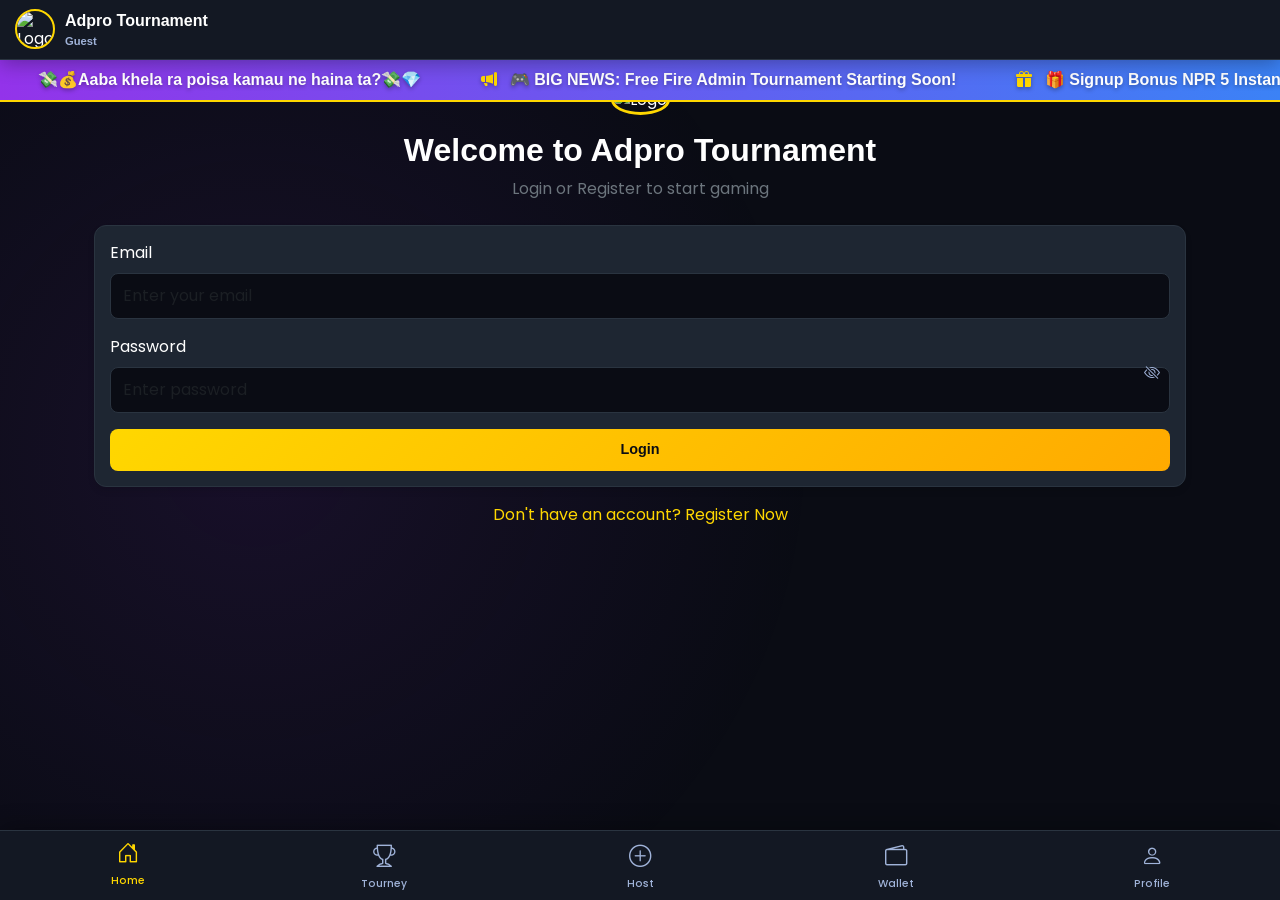
==== commit b771cdfd: "Update index.html" ====
--- a/index.html
+++ b/index.html
@@ -22,11 +22,12 @@
     <!-- Auto-scrolling Announcement Banner -->
     <div class="announcement-banner">
         <div class="announcement-content">
-            <span><i class="bi bi-megaphone-fill"></i> 🎮 BIG NEWS: Free Fire Tournament Starting Soon! Prize Pool NPR 100</span>
+            <span><i class="bi bi megaphone-fill" ></i> 💸💰Aaba khela ra poisa kamau ne haina ta?💸💎</span>
+            <span><i class="bi bi-megaphone-fill"></i> 🎮 BIG NEWS: Free Fire Admin Tournament Starting Soon!</span>
             <span><i class="bi bi-gift-fill"></i> 🎁 Signup Bonus NPR 5 Instant Credit</span>
             <span><i class="bi bi-people-fill"></i> 👥 1v1, 2v2, 3v3, 4v4, 5v5, 6v6 Matches Available</span>
-            <span><i class="bi bi-trophy-fill"></i> 🏆 Admin Tournament: 48 Players | Winner Takes All</span>
-            <span><i class="bi bi-clock-history"></i> ⏰ Withdrawals processed by 10:00 PM daily</span>
+            <span><i class="bi bi-trophy-fill"></i> 🏆 Admin Tournament: 48 Players |Br and other Tournament</span>
+            <span><i class="bi bi-clock-history"></i> ⏰ Withdrawals processed by 10:30 PM daily</span>
         </div>
     </div>
 
@@ -83,8 +84,8 @@
                 <div id="signupFormContainer" style="display: none;">
                     <form id="signupForm" class="custom-card">
                         <div class="mb-3">
-                            <label class="form-label">Full Name</label>
-                            <input type="text" class="form-control" id="signupName" placeholder="Enter your name" required>
+                            <label class="form-label">Full Game Name</label>
+                            <input type="text" class="form-control" id="signupName" placeholder="Enter your Game name" required>
                         </div>
                         <div class="mb-3">
                             <label class="form-label">Email</label>
@@ -256,6 +257,22 @@
                         <input type="number" class="khel-field-input" id="hostFee" min="10" max="1000" value="10" required>
                     </div>
 
+                    <!-- NEW: Team Size -->
+                    <div class="khel-field-group">
+                        <label class="khel-field-label">Team Size</label>
+                        <select class="khel-field-input" id="hostTeamSize" required>
+                            <option value="1">Solo (1 player per team)</option>
+                            <option value="2">Duo (2 players per team)</option>
+                            <option value="4">Squad (4 players per team)</option>
+                        </select>
+                    </div>
+
+                    <!-- NEW: Match Date & Time -->
+                    <div class="khel-field-group">
+                        <label class="khel-field-label">Match Date & Time</label>
+                        <input type="datetime-local" class="khel-field-input" id="hostMatchDateTime" required>
+                    </div>
+
                     <div class="khel-error" id="khelBalanceError">
                         Insufficient balance to host this match
                     </div>
@@ -264,12 +281,19 @@
                 </form>
             </div>
         </section>
-
-        <!-- ========== ADMIN TOURNAMENT SECTION (redesigned) ========== -->
+        <!-- ========== ADMIN TOURNAMENT SECTION ========== -->
         <section id="br-section" class="section">
             <h2 class="section-title"><i class="bi bi-people-fill"></i> Admin Tournaments</h2>
 
-            <!-- Tabs -->
+            <!-- Mode Filters -->
+            <div class="d-flex gap-2 mb-2 flex-wrap">
+                <button class="btn-custom btn-custom-secondary flex-grow-1 active" data-admin-mode="all">All</button>
+                <button class="btn-custom btn-custom-secondary flex-grow-1" data-admin-mode="Solo">Solo</button>
+                <button class="btn-custom btn-custom-secondary flex-grow-1" data-admin-mode="Duo">Duo</button>
+                <button class="btn-custom btn-custom-secondary flex-grow-1" data-admin-mode="Squad">Squad</button>
+            </div>
+
+            <!-- Status Tabs -->
             <div class="d-flex gap-2 mb-3">
                 <button class="btn-custom btn-custom-secondary flex-grow-1 active" data-admin-status="upcoming">Upcoming</button>
                 <button class="btn-custom btn-custom-secondary flex-grow-1" data-admin-status="ongoing">Ongoing</button>
@@ -301,9 +325,15 @@
                             <label class="form-label">Entry Fee (NPR)</label>
                             <input type="number" class="form-control" id="adminEntryFee" min="10" value="50" required>
                         </div>
+                        <!-- Prize pool removed, replaced with distribution type -->
                         <div class="col-md-6 mb-3">
-                            <label class="form-label">Prize Pool (NPR)</label>
-                            <input type="number" class="form-control" id="adminPrizePool" min="0" value="100" required>
+                            <label class="form-label">Distribution Type</label>
+                            <select class="form-select" id="adminDistributionType" required>
+                                <option value="Winner Takes All">Winner Takes All</option>
+                                <option value="1st 2.5x, 2nd-10th 2x">1st 2.5x, 2nd-10th 2x</option>
+                                <option value="Top 3: 60%,30%,10%">Top 3: 60%,30%,10%</option>
+                                <option value="Custom">Custom</option>
+                            </select>
                         </div>
                         <div class="col-md-6 mb-3">
                             <label class="form-label">Max Players</label>
@@ -317,9 +347,9 @@
                     <button type="submit" class="btn-custom btn-custom-accent w-100">Create Tournament</button>
                 </form>
             </div>
-    </section>
-
-                <!-- ========== RESULT SUBMISSION SECTION ========== -->
+        </section>
+
+        <!-- ========== RESULT SUBMISSION SECTION ========== -->
         <section id="result-section" class="section">
             <h2 class="section-title"><i class="bi bi-check-circle"></i> Submit Result</h2>
             <div class="custom-card mb-3">
@@ -332,12 +362,10 @@
                     <p>Click to upload winning screenshot</p>
                     <input type="file" id="resultFileInput" accept="image/*" style="display: none;">
                 </div>
-
                 <div id="resultPreviewContainer" style="display: none;" class="text-center">
                     <img src="" alt="Preview" class="preview-image" id="resultPreview">
                     <button class="btn-custom btn-custom-danger mt-2" id="removeResultBtn">Remove</button>
                 </div>
-
                 <div class="d-flex gap-2 mt-3">
                     <button class="btn-custom btn-custom-success flex-grow-1" id="winBtn">I Won</button>
                     <button class="btn-custom btn-custom-danger flex-grow-1" id="lostBtn">I Lost</button>
@@ -356,7 +384,7 @@
                     <div>
                         <small class="text-secondary">Deposit</small>
                         <h5 class="text-info">NPR <span id="walletDeposit">0</span></h5>
-        </div>
+                    </div>
                     <div>
                         <small class="text-secondary">Winning</small>
                         <h5 class="text-success">NPR <span id="walletWinning">0</span></h5>
@@ -410,7 +438,7 @@
             </div>
         </section>
 
-        <!-- ========== PROFILE SECTION (with complaint form) ========== -->
+        <!-- ========== PROFILE SECTION ========== -->
         <section id="profile-section" class="section">
             <div class="custom-card text-center">
                 <img src="" alt="Avatar" class="rounded-circle mb-3" style="width: 80px; height: 80px; border: 3px solid var(--accent-color); object-fit: cover;" id="profileAvatar">
@@ -420,13 +448,14 @@
                 <div class="custom-card mt-3">
                     <h6>Follow Us</h6>
                     <div class="social-icons">
-                        <a href="https://youtube.com" target="_blank" class="social-icon"><i class="fab fa-youtube"></i></a>
+                        <a href="https://youtube.com/@adprox-tournament?si=YjSt46ZbFRwqWWWE" target="_blank" class="social-icon"><i class="fab fa-youtube"></i></a>
                         <a href="https://m.me" target="_blank" class="social-icon"><i class="fab fa-facebook-messenger"></i></a>
                         <a href="https://tiktok.com" target="_blank" class="social-icon"><i class="fab fa-tiktok"></i></a>
-                        <a href="https://wa.me" target="_blank" class="social-icon"><i class="fab fa-whatsapp"></i></a>
-                    </div>
-                </div>
-
+                        <a href="https://www.instagram.com/adprox_tournament?igsh=MXZ5MG9tZzhza2d6MQ==" target="_blank" class="social-icon">
+                            <i class="fab fa-instagram"></i>
+                        </a>        
+                    </div>
+                </div>
                 <div class="d-flex justify-content-center gap-2 mb-2">
                     <span class="badge bg-warning text-dark"><i class="bi bi-star-fill"></i> 4.5 (23 ratings)</span>
                 </div>
@@ -557,8 +586,7 @@
                 <h4 class="mb-0">Tournament Rules</h4>
             </div>
             <div class="rules-container">
-                <!--rules of all game-->
-    <div class="rules-section">
+                <div class="rules-section">
         <h4 class="section-title">General Rules</h4>
 
         <div class="rule-item">
@@ -714,7 +742,7 @@
 
         <div class="rule-item">
             <div class="rule-icon"><i class="bi bi-check-circle-fill"></i></div>
-            <div>
+          <div>
                 <h6>Hero Selection</h6>
                 <p class="text-secondary small">Matches will be Standard Ranked/Unranked, as per tournament announcement.</p>
             </div>
@@ -749,8 +777,9 @@
             </div>
         </div>
     </div>
-
-</section>
+            </div>
+        </section>
+
         <!-- ========== TERMS SECTION ========== -->
         <section id="terms-section" class="section">
             <div class="d-flex align-items-center gap-2 mb-3">
@@ -760,7 +789,7 @@
                 <h4 class="mb-0">Terms & Conditions</h4>
             </div>
             <div class="rules-container">
-                <!-- terms items -->
+                <!-- terms content (unchanged) -->
                 <div class="rule-item">
     <div class="rule-icon"><i class="bi bi-check-circle-fill"></i></div>
     <div>
@@ -803,60 +832,11 @@
         <p class="text-secondary small">For any queries, contact support at support@adprotournament.com or via the complaint form in your profile.</p>
     </div>
 </div>
-            </div>
-        </section>
-
-        <!-- ========== LEADERBOARD SECTION ========== -->
-        <section id="leaderboard-section" class="section">
-            <h2 class="section-title"><i class="bi bi-trophy"></i> Leaderboard</h2>
-            <div class="d-flex gap-2 mb-3">
-                <button class="btn-custom btn-custom-secondary flex-grow-1 active" data-leaderboard="weekly">Weekly</button>
-                <button class="btn-custom btn-custom-secondary flex-grow-1" data-leaderboard="monthly">Monthly</button>
-            </div>
-            <div id="leaderboardContainer" class="custom-card"></div>
         </section>
 
         <!-- ========== ADMIN PANEL SECTION ========== -->
         <section id="admin-section" class="section">
             <h2 class="section-title"><i class="bi bi-shield-lock"></i> Admin Panel</h2>
-
-            <div class="custom-card mb-4">
-                <h5>Create Admin Tournament</h5>
-                <form id="adminCreateTournamentForm">
-                    <div class="row">
-                        <div class="col-md-6 mb-3">
-                            <label class="form-label">Game</label>
-                            <select class="form-select" id="adminGameSelect" required>
-                                <option value="freefire">Free Fire</option>
-                                <option value="pubg">PUBG Mobile</option>
-                                <option value="cod">COD Mobile</option>
-                                <option value="mobilelegend">Mobile Legends</option>
-                            </select>
-                        </div>
-                        <div class="col-md-6 mb-3">
-                            <label class="form-label">Match Date & Time</label>
-                            <input type="datetime-local" class="form-control" id="adminMatchDateTime" required>
-                        </div>
-                        <div class="col-md-6 mb-3">
-                            <label class="form-label">Entry Fee (NPR)</label>
-                            <input type="number" class="form-control" id="adminEntryFee" min="10" value="50" required>
-                        </div>
-                        <div class="col-md-6 mb-3">
-                            <label class="form-label">Prize Pool (NPR)</label>
-                            <input type="number" class="form-control" id="adminPrizePool" min="0" value="100" required>
-                        </div>
-                        <div class="col-md-6 mb-3">
-                            <label class="form-label">Max Players</label>
-                            <input type="number" class="form-control" id="adminMaxPlayers" min="2" value="48" required>
-                        </div>
-                        <div class="col-12 mb-3">
-                            <label class="form-label">Tournament Name</label>
-                            <input type="text" class="form-control" id="adminTournamentName" placeholder="e.g., FreeFire Full Match" required>
-                        </div>
-                    </div>
-                    <button type="submit" class="btn-custom btn-custom-accent w-100">Create Tournament</button>
-                </form>
-            </div>
 
             <!-- Tabs -->
             <ul class="nav nav-tabs mb-3" id="adminTabs" role="tablist">
@@ -883,6 +863,9 @@
                 <div class="tab-pane fade" id="reports" role="tabpanel">
                     <div id="adminReportsList" class="custom-card"></div>
                 </div>
+                <div class="tab-pane fade" id="reports" role="tabpanel">
+                    <div id="adminReportsList" class="custom-card"></div>
+                </div>
                 <div class="tab-pane fade" id="complaints" role="tabpanel">
                     <div id="adminComplaintsList" class="custom-card"></div>
                 </div>
@@ -909,6 +892,7 @@
     </div>
 
     <!-- ========== MODALS ========== -->
+
     <!-- Referral Modal -->
     <div class="modal fade" id="referralModal" tabindex="-1">
         <div class="modal-dialog">
@@ -1024,7 +1008,7 @@
         </div>
     </div>
 
-                <!-- Add Money Modal -->
+    <!-- Add Money Modal (static QR removed) -->
     <div class="modal fade" id="addMoneyModal" tabindex="-1">
         <div class="modal-dialog">
             <div class="modal-content">
@@ -1039,12 +1023,10 @@
                         <small id="amountHelp" class="text-secondary">Amount is valid</small>
                     </div>
                     <button class="btn-custom btn-custom-primary w-100 mb-3" id="generateQrBtn">Generate QR Code</button>
-                    <div class="text-center mb-3">
-    <img src="https://i.ibb.co/8L07SwKh/IMG-20260222-180756.jpg" alt="eSewa QR" style="width:200px; height:200px; border-radius:12px;">
-    <p class="small text-secondary mt-2">Scan this eSewa QR to pay</p>
-    <h6>Please add your name Adprox-tournament name in esewa remarks</h6>
-</div>  
-<div class="upload-area" id="paymentUploadArea">
+                    <div id="qrContainer" style="display:none;" class="text-center mb-3">
+                        <div id="qrCode"></div>
+                    </div>
+                    <div class="upload-area" id="paymentUploadArea">
                         <i class="bi bi-cloud-upload"></i>
                         <p>Upload payment screenshot</p>
                         <input type="file" id="paymentFileInput" accept="image/*" style="display: none;">
@@ -1144,26 +1126,29 @@
         </div>
     </div>
 
-    <!-- Delete Confirmation Modal -->
-    <div class="modal fade" id="deleteConfirmModal" tabindex="-1">
+    <!-- Delete Options Modal (NEW) -->
+    <div class="modal fade" id="deleteOptionsModal" tabindex="-1">
         <div class="modal-dialog">
             <div class="modal-content">
                 <div class="modal-header">
-                    <h5 class="modal-title">Confirm Delete</h5>
-                    <button type="button" class="btn-close btn-close-white" data-bs-dismiss="modal"></button>
+                    <h5 class="modal-title">Delete Tournament</h5>
+                     <button type="button" class="btn-close btn-close-white" data-bs-dismiss="modal"></button>
                 </div>
                 <div class="modal-body">
-                    <p>Are you sure you want to cancel this tournament?</p>
-                </div>
-                <div class="modal-footer">
-                    <button type="button" class="btn-custom btn-custom-secondary" data-bs-dismiss="modal">No</button>
-                    <button type="button" class="btn-custom btn-custom-danger" id="confirmDeleteBtn">Yes, Delete</button>
-                </div>
-            </div>
-        </div>
-    </div>
-
-    <!-- Report Modal -->
+                    <p>How would you like to proceed?</p>
+                    <div class="d-grid gap-2">
+                        <button class="btn-custom btn-custom-success" id="deleteWithRefundBtn">
+                            <i class="bi bi-arrow-repeat"></i> Cancel with Refund
+                        </button>
+                        <button class="btn-custom btn-custom-danger" id="deleteWithoutRefundBtn">
+                            <i class="bi bi-trash"></i> Delete without Refund (Admin only)
+                        </button>
+                    </div>
+                </div>
+            </div>
+        </div>
+    </div>
+    <!-- ENHANCED REPORT MODAL (with radio options and file upload) -->
     <div class="modal fade" id="reportModal" tabindex="-1">
         <div class="modal-dialog">
             <div class="modal-content">
@@ -1172,12 +1157,49 @@
                     <button type="button" class="btn-close btn-close-white" data-bs-dismiss="modal"></button>
                 </div>
                 <div class="modal-body">
-                    <input type="hidden" id="reportMatchId">
-                    <input type="hidden" id="reportUserId">
-                    <div class="mb-3">
-                        <label class="form-label">Reason</label>
-                        <textarea class="form-control" id="reportReason" rows="3" placeholder="Describe the issue..."></textarea>
-                    </div>
+                    <form>
+                        <div class="mb-3">
+                            <label class="form-label">Select Reason</label>
+                            <div>
+                                <div class="form-check">
+                                    <input class="form-check-input" type="radio" name="reportReasonOption" id="reason1" value="Player did not arrive on time">
+                                    <label class="form-check-label" for="reason1">Player did not arrive on time</label>
+                                </div>
+                                <div class="form-check">
+                                    <input class="form-check-input" type="radio" name="reportReasonOption" id="reason2" value="Hacker or panel user">
+                                    <label class="form-check-label" for="reason2">Hacker or panel user</label>
+                                </div>
+                                <div class="form-check">
+                                    <input class="form-check-input" type="radio" name="reportReasonOption" id="reason3" value="UID/Name mismatch">
+                                    <label class="form-check-label" for="reason3">UID/Name mismatch</label>
+                                </div>
+                                <div class="form-check">
+                                    <input class="form-check-input" type="radio" name="reportReasonOption" id="reason4" value="Room ID mismatch">
+                                    <label class="form-check-label" for="reason4">Room ID mismatch</label>
+                                </div>
+                                <div class="form-check">
+                                    <input class="form-check-input" type="radio" name="reportReasonOption" id="reason5" value="Other">
+                                    <label class="form-check-label" for="reason5">Other</label>
+                                </div>
+                            </div>
+                        </div>
+                        <div class="mb-3">
+                            <label class="form-label">Or enter custom reason</label>
+                            <textarea class="form-control" id="reportReason" rows="2" placeholder="Describe the issue..."></textarea>
+                        </div>
+                        <div class="mb-3">
+                            <label class="form-label">Screenshot (optional)</label>
+                            <div class="upload-area" id="reportUploadArea">
+                                <i class="bi bi-image"></i>
+                                <p>Click to upload screenshot</p>
+                                <input type="file" id="reportFileInput" accept="image/*" style="display: none;">
+                            </div>
+                            <div id="reportPreviewContainer" style="display:none;" class="text-center">
+                                <img src="" alt="Preview" class="preview-image" id="reportPreview">
+                                <button type="button" class="btn-custom btn-custom-danger mt-2" id="removeReportBtn">Remove</button>
+                            </div>
+                        </div>
+                    </form>
                 </div>
                 <div class="modal-footer">
                     <button type="button" class="btn-custom btn-custom-secondary" data-bs-dismiss="modal">Cancel</button>
@@ -1234,6 +1256,34 @@
         </div>
     </div>
 
+    <!-- Win Screenshot Upload Modal -->
+    <div class="modal fade" id="winScreenshotModal" tabindex="-1">
+        <div class="modal-dialog">
+            <div class="modal-content">
+                <div class="modal-header">
+                    <h5 class="modal-title">Upload Winning Screenshot</h5>
+                    <button type="button" class="btn-close btn-close-white" data-bs-dismiss="modal"></button>
+                </div>
+                <div class="modal-body">
+                    <div class="upload-area" id="winUploadArea">
+                        <i class="bi bi-cloud-upload"></i>
+                        <p>Click to upload screenshot</p>
+                        <input type="file" id="winFileInput" accept="image/*" style="display: none;">
+                    </div>
+                    <div id="winPreviewContainer" style="display:none;" class="text-center">
+                        <img src="" alt="Preview" class="preview-image" id="winPreview">
+                        <button class="btn-custom btn-custom-danger mt-2" id="removeWinBtn">Remove</button>
+                    </div>
+                    <div id="winUploadStatus" class="alert" style="display: none;"></div>
+                </div>
+                <div class="modal-footer">
+                    <button type="button" class="btn-custom btn-custom-secondary" data-bs-dismiss="modal">Cancel</button>
+                    <button type="button" class="btn-custom btn-custom-accent" id="submitWinScreenshotBtn">Submit</button>
+                </div>
+            </div>
+        </div>
+    </div>
+
     <script src="https://cdn.jsdelivr.net/npm/bootstrap@5.3.3/dist/js/bootstrap.bundle.min.js"></script>
     <script src="https://cdn.jsdelivr.net/npm/swiper@11/swiper-bundle.min.js"></script>
     <script src="https://www.gstatic.com/firebasejs/9.22.0/firebase-app-compat.js"></script>
--- a/style.css
+++ b/style.css
@@ -0,0 +1,1282 @@
+/* --- Premium Gaming Theme --- */
+:root {
+    --primary-bg: #0a0c14;
+    --secondary-bg: #151a24;
+    --card-bg: #1e2632;
+    --text-primary: #ffffff;
+    --text-secondary: #a0b3d9;
+    --accent-color: #ffd700;
+    --accent-gradient: linear-gradient(135deg, #ffd700, #ffaa00);
+    --primary-button-bg: #3b82f6;
+    --border-color: #2a3440;
+    --success-color: #10b981;
+    --danger-color: #ef4444;
+    --warning-color: #f59e0b;
+    --info-color: #3b82f6;
+    --purple-glow: #9333ea;
+    --bottom-nav-bg: #151a24;
+    --live-color: #ef4444;
+    --upcoming-color: #10b981;
+    --completed-color: #6b7280;
+}
+
+* { 
+    margin: 0; 
+    padding: 0; 
+    box-sizing: border-box; 
+}
+
+html { 
+    font-size: 16px; 
+    scroll-behavior: smooth; 
+}
+
+body {
+    font-family: 'Poppins', sans-serif;
+    background-color: var(--primary-bg);
+    color: var(--text-primary);
+    padding-top: 70px;
+    padding-bottom: 75px;
+    min-height: 100vh;
+    overscroll-behavior-y: contain;
+    position: relative;
+    line-height: 1.5;
+}
+
+body::before {
+    content: '';
+    position: fixed;
+    top: 0;
+    left: 0;
+    right: 0;
+    bottom: 0;
+    background: radial-gradient(circle at 20% 50%, rgba(147, 51, 234, 0.1) 0%, transparent 50%);
+    pointer-events: none;
+    z-index: -1;
+}
+
+a { 
+    color: var(--accent-color); 
+    text-decoration: none; 
+    transition: color 0.2s ease;
+}
+
+a:hover { 
+    color: #ffaa00; 
+}
+
+.main-content { 
+    padding: 15px; 
+}
+
+.section { 
+    display: none; 
+    animation: fadeInUp 0.4s ease-out; 
+}
+
+.section.active { 
+    display: block; 
+}
+
+@keyframes fadeInUp {
+    from { 
+        opacity: 0; 
+        transform: translateY(20px); 
+    }
+    to { 
+        opacity: 1; 
+        transform: translateY(0); 
+    }
+}
+
+/* Auto-scrolling Announcement Banner */
+.announcement-banner {
+    position: fixed;
+    top: 60px;
+    left: 0;
+    right: 0;
+    background: linear-gradient(90deg, #9333ea, #3b82f6, #9333ea);
+    background-size: 200% 100%;
+    animation: gradientShift 5s ease infinite;
+    color: white;
+    padding: 8px 0;
+    z-index: 999;
+    overflow: hidden;
+    border-bottom: 2px solid var(--accent-color);
+}
+
+@keyframes gradientShift {
+    0% { background-position: 0% 50%; }
+    50% { background-position: 100% 50%; }
+    100% { background-position: 0% 50%; }
+}
+
+.announcement-content {
+    display: flex;
+    white-space: nowrap;
+    animation: scrollAnnouncement 25s linear infinite;
+}
+
+.announcement-content span {
+    padding: 0 30px;
+    font-weight: 600;
+    text-shadow: 0 2px 4px rgba(0,0,0,0.3);
+}
+
+.announcement-content i {
+    margin-right: 8px;
+    color: var(--accent-color);
+}
+
+@keyframes scrollAnnouncement {
+    0% { transform: translateX(100%); }
+    100% { transform: translateX(-100%); }
+}
+
+/* Header */
+.app-header {
+    position: fixed;
+    top: 0;
+    left: 0;
+    width: 100%;
+    height: 60px;
+    background: rgba(21, 26, 36, 0.95);
+    backdrop-filter: blur(10px);
+    display: flex;
+    align-items: center;
+    justify-content: space-between;
+    padding: 0 15px;
+    box-shadow: 0 4px 20px rgba(0,0,0,0.3);
+    z-index: 1000;
+    border-bottom: 1px solid var(--border-color);
+}
+
+.header-left { 
+    display: flex; 
+    align-items: center; 
+    gap: 10px; 
+}
+
+.header-logo { 
+    width: 40px; 
+    height: 40px; 
+    border-radius: 50%; 
+    border: 2px solid var(--accent-color); 
+    object-fit: cover; 
+}
+
+.header-title { 
+    font-size: 1rem; 
+    font-weight: 600; 
+}
+
+.header-title span { 
+    font-size: 0.7rem; 
+    color: var(--text-secondary); 
+    display: block; 
+}
+
+.wallet-chip {
+    background: var(--accent-gradient);
+    color: var(--primary-bg);
+    padding: 6px 12px;
+    border-radius: 30px;
+    display: flex;
+    align-items: center;
+    font-size: 0.85rem;
+    font-weight: 700;
+    border: none;
+    box-shadow: 0 2px 8px rgba(250,204,21,0.3);
+    cursor: pointer;
+    transition: all 0.2s ease;
+}
+
+.wallet-chip:hover {
+    transform: scale(1.05);
+}
+
+/* Hero Slider */
+.hero-slider {
+    margin-bottom: 25px;
+    border-radius: 16px;
+    overflow: hidden;
+    position: relative;
+    box-shadow: 0 10px 30px rgba(0,0,0,0.5);
+    height: 200px;
+}
+
+.hero-slider .swiper {
+    width: 100%;
+    height: 100%;
+}
+
+.hero-slider .swiper-slide {
+    position: relative;
+    height: 200px;
+    width: 100%;
+}
+
+.hero-slider .swiper-slide img {
+    width: 100%;
+    height: 100%;
+    object-fit: cover;
+    display: block;
+}
+
+.hero-slider .slide-overlay {
+    position: absolute;
+    bottom: 0;
+    left: 0;
+    right: 0;
+    background: linear-gradient(to top, rgba(0,0,0,0.8), transparent);
+    padding: 20px;
+    color: white;
+}
+
+.hero-slider .slide-title {
+    font-size: 1.4rem;
+    font-weight: 700;
+    margin-bottom: 5px;
+    text-shadow: 0 2px 4px rgba(0,0,0,0.5);
+}
+
+.hero-slider .slide-subtitle {
+    font-size: 0.9rem;
+    opacity: 0.9;
+}
+
+.hero-slider .swiper-pagination-bullet {
+    background: var(--accent-color);
+    width: 10px;
+    height: 10px;
+}
+
+.hero-slider .swiper-pagination-bullet-active {
+    background: white;
+}
+
+/* Section Title */
+.section-title {
+    font-size: 1.2rem;
+    font-weight: 700;
+    margin-bottom: 15px;
+    color: var(--text-primary);
+    display: flex;
+    align-items: center;
+    gap: 8px;
+}
+
+.section-title i {
+    color: var(--accent-color);
+    font-size: 1.4rem;
+}
+
+/* Game Cards */
+.game-grid {
+    display: grid;
+    grid-template-columns: repeat(2, 1fr);
+    gap: 12px;
+    margin-bottom: 20px;
+}
+
+.game-card {
+    background: var(--card-bg);
+    border-radius: 12px;
+    overflow: hidden;
+    border: 1px solid var(--border-color);
+    cursor: pointer;
+    transition: all 0.2s ease;
+}
+
+.game-card:hover { 
+    transform: translateY(-4px); 
+    box-shadow: 0 8px 16px rgba(0,0,0,0.2);
+    border-color: var(--accent-color);
+}
+
+.game-card img { 
+    width: 100%; 
+    height: 120px; 
+    object-fit: cover;
+    display: block;
+}
+
+.game-card span { 
+    display: block; 
+    padding: 10px; 
+    text-align: center; 
+    font-weight: 600;
+    background: var(--card-bg);
+}
+
+/* Tournament Card */
+.tournament-card {
+    background: var(--card-bg);
+    border-radius: 16px;
+    padding: 16px;
+    margin-bottom: 15px;
+    border: 1px solid var(--border-color);
+    transition: all 0.3s ease;
+}
+
+.tournament-card:hover {
+    transform: translateY(-3px);
+    border-color: var(--accent-color);
+    box-shadow: 0 8px 20px rgba(255, 215, 0, 0.1);
+}
+
+.tournament-image {
+    width: 100%;
+    height: 150px;
+    object-fit: contain;
+    border-radius: 12px;
+    margin-bottom: 12px;
+    background: var(--primary-bg);
+    padding: 20px;
+}
+
+.tournament-header {
+    display: flex;
+    justify-content: space-between;
+    align-items: center;
+    margin-bottom: 12px;
+}
+
+.tournament-badge {
+    background: rgba(255,215,0,0.1);
+    color: var(--accent-color);
+    padding: 4px 12px;
+    border-radius: 20px;
+    font-size: 0.7rem;
+    font-weight: 600;
+    border: 1px solid var(--accent-color);
+}
+
+.status-badge {
+    display: inline-block;
+    padding: 4px 12px;
+    border-radius: 20px;
+    font-size: 0.75rem;
+    font-weight: 600;
+}
+
+.status-live {
+    background: rgba(239, 68, 68, 0.2);
+    color: var(--live-color);
+    border: 1px solid var(--live-color);
+    animation: pulse 1.5s infinite;
+}
+
+.status-waiting {
+    background: rgba(255, 215, 0, 0.2);
+    color: var(--accent-color);
+    border: 1px solid var(--accent-color);
+}
+
+.status-completed {
+    background: rgba(107, 114, 128, 0.2);
+    color: var(--completed-color);
+    border: 1px solid var(--completed-color);
+}
+
+@keyframes pulse {
+    0% { opacity: 1; }
+    50% { opacity: 0.7; }
+    100% { opacity: 1; }
+}
+
+/* Progress Bar */
+.progress {
+    height: 8px;
+    background: var(--primary-bg);
+    border-radius: 4px;
+    overflow: hidden;
+    margin: 10px 0;
+}
+
+.progress-bar { 
+    background: var(--accent-gradient);
+    transition: width 0.3s ease;
+}
+
+/* Match Full Badge */
+.match-full-badge {
+    background: var(--danger-color);
+    color: white;
+    padding: 4px 8px;
+    border-radius: 4px;
+    font-size: 0.7rem;
+    font-weight: 600;
+}
+
+/* Countdown Timer */
+.countdown {
+    font-size: 0.9rem;
+    color: var(--accent-color);
+    font-weight: 600;
+    padding: 5px 0;
+}
+
+/* Host Info */
+.host-info {
+    display: flex;
+    align-items: center;
+    gap: 10px;
+    margin: 10px 0;
+    padding: 8px;
+    background: rgba(255,255,255,0.05);
+    border-radius: 8px;
+}
+
+.host-avatar {
+    width: 35px;
+    height: 35px;
+    border-radius: 50%;
+    object-fit: cover;
+    border: 2px solid var(--accent-color);
+    background: var(--secondary-bg);
+}
+
+.host-details {
+    flex: 1;
+}
+
+.host-name {
+    font-size: 0.9rem;
+    font-weight: 600;
+    color: var(--text-primary);
+}
+
+.host-label {
+    font-size: 0.7rem;
+    color: var(--text-secondary);
+}
+
+/* Room details box */
+.room-details {
+    background: var(--primary-bg);
+    border-radius: 12px;
+    padding: 12px;
+    margin: 10px 0;
+    border: 1px solid var(--accent-color);
+}
+
+.room-details .input-group {
+    display: flex;
+    margin-bottom: 8px;
+}
+
+.room-details .input-group input {
+    flex: 1;
+    background: var(--card-bg);
+    border: 1px solid var(--border-color);
+    color: var(--text-primary);
+    padding: 8px;
+    border-radius: 8px 0 0 8px;
+}
+
+.room-details .input-group button {
+    background: var(--accent-gradient);
+    border: none;
+    color: var(--primary-bg);
+    padding: 8px 12px;
+    border-radius: 0 8px 8px 0;
+    font-weight: 600;
+    cursor: pointer;
+  }
+/* Custom Card */
+.custom-card {
+    background-color: var(--card-bg);
+    border-radius: 12px;
+    padding: 15px;
+    margin-bottom: 15px;
+    box-shadow: 0 4px 6px rgba(0,0,0,0.1);
+    border: 1px solid var(--border-color);
+}
+
+/* Button Styles */
+.btn-custom {
+    border-radius: 8px;
+    font-size: 0.9rem;
+    font-weight: 600;
+    padding: 10px 16px;
+    border: none;
+    display: inline-flex;
+    align-items: center;
+    justify-content: center;
+    gap: 8px;
+    transition: all 0.2s ease;
+    cursor: pointer;
+}
+
+.btn-custom:disabled {
+    opacity: 0.5;
+    cursor: not-allowed;
+}
+
+.btn-custom-primary {
+    background: var(--primary-button-bg);
+    color: white;
+}
+
+.btn-custom-primary:hover:not(:disabled) { 
+    background: #2563eb; 
+    transform: translateY(-2px); 
+}
+
+.btn-custom-accent {
+    background: var(--accent-gradient);
+    color: var(--primary-bg);
+    font-weight: 700;
+}
+
+.btn-custom-accent:hover:not(:disabled) { 
+    filter: brightness(1.1); 
+    transform: translateY(-2px); 
+}
+
+.btn-custom-success {
+    background: var(--success-color);
+    color: white;
+}
+
+.btn-custom-success:hover:not(:disabled) { 
+    background: #0d9488; 
+}
+
+.btn-custom-danger {
+    background: var(--danger-color);
+    color: white;
+}
+
+.btn-custom-danger:hover:not(:disabled) { 
+    background: #dc2626; 
+}
+
+.btn-custom-secondary {
+    background: var(--secondary-bg);
+    color: var(--text-primary);
+    border: 1px solid var(--border-color);
+}
+
+.btn-custom-secondary:hover:not(:disabled) {
+    background: var(--card-bg);
+    border-color: var(--accent-color);
+}
+
+.btn-custom-secondary.active {
+    background: var(--accent-gradient);
+    color: var(--primary-bg);
+    border-color: var(--accent-color);
+}
+
+/* Bottom Navigation */
+.bottom-nav {
+    position: fixed;
+    bottom: 0;
+    left: 0;
+    width: 100%;
+    height: 70px;
+    background: rgba(21, 26, 36, 0.95);
+    backdrop-filter: blur(10px);
+    display: flex;
+    justify-content: space-around;
+    align-items: center;
+    box-shadow: 0 -4px 20px rgba(0,0,0,0.3);
+    z-index: 1000;
+    border-top: 1px solid var(--border-color);
+}
+
+.nav-item {
+    display: flex;
+    flex-direction: column;
+    align-items: center;
+    color: var(--text-secondary);
+    text-decoration: none;
+    flex: 1;
+    padding: 8px 0;
+    transition: all 0.2s ease;
+    background: none;
+    border: none;
+    cursor: pointer;
+}
+
+.nav-item i { 
+    font-size: 1.4rem; 
+    margin-bottom: 2px; 
+}
+
+.nav-item span { 
+    font-size: 0.65rem; 
+    font-weight: 500; 
+}
+
+.nav-item.active { 
+    color: var(--accent-color); 
+    transform: translateY(-3px); 
+}
+
+/* Khelmela style adjustments */
+.khel-host-card {
+    background-color: var(--card-bg);
+    border-radius: 16px;
+    padding: 20px;
+    margin-bottom: 15px;
+    border: 1px solid var(--border-color);
+}
+
+.khel-header {
+    display: flex;
+    align-items: center;
+    justify-content: space-between;
+    margin-bottom: 15px;
+    padding-bottom: 10px;
+    border-bottom: 1px solid var(--border-color);
+}
+
+.khel-user {
+    display: flex;
+    align-items: center;
+    gap: 10px;
+}
+
+.khel-user-avatar {
+    width: 40px;
+    height: 40px;
+    border-radius: 50%;
+    object-fit: cover;
+    border: 2px solid var(--accent-color);
+}
+
+.khel-user-name {
+    font-weight: 600;
+}
+
+.khel-user-role {
+    font-size: 0.8rem;
+    color: var(--text-secondary);
+}
+
+.khel-balance {
+    background: var(--primary-bg);
+    padding: 6px 12px;
+    border-radius: 30px;
+    font-weight: 700;
+    color: var(--accent-color);
+    border: 1px solid var(--accent-color);
+}
+
+.khel-banner {
+    background: linear-gradient(90deg, #9333ea, #3b82f6);
+    border-radius: 12px;
+    padding: 12px;
+    margin-bottom: 20px;
+    text-align: center;
+    font-weight: 600;
+    color: white;
+    text-shadow: 0 1px 2px rgba(0,0,0,0.3);
+}
+
+.khel-field-group {
+    margin-bottom: 18px;
+}
+
+.khel-field-label {
+    display: block;
+    margin-bottom: 5px;
+    font-weight: 500;
+    color: var(--text-secondary);
+    font-size: 0.9rem;
+}
+
+.khel-field-input {
+    width: 100%;
+    padding: 12px 15px;
+    background: var(--primary-bg);
+    border: 1px solid var(--border-color);
+    border-radius: 10px;
+    color: var(--text-primary);
+    font-size: 1rem;
+    transition: all 0.2s ease;
+}
+
+.khel-field-input:focus {
+    outline: none;
+    border-color: var(--accent-color);
+    box-shadow: 0 0 0 3px rgba(255,215,0,0.1);
+}
+
+.khel-error {
+    background: rgba(239, 68, 68, 0.15);
+    border: 1px solid var(--danger-color);
+    color: var(--danger-color);
+    padding: 10px 15px;
+    border-radius: 10px;
+    margin: 15px 0;
+    text-align: center;
+    font-weight: 500;
+    display: none;
+}
+
+.khel-create-btn {
+    background: var(--accent-gradient);
+    border: none;
+    border-radius: 40px;
+    padding: 14px;
+    font-weight: 700;
+    font-size: 1.1rem;
+    color: var(--primary-bg);
+    width: 100%;
+    cursor: pointer;
+    transition: transform 0.2s;
+    margin-top: 10px;
+}
+
+.khel-create-btn:hover:not(:disabled) {
+    transform: translateY(-2px);
+}
+
+.khel-create-btn:disabled {
+    opacity: 0.5;
+    cursor: not-allowed;
+}
+
+/* Form Controls */
+.form-control, .form-select {
+    background: var(--primary-bg);
+    border: 1px solid var(--border-color);
+    color: var(--text-primary);
+    border-radius: 8px;
+    padding: 10px 12px;
+    width: 100%;
+}
+
+.form-control:focus, .form-select:focus {
+    background: var(--primary-bg);
+    border-color: var(--accent-color);
+    color: var(--text-primary);
+    box-shadow: 0 0 0 3px rgba(250,204,21,0.25);
+    outline: none;
+}
+
+/* Password field with eye icon */
+.password-field {
+    position: relative;
+}
+
+.password-field input {
+    padding-right: 40px;
+}
+
+.password-toggle {
+    position: absolute;
+    right: 10px;
+    top: 50%;
+    transform: translateY(-50%);
+    cursor: pointer;
+    color: var(--text-secondary);
+    z-index: 10;
+}
+
+.password-toggle:hover {
+    color: var(--accent-color);
+}
+
+/* Upload Area */
+.upload-area {
+    border: 2px dashed var(--border-color);
+    border-radius: 12px;
+    padding: 20px;
+    text-align: center;
+    cursor: pointer;
+    transition: all 0.2s ease;
+    margin: 10px 0;
+}
+
+.upload-area:hover { 
+    border-color: var(--accent-color); 
+    background: rgba(250,204,21,0.1); 
+}
+
+.upload-area i { 
+    font-size: 2rem; 
+    color: var(--text-secondary); 
+}
+
+.preview-image { 
+    max-width: 100%; 
+    max-height: 200px; 
+    border-radius: 8px; 
+    margin-top: 10px; 
+    display: none; 
+}
+
+/* Modal */
+.modal-content {
+    background: var(--secondary-bg);
+    border: 1px solid var(--border-color);
+    border-radius: 16px;
+}
+
+.modal-header { 
+    border-bottom-color: var(--border-color); 
+}
+
+.modal-footer { 
+    border-top-color: var(--border-color); 
+}
+
+.btn-close-white { 
+    filter: invert(1); 
+}
+
+/* Toast Notification */
+.toast-notification {
+    position: fixed;
+    bottom: 80px;
+    left: 50%;
+    transform: translateX(-50%);
+    background: var(--secondary-bg);
+    color: white;
+    padding: 12px 24px;
+    border-radius: 50px;
+    box-shadow: 0 4px 20px rgba(0,0,0,0.3);
+    border-left: 4px solid var(--success-color);
+    z-index: 9999;
+    animation: slideUp 0.3s ease;
+    display: none;
+}
+
+@keyframes slideUp {
+    from { 
+        transform: translate(-50%, 20px); 
+        opacity: 0; 
+    }
+    to { 
+        transform: translate(-50%, 0); 
+        opacity: 1; 
+    }
+}
+
+/* Loader */
+#loader {
+    display: none;
+    position: fixed;
+    top: 0;
+    left: 0;
+    right: 0;
+    bottom: 0;
+    background: rgba(0,0,0,0.7);
+    z-index: 9999;
+    align-items: center;
+    justify-content: center;
+    color: white;
+    font-size: 20px;
+}
+
+.spinner {
+    border: 3px solid rgba(255,255,255,0.1);
+    border-top-color: var(--accent-color);
+    border-radius: 50%;
+    width: 40px;
+    height: 40px;
+    animation: spin 1s linear infinite;
+}
+
+@keyframes spin {
+    to { transform: rotate(360deg); }
+}
+
+/* Alert */
+.alert {
+    padding: 12px;
+    border-radius: 8px;
+    margin: 10px 0;
+}
+
+.alert-success {
+    background: rgba(16, 185, 129, 0.1);
+    border: 1px solid var(--success-color);
+    color: var(--success-color);
+}
+
+.alert-danger {
+    background: rgba(239, 68, 68, 0.1);
+    border: 1px solid var(--danger-color);
+    color: var(--danger-color);
+}
+
+.alert-warning {
+    background: rgba(245, 158, 11, 0.1);
+    border: 1px solid var(--warning-color);
+    color: var(--warning-color);
+}
+
+/* Text utilities */
+.text-accent {
+    color: var(--accent-color);
+}
+
+.text-secondary {
+    color: var(--text-secondary);
+}
+
+.text-success {
+    color: var(--success-color);
+}
+
+.text-danger {
+    color: var(--danger-color);
+}
+
+.text-warning {
+    color: var(--warning-color);
+}
+
+/* List group */
+.list-group-item {
+    background: transparent;
+    color: var(--text-primary);
+    border-color: var(--border-color);
+    cursor: pointer;
+    transition: all 0.2s ease;
+}
+
+.list-group-item:hover {
+    background: rgba(255,255,255,0.05);
+}
+
+/* Social icons */
+.social-icons {
+    display: flex;
+    justify-content: center;
+    gap: 20px;
+    margin: 15px 0;
+}
+
+.social-icon {
+    width: 45px;
+    height: 45px;
+    border-radius: 50%;
+    background: var(--card-bg);
+    border: 2px solid var(--accent-color);
+    display: flex;
+    align-items: center;
+    justify-content: center;
+    color: var(--accent-color);
+    font-size: 1.5rem;
+    transition: all 0.2s ease;
+    text-decoration: none;
+}
+
+.social-icon:hover {
+    transform: scale(1.1);
+    background: var(--accent-color);
+    color: var(--primary-bg);
+}
+
+/* Payment method buttons */
+.payment-method-btn {
+    padding: 8px 16px;
+    border-radius: 8px;
+    border: 1px solid var(--border-color);
+    background: transparent;
+    color: var(--text-primary);
+    cursor: pointer;
+    transition: all 0.2s ease;
+}
+
+.payment-method-btn.active {
+    background: var(--accent-gradient);
+    color: var(--primary-bg);
+    border-color: var(--accent-color);
+}
+
+/* Rules container */
+.rules-container {
+    background: var(--card-bg);
+    border-radius: 12px;
+    padding: 20px;
+    border: 1px solid var(--border-color);
+}
+
+.rule-item {
+    padding: 12px;
+    border-bottom: 1px solid var(--border-color);
+    display: flex;
+    gap: 10px;
+}
+
+.rule-item:last-child {
+    border-bottom: none;
+}
+
+.rule-icon {
+    color: var(--accent-color);
+    font-size: 1.2rem;
+}
+
+/* Withdrawal status */
+.withdraw-status-pending {
+    color: var(--warning-color);
+}
+
+.withdraw-status-approved {
+    color: var(--success-color);
+}
+
+.withdraw-status-rejected {
+    color: var(--danger-color);
+}
+
+/* QR Container */
+.qr-container {
+    background: white;
+    padding: 15px;
+    border-radius: 16px;
+    display: inline-block;
+    margin: 0 auto;
+    box-shadow: 0 4px 12px rgba(0,0,0,0.2);
+}
+
+#qrCode {
+    width: 200px !important;
+    height: 200px !important;
+    display: block;
+    margin: 0 auto;
+}
+
+.payment-details-text {
+    background: var(--primary-bg);
+    padding: 12px;
+    border-radius: 8px;
+    font-family: monospace;
+    font-size: 0.9rem;
+    white-space: pre-line;
+    text-align: left;
+    margin-top: 15px;
+    border: 1px solid var(--border-color);
+}
+/* ========== NEW STYLES FOR ENHANCED FEATURES ========== */
+
+/* Game card stats */
+.game-card {
+    position: relative;
+}
+.game-stats {
+    padding: 8px;
+    background: rgba(0,0,0,0.7);
+    color: white;
+    font-size: 0.7rem;
+    border-radius: 0 0 12px 12px;
+}
+.game-stats small {
+    display: block;
+    color: var(--text-secondary);
+}
+.gun-attributes {
+    display: flex;
+    gap: 8px;
+    margin-top: 4px;
+    font-size: 0.6rem;
+}
+.gun-attributes span {
+    background: var(--accent-color);
+    color: black;
+    padding: 2px 6px;
+    border-radius: 4px;
+}
+
+/* Loader with message */
+#loader {
+    flex-direction: column;
+    gap: 10px;
+}
+#loaderMessage {
+    color: white;
+    font-size: 1rem;
+}
+
+
+
+/* Admin tabs */
+.nav-tabs .nav-link {
+    color: var(--text-secondary);
+    background: transparent;
+    border: none;
+}
+.nav-tabs .nav-link.active {
+    background: var(--accent-gradient);
+    color: var(--primary-bg);
+    border-radius: 8px;
+}
+
+/* Rating stars */
+.rating-stars .star {
+    color: var(--text-secondary);
+    cursor: pointer;
+    transition: color 0.2s;
+}
+.rating-stars .star.active,
+.rating-stars .star:hover {
+    color: #ffc107;
+}
+
+/* Chat messages */
+#chatMessages {
+    display: flex;
+    flex-direction: column;
+    gap: 5px;
+}
+.chat-message {
+    background: var(--card-bg);
+    padding: 8px 12px;
+    border-radius: 18px;
+    max-width: 80%;
+    align-self: flex-start;
+}
+.chat-message.own {
+    background: var(--accent-gradient);
+    color: black;
+    align-self: flex-end;
+}
+.chat-message small {
+    font-size: 0.6rem;
+    opacity: 0.7;
+}
+
+/* Leaderboard */
+.leaderboard-item {
+    display: flex;
+    align-items: center;
+    gap: 10px;
+    padding: 8px;
+    border-bottom: 1px solid var(--border-color);
+}
+.leaderboard-rank {
+    width: 30px;
+    height: 30px;
+    background: var(--accent-gradient);
+    border-radius: 50%;
+    display: flex;
+    align-items: center;
+    justify-content: center;
+    font-weight: bold;
+    color: black;
+}
+.leaderboard-name {
+    flex: 1;
+}
+.leaderboard-earnings {
+    font-weight: bold;
+    color: var(--accent-color);
+}
+
+/* Badges */
+.badge {
+    font-weight: 500;
+    padding: 5px 10px;
+}
+
+/* Edit/Delete buttons on tournament cards */
+.tournament-header .btn-icon {
+    background: transparent;
+    border: none;
+    color: var(--text-secondary);
+    font-size: 1rem;
+    padding: 0 5px;
+}
+.tournament-header .btn-icon:hover {
+    color: var(--accent-color);
+}
+
+/* QR code container */
+#qrContainer {
+    background: white;
+    padding: 15px;
+    border-radius: 12px;
+    display: inline-block;
+    margin: 0 auto;
+}
+/* ===== RESPONSIVE FIXES ===== */
+@media (max-width: 576px) {
+    .tournament-card {
+        padding: 12px;
+    }
+    .tournament-header {
+        flex-direction: column;
+        align-items: flex-start;
+        gap: 8px;
+    }
+    .status-badge {
+        align-self: flex-start;
+    }
+    .host-info {
+        flex-wrap: wrap;
+    }
+    .btn-custom {
+        font-size: 0.8rem;
+        padding: 8px 12px;
+    }
+    .game-grid {
+        grid-template-columns: repeat(2, 1fr);
+    }
+    .khel-header {
+        flex-direction: column;
+        align-items: flex-start;
+        gap: 10px;
+    }
+    .khel-balance {
+        align-self: flex-start;
+    }
+    .room-details .input-group {
+        flex-direction: column;
+    }
+    .room-details .input-group button {
+        width: 100%;
+        border-radius: 8px;
+        margin-top: 5px;
+    }
+}
+
+@media (max-width: 768px) {
+    .hero-slider {
+        height: 150px;
+    }
+    .slide-title {
+        font-size: 1rem;
+    }
+    .slide-subtitle {
+        font-size: 0.7rem;
+    }
+    .stat-card .stat-value {
+        font-size: 1.5rem;
+    }
+}
+
+/* Make tables scroll horizontally on small screens */
+.table-container {
+    overflow-x: auto;
+}
+.table {
+    min-width: 600px;
+}
+@media (max-width: 768px) {
+    .table {
+        min-width: 500px;
+    }
+}
+
+/* Ensure buttons don't overflow */
+.d-flex.gap-2 {
+    flex-wrap: wrap;
+}
+.btn-custom {
+    white-space: nowrap;
+}
+@media (max-width: 400px) {
+    .btn-custom {
+        font-size: 0.7rem;
+        padding: 6px 8px;
+    }
+}
